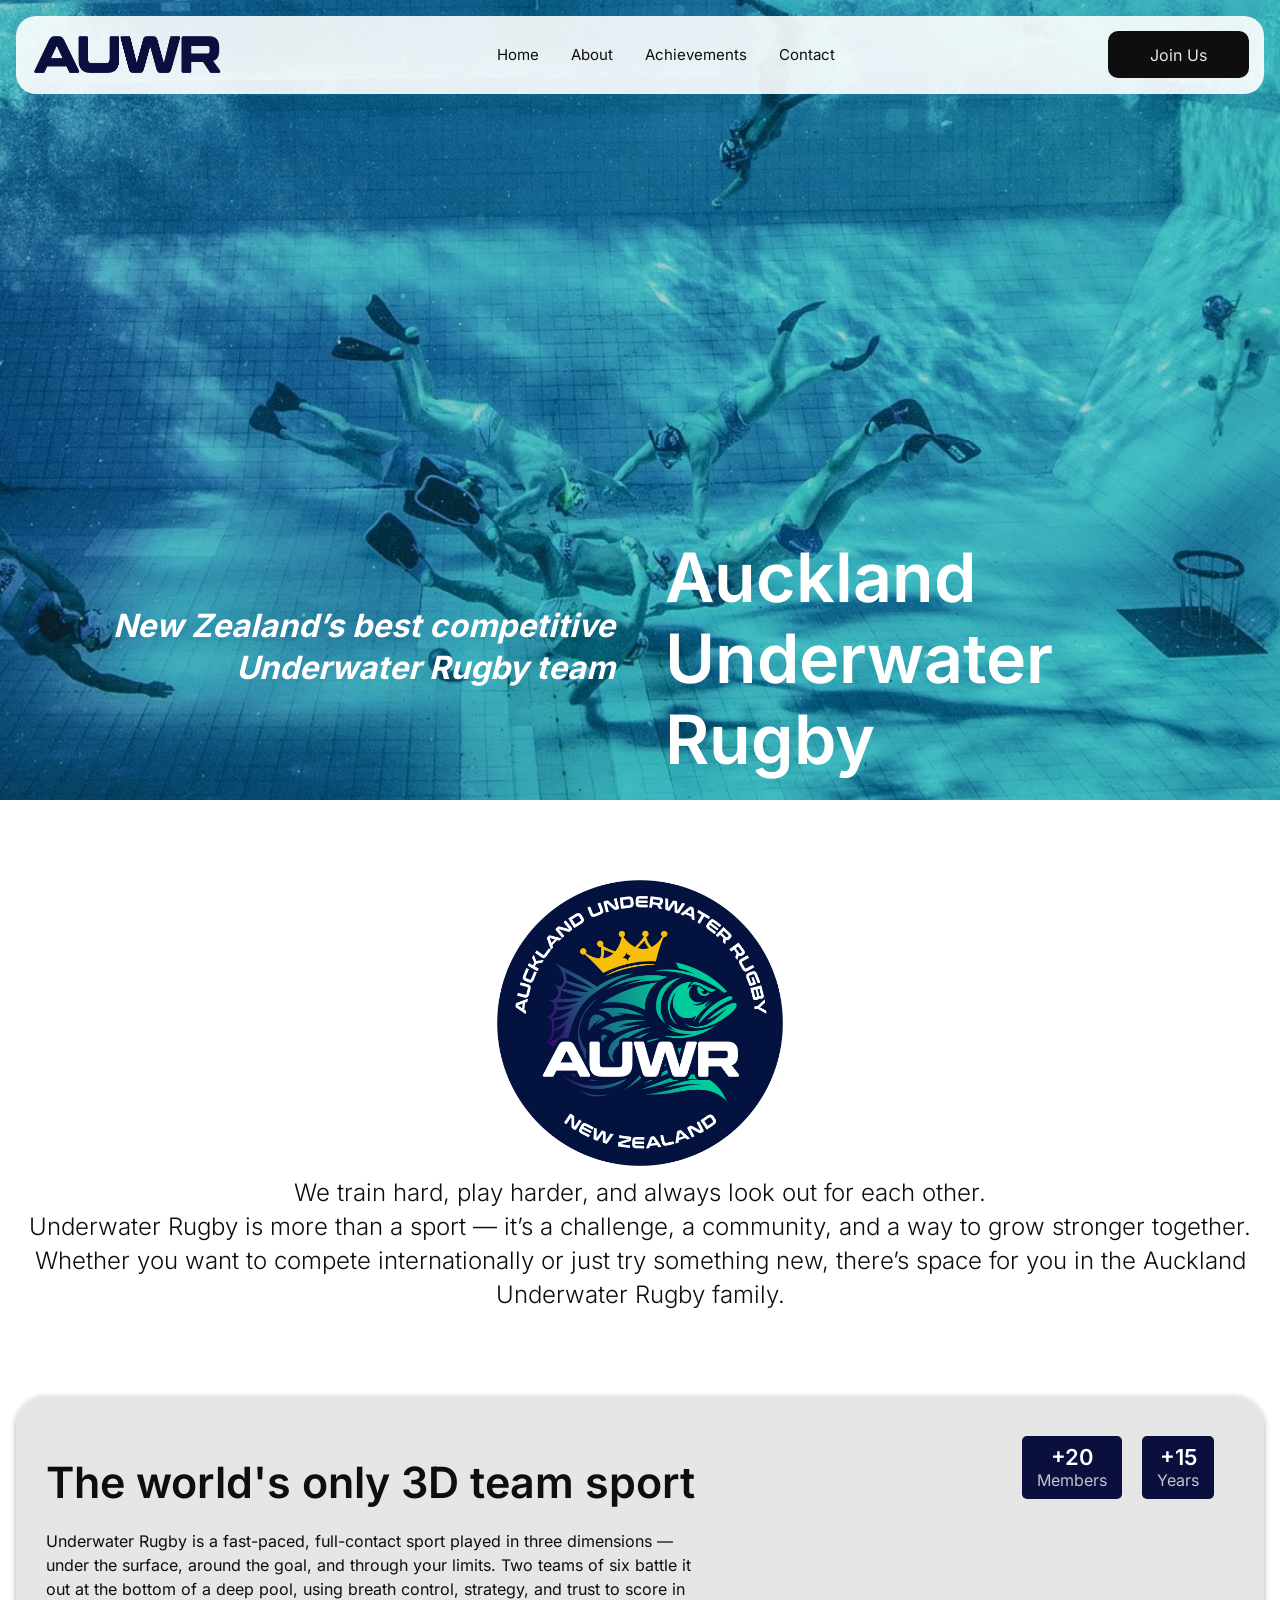
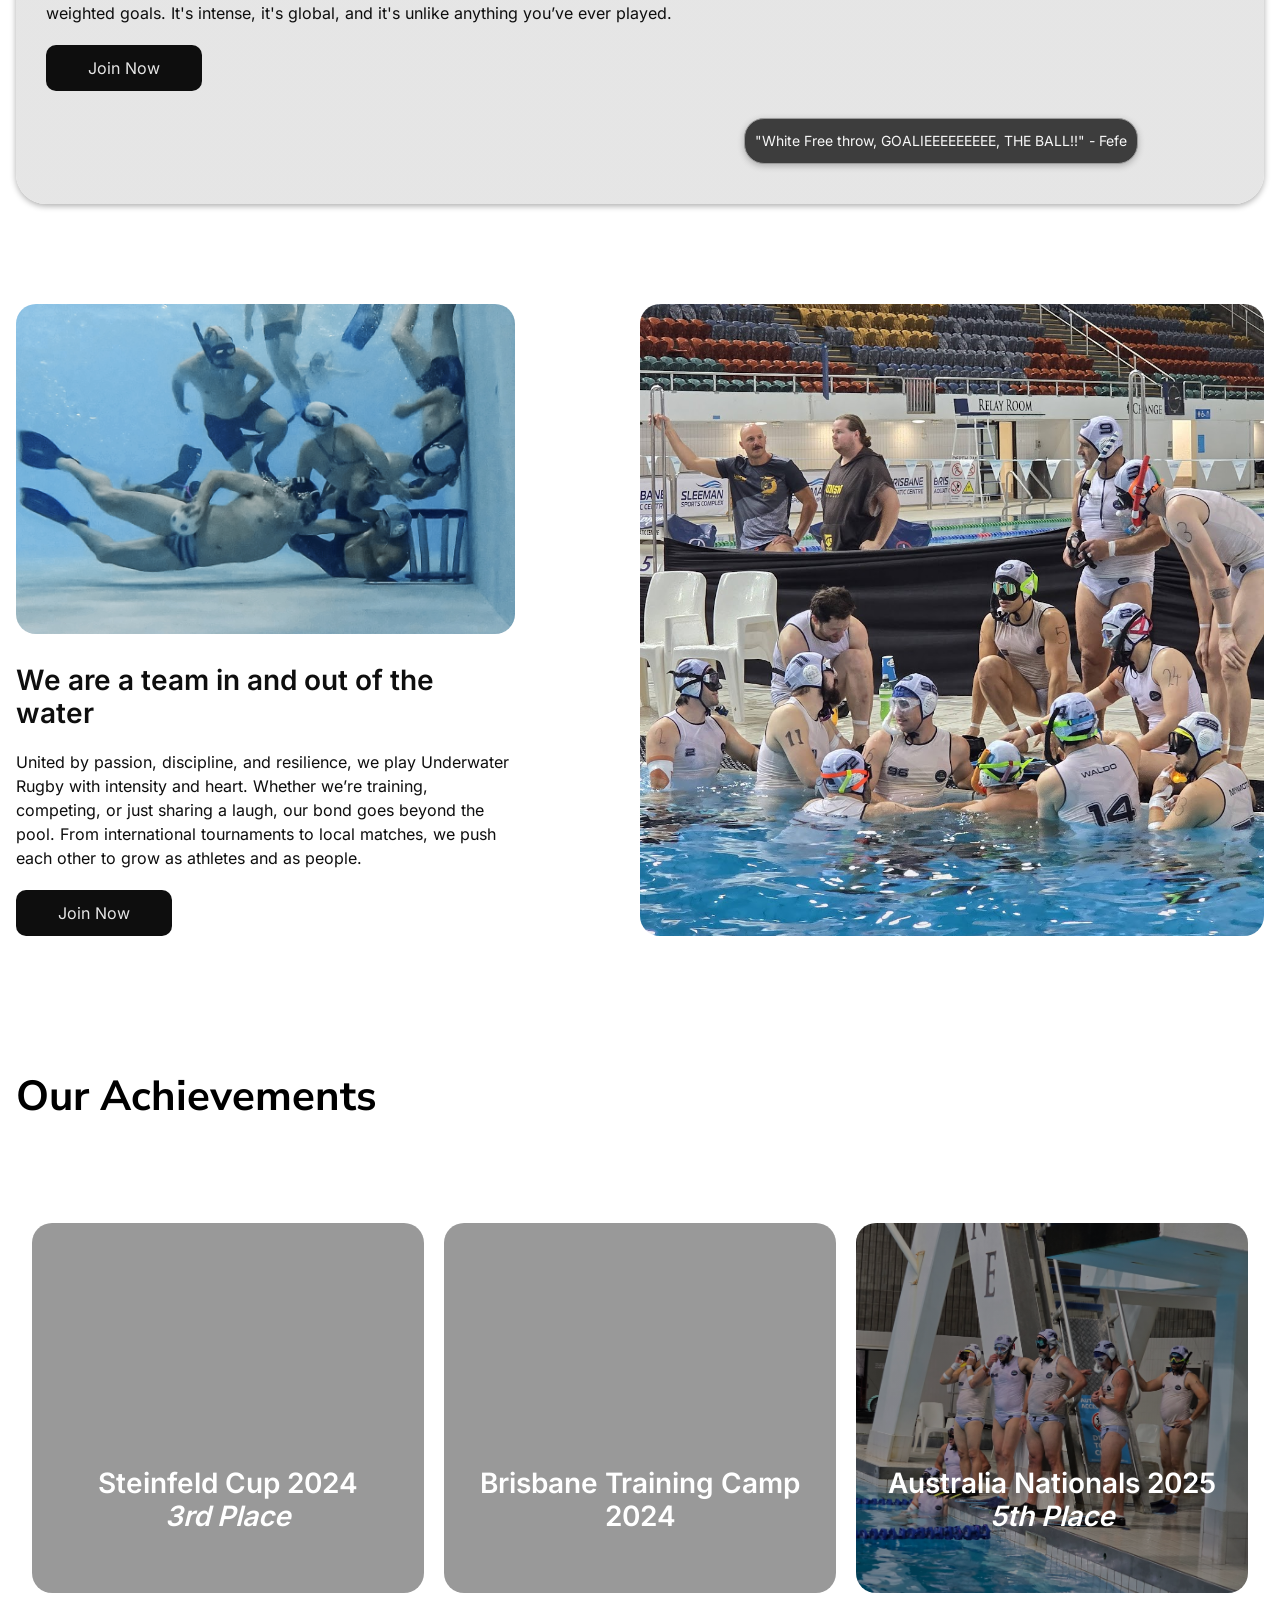
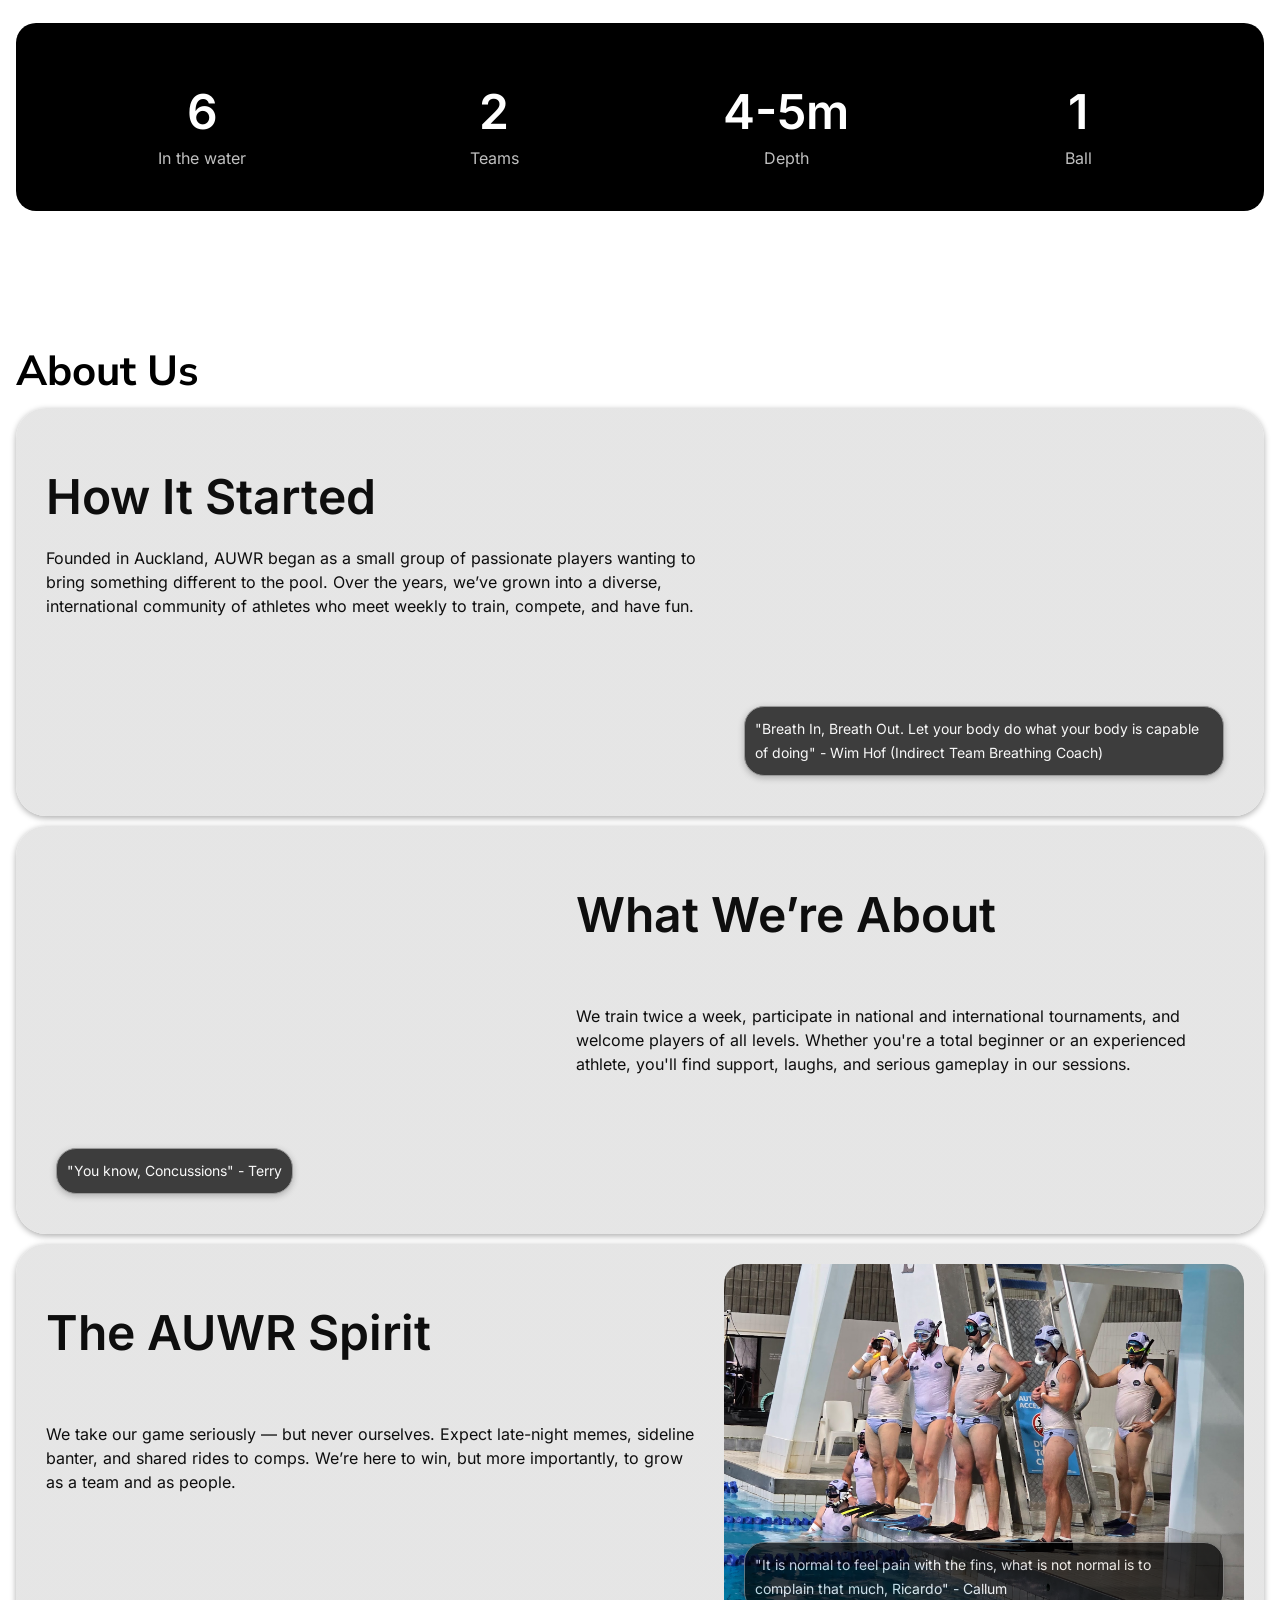
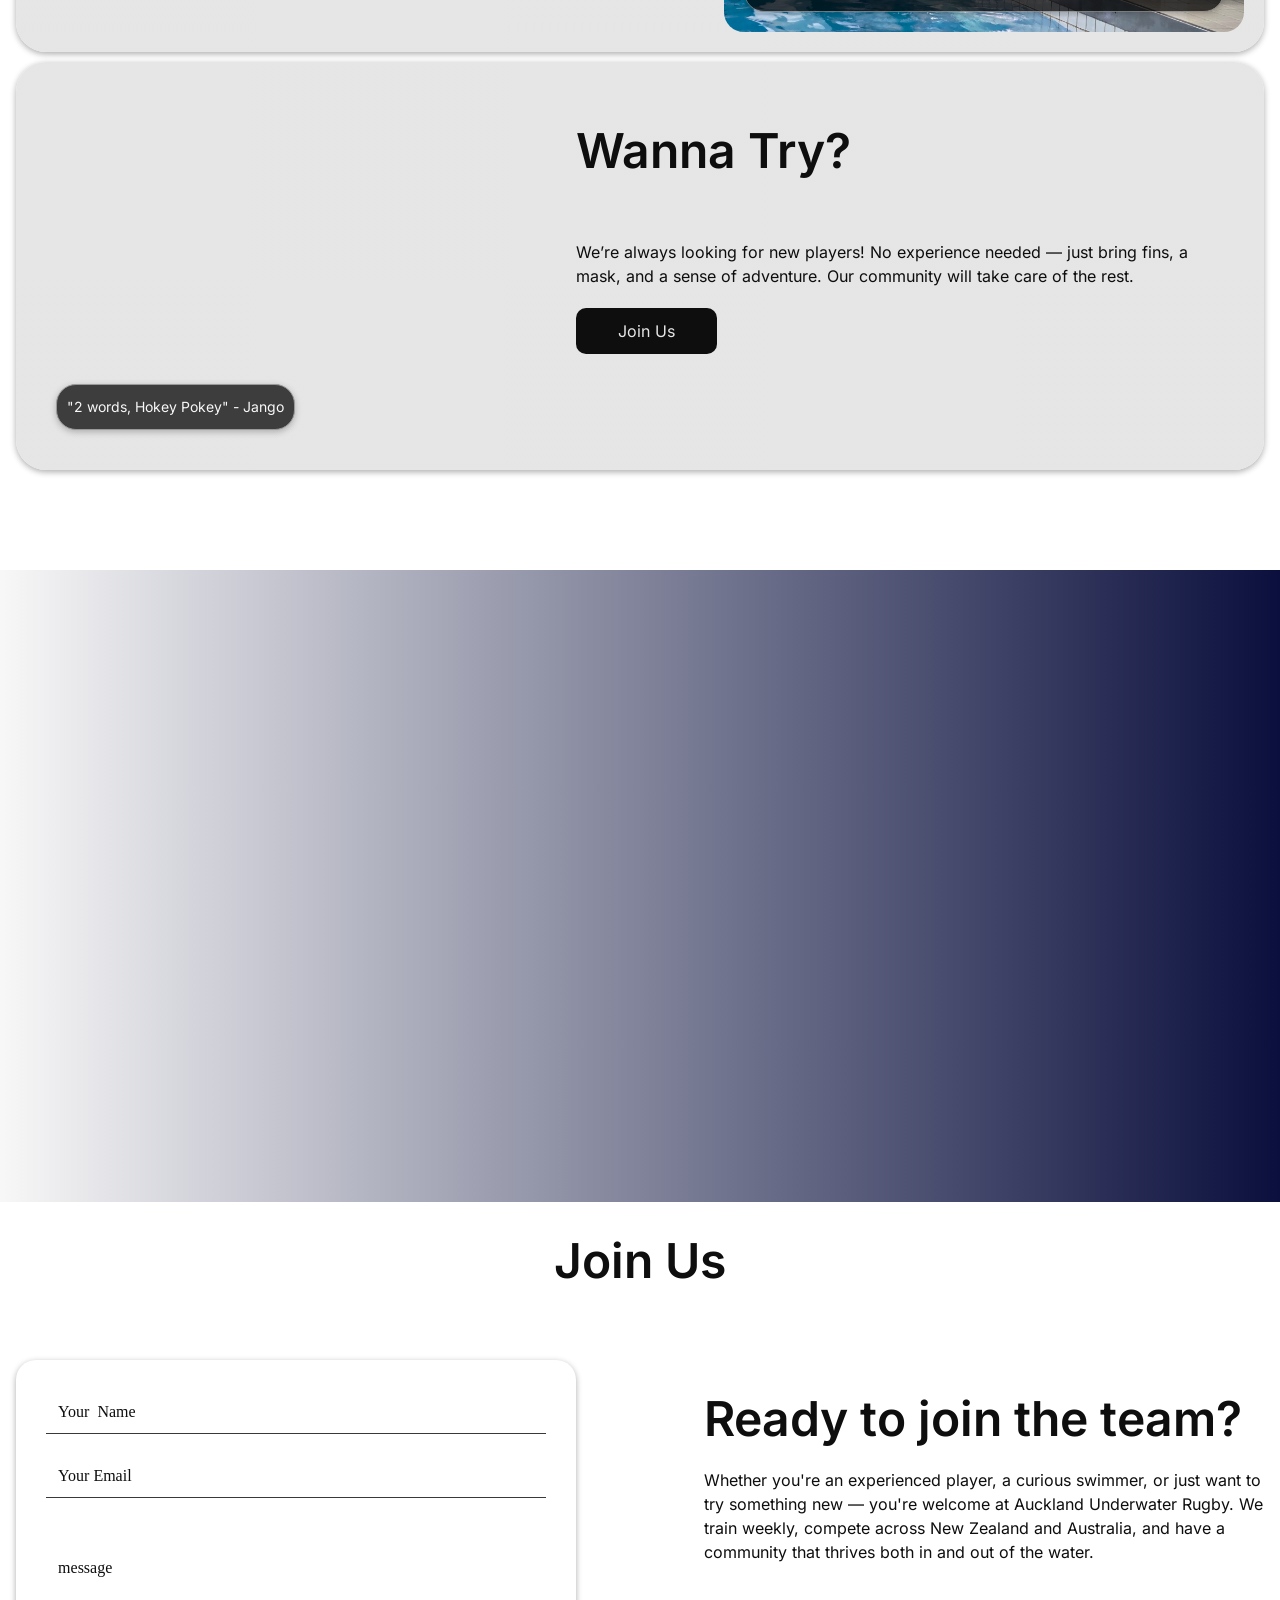
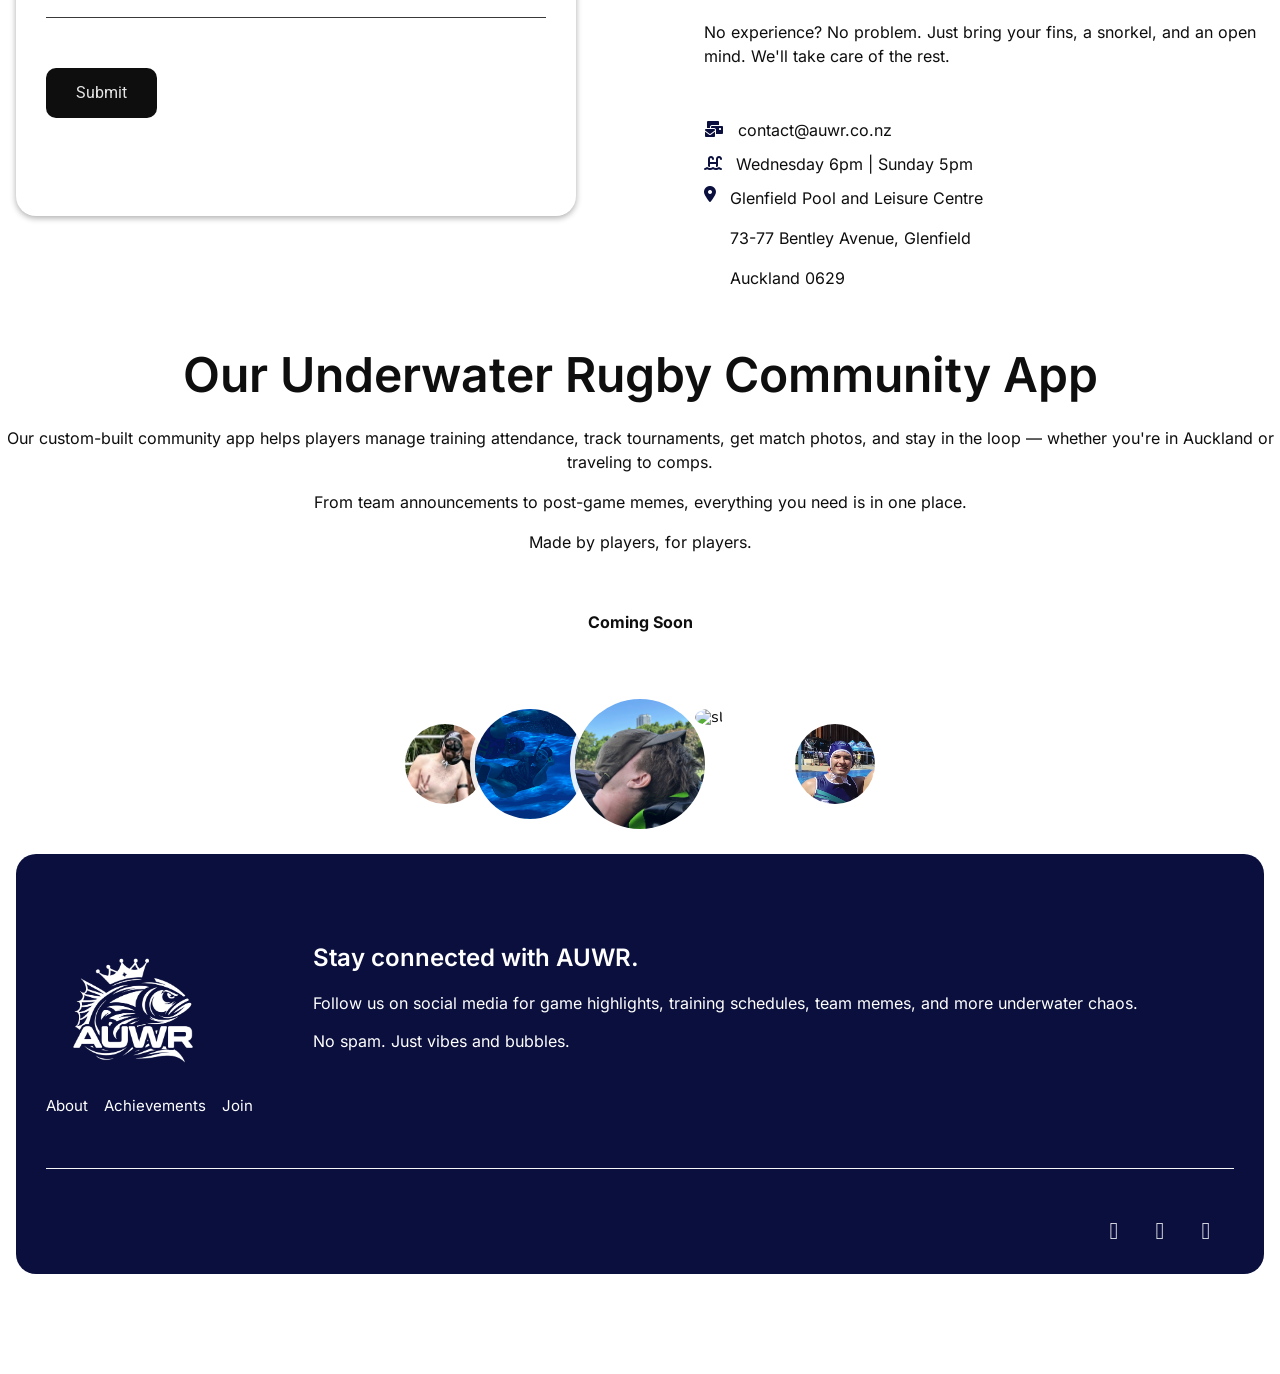
==== Index.html @ 41e553d4 "Website" ====
<!DOCTYPE html><html style=""><!--
 Page saved with SingleFile 
 url: https://bluehaven08kpqpj22z.codedesign.app/ 
 saved date: Mon Jun 16 2025 14:12:40 GMT+1200 (New Zealand Standard Time)
--><head><meta charset="utf-8">
<meta name="viewport" content="width=device-width, initial-scale=1, maximum-scale=1">
<meta name="version" content="1.1.223">
<title> AUWR | Home </title>
<meta property="og:title" content="AUWR | Home">
<meta property="twitter:title" content="AUWR | Home">
<style>
    /*!
 * Font Awesome Free 6.7.2 by @fontawesome - https://fontawesome.com
 * License - https://fontawesome.com/license/free (Icons: CC BY 4.0, Fonts: SIL OFL 1.1, Code: MIT License)
 * Copyright 2024 Fonticons, Inc.
 */
    .fa-brands,
    .fa-solid,
    .fab,
    .fas {
        -moz-osx-font-smoothing: grayscale;
        -webkit-font-smoothing: antialiased;
        display: var(--fa-display, inline-block);
        font-style: normal;
        font-variant: normal;
        line-height: 1;
        text-rendering: auto
    }

    .fa-brands:before,
    .fa-regular:before,
    .fa-solid:before,
    .fa:before,
    .fab:before,
    .far:before,
    .fas:before {
        content: var(--fa)
    }

    .fa-solid,
    .fas {
        font-family: "Font Awesome 6 Free"
    }

    .fa-brands,
    .fab {
        font-family: "Font Awesome 6 Brands"
    }

    @media (prefers-reduced-motion:reduce) {}

    @keyframes fa-beat {

        0%,
        90% {
            transform: scale(1)
        }

        45% {
            transform: scale(var(--fa-beat-scale, 1.25))
        }
    }

    @keyframes fa-bounce {
        0% {
            transform: scale(1) translateY(0)
        }

        10% {
            transform: scale(var(--fa-bounce-start-scale-x, 1.1), var(--fa-bounce-start-scale-y, .9)) translateY(0)
        }

        30% {
            transform: scale(var(--fa-bounce-jump-scale-x, .9), var(--fa-bounce-jump-scale-y, 1.1)) translateY(var(--fa-bounce-height, -.5em))
        }

        50% {
            transform: scale(var(--fa-bounce-land-scale-x, 1.05), var(--fa-bounce-land-scale-y, .95)) translateY(0)
        }

        57% {
            transform: scale(1) translateY(var(--fa-bounce-rebound, -.125em))
        }

        64% {
            transform: scale(1) translateY(0)
        }

        to {
            transform: scale(1) translateY(0)
        }
    }

    @keyframes fa-fade {
        50% {
            opacity: var(--fa-fade-opacity, .4)
        }
    }

    @keyframes fa-beat-fade {

        0%,
        to {
            opacity: var(--fa-beat-fade-opacity, .4);
            transform: scale(1)
        }

        50% {
            opacity: 1;
            transform: scale(var(--fa-beat-fade-scale, 1.125))
        }
    }

    @keyframes fa-flip {
        50% {
            transform: rotate3d(var(--fa-flip-x, 0), var(--fa-flip-y, 1), var(--fa-flip-z, 0), var(--fa-flip-angle, -180deg))
        }
    }

    @keyframes fa-shake {
        0% {
            transform: rotate(-15deg)
        }

        4% {
            transform: rotate(15deg)
        }

        8%,
        24% {
            transform: rotate(-18deg)
        }

        12%,
        28% {
            transform: rotate(18deg)
        }

        16% {
            transform: rotate(-22deg)
        }

        20% {
            transform: rotate(22deg)
        }

        32% {
            transform: rotate(-12deg)
        }

        36% {
            transform: rotate(12deg)
        }

        40%,
        to {
            transform: rotate(0deg)
        }
    }

    @keyframes fa-spin {
        0% {
            transform: rotate(0deg)
        }

        to {
            transform: rotate(1turn)
        }
    }

    .fa-mail-bulk {
        --fa: ""
    }

    .fa-map-marker-alt {
        --fa: ""
    }

    .fa-water-ladder {
        --fa: ""
    }

    :host,
    :root {
        --fa-style-family-brands: "Font Awesome 6 Brands";
        --fa-font-brands: normal 400 1em/1"Font Awesome 6 Brands"
    }

    .fa-brands,
    .fab {
        font-weight: 400
    }

    .fa-facebook-f {
        --fa: ""
    }

    .fa-instagram {
        --fa: ""
    }

    .fa-youtube {
        --fa: ""
    }

    :host,
    :root {
        --fa-font-regular: normal 400 1em/1"Font Awesome 6 Free"
    }

    @font-face {
        font-family: "Font Awesome 6 Free";
        font-style: normal;
        font-weight: 400;
        src: url('assets/fonts/font1.woff2')format("woff2")
    }

    :host,
    :root {
        --fa-style-family-classic: "Font Awesome 6 Free";
        --fa-font-solid: normal 900 1em/1"Font Awesome 6 Free"
    }

    @font-face {
        font-family: "Font Awesome 6 Free";
        font-style: normal;
        font-weight: 900;
        src: url('assets/fonts/font2.woff2')format("woff2")
    }

    .fa-solid,
    .fas {
        font-weight: 900
    }
</style>
<style>
    @font-face {
        font-family: "Inter";
        font-style: normal;
        font-weight: 100;
        src: url('assets/fonts/font3.woff2')format("woff2");
        unicode-range: U+0000-00FF, U+0131, U+0152-0153, U+02BB-02BC, U+02C6, U+02DA, U+02DC, U+0304, U+0308, U+0329, U+2000-206F, U+20AC, U+2122, U+2191, U+2193, U+2212, U+2215, U+FEFF, U+FFFD
    }

    @font-face {
        font-family: "Inter";
        font-style: normal;
        font-weight: 200;
        src: url('assets/fonts/font4.woff2')format("woff2");
        unicode-range: U+0000-00FF, U+0131, U+0152-0153, U+02BB-02BC, U+02C6, U+02DA, U+02DC, U+0304, U+0308, U+0329, U+2000-206F, U+20AC, U+2122, U+2191, U+2193, U+2212, U+2215, U+FEFF, U+FFFD
    }

    @font-face {
        font-family: "Inter";
        font-style: normal;
        font-weight: 300;
        src: url('assets/fonts/font5.woff2')format("woff2");
        unicode-range: U+0000-00FF, U+0131, U+0152-0153, U+02BB-02BC, U+02C6, U+02DA, U+02DC, U+0304, U+0308, U+0329, U+2000-206F, U+20AC, U+2122, U+2191, U+2193, U+2212, U+2215, U+FEFF, U+FFFD
    }

    @font-face {
        font-family: "Inter";
        font-style: normal;
        font-weight: 400;
        src: url('assets/fonts/font6.woff2')format("woff2");
        unicode-range: U+0000-00FF, U+0131, U+0152-0153, U+02BB-02BC, U+02C6, U+02DA, U+02DC, U+0304, U+0308, U+0329, U+2000-206F, U+20AC, U+2122, U+2191, U+2193, U+2212, U+2215, U+FEFF, U+FFFD
    }

    @font-face {
        font-family: "Inter";
        font-style: normal;
        font-weight: 500;
        src: url('assets/fonts/font7.woff2')format("woff2");
        unicode-range: U+0000-00FF, U+0131, U+0152-0153, U+02BB-02BC, U+02C6, U+02DA, U+02DC, U+0304, U+0308, U+0329, U+2000-206F, U+20AC, U+2122, U+2191, U+2193, U+2212, U+2215, U+FEFF, U+FFFD
    }

    @font-face {
        font-family: "Inter";
        font-style: normal;
        font-weight: 600;
        src: url('assets/fonts/font8.woff2')format("woff2");
        unicode-range: U+0000-00FF, U+0131, U+0152-0153, U+02BB-02BC, U+02C6, U+02DA, U+02DC, U+0304, U+0308, U+0329, U+2000-206F, U+20AC, U+2122, U+2191, U+2193, U+2212, U+2215, U+FEFF, U+FFFD
    }

    @font-face {
        font-family: "Inter";
        font-style: normal;
        font-weight: 700;
        src: url('assets/fonts/font9.woff2')format("woff2");
        unicode-range: U+0000-00FF, U+0131, U+0152-0153, U+02BB-02BC, U+02C6, U+02DA, U+02DC, U+0304, U+0308, U+0329, U+2000-206F, U+20AC, U+2122, U+2191, U+2193, U+2212, U+2215, U+FEFF, U+FFFD
    }

    @font-face {
        font-family: "Nunito Sans";
        font-style: normal;
        font-weight: 200;
        font-stretch: normal;
        src: url('assets/fonts/font10.woff2')format("woff2");
        unicode-range: U+0000-00FF, U+0131, U+0152-0153, U+02BB-02BC, U+02C6, U+02DA, U+02DC, U+0304, U+0308, U+0329, U+2000-206F, U+20AC, U+2122, U+2191, U+2193, U+2212, U+2215, U+FEFF, U+FFFD
    }

    @font-face {
        font-family: "Nunito Sans";
        font-style: normal;
        font-weight: 300;
        font-stretch: normal;
        src: url('assets/fonts/font11.woff2')format("woff2");
        unicode-range: U+0000-00FF, U+0131, U+0152-0153, U+02BB-02BC, U+02C6, U+02DA, U+02DC, U+0304, U+0308, U+0329, U+2000-206F, U+20AC, U+2122, U+2191, U+2193, U+2212, U+2215, U+FEFF, U+FFFD
    }

    @font-face {
        font-family: "Nunito Sans";
        font-style: normal;
        font-weight: 400;
        font-stretch: normal;
        src: url('assets/fonts/font12.woff2')format("woff2");
        unicode-range: U+0000-00FF, U+0131, U+0152-0153, U+02BB-02BC, U+02C6, U+02DA, U+02DC, U+0304, U+0308, U+0329, U+2000-206F, U+20AC, U+2122, U+2191, U+2193, U+2212, U+2215, U+FEFF, U+FFFD
    }

    @font-face {
        font-family: "Nunito Sans";
        font-style: normal;
        font-weight: 500;
        font-stretch: normal;
        src: url('assets/fonts/font13.woff2')format("woff2");
        unicode-range: U+0000-00FF, U+0131, U+0152-0153, U+02BB-02BC, U+02C6, U+02DA, U+02DC, U+0304, U+0308, U+0329, U+2000-206F, U+20AC, U+2122, U+2191, U+2193, U+2212, U+2215, U+FEFF, U+FFFD
    }

    @font-face {
        font-family: "Nunito Sans";
        font-style: normal;
        font-weight: 600;
        font-stretch: normal;
        src: url('assets/fonts/font14.woff2')format("woff2");
        unicode-range: U+0000-00FF, U+0131, U+0152-0153, U+02BB-02BC, U+02C6, U+02DA, U+02DC, U+0304, U+0308, U+0329, U+2000-206F, U+20AC, U+2122, U+2191, U+2193, U+2212, U+2215, U+FEFF, U+FFFD
    }

    @font-face {
        font-family: "Nunito Sans";
        font-style: normal;
        font-weight: 700;
        font-stretch: normal;
        src: url('assets/fonts/font15.woff2')format("woff2");
        unicode-range: U+0000-00FF, U+0131, U+0152-0153, U+02BB-02BC, U+02C6, U+02DA, U+02DC, U+0304, U+0308, U+0329, U+2000-206F, U+20AC, U+2122, U+2191, U+2193, U+2212, U+2215, U+FEFF, U+FFFD
    }

    @font-face {
        font-family: "Roboto";
        font-style: normal;
        font-weight: 100;
        font-stretch: normal;
        src: url('assets/fonts/font16.woff2')format("woff2");
        unicode-range: U+0001-000C, U+000E-001F, U+007F-009F, U+20DD-20E0, U+20E2-20E4, U+2150-218F, U+2190, U+2192, U+2194-2199, U+21AF, U+21E6-21F0, U+21F3, U+2218-2219, U+2299, U+22C4-22C6, U+2300-243F, U+2440-244A, U+2460-24FF, U+25A0-27BF, U+2800-28FF, U+2921-2922, U+2981, U+29BF, U+29EB, U+2B00-2BFF, U+4DC0-4DFF, U+FFF9-FFFB, U+10140-1018E, U+10190-1019C, U+101A0, U+101D0-101FD, U+102E0-102FB, U+10E60-10E7E, U+1D2C0-1D2D3, U+1D2E0-1D37F, U+1F000-1F0FF, U+1F100-1F1AD, U+1F1E6-1F1FF, U+1F30D-1F30F, U+1F315, U+1F31C, U+1F31E, U+1F320-1F32C, U+1F336, U+1F378, U+1F37D, U+1F382, U+1F393-1F39F, U+1F3A7-1F3A8, U+1F3AC-1F3AF, U+1F3C2, U+1F3C4-1F3C6, U+1F3CA-1F3CE, U+1F3D4-1F3E0, U+1F3ED, U+1F3F1-1F3F3, U+1F3F5-1F3F7, U+1F408, U+1F415, U+1F41F, U+1F426, U+1F43F, U+1F441-1F442, U+1F444, U+1F446-1F449, U+1F44C-1F44E, U+1F453, U+1F46A, U+1F47D, U+1F4A3, U+1F4B0, U+1F4B3, U+1F4B9, U+1F4BB, U+1F4BF, U+1F4C8-1F4CB, U+1F4D6, U+1F4DA, U+1F4DF, U+1F4E3-1F4E6, U+1F4EA-1F4ED, U+1F4F7, U+1F4F9-1F4FB, U+1F4FD-1F4FE, U+1F503, U+1F507-1F50B, U+1F50D, U+1F512-1F513, U+1F53E-1F54A, U+1F54F-1F5FA, U+1F610, U+1F650-1F67F, U+1F687, U+1F68D, U+1F691, U+1F694, U+1F698, U+1F6AD, U+1F6B2, U+1F6B9-1F6BA, U+1F6BC, U+1F6C6-1F6CF, U+1F6D3-1F6D7, U+1F6E0-1F6EA, U+1F6F0-1F6F3, U+1F6F7-1F6FC, U+1F700-1F7FF, U+1F800-1F80B, U+1F810-1F847, U+1F850-1F859, U+1F860-1F887, U+1F890-1F8AD, U+1F8B0-1F8BB, U+1F8C0-1F8C1, U+1F900-1F90B, U+1F93B, U+1F946, U+1F984, U+1F996, U+1F9E9, U+1FA00-1FA6F, U+1FA70-1FA7C, U+1FA80-1FA89, U+1FA8F-1FAC6, U+1FACE-1FADC, U+1FADF-1FAE9, U+1FAF0-1FAF8, U+1FB00-1FBFF
    }

    @font-face {
        font-family: "Roboto";
        font-style: normal;
        font-weight: 100;
        font-stretch: normal;
        src: url('assets/fonts/font17.woff2')format("woff2");
        unicode-range: U+0000-00FF, U+0131, U+0152-0153, U+02BB-02BC, U+02C6, U+02DA, U+02DC, U+0304, U+0308, U+0329, U+2000-206F, U+20AC, U+2122, U+2191, U+2193, U+2212, U+2215, U+FEFF, U+FFFD
    }

    @font-face {
        font-family: "Roboto";
        font-style: normal;
        font-weight: 200;
        font-stretch: normal;
        src: url('assets/fonts/font18.woff2')format("woff2");
        unicode-range: U+0001-000C, U+000E-001F, U+007F-009F, U+20DD-20E0, U+20E2-20E4, U+2150-218F, U+2190, U+2192, U+2194-2199, U+21AF, U+21E6-21F0, U+21F3, U+2218-2219, U+2299, U+22C4-22C6, U+2300-243F, U+2440-244A, U+2460-24FF, U+25A0-27BF, U+2800-28FF, U+2921-2922, U+2981, U+29BF, U+29EB, U+2B00-2BFF, U+4DC0-4DFF, U+FFF9-FFFB, U+10140-1018E, U+10190-1019C, U+101A0, U+101D0-101FD, U+102E0-102FB, U+10E60-10E7E, U+1D2C0-1D2D3, U+1D2E0-1D37F, U+1F000-1F0FF, U+1F100-1F1AD, U+1F1E6-1F1FF, U+1F30D-1F30F, U+1F315, U+1F31C, U+1F31E, U+1F320-1F32C, U+1F336, U+1F378, U+1F37D, U+1F382, U+1F393-1F39F, U+1F3A7-1F3A8, U+1F3AC-1F3AF, U+1F3C2, U+1F3C4-1F3C6, U+1F3CA-1F3CE, U+1F3D4-1F3E0, U+1F3ED, U+1F3F1-1F3F3, U+1F3F5-1F3F7, U+1F408, U+1F415, U+1F41F, U+1F426, U+1F43F, U+1F441-1F442, U+1F444, U+1F446-1F449, U+1F44C-1F44E, U+1F453, U+1F46A, U+1F47D, U+1F4A3, U+1F4B0, U+1F4B3, U+1F4B9, U+1F4BB, U+1F4BF, U+1F4C8-1F4CB, U+1F4D6, U+1F4DA, U+1F4DF, U+1F4E3-1F4E6, U+1F4EA-1F4ED, U+1F4F7, U+1F4F9-1F4FB, U+1F4FD-1F4FE, U+1F503, U+1F507-1F50B, U+1F50D, U+1F512-1F513, U+1F53E-1F54A, U+1F54F-1F5FA, U+1F610, U+1F650-1F67F, U+1F687, U+1F68D, U+1F691, U+1F694, U+1F698, U+1F6AD, U+1F6B2, U+1F6B9-1F6BA, U+1F6BC, U+1F6C6-1F6CF, U+1F6D3-1F6D7, U+1F6E0-1F6EA, U+1F6F0-1F6F3, U+1F6F7-1F6FC, U+1F700-1F7FF, U+1F800-1F80B, U+1F810-1F847, U+1F850-1F859, U+1F860-1F887, U+1F890-1F8AD, U+1F8B0-1F8BB, U+1F8C0-1F8C1, U+1F900-1F90B, U+1F93B, U+1F946, U+1F984, U+1F996, U+1F9E9, U+1FA00-1FA6F, U+1FA70-1FA7C, U+1FA80-1FA89, U+1FA8F-1FAC6, U+1FACE-1FADC, U+1FADF-1FAE9, U+1FAF0-1FAF8, U+1FB00-1FBFF
    }

    @font-face {
        font-family: "Roboto";
        font-style: normal;
        font-weight: 200;
        font-stretch: normal;
        src: url('assets/fonts/font19.woff2')format("woff2");
        unicode-range: U+0000-00FF, U+0131, U+0152-0153, U+02BB-02BC, U+02C6, U+02DA, U+02DC, U+0304, U+0308, U+0329, U+2000-206F, U+20AC, U+2122, U+2191, U+2193, U+2212, U+2215, U+FEFF, U+FFFD
    }

    @font-face {
        font-family: "Roboto";
        font-style: normal;
        font-weight: 300;
        font-stretch: normal;
        src: url('assets/fonts/font20.woff2')format("woff2");
        unicode-range: U+0001-000C, U+000E-001F, U+007F-009F, U+20DD-20E0, U+20E2-20E4, U+2150-218F, U+2190, U+2192, U+2194-2199, U+21AF, U+21E6-21F0, U+21F3, U+2218-2219, U+2299, U+22C4-22C6, U+2300-243F, U+2440-244A, U+2460-24FF, U+25A0-27BF, U+2800-28FF, U+2921-2922, U+2981, U+29BF, U+29EB, U+2B00-2BFF, U+4DC0-4DFF, U+FFF9-FFFB, U+10140-1018E, U+10190-1019C, U+101A0, U+101D0-101FD, U+102E0-102FB, U+10E60-10E7E, U+1D2C0-1D2D3, U+1D2E0-1D37F, U+1F000-1F0FF, U+1F100-1F1AD, U+1F1E6-1F1FF, U+1F30D-1F30F, U+1F315, U+1F31C, U+1F31E, U+1F320-1F32C, U+1F336, U+1F378, U+1F37D, U+1F382, U+1F393-1F39F, U+1F3A7-1F3A8, U+1F3AC-1F3AF, U+1F3C2, U+1F3C4-1F3C6, U+1F3CA-1F3CE, U+1F3D4-1F3E0, U+1F3ED, U+1F3F1-1F3F3, U+1F3F5-1F3F7, U+1F408, U+1F415, U+1F41F, U+1F426, U+1F43F, U+1F441-1F442, U+1F444, U+1F446-1F449, U+1F44C-1F44E, U+1F453, U+1F46A, U+1F47D, U+1F4A3, U+1F4B0, U+1F4B3, U+1F4B9, U+1F4BB, U+1F4BF, U+1F4C8-1F4CB, U+1F4D6, U+1F4DA, U+1F4DF, U+1F4E3-1F4E6, U+1F4EA-1F4ED, U+1F4F7, U+1F4F9-1F4FB, U+1F4FD-1F4FE, U+1F503, U+1F507-1F50B, U+1F50D, U+1F512-1F513, U+1F53E-1F54A, U+1F54F-1F5FA, U+1F610, U+1F650-1F67F, U+1F687, U+1F68D, U+1F691, U+1F694, U+1F698, U+1F6AD, U+1F6B2, U+1F6B9-1F6BA, U+1F6BC, U+1F6C6-1F6CF, U+1F6D3-1F6D7, U+1F6E0-1F6EA, U+1F6F0-1F6F3, U+1F6F7-1F6FC, U+1F700-1F7FF, U+1F800-1F80B, U+1F810-1F847, U+1F850-1F859, U+1F860-1F887, U+1F890-1F8AD, U+1F8B0-1F8BB, U+1F8C0-1F8C1, U+1F900-1F90B, U+1F93B, U+1F946, U+1F984, U+1F996, U+1F9E9, U+1FA00-1FA6F, U+1FA70-1FA7C, U+1FA80-1FA89, U+1FA8F-1FAC6, U+1FACE-1FADC, U+1FADF-1FAE9, U+1FAF0-1FAF8, U+1FB00-1FBFF
    }

    @font-face {
        font-family: "Roboto";
        font-style: normal;
        font-weight: 300;
        font-stretch: normal;
        src: url('assets/fonts/font21.woff2')format("woff2");
        unicode-range: U+0000-00FF, U+0131, U+0152-0153, U+02BB-02BC, U+02C6, U+02DA, U+02DC, U+0304, U+0308, U+0329, U+2000-206F, U+20AC, U+2122, U+2191, U+2193, U+2212, U+2215, U+FEFF, U+FFFD
    }

    @font-face {
        font-family: "Roboto";
        font-style: normal;
        font-weight: 400;
        font-stretch: normal;
        src: url('assets/fonts/font22.woff2')format("woff2");
        unicode-range: U+0001-000C, U+000E-001F, U+007F-009F, U+20DD-20E0, U+20E2-20E4, U+2150-218F, U+2190, U+2192, U+2194-2199, U+21AF, U+21E6-21F0, U+21F3, U+2218-2219, U+2299, U+22C4-22C6, U+2300-243F, U+2440-244A, U+2460-24FF, U+25A0-27BF, U+2800-28FF, U+2921-2922, U+2981, U+29BF, U+29EB, U+2B00-2BFF, U+4DC0-4DFF, U+FFF9-FFFB, U+10140-1018E, U+10190-1019C, U+101A0, U+101D0-101FD, U+102E0-102FB, U+10E60-10E7E, U+1D2C0-1D2D3, U+1D2E0-1D37F, U+1F000-1F0FF, U+1F100-1F1AD, U+1F1E6-1F1FF, U+1F30D-1F30F, U+1F315, U+1F31C, U+1F31E, U+1F320-1F32C, U+1F336, U+1F378, U+1F37D, U+1F382, U+1F393-1F39F, U+1F3A7-1F3A8, U+1F3AC-1F3AF, U+1F3C2, U+1F3C4-1F3C6, U+1F3CA-1F3CE, U+1F3D4-1F3E0, U+1F3ED, U+1F3F1-1F3F3, U+1F3F5-1F3F7, U+1F408, U+1F415, U+1F41F, U+1F426, U+1F43F, U+1F441-1F442, U+1F444, U+1F446-1F449, U+1F44C-1F44E, U+1F453, U+1F46A, U+1F47D, U+1F4A3, U+1F4B0, U+1F4B3, U+1F4B9, U+1F4BB, U+1F4BF, U+1F4C8-1F4CB, U+1F4D6, U+1F4DA, U+1F4DF, U+1F4E3-1F4E6, U+1F4EA-1F4ED, U+1F4F7, U+1F4F9-1F4FB, U+1F4FD-1F4FE, U+1F503, U+1F507-1F50B, U+1F50D, U+1F512-1F513, U+1F53E-1F54A, U+1F54F-1F5FA, U+1F610, U+1F650-1F67F, U+1F687, U+1F68D, U+1F691, U+1F694, U+1F698, U+1F6AD, U+1F6B2, U+1F6B9-1F6BA, U+1F6BC, U+1F6C6-1F6CF, U+1F6D3-1F6D7, U+1F6E0-1F6EA, U+1F6F0-1F6F3, U+1F6F7-1F6FC, U+1F700-1F7FF, U+1F800-1F80B, U+1F810-1F847, U+1F850-1F859, U+1F860-1F887, U+1F890-1F8AD, U+1F8B0-1F8BB, U+1F8C0-1F8C1, U+1F900-1F90B, U+1F93B, U+1F946, U+1F984, U+1F996, U+1F9E9, U+1FA00-1FA6F, U+1FA70-1FA7C, U+1FA80-1FA89, U+1FA8F-1FAC6, U+1FACE-1FADC, U+1FADF-1FAE9, U+1FAF0-1FAF8, U+1FB00-1FBFF
    }

    @font-face {
        font-family: "Roboto";
        font-style: normal;
        font-weight: 400;
        font-stretch: normal;
        src: url('assets/fonts/font23.woff2')format("woff2");
        unicode-range: U+0000-00FF, U+0131, U+0152-0153, U+02BB-02BC, U+02C6, U+02DA, U+02DC, U+0304, U+0308, U+0329, U+2000-206F, U+20AC, U+2122, U+2191, U+2193, U+2212, U+2215, U+FEFF, U+FFFD
    }
</style>
<meta name="next-head-count" content="12">
<style>
    :root {
        --toastify-color-light: #fff;
        --toastify-color-dark: #121212;
        --toastify-color-info: #3498db;
        --toastify-color-success: #07bc0c;
        --toastify-color-warning: #f1c40f;
        --toastify-color-error: #e74c3c;
        --toastify-color-transparent: hsla(0, 0%, 100%, 0.7);
        --toastify-icon-color-info: var(--toastify-color-info);
        --toastify-icon-color-success: var(--toastify-color-success);
        --toastify-icon-color-warning: var(--toastify-color-warning);
        --toastify-icon-color-error: var(--toastify-color-error);
        --toastify-toast-width: 320px;
        --toastify-toast-background: #fff;
        --toastify-toast-min-height: 64px;
        --toastify-toast-max-height: 800px;
        --toastify-font-family: sans-serif;
        --toastify-z-index: 9999;
        --toastify-text-color-light: #757575;
        --toastify-text-color-dark: #fff;
        --toastify-text-color-info: #fff;
        --toastify-text-color-success: #fff;
        --toastify-text-color-warning: #fff;
        --toastify-text-color-error: #fff;
        --toastify-spinner-color: #616161;
        --toastify-spinner-color-empty-area: #e0e0e0;
        --toastify-color-progress-light: linear-gradient(90deg, #4cd964, #5ac8fa, #007aff, #34aadc, #5856d6, #ff2d55);
        --toastify-color-progress-dark: #bb86fc;
        --toastify-color-progress-info: var(--toastify-color-info);
        --toastify-color-progress-success: var(--toastify-color-success);
        --toastify-color-progress-warning: var(--toastify-color-warning);
        --toastify-color-progress-error: var(--toastify-color-error)
    }

    @media only screen and (max-width:480px) {}

    @media only screen and (max-width:480px) {}

    @-webkit-keyframes Toastify__trackProgress {
        0% {
            -webkit-transform: scaleX(1);
            transform: scaleX(1)
        }

        to {
            -webkit-transform: scaleX(0);
            transform: scaleX(0)
        }
    }

    @keyframes Toastify__trackProgress {
        0% {
            -webkit-transform: scaleX(1);
            transform: scaleX(1)
        }

        to {
            -webkit-transform: scaleX(0);
            transform: scaleX(0)
        }
    }

    @-webkit-keyframes Toastify__bounceInRight {

        0%,
        60%,
        75%,
        90%,
        to {
            -webkit-animation-timing-function: cubic-bezier(.215, .61, .355, 1);
            animation-timing-function: cubic-bezier(.215, .61, .355, 1)
        }

        0% {
            opacity: 0;
            -webkit-transform: translate3d(3000px, 0, 0);
            transform: translate3d(3000px, 0, 0)
        }

        60% {
            opacity: 1;
            -webkit-transform: translate3d(-25px, 0, 0);
            transform: translate3d(-25px, 0, 0)
        }

        75% {
            -webkit-transform: translate3d(10px, 0, 0);
            transform: translate3d(10px, 0, 0)
        }

        90% {
            -webkit-transform: translate3d(-5px, 0, 0);
            transform: translate3d(-5px, 0, 0)
        }

        to {
            -webkit-transform: none;
            transform: none
        }
    }

    @keyframes Toastify__bounceInRight {

        0%,
        60%,
        75%,
        90%,
        to {
            -webkit-animation-timing-function: cubic-bezier(.215, .61, .355, 1);
            animation-timing-function: cubic-bezier(.215, .61, .355, 1)
        }

        0% {
            opacity: 0;
            -webkit-transform: translate3d(3000px, 0, 0);
            transform: translate3d(3000px, 0, 0)
        }

        60% {
            opacity: 1;
            -webkit-transform: translate3d(-25px, 0, 0);
            transform: translate3d(-25px, 0, 0)
        }

        75% {
            -webkit-transform: translate3d(10px, 0, 0);
            transform: translate3d(10px, 0, 0)
        }

        90% {
            -webkit-transform: translate3d(-5px, 0, 0);
            transform: translate3d(-5px, 0, 0)
        }

        to {
            -webkit-transform: none;
            transform: none
        }
    }

    @-webkit-keyframes Toastify__bounceOutRight {
        20% {
            opacity: 1;
            -webkit-transform: translate3d(-20px, 0, 0);
            transform: translate3d(-20px, 0, 0)
        }

        to {
            opacity: 0;
            -webkit-transform: translate3d(2000px, 0, 0);
            transform: translate3d(2000px, 0, 0)
        }
    }

    @keyframes Toastify__bounceOutRight {
        20% {
            opacity: 1;
            -webkit-transform: translate3d(-20px, 0, 0);
            transform: translate3d(-20px, 0, 0)
        }

        to {
            opacity: 0;
            -webkit-transform: translate3d(2000px, 0, 0);
            transform: translate3d(2000px, 0, 0)
        }
    }

    @-webkit-keyframes Toastify__bounceInLeft {

        0%,
        60%,
        75%,
        90%,
        to {
            -webkit-animation-timing-function: cubic-bezier(.215, .61, .355, 1);
            animation-timing-function: cubic-bezier(.215, .61, .355, 1)
        }

        0% {
            opacity: 0;
            -webkit-transform: translate3d(-3000px, 0, 0);
            transform: translate3d(-3000px, 0, 0)
        }

        60% {
            opacity: 1;
            -webkit-transform: translate3d(25px, 0, 0);
            transform: translate3d(25px, 0, 0)
        }

        75% {
            -webkit-transform: translate3d(-10px, 0, 0);
            transform: translate3d(-10px, 0, 0)
        }

        90% {
            -webkit-transform: translate3d(5px, 0, 0);
            transform: translate3d(5px, 0, 0)
        }

        to {
            -webkit-transform: none;
            transform: none
        }
    }

    @keyframes Toastify__bounceInLeft {

        0%,
        60%,
        75%,
        90%,
        to {
            -webkit-animation-timing-function: cubic-bezier(.215, .61, .355, 1);
            animation-timing-function: cubic-bezier(.215, .61, .355, 1)
        }

        0% {
            opacity: 0;
            -webkit-transform: translate3d(-3000px, 0, 0);
            transform: translate3d(-3000px, 0, 0)
        }

        60% {
            opacity: 1;
            -webkit-transform: translate3d(25px, 0, 0);
            transform: translate3d(25px, 0, 0)
        }

        75% {
            -webkit-transform: translate3d(-10px, 0, 0);
            transform: translate3d(-10px, 0, 0)
        }

        90% {
            -webkit-transform: translate3d(5px, 0, 0);
            transform: translate3d(5px, 0, 0)
        }

        to {
            -webkit-transform: none;
            transform: none
        }
    }

    @-webkit-keyframes Toastify__bounceOutLeft {
        20% {
            opacity: 1;
            -webkit-transform: translate3d(20px, 0, 0);
            transform: translate3d(20px, 0, 0)
        }

        to {
            opacity: 0;
            -webkit-transform: translate3d(-2000px, 0, 0);
            transform: translate3d(-2000px, 0, 0)
        }
    }

    @keyframes Toastify__bounceOutLeft {
        20% {
            opacity: 1;
            -webkit-transform: translate3d(20px, 0, 0);
            transform: translate3d(20px, 0, 0)
        }

        to {
            opacity: 0;
            -webkit-transform: translate3d(-2000px, 0, 0);
            transform: translate3d(-2000px, 0, 0)
        }
    }

    @-webkit-keyframes Toastify__bounceInUp {

        0%,
        60%,
        75%,
        90%,
        to {
            -webkit-animation-timing-function: cubic-bezier(.215, .61, .355, 1);
            animation-timing-function: cubic-bezier(.215, .61, .355, 1)
        }

        0% {
            opacity: 0;
            -webkit-transform: translate3d(0, 3000px, 0);
            transform: translate3d(0, 3000px, 0)
        }

        60% {
            opacity: 1;
            -webkit-transform: translate3d(0, -20px, 0);
            transform: translate3d(0, -20px, 0)
        }

        75% {
            -webkit-transform: translate3d(0, 10px, 0);
            transform: translate3d(0, 10px, 0)
        }

        90% {
            -webkit-transform: translate3d(0, -5px, 0);
            transform: translate3d(0, -5px, 0)
        }

        to {
            -webkit-transform: translateZ(0);
            transform: translateZ(0)
        }
    }

    @keyframes Toastify__bounceInUp {

        0%,
        60%,
        75%,
        90%,
        to {
            -webkit-animation-timing-function: cubic-bezier(.215, .61, .355, 1);
            animation-timing-function: cubic-bezier(.215, .61, .355, 1)
        }

        0% {
            opacity: 0;
            -webkit-transform: translate3d(0, 3000px, 0);
            transform: translate3d(0, 3000px, 0)
        }

        60% {
            opacity: 1;
            -webkit-transform: translate3d(0, -20px, 0);
            transform: translate3d(0, -20px, 0)
        }

        75% {
            -webkit-transform: translate3d(0, 10px, 0);
            transform: translate3d(0, 10px, 0)
        }

        90% {
            -webkit-transform: translate3d(0, -5px, 0);
            transform: translate3d(0, -5px, 0)
        }

        to {
            -webkit-transform: translateZ(0);
            transform: translateZ(0)
        }
    }

    @-webkit-keyframes Toastify__bounceOutUp {
        20% {
            -webkit-transform: translate3d(0, -10px, 0);
            transform: translate3d(0, -10px, 0)
        }

        40%,
        45% {
            opacity: 1;
            -webkit-transform: translate3d(0, 20px, 0);
            transform: translate3d(0, 20px, 0)
        }

        to {
            opacity: 0;
            -webkit-transform: translate3d(0, -2000px, 0);
            transform: translate3d(0, -2000px, 0)
        }
    }

    @keyframes Toastify__bounceOutUp {
        20% {
            -webkit-transform: translate3d(0, -10px, 0);
            transform: translate3d(0, -10px, 0)
        }

        40%,
        45% {
            opacity: 1;
            -webkit-transform: translate3d(0, 20px, 0);
            transform: translate3d(0, 20px, 0)
        }

        to {
            opacity: 0;
            -webkit-transform: translate3d(0, -2000px, 0);
            transform: translate3d(0, -2000px, 0)
        }
    }

    @-webkit-keyframes Toastify__bounceInDown {

        0%,
        60%,
        75%,
        90%,
        to {
            -webkit-animation-timing-function: cubic-bezier(.215, .61, .355, 1);
            animation-timing-function: cubic-bezier(.215, .61, .355, 1)
        }

        0% {
            opacity: 0;
            -webkit-transform: translate3d(0, -3000px, 0);
            transform: translate3d(0, -3000px, 0)
        }

        60% {
            opacity: 1;
            -webkit-transform: translate3d(0, 25px, 0);
            transform: translate3d(0, 25px, 0)
        }

        75% {
            -webkit-transform: translate3d(0, -10px, 0);
            transform: translate3d(0, -10px, 0)
        }

        90% {
            -webkit-transform: translate3d(0, 5px, 0);
            transform: translate3d(0, 5px, 0)
        }

        to {
            -webkit-transform: none;
            transform: none
        }
    }

    @keyframes Toastify__bounceInDown {

        0%,
        60%,
        75%,
        90%,
        to {
            -webkit-animation-timing-function: cubic-bezier(.215, .61, .355, 1);
            animation-timing-function: cubic-bezier(.215, .61, .355, 1)
        }

        0% {
            opacity: 0;
            -webkit-transform: translate3d(0, -3000px, 0);
            transform: translate3d(0, -3000px, 0)
        }

        60% {
            opacity: 1;
            -webkit-transform: translate3d(0, 25px, 0);
            transform: translate3d(0, 25px, 0)
        }

        75% {
            -webkit-transform: translate3d(0, -10px, 0);
            transform: translate3d(0, -10px, 0)
        }

        90% {
            -webkit-transform: translate3d(0, 5px, 0);
            transform: translate3d(0, 5px, 0)
        }

        to {
            -webkit-transform: none;
            transform: none
        }
    }

    @-webkit-keyframes Toastify__bounceOutDown {
        20% {
            -webkit-transform: translate3d(0, 10px, 0);
            transform: translate3d(0, 10px, 0)
        }

        40%,
        45% {
            opacity: 1;
            -webkit-transform: translate3d(0, -20px, 0);
            transform: translate3d(0, -20px, 0)
        }

        to {
            opacity: 0;
            -webkit-transform: translate3d(0, 2000px, 0);
            transform: translate3d(0, 2000px, 0)
        }
    }

    @keyframes Toastify__bounceOutDown {
        20% {
            -webkit-transform: translate3d(0, 10px, 0);
            transform: translate3d(0, 10px, 0)
        }

        40%,
        45% {
            opacity: 1;
            -webkit-transform: translate3d(0, -20px, 0);
            transform: translate3d(0, -20px, 0)
        }

        to {
            opacity: 0;
            -webkit-transform: translate3d(0, 2000px, 0);
            transform: translate3d(0, 2000px, 0)
        }
    }

    @-webkit-keyframes Toastify__zoomIn {
        0% {
            opacity: 0;
            -webkit-transform: scale3d(.3, .3, .3);
            transform: scale3d(.3, .3, .3)
        }

        50% {
            opacity: 1
        }
    }

    @keyframes Toastify__zoomIn {
        0% {
            opacity: 0;
            -webkit-transform: scale3d(.3, .3, .3);
            transform: scale3d(.3, .3, .3)
        }

        50% {
            opacity: 1
        }
    }

    @-webkit-keyframes Toastify__zoomOut {
        0% {
            opacity: 1
        }

        50% {
            opacity: 0;
            -webkit-transform: scale3d(.3, .3, .3);
            transform: scale3d(.3, .3, .3)
        }

        to {
            opacity: 0
        }
    }

    @keyframes Toastify__zoomOut {
        0% {
            opacity: 1
        }

        50% {
            opacity: 0;
            -webkit-transform: scale3d(.3, .3, .3);
            transform: scale3d(.3, .3, .3)
        }

        to {
            opacity: 0
        }
    }

    @-webkit-keyframes Toastify__flipIn {
        0% {
            -webkit-transform: perspective(400px) rotateX(90deg);
            transform: perspective(400px) rotateX(90deg);
            -webkit-animation-timing-function: ease-in;
            animation-timing-function: ease-in;
            opacity: 0
        }

        40% {
            -webkit-transform: perspective(400px) rotateX(-20deg);
            transform: perspective(400px) rotateX(-20deg);
            -webkit-animation-timing-function: ease-in;
            animation-timing-function: ease-in
        }

        60% {
            -webkit-transform: perspective(400px) rotateX(10deg);
            transform: perspective(400px) rotateX(10deg);
            opacity: 1
        }

        80% {
            -webkit-transform: perspective(400px) rotateX(-5deg);
            transform: perspective(400px) rotateX(-5deg)
        }

        to {
            -webkit-transform: perspective(400px);
            transform: perspective(400px)
        }
    }

    @keyframes Toastify__flipIn {
        0% {
            -webkit-transform: perspective(400px) rotateX(90deg);
            transform: perspective(400px) rotateX(90deg);
            -webkit-animation-timing-function: ease-in;
            animation-timing-function: ease-in;
            opacity: 0
        }

        40% {
            -webkit-transform: perspective(400px) rotateX(-20deg);
            transform: perspective(400px) rotateX(-20deg);
            -webkit-animation-timing-function: ease-in;
            animation-timing-function: ease-in
        }

        60% {
            -webkit-transform: perspective(400px) rotateX(10deg);
            transform: perspective(400px) rotateX(10deg);
            opacity: 1
        }

        80% {
            -webkit-transform: perspective(400px) rotateX(-5deg);
            transform: perspective(400px) rotateX(-5deg)
        }

        to {
            -webkit-transform: perspective(400px);
            transform: perspective(400px)
        }
    }

    @-webkit-keyframes Toastify__flipOut {
        0% {
            -webkit-transform: perspective(400px);
            transform: perspective(400px)
        }

        30% {
            -webkit-transform: perspective(400px) rotateX(-20deg);
            transform: perspective(400px) rotateX(-20deg);
            opacity: 1
        }

        to {
            -webkit-transform: perspective(400px) rotateX(90deg);
            transform: perspective(400px) rotateX(90deg);
            opacity: 0
        }
    }

    @keyframes Toastify__flipOut {
        0% {
            -webkit-transform: perspective(400px);
            transform: perspective(400px)
        }

        30% {
            -webkit-transform: perspective(400px) rotateX(-20deg);
            transform: perspective(400px) rotateX(-20deg);
            opacity: 1
        }

        to {
            -webkit-transform: perspective(400px) rotateX(90deg);
            transform: perspective(400px) rotateX(90deg);
            opacity: 0
        }
    }

    @-webkit-keyframes Toastify__slideInRight {
        0% {
            -webkit-transform: translate3d(110%, 0, 0);
            transform: translate3d(110%, 0, 0);
            visibility: visible
        }

        to {
            -webkit-transform: translateZ(0);
            transform: translateZ(0)
        }
    }

    @keyframes Toastify__slideInRight {
        0% {
            -webkit-transform: translate3d(110%, 0, 0);
            transform: translate3d(110%, 0, 0);
            visibility: visible
        }

        to {
            -webkit-transform: translateZ(0);
            transform: translateZ(0)
        }
    }

    @-webkit-keyframes Toastify__slideInLeft {
        0% {
            -webkit-transform: translate3d(-110%, 0, 0);
            transform: translate3d(-110%, 0, 0);
            visibility: visible
        }

        to {
            -webkit-transform: translateZ(0);
            transform: translateZ(0)
        }
    }

    @keyframes Toastify__slideInLeft {
        0% {
            -webkit-transform: translate3d(-110%, 0, 0);
            transform: translate3d(-110%, 0, 0);
            visibility: visible
        }

        to {
            -webkit-transform: translateZ(0);
            transform: translateZ(0)
        }
    }

    @-webkit-keyframes Toastify__slideInUp {
        0% {
            -webkit-transform: translate3d(0, 110%, 0);
            transform: translate3d(0, 110%, 0);
            visibility: visible
        }

        to {
            -webkit-transform: translateZ(0);
            transform: translateZ(0)
        }
    }

    @keyframes Toastify__slideInUp {
        0% {
            -webkit-transform: translate3d(0, 110%, 0);
            transform: translate3d(0, 110%, 0);
            visibility: visible
        }

        to {
            -webkit-transform: translateZ(0);
            transform: translateZ(0)
        }
    }

    @-webkit-keyframes Toastify__slideInDown {
        0% {
            -webkit-transform: translate3d(0, -110%, 0);
            transform: translate3d(0, -110%, 0);
            visibility: visible
        }

        to {
            -webkit-transform: translateZ(0);
            transform: translateZ(0)
        }
    }

    @keyframes Toastify__slideInDown {
        0% {
            -webkit-transform: translate3d(0, -110%, 0);
            transform: translate3d(0, -110%, 0);
            visibility: visible
        }

        to {
            -webkit-transform: translateZ(0);
            transform: translateZ(0)
        }
    }

    @-webkit-keyframes Toastify__slideOutRight {
        0% {
            -webkit-transform: translateZ(0);
            transform: translateZ(0)
        }

        to {
            visibility: hidden;
            -webkit-transform: translate3d(110%, 0, 0);
            transform: translate3d(110%, 0, 0)
        }
    }

    @keyframes Toastify__slideOutRight {
        0% {
            -webkit-transform: translateZ(0);
            transform: translateZ(0)
        }

        to {
            visibility: hidden;
            -webkit-transform: translate3d(110%, 0, 0);
            transform: translate3d(110%, 0, 0)
        }
    }

    @-webkit-keyframes Toastify__slideOutLeft {
        0% {
            -webkit-transform: translateZ(0);
            transform: translateZ(0)
        }

        to {
            visibility: hidden;
            -webkit-transform: translate3d(-110%, 0, 0);
            transform: translate3d(-110%, 0, 0)
        }
    }

    @keyframes Toastify__slideOutLeft {
        0% {
            -webkit-transform: translateZ(0);
            transform: translateZ(0)
        }

        to {
            visibility: hidden;
            -webkit-transform: translate3d(-110%, 0, 0);
            transform: translate3d(-110%, 0, 0)
        }
    }

    @-webkit-keyframes Toastify__slideOutDown {
        0% {
            -webkit-transform: translateZ(0);
            transform: translateZ(0)
        }

        to {
            visibility: hidden;
            -webkit-transform: translate3d(0, 500px, 0);
            transform: translate3d(0, 500px, 0)
        }
    }

    @keyframes Toastify__slideOutDown {
        0% {
            -webkit-transform: translateZ(0);
            transform: translateZ(0)
        }

        to {
            visibility: hidden;
            -webkit-transform: translate3d(0, 500px, 0);
            transform: translate3d(0, 500px, 0)
        }
    }

    @-webkit-keyframes Toastify__slideOutUp {
        0% {
            -webkit-transform: translateZ(0);
            transform: translateZ(0)
        }

        to {
            visibility: hidden;
            -webkit-transform: translate3d(0, -500px, 0);
            transform: translate3d(0, -500px, 0)
        }
    }

    @keyframes Toastify__slideOutUp {
        0% {
            -webkit-transform: translateZ(0);
            transform: translateZ(0)
        }

        to {
            visibility: hidden;
            -webkit-transform: translate3d(0, -500px, 0);
            transform: translate3d(0, -500px, 0)
        }
    }

    @-webkit-keyframes Toastify__spin {
        0% {
            -webkit-transform: rotate(0deg);
            transform: rotate(0deg)
        }

        to {
            -webkit-transform: rotate(1turn);
            transform: rotate(1turn)
        }
    }

    @keyframes Toastify__spin {
        0% {
            -webkit-transform: rotate(0deg);
            transform: rotate(0deg)
        }

        to {
            -webkit-transform: rotate(1turn);
            transform: rotate(1turn)
        }
    }

    a,
    body,
    div,
    em,
    form,
    h1,
    html,
    i,
    iframe,
    img,
    p,
    section,
    span,
    strong {
        margin: 0;
        padding: 0;
        border: 0;
        font-size: 100%;
        font: inherit;
        vertical-align: baseline
    }

    section {
        display: block
    }

    body {
        line-height: 1
    }

    a,
    a:active,
    a:focus,
    a:hover,
    a:link,
    a:visited {
        color: inherit;
        text-decoration: none;
        cursor: pointer
    }

    html {
        scroll-behavior: smooth
    }

    body,
    html {
        height: 100%;
        font-size: 16px
    }

    body {
        -moz-osx-font-smoothing: grayscale;
        -webkit-font-smoothing: antialiased;
        -moz-font-smoothing: antialiased;
        -o-font-smoothing: antialiased
    }

    a.anchor-tag-reset {
        display: inherit;
        height: inherit;
        width: auto;
        flex-direction: inherit;
        flex-wrap: inherit;
        justify-content: inherit;
        align-items: inherit;
        grid-row-gap: inherit;
        row-gap: inherit;
        grid-column-gap: inherit;
        -webkit-column-gap: inherit;
        column-gap: inherit
    }

    button {
        cursor: pointer
    }

    em {
        font-style: italic
    }

    .page-preview {
        min-height: 100vh
    }

    strong {
        font-weight: 700
    }

    @media (min-width:576px) {}

    @media (min-width:768px) {}

    @media (min-width:992px) {}

    @media (min-width:1200px) {}

    .rgl-container {
        width: 100%;
        padding: 0
    }

    *,
    :after,
    :before {
        -webkit-box-sizing: border-box;
        box-sizing: border-box
    }

    body {
        font-family: Nunito Sans
    }

    @-webkit-keyframes loader_left {
        0% {
            opacity: .8
        }

        20% {
            opacity: .3
        }

        40% {
            opacity: .8
        }

        60% {
            opacity: 1
        }

        to {
            opacity: 1
        }
    }

    @-webkit-keyframes loader_middle {
        0% {
            opacity: 1
        }

        20% {
            opacity: .8
        }

        40% {
            opacity: .3
        }

        60% {
            opacity: .8
        }

        to {
            opacity: 1
        }
    }

    @-webkit-keyframes loader_right {
        0% {
            opacity: 1
        }

        20% {
            opacity: 1
        }

        40% {
            opacity: .8
        }

        60% {
            opacity: .3
        }

        to {
            opacity: 1
        }
    }

    .footer-credit {
        position: fixed;
        z-index: 2147483647;
        top: auto;
        right: 12px;
        bottom: 12px;
        left: auto;
        color: #4f4f4f;
        background-color: #fff;
        border-radius: 3px;
        padding: 6px 8px 6px 6px;
        font-size: 12px;
        line-height: 14px;
        text-decoration: none;
        -webkit-transform: none;
        transform: none;
        margin: 0;
        width: auto;
        height: auto;
        overflow: visible;
        white-space: nowrap;
        -webkit-box-shadow: 0 0 0 1px rgba(0, 0, 0, .1), 0 1px 3px rgba(0, 0, 0, .1);
        box-shadow: 0 0 0 1px rgba(0, 0, 0, .1), 0 1px 3px rgba(0, 0, 0, .1);
        cursor: pointer
    }

    @keyframes loader_left {
        0% {
            opacity: .8
        }

        20% {
            opacity: .3
        }

        40% {
            opacity: .8
        }

        60% {
            opacity: 1
        }

        to {
            opacity: 1
        }
    }

    @keyframes loader_middle {
        0% {
            opacity: 1
        }

        20% {
            opacity: .8
        }

        40% {
            opacity: .3
        }

        60% {
            opacity: .8
        }

        to {
            opacity: 1
        }
    }

    @keyframes loader_right {
        0% {
            opacity: 1
        }

        20% {
            opacity: 1
        }

        40% {
            opacity: .8
        }

        60% {
            opacity: .3
        }

        to {
            opacity: 1
        }
    }

    :not(.content-editor) .cd-paragraph-clean :not(:first-child) {
        margin-top: 16px
    }

    .cd-padding {
        padding: .05px
    }

    input::-webkit-input-placeholder,
    textarea::-webkit-input-placeholder {
        color: inherit;
        background: transparent;
        font-size: inherit;
        font-weight: inherit;
        font-family: inherit;
        letter-spacing: inherit;
        line-height: inherit;
        text-align: inherit
    }

    input::placeholder,
    textarea::placeholder {
        color: inherit;
        background: transparent;
        font-size: inherit;
        font-weight: inherit;
        font-family: inherit;
        letter-spacing: inherit;
        line-height: inherit;
        text-align: inherit
    }

    .cd-empty-div {
        padding: 0 125px 125px 0 !important
    }

    span img {
        max-width: 100%;
        max-height: inherit
    }

    :root {
        --_gc: 102, 93, 192
    }

    @-webkit-keyframes l43 {
        0% {
            background-position: calc(0*100%/3) 50%, calc(1*100%/3) 50%, calc(2*100%/3) 50%, calc(3*100%/3) 50%
        }

        16.67% {
            background-position: calc(0*100%/3)0, calc(1*100%/3) 50%, calc(2*100%/3) 50%, calc(3*100%/3) 50%
        }

        33.33% {
            background-position: calc(0*100%/3) 100%, calc(1*100%/3)0, calc(2*100%/3) 50%, calc(3*100%/3) 50%
        }

        50% {
            background-position: calc(0*100%/3) 50%, calc(1*100%/3) 100%, calc(2*100%/3)0, calc(3*100%/3) 50%
        }

        66.67% {
            background-position: calc(0*100%/3) 50%, calc(1*100%/3) 50%, calc(2*100%/3) 100%, calc(3*100%/3)0
        }

        83.33% {
            background-position: calc(0*100%/3) 50%, calc(1*100%/3) 50%, calc(2*100%/3) 50%, calc(3*100%/3) 100%
        }

        to {
            background-position: calc(0*100%/3) 50%, calc(1*100%/3) 50%, calc(2*100%/3) 50%, calc(3*100%/3) 50%
        }
    }

    @keyframes l43 {
        0% {
            background-position: calc(0*100%/3) 50%, calc(1*100%/3) 50%, calc(2*100%/3) 50%, calc(3*100%/3) 50%
        }

        16.67% {
            background-position: calc(0*100%/3)0, calc(1*100%/3) 50%, calc(2*100%/3) 50%, calc(3*100%/3) 50%
        }

        33.33% {
            background-position: calc(0*100%/3) 100%, calc(1*100%/3)0, calc(2*100%/3) 50%, calc(3*100%/3) 50%
        }

        50% {
            background-position: calc(0*100%/3) 50%, calc(1*100%/3) 100%, calc(2*100%/3)0, calc(3*100%/3) 50%
        }

        66.67% {
            background-position: calc(0*100%/3) 50%, calc(1*100%/3) 50%, calc(2*100%/3) 100%, calc(3*100%/3)0
        }

        83.33% {
            background-position: calc(0*100%/3) 50%, calc(1*100%/3) 50%, calc(2*100%/3) 50%, calc(3*100%/3) 100%
        }

        to {
            background-position: calc(0*100%/3) 50%, calc(1*100%/3) 50%, calc(2*100%/3) 50%, calc(3*100%/3) 50%
        }
    }

    @-webkit-keyframes spin {
        0% {
            -webkit-transform: rotate(0deg);
            transform: rotate(0deg)
        }

        to {
            -webkit-transform: rotate(1turn);
            transform: rotate(1turn)
        }
    }

    @keyframes spin {
        0% {
            -webkit-transform: rotate(0deg);
            transform: rotate(0deg)
        }

        to {
            -webkit-transform: rotate(1turn);
            transform: rotate(1turn)
        }
    }

    :root {
        --cdhs-delay: 0ms;
        --cdhs-easing: var(--cdhs-ease-out);
        --cdhs-duration: 600ms;
        --cdhs-ease-in: cubic-bezier(0.4, 0, 1, 1);
        --cdhs-ease-in-out: cubic-bezier(0.4, 0, 0.2, 1);
        --cdhs-ease-out: cubic-bezier(0, 0, 0.2, 1);
        --cdhs-ease-out-back: cubic-bezier(0.34, 1.56, 0.64, 1);
        --cdhs-opacity: 1;
        --cdhs-translate-y: 0;
        --cdhs-translate-x: 0;
        --cdhs-scale: 1;
        --cdhs-rotate: 0deg;
        --cdhs-perspective: 0;
        --cdhs-rotate-x: 0deg;
        --cdhs-rotate-y: 0deg;
        --cdhs-skew-x: 0deg;
        --cdhs-skew-y: 0deg;
        --cdhs-translate-ratio: 1;
        --cdhs-scale-ratio: 0.2;
        --cdhs-duration-ratio: 1;
        --cdhs-translate-x-amount: 2rem;
        --cdhs-translate-y-amount: 3rem;
        --cdhs-flip-x-amount: 100deg;
        --cdhs-flip-y-amount: -100deg;
        --cdhs-perspective-amount: 2000px;
        --cdhs-stagger-amount: 100ms;
        --cdhs-skew-amount: 20deg;
        --cdhs-reveal-amount: 100%;
        --cdhs-blur: 0;
        --cdhs-blur-amount: 5px
    }

    [data-cdhs*=zoom] {
        --cdhs-opacity: 0
    }

    [data-cdhs*=zoom-out] {
        --cdhs-scale: calc(1 - var(--cdhs-scale-ratio))
    }

    @media (prefers-reduced-motion:no-preference) {
        [data-cdhs] {
            -webkit-filter: blur(var(--cdhs-blur));
            filter: blur(var(--cdhs-blur));
            opacity: var(--cdhs-opacity);
            -webkit-transform: translate3d(var(--cdhs-translate-x), var(--cdhs-translate-y), 0) scale(var(--cdhs-scale)) rotate(var(--cdhs-rotate)) perspective(var(--cdhs-perspective)) rotateX(var(--cdhs-rotate-x)) rotateY(var(--cdhs-rotate-y)) skew(var(--cdhs-skew-x), var(--cdhs-skew-y));
            transform: translate3d(var(--cdhs-translate-x), var(--cdhs-translate-y), 0) scale(var(--cdhs-scale)) rotate(var(--cdhs-rotate)) perspective(var(--cdhs-perspective)) rotateX(var(--cdhs-rotate-x)) rotateY(var(--cdhs-rotate-y)) skew(var(--cdhs-skew-x), var(--cdhs-skew-y));
            -webkit-transition-delay: var(--cdhs-delay);
            transition-delay: var(--cdhs-delay);
            -webkit-transition-duration: calc(var(--cdhs-duration)*var(--cdhs-duration-ratio));
            transition-duration: calc(var(--cdhs-duration)*var(--cdhs-duration-ratio));
            -webkit-transition-property: opacity, -webkit-transform, -webkit-filter;
            transition-property: opacity, -webkit-transform, -webkit-filter;
            transition-property: transform, opacity, filter;
            transition-property: transform, opacity, filter, -webkit-transform, -webkit-filter;
            -webkit-transition-timing-function: var(--cdhs-easing);
            transition-timing-function: var(--cdhs-easing)
        }

        [data-cdhs].cdhs-inview {
            --cdhs-opacity: 1;
            --cdhs-translate-y: 0;
            --cdhs-translate-x: 0;
            --cdhs-scale: 1;
            --cdhs-rotate: 0deg;
            --cdhs-rotate-x: 0deg;
            --cdhs-rotate-y: 0deg;
            --cdhs-skew-x: 0deg;
            --cdhs-skew-y: 0deg;
            --cdhs-blur: 0
        }
    }

    @media (max-width:768px) {}

    @media (min-width:768px) {}

    @media (min-width:1240px) {}
</style>
<style>
    @font-face {
        font-family: "Inter";
        font-style: normal;
        font-weight: 100;
        src: url('assets/fonts/font24.woff2')format("woff2");
        unicode-range: U+0000-00FF, U+0131, U+0152-0153, U+02BB-02BC, U+02C6, U+02DA, U+02DC, U+0304, U+0308, U+0329, U+2000-206F, U+20AC, U+2122, U+2191, U+2193, U+2212, U+2215, U+FEFF, U+FFFD
    }

    @font-face {
        font-family: "Inter";
        font-style: normal;
        font-weight: 200;
        src: url('assets/fonts/font25.woff2')format("woff2");
        unicode-range: U+0000-00FF, U+0131, U+0152-0153, U+02BB-02BC, U+02C6, U+02DA, U+02DC, U+0304, U+0308, U+0329, U+2000-206F, U+20AC, U+2122, U+2191, U+2193, U+2212, U+2215, U+FEFF, U+FFFD
    }

    @font-face {
        font-family: "Inter";
        font-style: normal;
        font-weight: 300;
        src: url('assets/fonts/font26.woff2')format("woff2");
        unicode-range: U+0000-00FF, U+0131, U+0152-0153, U+02BB-02BC, U+02C6, U+02DA, U+02DC, U+0304, U+0308, U+0329, U+2000-206F, U+20AC, U+2122, U+2191, U+2193, U+2212, U+2215, U+FEFF, U+FFFD
    }

    @font-face {
        font-family: "Inter";
        font-style: normal;
        font-weight: 400;
        src: url('assets/fonts/font27.woff2')format("woff2");
        unicode-range: U+0000-00FF, U+0131, U+0152-0153, U+02BB-02BC, U+02C6, U+02DA, U+02DC, U+0304, U+0308, U+0329, U+2000-206F, U+20AC, U+2122, U+2191, U+2193, U+2212, U+2215, U+FEFF, U+FFFD
    }

    @font-face {
        font-family: "Inter";
        font-style: normal;
        font-weight: 500;
        src: url('assets/fonts/font28.woff2')format("woff2");
        unicode-range: U+0000-00FF, U+0131, U+0152-0153, U+02BB-02BC, U+02C6, U+02DA, U+02DC, U+0304, U+0308, U+0329, U+2000-206F, U+20AC, U+2122, U+2191, U+2193, U+2212, U+2215, U+FEFF, U+FFFD
    }

    @font-face {
        font-family: "Inter";
        font-style: normal;
        font-weight: 600;
        src: url('assets/fonts/font29.woff2')format("woff2");
        unicode-range: U+0000-00FF, U+0131, U+0152-0153, U+02BB-02BC, U+02C6, U+02DA, U+02DC, U+0304, U+0308, U+0329, U+2000-206F, U+20AC, U+2122, U+2191, U+2193, U+2212, U+2215, U+FEFF, U+FFFD
    }

    @font-face {
        font-family: "Inter";
        font-style: normal;
        font-weight: 700;
        src: url('assets/fonts/font30.woff2')format("woff2");
        unicode-range: U+0000-00FF, U+0131, U+0152-0153, U+02BB-02BC, U+02C6, U+02DA, U+02DC, U+0304, U+0308, U+0329, U+2000-206F, U+20AC, U+2122, U+2191, U+2193, U+2212, U+2215, U+FEFF, U+FFFD
    }

    @font-face {
        font-family: "Nunito Sans";
        font-style: normal;
        font-weight: 200;
        font-stretch: normal;
        src: url('assets/fonts/font31.woff2')format("woff2");
        unicode-range: U+0000-00FF, U+0131, U+0152-0153, U+02BB-02BC, U+02C6, U+02DA, U+02DC, U+0304, U+0308, U+0329, U+2000-206F, U+20AC, U+2122, U+2191, U+2193, U+2212, U+2215, U+FEFF, U+FFFD
    }

    @font-face {
        font-family: "Nunito Sans";
        font-style: normal;
        font-weight: 300;
        font-stretch: normal;
        src: url('assets/fonts/font32.woff2')format("woff2");
        unicode-range: U+0000-00FF, U+0131, U+0152-0153, U+02BB-02BC, U+02C6, U+02DA, U+02DC, U+0304, U+0308, U+0329, U+2000-206F, U+20AC, U+2122, U+2191, U+2193, U+2212, U+2215, U+FEFF, U+FFFD
    }

    @font-face {
        font-family: "Nunito Sans";
        font-style: normal;
        font-weight: 400;
        font-stretch: normal;
        src: url('assets/fonts/font33.woff2')format("woff2");
        unicode-range: U+0000-00FF, U+0131, U+0152-0153, U+02BB-02BC, U+02C6, U+02DA, U+02DC, U+0304, U+0308, U+0329, U+2000-206F, U+20AC, U+2122, U+2191, U+2193, U+2212, U+2215, U+FEFF, U+FFFD
    }

    @font-face {
        font-family: "Nunito Sans";
        font-style: normal;
        font-weight: 500;
        font-stretch: normal;
        src: url('assets/fonts/font34.woff2')format("woff2");
        unicode-range: U+0000-00FF, U+0131, U+0152-0153, U+02BB-02BC, U+02C6, U+02DA, U+02DC, U+0304, U+0308, U+0329, U+2000-206F, U+20AC, U+2122, U+2191, U+2193, U+2212, U+2215, U+FEFF, U+FFFD
    }

    @font-face {
        font-family: "Nunito Sans";
        font-style: normal;
        font-weight: 600;
        font-stretch: normal;
        src: url('assets/fonts/font35.woff2')format("woff2");
        unicode-range: U+0000-00FF, U+0131, U+0152-0153, U+02BB-02BC, U+02C6, U+02DA, U+02DC, U+0304, U+0308, U+0329, U+2000-206F, U+20AC, U+2122, U+2191, U+2193, U+2212, U+2215, U+FEFF, U+FFFD
    }

    @font-face {
        font-family: "Nunito Sans";
        font-style: normal;
        font-weight: 700;
        font-stretch: normal;
        src: url('assets/fonts/font36.woff2')format("woff2");
        unicode-range: U+0000-00FF, U+0131, U+0152-0153, U+02BB-02BC, U+02C6, U+02DA, U+02DC, U+0304, U+0308, U+0329, U+2000-206F, U+20AC, U+2122, U+2191, U+2193, U+2212, U+2215, U+FEFF, U+FFFD
    }

    @font-face {
        font-family: "Roboto";
        font-style: normal;
        font-weight: 100;
        font-stretch: normal;
        src: url('assets/fonts/font37.woff2')format("woff2");
        unicode-range: U+0001-000C, U+000E-001F, U+007F-009F, U+20DD-20E0, U+20E2-20E4, U+2150-218F, U+2190, U+2192, U+2194-2199, U+21AF, U+21E6-21F0, U+21F3, U+2218-2219, U+2299, U+22C4-22C6, U+2300-243F, U+2440-244A, U+2460-24FF, U+25A0-27BF, U+2800-28FF, U+2921-2922, U+2981, U+29BF, U+29EB, U+2B00-2BFF, U+4DC0-4DFF, U+FFF9-FFFB, U+10140-1018E, U+10190-1019C, U+101A0, U+101D0-101FD, U+102E0-102FB, U+10E60-10E7E, U+1D2C0-1D2D3, U+1D2E0-1D37F, U+1F000-1F0FF, U+1F100-1F1AD, U+1F1E6-1F1FF, U+1F30D-1F30F, U+1F315, U+1F31C, U+1F31E, U+1F320-1F32C, U+1F336, U+1F378, U+1F37D, U+1F382, U+1F393-1F39F, U+1F3A7-1F3A8, U+1F3AC-1F3AF, U+1F3C2, U+1F3C4-1F3C6, U+1F3CA-1F3CE, U+1F3D4-1F3E0, U+1F3ED, U+1F3F1-1F3F3, U+1F3F5-1F3F7, U+1F408, U+1F415, U+1F41F, U+1F426, U+1F43F, U+1F441-1F442, U+1F444, U+1F446-1F449, U+1F44C-1F44E, U+1F453, U+1F46A, U+1F47D, U+1F4A3, U+1F4B0, U+1F4B3, U+1F4B9, U+1F4BB, U+1F4BF, U+1F4C8-1F4CB, U+1F4D6, U+1F4DA, U+1F4DF, U+1F4E3-1F4E6, U+1F4EA-1F4ED, U+1F4F7, U+1F4F9-1F4FB, U+1F4FD-1F4FE, U+1F503, U+1F507-1F50B, U+1F50D, U+1F512-1F513, U+1F53E-1F54A, U+1F54F-1F5FA, U+1F610, U+1F650-1F67F, U+1F687, U+1F68D, U+1F691, U+1F694, U+1F698, U+1F6AD, U+1F6B2, U+1F6B9-1F6BA, U+1F6BC, U+1F6C6-1F6CF, U+1F6D3-1F6D7, U+1F6E0-1F6EA, U+1F6F0-1F6F3, U+1F6F7-1F6FC, U+1F700-1F7FF, U+1F800-1F80B, U+1F810-1F847, U+1F850-1F859, U+1F860-1F887, U+1F890-1F8AD, U+1F8B0-1F8BB, U+1F8C0-1F8C1, U+1F900-1F90B, U+1F93B, U+1F946, U+1F984, U+1F996, U+1F9E9, U+1FA00-1FA6F, U+1FA70-1FA7C, U+1FA80-1FA89, U+1FA8F-1FAC6, U+1FACE-1FADC, U+1FADF-1FAE9, U+1FAF0-1FAF8, U+1FB00-1FBFF
    }

    @font-face {
        font-family: "Roboto";
        font-style: normal;
        font-weight: 100;
        font-stretch: normal;
        src: url('assets/fonts/font38.woff2')format("woff2");
        unicode-range: U+0000-00FF, U+0131, U+0152-0153, U+02BB-02BC, U+02C6, U+02DA, U+02DC, U+0304, U+0308, U+0329, U+2000-206F, U+20AC, U+2122, U+2191, U+2193, U+2212, U+2215, U+FEFF, U+FFFD
    }

    @font-face {
        font-family: "Roboto";
        font-style: normal;
        font-weight: 200;
        font-stretch: normal;
        src: url('assets/fonts/font39.woff2')format("woff2");
        unicode-range: U+0001-000C, U+000E-001F, U+007F-009F, U+20DD-20E0, U+20E2-20E4, U+2150-218F, U+2190, U+2192, U+2194-2199, U+21AF, U+21E6-21F0, U+21F3, U+2218-2219, U+2299, U+22C4-22C6, U+2300-243F, U+2440-244A, U+2460-24FF, U+25A0-27BF, U+2800-28FF, U+2921-2922, U+2981, U+29BF, U+29EB, U+2B00-2BFF, U+4DC0-4DFF, U+FFF9-FFFB, U+10140-1018E, U+10190-1019C, U+101A0, U+101D0-101FD, U+102E0-102FB, U+10E60-10E7E, U+1D2C0-1D2D3, U+1D2E0-1D37F, U+1F000-1F0FF, U+1F100-1F1AD, U+1F1E6-1F1FF, U+1F30D-1F30F, U+1F315, U+1F31C, U+1F31E, U+1F320-1F32C, U+1F336, U+1F378, U+1F37D, U+1F382, U+1F393-1F39F, U+1F3A7-1F3A8, U+1F3AC-1F3AF, U+1F3C2, U+1F3C4-1F3C6, U+1F3CA-1F3CE, U+1F3D4-1F3E0, U+1F3ED, U+1F3F1-1F3F3, U+1F3F5-1F3F7, U+1F408, U+1F415, U+1F41F, U+1F426, U+1F43F, U+1F441-1F442, U+1F444, U+1F446-1F449, U+1F44C-1F44E, U+1F453, U+1F46A, U+1F47D, U+1F4A3, U+1F4B0, U+1F4B3, U+1F4B9, U+1F4BB, U+1F4BF, U+1F4C8-1F4CB, U+1F4D6, U+1F4DA, U+1F4DF, U+1F4E3-1F4E6, U+1F4EA-1F4ED, U+1F4F7, U+1F4F9-1F4FB, U+1F4FD-1F4FE, U+1F503, U+1F507-1F50B, U+1F50D, U+1F512-1F513, U+1F53E-1F54A, U+1F54F-1F5FA, U+1F610, U+1F650-1F67F, U+1F687, U+1F68D, U+1F691, U+1F694, U+1F698, U+1F6AD, U+1F6B2, U+1F6B9-1F6BA, U+1F6BC, U+1F6C6-1F6CF, U+1F6D3-1F6D7, U+1F6E0-1F6EA, U+1F6F0-1F6F3, U+1F6F7-1F6FC, U+1F700-1F7FF, U+1F800-1F80B, U+1F810-1F847, U+1F850-1F859, U+1F860-1F887, U+1F890-1F8AD, U+1F8B0-1F8BB, U+1F8C0-1F8C1, U+1F900-1F90B, U+1F93B, U+1F946, U+1F984, U+1F996, U+1F9E9, U+1FA00-1FA6F, U+1FA70-1FA7C, U+1FA80-1FA89, U+1FA8F-1FAC6, U+1FACE-1FADC, U+1FADF-1FAE9, U+1FAF0-1FAF8, U+1FB00-1FBFF
    }

    @font-face {
        font-family: "Roboto";
        font-style: normal;
        font-weight: 200;
        font-stretch: normal;
        src: url('assets/fonts/font40.woff2')format("woff2");
        unicode-range: U+0000-00FF, U+0131, U+0152-0153, U+02BB-02BC, U+02C6, U+02DA, U+02DC, U+0304, U+0308, U+0329, U+2000-206F, U+20AC, U+2122, U+2191, U+2193, U+2212, U+2215, U+FEFF, U+FFFD
    }

    @font-face {
        font-family: "Roboto";
        font-style: normal;
        font-weight: 300;
        font-stretch: normal;
        src: url('assets/fonts/font41.woff2')format("woff2");
        unicode-range: U+0001-000C, U+000E-001F, U+007F-009F, U+20DD-20E0, U+20E2-20E4, U+2150-218F, U+2190, U+2192, U+2194-2199, U+21AF, U+21E6-21F0, U+21F3, U+2218-2219, U+2299, U+22C4-22C6, U+2300-243F, U+2440-244A, U+2460-24FF, U+25A0-27BF, U+2800-28FF, U+2921-2922, U+2981, U+29BF, U+29EB, U+2B00-2BFF, U+4DC0-4DFF, U+FFF9-FFFB, U+10140-1018E, U+10190-1019C, U+101A0, U+101D0-101FD, U+102E0-102FB, U+10E60-10E7E, U+1D2C0-1D2D3, U+1D2E0-1D37F, U+1F000-1F0FF, U+1F100-1F1AD, U+1F1E6-1F1FF, U+1F30D-1F30F, U+1F315, U+1F31C, U+1F31E, U+1F320-1F32C, U+1F336, U+1F378, U+1F37D, U+1F382, U+1F393-1F39F, U+1F3A7-1F3A8, U+1F3AC-1F3AF, U+1F3C2, U+1F3C4-1F3C6, U+1F3CA-1F3CE, U+1F3D4-1F3E0, U+1F3ED, U+1F3F1-1F3F3, U+1F3F5-1F3F7, U+1F408, U+1F415, U+1F41F, U+1F426, U+1F43F, U+1F441-1F442, U+1F444, U+1F446-1F449, U+1F44C-1F44E, U+1F453, U+1F46A, U+1F47D, U+1F4A3, U+1F4B0, U+1F4B3, U+1F4B9, U+1F4BB, U+1F4BF, U+1F4C8-1F4CB, U+1F4D6, U+1F4DA, U+1F4DF, U+1F4E3-1F4E6, U+1F4EA-1F4ED, U+1F4F7, U+1F4F9-1F4FB, U+1F4FD-1F4FE, U+1F503, U+1F507-1F50B, U+1F50D, U+1F512-1F513, U+1F53E-1F54A, U+1F54F-1F5FA, U+1F610, U+1F650-1F67F, U+1F687, U+1F68D, U+1F691, U+1F694, U+1F698, U+1F6AD, U+1F6B2, U+1F6B9-1F6BA, U+1F6BC, U+1F6C6-1F6CF, U+1F6D3-1F6D7, U+1F6E0-1F6EA, U+1F6F0-1F6F3, U+1F6F7-1F6FC, U+1F700-1F7FF, U+1F800-1F80B, U+1F810-1F847, U+1F850-1F859, U+1F860-1F887, U+1F890-1F8AD, U+1F8B0-1F8BB, U+1F8C0-1F8C1, U+1F900-1F90B, U+1F93B, U+1F946, U+1F984, U+1F996, U+1F9E9, U+1FA00-1FA6F, U+1FA70-1FA7C, U+1FA80-1FA89, U+1FA8F-1FAC6, U+1FACE-1FADC, U+1FADF-1FAE9, U+1FAF0-1FAF8, U+1FB00-1FBFF
    }

    @font-face {
        font-family: "Roboto";
        font-style: normal;
        font-weight: 300;
        font-stretch: normal;
        src: url('assets/fonts/font42.woff2')format("woff2");
        unicode-range: U+0000-00FF, U+0131, U+0152-0153, U+02BB-02BC, U+02C6, U+02DA, U+02DC, U+0304, U+0308, U+0329, U+2000-206F, U+20AC, U+2122, U+2191, U+2193, U+2212, U+2215, U+FEFF, U+FFFD
    }

    @font-face {
        font-family: "Roboto";
        font-style: normal;
        font-weight: 400;
        font-stretch: normal;
        src: url('assets/fonts/font43.woff2')format("woff2");
        unicode-range: U+0001-000C, U+000E-001F, U+007F-009F, U+20DD-20E0, U+20E2-20E4, U+2150-218F, U+2190, U+2192, U+2194-2199, U+21AF, U+21E6-21F0, U+21F3, U+2218-2219, U+2299, U+22C4-22C6, U+2300-243F, U+2440-244A, U+2460-24FF, U+25A0-27BF, U+2800-28FF, U+2921-2922, U+2981, U+29BF, U+29EB, U+2B00-2BFF, U+4DC0-4DFF, U+FFF9-FFFB, U+10140-1018E, U+10190-1019C, U+101A0, U+101D0-101FD, U+102E0-102FB, U+10E60-10E7E, U+1D2C0-1D2D3, U+1D2E0-1D37F, U+1F000-1F0FF, U+1F100-1F1AD, U+1F1E6-1F1FF, U+1F30D-1F30F, U+1F315, U+1F31C, U+1F31E, U+1F320-1F32C, U+1F336, U+1F378, U+1F37D, U+1F382, U+1F393-1F39F, U+1F3A7-1F3A8, U+1F3AC-1F3AF, U+1F3C2, U+1F3C4-1F3C6, U+1F3CA-1F3CE, U+1F3D4-1F3E0, U+1F3ED, U+1F3F1-1F3F3, U+1F3F5-1F3F7, U+1F408, U+1F415, U+1F41F, U+1F426, U+1F43F, U+1F441-1F442, U+1F444, U+1F446-1F449, U+1F44C-1F44E, U+1F453, U+1F46A, U+1F47D, U+1F4A3, U+1F4B0, U+1F4B3, U+1F4B9, U+1F4BB, U+1F4BF, U+1F4C8-1F4CB, U+1F4D6, U+1F4DA, U+1F4DF, U+1F4E3-1F4E6, U+1F4EA-1F4ED, U+1F4F7, U+1F4F9-1F4FB, U+1F4FD-1F4FE, U+1F503, U+1F507-1F50B, U+1F50D, U+1F512-1F513, U+1F53E-1F54A, U+1F54F-1F5FA, U+1F610, U+1F650-1F67F, U+1F687, U+1F68D, U+1F691, U+1F694, U+1F698, U+1F6AD, U+1F6B2, U+1F6B9-1F6BA, U+1F6BC, U+1F6C6-1F6CF, U+1F6D3-1F6D7, U+1F6E0-1F6EA, U+1F6F0-1F6F3, U+1F6F7-1F6FC, U+1F700-1F7FF, U+1F800-1F80B, U+1F810-1F847, U+1F850-1F859, U+1F860-1F887, U+1F890-1F8AD, U+1F8B0-1F8BB, U+1F8C0-1F8C1, U+1F900-1F90B, U+1F93B, U+1F946, U+1F984, U+1F996, U+1F9E9, U+1FA00-1FA6F, U+1FA70-1FA7C, U+1FA80-1FA89, U+1FA8F-1FAC6, U+1FACE-1FADC, U+1FADF-1FAE9, U+1FAF0-1FAF8, U+1FB00-1FBFF
    }

    @font-face {
        font-family: "Roboto";
        font-style: normal;
        font-weight: 400;
        font-stretch: normal;
        src: url('assets/fonts/font44.woff2')format("woff2");
        unicode-range: U+0000-00FF, U+0131, U+0152-0153, U+02BB-02BC, U+02C6, U+02DA, U+02DC, U+0304, U+0308, U+0329, U+2000-206F, U+20AC, U+2122, U+2191, U+2193, U+2212, U+2215, U+FEFF, U+FFFD
    }
</style>
<meta name="version" content="Commit ID: undefined" data-react-helmet="true">
<meta name="referrer" content="no-referrer">
<link rel="icon" href="[data-uri]">
<style>
    .sf-hidden {
        display: none !important
    }
</style>
<link rel="canonical" href="https://bluehaven08kpqpj22z.codedesign.app">
<meta http-equiv="content-security-policy" content="default-src 'none'; font-src 'self' data:; img-src 'self' data:; style-src 'unsafe-inline'; media-src 'self' data:; script-src 'unsafe-inline' data:; object-src 'self' data:; frame-src 'self' data:;"><noscript data-n-css=""></noscript>

</head><body class="cdhs-loaded" style="[object Object]" data-react-helmet="style" data-new-gr-c-s-check-loaded="14.1239.0" data-gr-ext-installed="">
    <div id="__next">
        <div>
            <div>
                <section id="heroSection" class="rgl-container page-preview" style="position:relative">
                    <div data-type="grid-layout" data-column="true" id="Section1yHW" data-clientid="Section1yHW" data-displayname="ColumnContainer" class="react-grid-item undefined cd-padding" style="display:flex;width:100%;height:800px;margin:0px;min-height:auto;min-width:20px;position:relative">
                        <div data-type="grid-layout" id="ContainerTkcS" data-clientid="ContainerTkcS" data-displayname="heade block" class="react-grid-item false cd-padding" style="display:flex;z-index:2000;width:100%;height:fit-content;margin:0px auto;max-width:1360px;position:relative">
                            <div data-type="grid-layout" id="DivEmZy" data-clientid="DivEmZy" data-displayname="hamberger" class="react-grid-item false cd-padding" style="display:none;margin:0px;height:auto;width:fit-content;position:relative"><span id="FontsZKEQ" data-clientid="FontsZKEQ" data-displayname="Icon" class="react-grid-item false sf-hidden" style="display:block;width:fit-content;height:fit-content;min-width:24px;min-height:24px;margin-right:0px;margin-bottom:0px;position:relative"></span>
                                <style id="style-section-ContainerTkcS-DivEmZy">
                                    [data-clientId="DivEmZy"] {
                                        padding: 10px 10px 10px 10px;
                                        flex-direction: column;
                                        justify-content: center;
                                        align-items: center;
                                        column-gap: 0px;
                                        row-gap: 0px;
                                        background-color: #e05e5e00
                                    }
                                </style>
                            </div><span id="AUWR-Logo-2160px-PNG-6 (2).pngAfkw" data-displayname="image" class="react-grid-item false" style="display:block;width:192.625px;height:46.9688px;margin:0px;position:relative;max-width:none;max-height:none"><img data-clientid="AUWR-Logo-2160px-PNG-6 (2).pngAfkw" id="AUWR-Logo-2160px-PNG-6 (2).pngAfkw-id" src="./img/img1.png" alt="sl" currentiteratingcomponent="[object Object]" compprops="[object Object]" type="page" clientid="AUWR-Logo-2160px-PNG-6 (2).pngAfkw" cssobj="[object Object]" cssstring="[object Object]" parent_id="ContainerTkcS" name="AUWR-Logo-2160px-PNG-6 (2).png" componentstyle="[object Object]">
                                <style id="style-section-ContainerTkcS-AUWR-Logo-2160px-PNG-6 (2).pngAfkw" class="sf-hidden">
                                    [data-clientId="AUWR-Logo-2160px-PNG-6 (2).pngAfkw"] {
                                        width: 100%;
                                        height: 100%;
                                        object-position: 50% 50%
                                    }
                                </style>
                            </span>
                            <div data-type="grid-layout" id="Div89nq" data-clientid="Div89nq" data-displayname="headerlinks" class="react-grid-item false cd-padding" style="display:flex;z-index:3500;margin:0px;height:auto;width:725px;max-width:50%;position:relative">
                                <div data-type="grid-layout" id="DivhvrN" data-clientid="DivhvrN" data-displayname="close" class="react-grid-item false cd-padding" style="display:none;height:50px;width:50px;margin-right:0px;margin-bottom:0px;position:relative"><span id="FontsqBg8" data-clientid="FontsqBg8" data-displayname="Icon" class="react-grid-item false sf-hidden" style="display:block;margin:0px;width:fit-content;height:fit-content;min-width:24px;min-height:24px;position:relative"></span>
                                    <style id="style-section-Div89nq-DivhvrN">
                                        [data-clientId="DivhvrN"] {
                                            padding: 10px 10px 10px 10px;
                                            flex-direction: column;
                                            justify-content: center;
                                            align-items: center;
                                            column-gap: 0px;
                                            row-gap: 0px;
                                            background-color: #e2979700
                                        }
                                    </style>
                                </div><span id="Spanvvw7" data-clientid="Spanvvw7" data-displayname="Home" class="react-grid-item false" style="display:block;z-index:1;width:fit-content;height:fit-content;min-height:10px;min-width:16px;position:relative;margin-right:0px;margin-bottom:0px"><a rel="noreferrer" href="#design" target="_parent" class="anchor-tag-reset cd-padding" style="text-decoration:none">
                                        <p>Home</p>
                                        <style id="style-section-Div89nq-Spanvvw7" class="sf-hidden">
                                            [data-clientId="Spanvvw7"] {
                                                font-family: Inter;
                                                font-size: 15px;
                                                font-weight: 400;
                                                color: var(--vId-a4a87a14-8be4-45c8-a000-3528645e5172);
                                                letter-spacing: 0px;
                                                line-height: 25px;
                                                padding: 0px 0px 0px 0px;
                                                opacity: 100%
                                            }

                                            [data-clientId="Spanvvw7"]:hover {
                                                color: #7f7f7f;
                                                border-width: 0px 0px 0px 0px;
                                                border-style: none none solid none;
                                                border-color: transparent transparent #00000000 transparent
                                            }
                                        </style>
                                    </a></span><span id="SpanrRyL" data-clientid="SpanrRyL" data-displayname="About" class="react-grid-item false" style="display:block;z-index:1;width:fit-content;height:fit-content;min-height:10px;min-width:16px;position:relative;margin-right:0px;margin-bottom:0px">
                                    <a href="#AboutUs" style="text-decoration: none; color: inherit;">
                                    <p>About</p>
                                    </a>
                                    <style id="style-section-Div89nq-SpanrRyL" class="sf-hidden">
                                        [data-clientId="SpanrRyL"] {
                                            font-family: Inter;
                                            font-size: 15px;
                                            font-weight: 400;
                                            color: var(--vId-a4a87a14-8be4-45c8-a000-3528645e5172);
                                            padding: 0px 0px 0px 0px;
                                            letter-spacing: 0px;
                                            line-height: 25px;
                                            opacity: 100%
                                        }

                                        [data-clientId="SpanrRyL"]:hover {
                                            color: #7f7f7f;
                                            border-width: 0px 0px 0px 0px;
                                            border-style: none none solid none;
                                            border-color: transparent transparent #00000000 transparent
                                        }
                                    </style>
                                    </a></span><span id="SpanrRyL" data-clientid="SpanrRyL" data-displayname="About" class="react-grid-item false" style="display:block;z-index:1;width:fit-content;height:fit-content;min-height:10px;min-width:16px;position:relative;margin-right:0px;margin-bottom:0px">
                                    <a href="#our-achievements" style="text-decoration: none; color: inherit;">
                                    <p>Achievements</p>
                                    </a>
                                    <style id="style-section-Div89nq-SpanrRyL" class="sf-hidden">
                                        [data-clientId="SpanrRyL"] {
                                            font-family: Inter;
                                            font-size: 15px;
                                            font-weight: 400;
                                            color: var(--vId-a4a87a14-8be4-45c8-a000-3528645e5172);
                                            padding: 0px 0px 0px 0px;
                                            letter-spacing: 0px;
                                            line-height: 25px;
                                            opacity: 100%
                                        }

                                        [data-clientId="SpanrRyL"]:hover {
                                            color: #7f7f7f;
                                            border-width: 0px 0px 0px 0px;
                                            border-style: none none solid none;
                                            border-color: transparent transparent #00000000 transparent
                                        }
                                    </style>
                                </span><span id="SpanYKrD" data-clientid="SpanYKrD" data-displayname="Contact" class="react-grid-item false" style="display:block;z-index:1;width:fit-content;height:fit-content;min-height:10px;min-width:16px;position:relative;margin-right:0px;margin-bottom:0px"><a rel="noreferrer" href="https://bluehaven08kpqpj22z.codedesign.app/contact" target="_parent" class="anchor-tag-reset cd-padding" style="text-decoration:none">
                                    <a href="#Contact" style="text-decoration: none; color: inherit;">
                                    <p>Contact</p>
                                    </a>
                                        <style id="style-section-Div89nq-SpanYKrD" class="sf-hidden">
                                            [data-clientId="SpanYKrD"] {
                                                font-family: Inter;
                                                font-size: 15px;
                                                font-weight: 400;
                                                color: var(--vId-a4a87a14-8be4-45c8-a000-3528645e5172);
                                                letter-spacing: 0px;
                                                line-height: 25px;
                                                padding: 0px 0px 0px 0px;
                                                opacity: 100%
                                            }

                                            [data-clientId="SpanYKrD"]:hover {
                                                color: #7f7f7f;
                                                border-width: 0px 0px 0px 0px;
                                                border-style: none none solid none;
                                                border-color: transparent transparent #00000000 transparent
                                            }
                                        </style>
                                    </a></span>
                                <style id="style-section-ContainerTkcS-Div89nq" class="sf-hidden">
                                    [data-clientId="Div89nq"] {
                                        padding: 0px 0px 0px 0px;
                                        flex-direction: row;
                                        justify-content: center;
                                        align-items: center;
                                        column-gap: 32px;
                                        row-gap: 0px
                                    }
                                </style>
                            </div><button id="Buttonb3wt" data-clientid="Buttonb3wt" data-displayname="Button" class="react-grid-item false" style="display:block;z-index:1;margin:0px;width:fit-content;height:fit-content;position:relative"><a rel="noreferrer" href="https://bluehaven08kpqpj22z.codedesign.app/contact" target="_parent" class="anchor-tag-reset cd-padding" style="text-decoration:none">
                                    <a href="#Contact" style="text-decoration: none; color: inherit;">
                                    <p>Join Us</p>
                                    </a>
                                    <style id="style-section-ContainerTkcS-Buttonb3wt" class="sf-hidden">
                                        [data-clientId="Buttonb3wt"] {
                                            padding: 10px 42px 10px 42px;
                                            background-color: var(--vId-a4a87a14-8be4-45c8-a000-3528645e5172);
                                            border-radius: 10px 10px 10px 10px;
                                            border-width: 0px 0px 0px 0px;
                                            border-style: groove groove groove groove;
                                            border-color: #333 #333 #333 #333;
                                            font-family: Inter;
                                            font-size: 16px;
                                            font-weight: 400;
                                            color: var(--vId-401d3694-42fd-4bec-a187-14e80d8ef9c0);
                                            line-height: 26px
                                        }
                                    </style>
                                </a></button>
                            <style id="style-section-Section1yHW-ContainerTkcS" class="sf-hidden">
                                [data-clientId="ContainerTkcS"] {
                                    padding: 15px 15px 15px 15px;
                                    flex-direction: row;
                                    justify-content: space-between;
                                    align-items: center;
                                    background-color: var(--vId-401d3694-42fd-4bec-a187-14e80d8ef9c0);
                                    border-radius: 20px 20px 20px 20px;
                                    border-width: 0px 0px 1px 0px;
                                    border-style: none none solid none;
                                    border-color: transparent transparent #00000000 transparent
                                }
                            </style>
                        </div>
                        <div data-type="grid-layout" id="DivcYWB" data-clientid="DivcYWB" data-displayname="2 Column " class="react-grid-item false cd-padding" style="display:flex;margin:auto auto 0px;height:fit-content;width:100%;max-width:1300px;position:relative">
                            <div data-type="grid-layout" id="DivjuuH" data-clientid="DivjuuH" data-displayname="Column" class="react-grid-item false cd-padding" style="display:flex;z-index:1;width:50%;height:auto;margin:0px;min-height:20px;position:relative"><span id="Paragraph3r22" data-clientid="Paragraph3r22" data-displayname="" class="react-grid-item cd-paragraph-clean false" style="display:block;width:100%;height:auto;margin:0px;position:relative">
                                    <p><br>
                                    </p><p><strong><em>New Zealand’s best competitive Underwater Rugby team</em></strong></p>
                                    <style id="style-section-DivjuuH-Paragraph3r22" class="sf-hidden">
                                        [data-clientId="Paragraph3r22"] {
                                            font-family: Inter;
                                            font-size: 32px;
                                            font-weight: 400;
                                            color: #fff;
                                            line-height: 42px;
                                            padding: 10px 0px 20px 0px;
                                            text-align: right
                                        }
                                    </style>
                                </span>
                                <style id="style-section-DivcYWB-DivjuuH" class="sf-hidden">
                                    [data-clientId="DivjuuH"] {
                                        padding: 0px 0px 0px 0px;
                                        flex-direction: column
                                    }
                                </style>
                            </div>
                            <div data-type="grid-layout" id="Divr0lo" data-clientid="Divr0lo" data-displayname="Column" class="react-grid-item false cd-padding" style="display:flex;z-index:1;width:50%;height:auto;margin:0px;min-height:20px;position:relative"><span id="SpanRmNw" data-clientid="SpanRmNw" data-displayname="Text" class="react-grid-item false" style="display:block;z-index:1;width:100%;height:fit-content;margin:0px;min-height:10px;min-width:16px;position:relative">
                                    <p>Auckland
                                    </p><p>Underwater Rugby</p>
                                    <style id="style-section-Divr0lo-SpanRmNw" class="sf-hidden">
                                        [data-clientId="SpanRmNw"] {
                                            font-family: Inter;
                                            font-size: 68px;
                                            font-weight: 600;
                                            color: #fff;
                                            letter-spacing: 0px;
                                            line-height: 81px;
                                            padding: 0px 0px 20px 0px;
                                            opacity: 100%
                                        }
                                    </style>
                                </span>
                                <style id="style-section-DivcYWB-Divr0lo" class="sf-hidden">
                                    [data-clientId="Divr0lo"] {
                                        padding: 0px 0px 0px 0px;
                                        flex-direction: column
                                    }
                                </style>
                            </div>
                            <style id="style-section-Section1yHW-DivcYWB" class="sf-hidden">
                                [data-clientId="DivcYWB"] {
                                    padding: 0px 0px 0px 0px;
                                    flex-direction: row;
                                    column-gap: 50px;
                                    row-gap: 10px
                                }
                            </style>
                        </div>
                        <style id="style-Section1yHW" class="sf-hidden">
                            [data-clientId="Section1yHW"] {
                                padding: 16px 16px 0px 16px;
                                flex-direction: column;
                                background-image: linear-gradient(270deg, rgba(0, 0, 0, 0.2) 0%, rgba(0, 0, 0, 0.2) 100%), url('images/image-3.png');
                                background-position: 50% 50%, 50% 100%;
                                background-size: cover, cover;
                                background-repeat: no-repeat no-repeat, no-repeat no-repeat;
                                background-attachment: scroll, scroll;
                                background-clip: border-box, border-box;
                                background-origin: padding-box, padding-box
                            }
                        </style>
                    </div>
                    <div data-type="grid-layout" data-column="true" id="Sectionjp0v" data-clientid="Sectionjp0v" data-displayname="ColumnContainer" class="react-grid-item undefined cd-padding" style="display:flex;width:100%;height:fit-content;margin:0px;min-height:auto;min-width:20px;position:relative"><span id="AUWR-Logo-2160px-PNG-6 (2).pngBeio" data-displayname="image" class="react-grid-item false" style="display:block;width:314.756px;height:285.958px;margin-left:auto;position:relative;max-width:none;max-height:none;margin-right:auto;margin-bottom:0px"><img data-clientid="AUWR-Logo-2160px-PNG-6 (2).pngBeio" id="AUWR-Logo-2160px-PNG-6 (2).pngBeio-id" src="./img/img2.png" alt="sl" currentiteratingcomponent="[object Object]" compprops="[object Object]" type="page" clientid="AUWR-Logo-2160px-PNG-6 (2).pngBeio" cssobj="[object Object]" cssstring="[object Object]" parent_id="Sectionjp0v" name="AUWR-Logo-2160px-PNG-6 (2).png" componentstyle="[object Object]">
                            <style id="style-section-Sectionjp0v-AUWR-Logo-2160px-PNG-6 (2).pngBeio" class="sf-hidden">
                                [data-clientId="AUWR-Logo-2160px-PNG-6 (2).pngBeio"] {
                                    width: 100%;
                                    height: 100%;
                                    object-fit: contain
                                }
                            </style>
                        </span>
                        <div data-type="grid-layout" id="ContainerKonF" data-clientid="ContainerKonF" data-displayname="Container block" class="react-grid-item false cd-padding" style="display:flex;width:100%;height:fit-content;margin:0px auto;max-width:1300px;position:relative">
                            <div data-type="grid-layout" id="DivwOKp" data-clientid="DivwOKp" data-displayname="Block" class="react-grid-item false cd-padding" style="display:flex;margin:0px;height:auto;width:fit-content;position:relative"><span id="Spane38E" data-clientid="Spane38E" data-displayname="Text" class="react-grid-item false" style="display:block;z-index:1;width:fit-content;height:fit-content;margin:0px;min-height:10px;min-width:16px;position:relative">
                                    <p>We train hard, play harder, and always look out for each other.
                                    </p><p>Underwater Rugby is more than a sport — it’s a challenge, a community, and a way to grow stronger together. Whether you want to compete internationally or just try something new, there’s space for you in the Auckland Underwater Rugby family.</p>
                                    <style id="style-section-DivwOKp-Spane38E" class="sf-hidden">
                                        [data-clientId="Spane38E"] {
                                            font-family: Inter;
                                            font-size: 24px;
                                            font-weight: 300;
                                            color: var(--vId-a4a87a14-8be4-45c8-a000-3528645e5172);
                                            letter-spacing: 0px;
                                            line-height: 34px;
                                            padding: 0px 0px 188px;
                                            text-align: center;
                                            opacity: 100%
                                        }
                                    </style>
                                </span>
                                <style id="style-section-ContainerKonF-DivwOKp" class="sf-hidden">
                                    [data-clientId="DivwOKp"] {
                                        padding: 0px 0px 0px 0px;
                                        flex-direction: row;
                                        column-gap: 10px;
                                        row-gap: 0px
                                    }
                                </style>
                            </div>
                            <style id="style-section-Sectionjp0v-ContainerKonF" class="sf-hidden">
                                [data-clientId="ContainerKonF"] {
                                    padding: 10px 0px 6px;
                                    flex-direction: column;
                                    align-items: center;
                                    row-gap: 15px
                                }
                            </style>
                        </div>
                        <style id="style-Sectionjp0v" class="sf-hidden">
                            [data-clientId="Sectionjp0v"] {
                                padding: 80px 16px 80px 16px;
                                flex-direction: column;
                                background-color: var(--vId-401d3694-42fd-4bec-a187-14e80d8ef9c0)
                            }
                        </style>
                    </div>
                    <div data-type="grid-layout" data-column="true" id="Section2JIp" data-clientid="Section2JIp" data-displayname="ColumnContainer" class="react-grid-item undefined cd-padding" style="display:flex;width:100%;height:fit-content;margin:0px;min-height:auto;min-width:20px;position:relative">
                        <div data-type="grid-layout" id="ContainerHalN" data-clientid="ContainerHalN" data-displayname="Container block" class="react-grid-item false cd-padding" style="display:flex;width:100%;height:fit-content;margin:0px auto;max-width:1300px;position:relative">
                            <div data-type="grid-layout" id="Divt7Ou" data-clientid="Divt7Ou" data-displayname="2 Column " class="react-grid-item false cd-padding" style="display:flex;z-index:1000;margin-top:-200px;margin-left:0px;height:auto;width:100%;margin-bottom:0px;position:relative">
                                <div data-type="grid-layout" id="DivcLHz" data-clientid="DivcLHz" data-displayname="Block" class="react-grid-item false cd-padding" style="display:flex;margin:0px;height:auto;width:fit-content;position:relative"><span id="SpanSimq" data-clientid="SpanSimq" data-displayname="Text" class="react-grid-item false" style="display:block;z-index:1;width:100%;height:fit-content;margin:0px;min-height:10px;min-width:16px;position:relative">
                                        <p>The world's only 3D team sport</p>
                                        <style id="style-section-DivcLHz-SpanSimq" class="sf-hidden">
                                            [data-clientId="SpanSimq"] {
                                                font-family: Inter;
                                                font-size: 43px;
                                                font-weight: 600;
                                                color: var(--vId-a4a87a14-8be4-45c8-a000-3528645e5172);
                                                letter-spacing: 0px;
                                                line-height: 53px;
                                                padding: 30px 0px 20px 0px;
                                                text-align: left;
                                                opacity: 100%
                                            }
                                        </style>
                                    </span><span id="ParagraphkMmQ" data-clientid="ParagraphkMmQ" data-displayname="" class="react-grid-item cd-paragraph-clean false" style="display:block;width:100%;height:auto;margin:0px;position:relative">
                                        <p>Underwater Rugby is a fast-paced, full-contact sport played in three dimensions — under the surface, around the goal, and through your limits. Two teams of six battle it out at the bottom of a deep pool, using breath control, strategy, and trust to score in weighted goals. It's intense, it's global, and it's unlike anything you’ve ever played.</p>
                                        <style id="style-section-DivcLHz-ParagraphkMmQ" class="sf-hidden">
                                            [data-clientId="ParagraphkMmQ"] {
                                                font-family: Inter;
                                                font-size: 16px;
                                                font-weight: 400;
                                                color: var(--vId-a4a87a14-8be4-45c8-a000-3528645e5172);
                                                line-height: 24px;
                                                padding: 0px 0px 20px 0px;
                                                text-align: left
                                            }
                                        </style>
                                    </span><button id="Buttonvb7D" data-clientid="Buttonvb7D" data-displayname="Button" class="react-grid-item false" style="display:block;z-index:1;margin:0px;width:fit-content;height:fit-content;position:relative"><a rel="noreferrer" href="" target="_parent" class="anchor-tag-reset cd-padding" style="text-decoration:none">
                                            <a href="#Contact" style="text-decoration: none; color: inherit;">
                                            <p>Join Now</p>
                                            </a>
                                            <style id="style-section-DivcLHz-Buttonvb7D" class="sf-hidden">
                                                [data-clientId="Buttonvb7D"] {
                                                    padding: 10px 42px 10px 42px;
                                                    background-color: var(--vId-a4a87a14-8be4-45c8-a000-3528645e5172);
                                                    border-radius: 10px 10px 10px 10px;
                                                    border-width: 0px 0px 0px 0px;
                                                    border-style: groove groove groove groove;
                                                    border-color: #333 #333 #333 #333;
                                                    font-family: Inter;
                                                    font-size: 16px;
                                                    font-weight: 400;
                                                    color: var(--vId-401d3694-42fd-4bec-a187-14e80d8ef9c0);
                                                    line-height: 26px
                                                }

                                                [data-clientId="Buttonvb7D"]:hover {
                                                    background-color: var(--vId-e6c71ee2-a195-4411-94ec-046092b3dcf0)
                                                }
                                            </style>
                                        </a></button>
                                    <style id="style-section-Divt7Ou-DivcLHz" class="sf-hidden">
                                        [data-clientId="DivcLHz"] {
                                            padding: 10px 10px 10px 10px;
                                            flex-direction: column;
                                            column-gap: 0px;
                                            row-gap: 0px
                                        }
                                    </style>
                                </div>
                                <div data-type="grid-layout" id="Div6oKW" data-clientid="Div6oKW" data-displayname="Block" class="react-grid-item false cd-padding" style="display:flex;margin:0px;height:368px;width:100%;max-width:520px;position:relative">
                                    <div data-type="grid-layout" id="DivP1jN" data-clientid="DivP1jN" data-displayname="Block" class="react-grid-item false cd-padding" style="display:flex;margin:0px;height:auto;width:100%;position:relative">
                                        <div data-type="grid-layout" id="DivuB3M" data-clientid="DivuB3M" data-displayname="counter block" class="react-grid-item false cd-padding" style="display:flex;z-index:100;width:fit-content;height:fit-content;margin:0px;min-height:20px;min-width:0px;position:relative"><span id="Spanfy0q" data-clientid="Spanfy0q" data-displayname="counter" class="react-grid-item cd-paragraph-clean false" style="display:block;width:fit-content;height:auto;margin:0px;min-height:10px;min-width:16px;position:relative">
                                                <p>+20</p>
                                                <style id="style-section-DivuB3M-Spanfy0q" class="sf-hidden">
                                                    [data-clientId="Spanfy0q"] {
                                                        font-family: Inter;
                                                        font-size: 22px;
                                                        font-weight: 600;
                                                        color: #fff;
                                                        line-height: 22px;
                                                        padding: 0px 0px 0px 0px
                                                    }
                                                </style>
                                            </span><span id="SpanetCK" data-clientid="SpanetCK" data-displayname="paragraph" class="react-grid-item false" style="display:block;z-index:1;width:100%;height:fit-content;margin:0px;min-height:10px;min-width:16px;position:relative;max-width:500px">
                                                <p>Members</p>
                                                <style id="style-section-DivuB3M-SpanetCK" class="sf-hidden">
                                                    [data-clientId="SpanetCK"] {
                                                        font-family: Inter;
                                                        font-size: 16px;
                                                        font-weight: 400;
                                                        color: #ffffff;
                                                        letter-spacing: 0px;
                                                        line-height: 17px;
                                                        padding: 0px 0px 0px 0px;
                                                        text-align: center;
                                                        border-width: 0px 0px 0px 0px;
                                                        border-style: none none dashed none;
                                                        border-color: transparent transparent #2323237f transparent;
                                                        opacity: 75%
                                                    }
                                                </style>
                                            </span>
                                            <style id="style-section-DivP1jN-DivuB3M" class="sf-hidden">
                                                [data-clientId="DivuB3M"] {
                                                    padding: 10px 15px 10px 15px;
                                                    flex-direction: column;
                                                    align-items: center;
                                                    row-gap: 4px;
                                                    background-color: var(--vId-542b05d7-7415-499d-b437-a5712d3eadb3);
                                                    border-radius: 5px 5px 5px 5px
                                                }
                                            </style>
                                        </div>
                                        <div data-type="grid-layout" id="Div2kIi" data-clientid="Div2kIi" data-displayname="counter block" class="react-grid-item false cd-padding" style="display:flex;z-index:100;width:fit-content;height:fit-content;margin:0px;min-height:20px;min-width:0px;position:relative"><span id="Span3A5I" data-clientid="Span3A5I" data-displayname="counter" class="react-grid-item cd-paragraph-clean false" style="display:block;width:fit-content;height:auto;margin:0px;min-height:10px;min-width:16px;position:relative">
                                                <p>+15</p>
                                                <style id="style-section-Div2kIi-Span3A5I" class="sf-hidden">
                                                    [data-clientId="Span3A5I"] {
                                                        font-family: Inter;
                                                        font-size: 22px;
                                                        font-weight: 600;
                                                        color: #fff;
                                                        line-height: 22px;
                                                        padding: 0px 0px 0px 0px
                                                    }
                                                </style>
                                            </span><span id="Spanz24y" data-clientid="Spanz24y" data-displayname="paragraph" class="react-grid-item false" style="display:block;z-index:1;width:100%;height:fit-content;margin:0px;min-height:10px;min-width:16px;position:relative;max-width:500px">
                                                <p>Years</p>
                                                <style id="style-section-Div2kIi-Spanz24y" class="sf-hidden">
                                                    [data-clientId="Spanz24y"] {
                                                        font-family: Inter;
                                                        font-size: 16px;
                                                        font-weight: 400;
                                                        color: #ffffff;
                                                        letter-spacing: 0px;
                                                        line-height: 17px;
                                                        padding: 0px 0px 0px 0px;
                                                        text-align: center;
                                                        border-width: 0px 0px 0px 0px;
                                                        border-style: none none dashed none;
                                                        border-color: transparent transparent #2323237f transparent;
                                                        opacity: 75%
                                                    }
                                                </style>
                                            </span>
                                            <style id="style-section-DivP1jN-Div2kIi" class="sf-hidden">
                                                [data-clientId="Div2kIi"] {
                                                    padding: 10px 15px 10px 15px;
                                                    flex-direction: column;
                                                    align-items: center;
                                                    row-gap: 4px;
                                                    background-color: var(--vId-542b05d7-7415-499d-b437-a5712d3eadb3);
                                                    border-radius: 5px 5px 5px 5px
                                                }
                                            </style>
                                        </div>
                                        <style id="style-section-Div6oKW-DivP1jN" class="sf-hidden">
                                            [data-clientId="DivP1jN"] {
                                                padding: 10px 10px 10px 10px;
                                                flex-direction: row;
                                                justify-content: flex-end;
                                                column-gap: 20px;
                                                row-gap: 0px
                                            }
                                        </style>
                                    </div>
                                    <div data-type="grid-layout" id="Div2iWN" data-clientid="Div2iWN" data-displayname="Block" class="react-grid-item false cd-padding" style="display:flex;margin:auto 0px 0px;height:auto;width:fit-content;position:relative"><span id="Paragraphnfe3" data-clientid="Paragraphnfe3" data-displayname="" class="react-grid-item cd-paragraph-clean false" style="display:block;width:100%;height:auto;margin:0px;position:relative">
                                            <p>"White Free throw, GOALIEEEEEEEEE, THE BALL!!" - Fefe</p>
                                            <style id="style-section-Div2iWN-Paragraphnfe3" class="sf-hidden">
                                                [data-clientId="Paragraphnfe3"] {
                                                    font-family: Inter;
                                                    font-size: 14px;
                                                    font-weight: 400;
                                                    color: #fff;
                                                    line-height: 24px;
                                                    padding: 0px 0px 0px 0px;
                                                    text-align: left
                                                }
                                            </style>
                                        </span>
                                        <style id="style-section-Div6oKW-Div2iWN" class="sf-hidden">
                                            [data-clientId="Div2iWN"] {
                                                padding: 10px 10px 10px 10px;
                                                flex-direction: column;
                                                column-gap: 0px;
                                                row-gap: 0px;
                                                background-color: #000;
                                                box-shadow: 0px 2px 6px 0px #00000054;
                                                border-radius: 20px 20px 20px 20px;
                                                border-width: 1px 1px 1px 1px;
                                                border-style: solid solid solid solid;
                                                border-color: #7f7f7f #7f7f7f #7f7f7f #7f7f7f;
                                                opacity: 73%
                                            }
                                        </style>
                                    </div>
                                    <style id="style-section-Divt7Ou-Div6oKW" class="sf-hidden">
                                        [data-clientId="Div6oKW"] {
                                            padding: 10px 20px 20px 20px;
                                            flex-direction: column;
                                            column-gap: 0px;
                                            row-gap: 0px;
                                            background-image: url('images/image-4.png');
                                            background-position: 10px 20px;
                                            background-size: cover;
                                            background-repeat: no-repeat no-repeat;
                                            background-attachment: scroll;
                                            background-clip: border-box;
                                            background-origin: padding-box;
                                            border-radius: 20px 20px 20px 20px
                                        }
                                    </style>
                                </div>
                                <style id="style-section-ContainerHalN-Divt7Ou" class="sf-hidden">
                                    [data-clientId="Divt7Ou"] {
                                        padding: 20px 20px 20px 20px;
                                        flex-direction: row;
                                        justify-content: space-between;
                                        column-gap: 10px;
                                        row-gap: 10px;
                                        background-color: var(--vId-401d3694-42fd-4bec-a187-14e80d8ef9c0);
                                        background-image: linear-gradient(270deg, rgba(127, 127, 127, 0.2) 0%, rgba(127, 127, 127, 0.2) 95.5%);
                                        background-position: 50% 50%;
                                        background-size: cover;
                                        background-repeat: no-repeat no-repeat;
                                        background-attachment: scroll;
                                        background-clip: border-box;
                                        background-origin: padding-box;
                                        box-shadow: 0px 2px 6px 0px #00000054;
                                        border-radius: 30px 30px 30px 30px
                                    }
                                </style>
                            </div>
                            <style id="style-section-Section2JIp-ContainerHalN" class="sf-hidden">
                                [data-clientId="ContainerHalN"] {
                                    padding: 10px 0px 10px 0px;
                                    flex-direction: column
                                }
                            </style>
                        </div>
                        <style id="style-Section2JIp" class="sf-hidden">
                            [data-clientId="Section2JIp"] {
                                padding: 0px 16px 0px 16px;
                                background-color: var(--vId-401d3694-42fd-4bec-a187-14e80d8ef9c0)
                            }
                        </style>
                    </div>
                    <div data-type="grid-layout" data-column="true" id="Section5dcI" data-clientid="Section5dcI" data-displayname="ColumnContainer" class="react-grid-item undefined cd-padding" style="display:flex;width:100%;height:fit-content;margin:0px;min-height:auto;min-width:20px;position:relative">
                        <div data-type="grid-layout" id="ContainervL9l" data-clientid="ContainervL9l" data-displayname="Container block" class="react-grid-item false cd-padding" style="display:flex;width:100%;height:fit-content;margin:0px auto;max-width:1300px;position:relative">
                            <div data-type="grid-layout" id="DivMQB5" data-clientid="DivMQB5" data-displayname="2 Column " class="react-grid-item false cd-padding" style="display:flex;margin-top:0px;margin-left:0px;height:auto;width:100%;margin-bottom:0px;position:relative">
                                <div data-type="grid-layout" id="Divppd0" data-clientid="Divppd0" data-displayname="Column" class="react-grid-item false cd-padding" style="display:flex;z-index:1;width:40%;height:auto;margin:0px;min-height:20px;position:relative"><span id="imageclouds7050kYMv" data-displayname="image" class="react-grid-item false" style="display:block;width:100%;height:330px;margin:0px;position:relative;max-width:600px;max-height:600px"><img data-clientid="imageclouds7050kYMv" id="imageclouds7050kYMv-id" src="./img/img3.png" alt="sl" currentiteratingcomponent="[object Object]" compprops="[object Object]" type="page" clientid="imageclouds7050kYMv" cssobj="[object Object]" cssstring="[object Object]" parent_id="Divppd0" name="clouds7050" componentstyle="[object Object]">
                                        <style id="style-section-Divppd0-imageclouds7050kYMv" class="sf-hidden">
                                            [data-clientId="imageclouds7050kYMv"] {
                                                width: 100%;
                                                height: 100%;
                                                border-radius: 20px 20px 20px 20px;
                                                object-fit: cover
                                            }
                                        </style>
                                    </span><span id="SpanIaum" data-clientid="SpanIaum" data-displayname="Text" class="react-grid-item false" style="display:block;z-index:1;width:100%;height:fit-content;margin:0px;min-height:10px;min-width:16px;position:relative">
                                        <p>We are a team in and out of the water</p>
                                        <style id="style-section-Divppd0-SpanIaum" class="sf-hidden">
                                            [data-clientId="SpanIaum"] {
                                                font-family: Inter;
                                                font-size: 28px;
                                                font-weight: 600;
                                                color: var(--vId-a4a87a14-8be4-45c8-a000-3528645e5172);
                                                letter-spacing: 0px;
                                                line-height: 33px;
                                                padding: 30px 0px 20px 0px;
                                                text-align: left;
                                                opacity: 100%
                                            }
                                        </style>
                                    </span><span id="ParagraphFYTt" data-clientid="ParagraphFYTt" data-displayname="" class="react-grid-item cd-paragraph-clean false" style="display:block;width:100%;height:auto;margin:0px;position:relative">
                                        <p>United by passion, discipline, and resilience, we play Underwater Rugby with intensity and heart. Whether we’re training, competing, or just sharing a laugh, our bond goes beyond the pool. From international tournaments to local matches, we push each other to grow as athletes and as people.</p>
                                        <style id="style-section-Divppd0-ParagraphFYTt" class="sf-hidden">
                                            [data-clientId="ParagraphFYTt"] {
                                                font-family: Inter;
                                                font-size: 16px;
                                                font-weight: 400;
                                                color: var(--vId-a4a87a14-8be4-45c8-a000-3528645e5172);
                                                line-height: 24px;
                                                padding: 0px 0px 20px 0px;
                                                text-align: left
                                            }
                                        </style>
                                    </span><button id="Button1tJ9" data-clientid="Button1tJ9" data-displayname="Button" class="react-grid-item false" style="display:block;z-index:1;margin:0px;width:fit-content;height:fit-content;position:relative"><a rel="noreferrer" href="https://bluehaven08kpqpj22z.codedesign.app/service" target="_parent" class="anchor-tag-reset cd-padding" style="text-decoration:none">
                                            <a href="#Contact" style="text-decoration: none; color: inherit;">
                                            <p>Join Now</p>
                                            </a>
                                            <style id="style-section-Divppd0-Button1tJ9" class="sf-hidden">
                                                [data-clientId="Button1tJ9"] {
                                                    padding: 10px 42px 10px 42px;
                                                    background-color: var(--vId-a4a87a14-8be4-45c8-a000-3528645e5172);
                                                    border-radius: 10px 10px 10px 10px;
                                                    border-width: 0px 0px 0px 0px;
                                                    border-style: groove groove groove groove;
                                                    border-color: #333 #333 #333 #333;
                                                    font-family: Inter;
                                                    font-size: 16px;
                                                    font-weight: 400;
                                                    color: var(--vId-401d3694-42fd-4bec-a187-14e80d8ef9c0);
                                                    line-height: 26px
                                                }

                                                [data-clientId="Button1tJ9"]:hover {
                                                    background-color: var(--vId-e6c71ee2-a195-4411-94ec-046092b3dcf0)
                                                }
                                            </style>
                                        </a></button>
                                    <style id="style-section-DivMQB5-Divppd0" class="sf-hidden">
                                        [data-clientId="Divppd0"] {
                                            padding: 0px;
                                            flex-direction: column
                                        }
                                    </style>
                                </div>
                                <div data-type="grid-layout" id="DivwxJc" data-clientid="DivwxJc" data-displayname="Column" class="react-grid-item false cd-padding cd-empty-div" style="display:flex;z-index:1;width:50%;height:auto;margin:0px;min-height:20px;position:relative">
                                    <style id="style-section-DivMQB5-DivwxJc" class="sf-hidden">
                                        [data-clientId="DivwxJc"] {
                                            padding: 0px 0px 0px 0px;
                                            flex-direction: column;
                                            background-image: url('images/image-5.png');
                                            background-position: 50% 50%;
                                            background-size: cover;
                                            background-repeat: no-repeat no-repeat;
                                            background-attachment: scroll;
                                            background-clip: border-box;
                                            background-origin: padding-box;
                                            border-radius: 20px 20px 20px 20px
                                        }
                                    </style>
                                </div>
                                <style id="style-section-ContainervL9l-DivMQB5" class="sf-hidden">
                                    [data-clientId="DivMQB5"] {
                                        padding: 0px 0px 0px 0px;
                                        flex-direction: row;
                                        justify-content: space-between;
                                        column-gap: 10px;
                                        row-gap: 10px
                                    }
                                </style>
                            </div><span id="our-achievements" data-clientid="SpanLzoz" data-displayname="h1" class="react-grid-item h1 false" style="display:flex;z-index:1;width:fit-content;height:fit-content;margin-top:10%;min-height:auto;min-width:auto;position:relative;margin-right:auto;margin-bottom:0%">
                                <p>Our Achievements</p>
                                <style id="style-section-ContainervL9l-SpanLzoz" class="sf-hidden">
                                    [data-clientId="SpanLzoz"] {
                                        justify-content: end;
                                        align-items: center;
                                        font-family: Nunito Sans;
                                        font-size: 42px;
                                        font-weight: 700;
                                        color: #000000;
                                        padding: 10px 0px 0px;
                                        line-height: 52px;
                                        opacity: 100%
                                    }
                                </style>
                            </span>
                            <div data-type="grid-layout" data-column="true" id="SectionfKEw" data-clientid="SectionfKEw" data-displayname="ColumnContainer" class="react-grid-item false cd-padding" style="display:flex;width:100%;height:fit-content;margin-top:0px;min-height:auto;min-width:auto;position:relative;max-width:none;margin-right:auto;margin-bottom:0px">
                                <div data-type="grid-layout" id="DivQkSm" data-clientid="DivQkSm" data-displayname="3 column" class="react-grid-item false cd-padding" style="display:flex;z-index:1;width:2159.63px;height:fit-content;margin:0%auto 0px;position:relative">
                                    <div data-type="grid-layout" id="Div9sV2" data-clientid="Div9sV2" data-displayname="Column" class="react-grid-item false cd-padding" style="display:flex;z-index:1;width:33.3032%;height:370px;margin:0px;min-height:20px;position:relative"><span id="SpandVnM" data-clientid="SpandVnM" data-displayname="Text" class="react-grid-item false" style="display:block;z-index:1;width:100%;height:fit-content;margin:0px;min-height:10px;min-width:16px;position:relative">
                                            <p>Steinfeld Cup 2024
                                            </p><p><em>3rd Place</em></p>
                                            <style id="style-section-Div9sV2-SpandVnM" class="sf-hidden">
                                                [data-clientId="SpandVnM"] {
                                                    font-family: Inter;
                                                    font-size: 28px;
                                                    font-weight: 600;
                                                    color: #fff;
                                                    letter-spacing: 0px;
                                                    line-height: 33px;
                                                    padding: 0px 0px 30px 0px;
                                                    text-align: center;
                                                    opacity: 100%
                                                }
                                            </style>
                                        </span>
                                        <style id="style-section-DivQkSm-Div9sV2" class="sf-hidden">
                                            [data-clientId="Div9sV2"] {
                                                padding: 30px 30px 30px 30px;
                                                flex-direction: column;
                                                justify-content: flex-end;
                                                align-items: center;
                                                background-image: linear-gradient(270deg, rgba(0, 0, 0, 0.4) 0%, rgba(0, 0, 0, 0.4) 100%), url('images/image-6.png');
                                                background-position: 50% 50%, 50% 50%;
                                                background-size: cover, cover;
                                                background-repeat: no-repeat no-repeat, no-repeat no-repeat;
                                                background-attachment: scroll, scroll;
                                                background-clip: border-box, border-box;
                                                background-origin: padding-box, padding-box;
                                                border-radius: 20px 20px 20px 20px
                                            }

                                            [data-clientId="Div9sV2"]:hover {
                                                background-color: #7f7f7f33
                                            }
                                        </style>
                                    </div>
                                    <div data-type="grid-layout" id="DivjMEw" data-clientid="DivjMEw" data-displayname="Column" class="react-grid-item false cd-padding" style="display:flex;z-index:1;width:33.3032%;height:370px;margin:0px;min-height:20px;position:relative"><span id="Spannk04" data-clientid="Spannk04" data-displayname="Text" class="react-grid-item false" style="display:block;z-index:1;width:100%;height:fit-content;margin:0px;min-height:10px;min-width:16px;position:relative">
                                            <p>Brisbane Training Camp 2024</p>
                                            <style id="style-section-DivjMEw-Spannk04" class="sf-hidden">
                                                [data-clientId="Spannk04"] {
                                                    font-family: Inter;
                                                    font-size: 28px;
                                                    font-weight: 600;
                                                    color: #fff;
                                                    letter-spacing: 0px;
                                                    line-height: 33px;
                                                    padding: 0px 0px 30px 0px;
                                                    text-align: center;
                                                    opacity: 100%
                                                }
                                            </style>
                                        </span>
                                        <style id="style-section-DivQkSm-DivjMEw" class="sf-hidden">
                                            [data-clientId="DivjMEw"] {
                                                padding: 30px 30px 30px 30px;
                                                flex-direction: column;
                                                justify-content: flex-end;
                                                align-items: center;
                                                background-image: linear-gradient(270deg, rgba(0, 0, 0, 0.4) 0%, rgba(0, 0, 0, 0.4) 100%), url('images/image-7.png');
                                                background-position: 50% 50%, 50% 50%;
                                                background-size: cover, cover;
                                                background-repeat: no-repeat no-repeat, no-repeat no-repeat;
                                                background-attachment: scroll, scroll;
                                                background-clip: border-box, border-box;
                                                background-origin: padding-box, padding-box;
                                                border-radius: 20px 20px 20px 20px
                                            }

                                            [data-clientId="DivjMEw"]:hover {
                                                background-color: #7f7f7f33
                                            }
                                        </style>
                                    </div>
                                    <div data-type="grid-layout" id="DivRzJA" data-clientid="DivRzJA" data-displayname="Column" class="react-grid-item false cd-padding" style="display:flex;z-index:1;width:33.3032%;height:370px;margin:0px;min-height:20px;position:relative"><span id="Span1zih" data-clientid="Span1zih" data-displayname="Text" class="react-grid-item false" style="display:block;z-index:1;width:100%;height:fit-content;margin:0px;min-height:10px;min-width:16px;position:relative">
                                            <p>Australia Nationals 2025
                                            </p><p><em>5th Place</em></p>
                                            <style id="style-section-DivRzJA-Span1zih" class="sf-hidden">
                                                [data-clientId="Span1zih"] {
                                                    font-family: Inter;
                                                    font-size: 28px;
                                                    font-weight: 600;
                                                    color: #fff;
                                                    letter-spacing: 0px;
                                                    line-height: 33px;
                                                    padding: 0px 0px 30px 0px;
                                                    text-align: center;
                                                    opacity: 100%
                                                }
                                            </style>
                                        </span>
                                        <style id="style-section-DivQkSm-DivRzJA" class="sf-hidden">
                                            [data-clientId="DivRzJA"] {
                                                padding: 30px 30px 30px 30px;
                                                flex-direction: column;
                                                justify-content: flex-end;
                                                align-items: center;
                                                background-image: linear-gradient(270deg, rgba(0, 0, 0, 0.4) 0%, rgba(0, 0, 0, 0.4) 100%), url('images/image-8.png');
                                                background-position: 50% 50%, 50% 50%;
                                                background-size: cover, cover;
                                                background-repeat: no-repeat no-repeat, no-repeat no-repeat;
                                                background-attachment: scroll, scroll;
                                                background-clip: border-box, border-box;
                                                background-origin: padding-box, padding-box;
                                                border-radius: 20px 20px 20px 20px
                                            }

                                            [data-clientId="DivRzJA"]:hover {
                                                background-color: #7f7f7f33
                                            }
                                        </style>
                                    </div>
                                    <style id="style-section-SectionfKEw-DivQkSm" class="sf-hidden">
                                        [data-clientId="DivQkSm"] {
                                            padding: 20px 0px 30px 0px;
                                            flex-direction: row;
                                            justify-content: start;
                                            align-items: center;
                                            column-gap: 20px;
                                            row-gap: 20px
                                        }
                                    </style>
                                </div>
                                <style id="style-section-ContainervL9l-SectionfKEw" class="sf-hidden">
                                    [data-clientId="SectionfKEw"] {
                                        padding: 80px 16px 80px 16px;
                                        flex-direction: row;
                                        background-color: var(--vId-401d3694-42fd-4bec-a187-14e80d8ef9c0)
                                    }
                                </style>
                            </div>
                            <div data-cdhs="zoom-out" data-type="grid-layout" id="SectionnHNj" data-clientid="SectionnHNj" data-displayname="Section block" class="react-grid-item false cd-padding cdhs-init cdhs-inview" style="display:flex;width:100%;height:fit-content;min-height:20px;min-width:20px;position:relative;max-width:1300px;margin-top:-80px;margin-right:auto;margin-bottom:0px">
                                <div data-type="grid-layout" id="Divimat" data-clientid="Divimat" data-displayname="counter block" class="react-grid-item false cd-padding" style="display:flex;z-index:100;width:fit-content;height:fit-content;margin:0px;min-height:20px;min-width:220px;position:relative"><span id="SpanxAZt" data-clientid="SpanxAZt" data-displayname="counter" class="react-grid-item cd-paragraph-clean false" style="display:block;width:fit-content;height:auto;margin:0px;min-height:10px;min-width:16px;position:relative">
                                        <p>6</p>
                                        <style id="style-section-Divimat-SpanxAZt" class="sf-hidden">
                                            [data-clientId="SpanxAZt"] {
                                                font-family: Inter;
                                                font-size: 48px;
                                                font-weight: 600;
                                                color: #fff;
                                                line-height: 58px;
                                                padding: 20px 0px 0px 0px
                                            }
                                        </style>
                                    </span><span id="SpantIGD" data-clientid="SpantIGD" data-displayname="paragraph" class="react-grid-item false" style="display:block;z-index:1;width:100%;height:fit-content;margin:0px;min-height:10px;min-width:16px;position:relative;max-width:500px">
                                        <p>In the water</p>
                                        <style id="style-section-Divimat-SpantIGD" class="sf-hidden">
                                            [data-clientId="SpantIGD"] {
                                                font-family: Inter;
                                                font-size: 16px;
                                                font-weight: 400;
                                                color: #ffffff;
                                                letter-spacing: 0px;
                                                line-height: 26px;
                                                padding: 0px 0px 0px 0px;
                                                text-align: center;
                                                border-width: 0px 0px 0px 0px;
                                                border-style: none none dashed none;
                                                border-color: transparent transparent #2323237f transparent;
                                                opacity: 75%
                                            }
                                        </style>
                                    </span>
                                    <style id="style-section-SectionnHNj-Divimat" class="sf-hidden">
                                        [data-clientId="Divimat"] {
                                            flex-direction: column;
                                            align-items: center;
                                            row-gap: 4px
                                        }
                                    </style>
                                </div>
                                <div data-type="grid-layout" id="Div2cAN" data-clientid="Div2cAN" data-displayname="counter block" class="react-grid-item false cd-padding" style="display:flex;z-index:100;width:fit-content;height:fit-content;margin:0px;min-height:20px;min-width:220px;position:relative"><span id="SpanVjeb" data-clientid="SpanVjeb" data-displayname="counter" class="react-grid-item cd-paragraph-clean false" style="display:block;width:fit-content;height:auto;margin:0px;min-height:10px;min-width:16px;position:relative">
                                        <p>2</p>
                                        <style id="style-section-Div2cAN-SpanVjeb" class="sf-hidden">
                                            [data-clientId="SpanVjeb"] {
                                                font-family: Inter;
                                                font-size: 48px;
                                                font-weight: 600;
                                                color: #ffffff;
                                                line-height: 58px;
                                                padding: 20px 0px 0px 0px
                                            }
                                        </style>
                                    </span><span id="SpanoDn1" data-clientid="SpanoDn1" data-displayname="paragraph" class="react-grid-item false" style="display:block;z-index:1;width:100%;height:fit-content;margin:0px;min-height:10px;min-width:16px;position:relative;max-width:500px">
                                        <p>Teams</p>
                                        <style id="style-section-Div2cAN-SpanoDn1" class="sf-hidden">
                                            [data-clientId="SpanoDn1"] {
                                                font-family: Inter;
                                                font-size: 16px;
                                                font-weight: 400;
                                                color: #ffffff;
                                                letter-spacing: 0px;
                                                line-height: 26px;
                                                padding: 0px 0px 0px 0px;
                                                text-align: center;
                                                border-width: 0px 0px 0px 0px;
                                                border-style: none none dashed none;
                                                border-color: transparent transparent #2323237f transparent;
                                                opacity: 75%
                                            }
                                        </style>
                                    </span>
                                    <style id="style-section-SectionnHNj-Div2cAN" class="sf-hidden">
                                        [data-clientId="Div2cAN"] {
                                            flex-direction: column;
                                            align-items: center;
                                            row-gap: 4px
                                        }
                                    </style>
                                </div>
                                <div data-type="grid-layout" id="Div2HVi" data-clientid="Div2HVi" data-displayname="counter block" class="react-grid-item false cd-padding" style="display:flex;z-index:100;width:fit-content;height:fit-content;margin:0px;min-height:20px;min-width:220px;position:relative"><span id="SpanjTpQ" data-clientid="SpanjTpQ" data-displayname="counter" class="react-grid-item cd-paragraph-clean false" style="display:block;width:fit-content;height:auto;margin:0px;min-height:10px;min-width:16px;position:relative">
                                        <p>4-5m</p>
                                        <style id="style-section-Div2HVi-SpanjTpQ" class="sf-hidden">
                                            [data-clientId="SpanjTpQ"] {
                                                font-family: Inter;
                                                font-size: 48px;
                                                font-weight: 600;
                                                color: #fff;
                                                line-height: 58px;
                                                padding: 20px 0px 0px 0px
                                            }
                                        </style>
                                    </span><span id="SpanQDWl" data-clientid="SpanQDWl" data-displayname="paragraph" class="react-grid-item false" style="display:block;z-index:1;width:100%;height:fit-content;margin:0px;min-height:10px;min-width:16px;position:relative;max-width:500px">
                                        <p>Depth</p>
                                        <style id="style-section-Div2HVi-SpanQDWl" class="sf-hidden">
                                            [data-clientId="SpanQDWl"] {
                                                font-family: Inter;
                                                font-size: 16px;
                                                font-weight: 400;
                                                color: #fff;
                                                letter-spacing: 0px;
                                                line-height: 26px;
                                                padding: 0px 0px 0px 0px;
                                                text-align: center;
                                                border-width: 0px 0px 0px 0px;
                                                border-style: none none dashed none;
                                                border-color: transparent transparent #2323237f transparent;
                                                opacity: 75%
                                            }
                                        </style>
                                    </span>
                                    <style id="style-section-SectionnHNj-Div2HVi" class="sf-hidden">
                                        [data-clientId="Div2HVi"] {
                                            flex-direction: column;
                                            align-items: center;
                                            row-gap: 4px
                                        }
                                    </style>
                                </div>
                                <div data-type="grid-layout" id="DivcpnJ" data-clientid="DivcpnJ" data-displayname="counter block" class="react-grid-item false cd-padding" style="display:flex;z-index:100;width:fit-content;height:fit-content;margin:0px;min-height:20px;min-width:220px;position:relative"><span id="SpannECH" data-clientid="SpannECH" data-displayname="counter" class="react-grid-item cd-paragraph-clean false" style="display:block;width:fit-content;height:auto;margin:0px;min-height:10px;min-width:16px;position:relative">
                                        <p>1</p>
                                        <style id="style-section-DivcpnJ-SpannECH" class="sf-hidden">
                                            [data-clientId="SpannECH"] {
                                                font-family: Inter;
                                                font-size: 48px;
                                                font-weight: 600;
                                                color: #fff;
                                                line-height: 58px;
                                                padding: 20px 0px 0px 0px
                                            }
                                        </style>
                                    </span><span id="SpandpLF" data-clientid="SpandpLF" data-displayname="paragraph" class="react-grid-item false" style="display:block;z-index:1;width:100%;height:fit-content;margin:0px;min-height:10px;min-width:16px;position:relative;max-width:500px">
                                        <p>Ball</p>
                                        <style id="style-section-DivcpnJ-SpandpLF" class="sf-hidden">
                                            [data-clientId="SpandpLF"] {
                                                font-family: Inter;
                                                font-size: 16px;
                                                font-weight: 400;
                                                color: #fff;
                                                letter-spacing: 0px;
                                                line-height: 26px;
                                                padding: 0px 0px 0px 0px;
                                                text-align: center;
                                                border-width: 0px 0px 0px 0px;
                                                border-style: none none dashed none;
                                                border-color: transparent transparent #2323237f transparent;
                                                opacity: 75%
                                            }
                                        </style>
                                    </span>
                                    <style id="style-section-SectionnHNj-DivcpnJ" class="sf-hidden">
                                        [data-clientId="DivcpnJ"] {
                                            flex-direction: column;
                                            align-items: center;
                                            row-gap: 4px
                                        }
                                    </style>
                                </div>
                                <style id="style-section-ContainervL9l-SectionnHNj" class="sf-hidden">
                                    [data-clientId="SectionnHNj"] {
                                        padding: 40px 40px 40px 40px;
                                        flex-direction: row;
                                        justify-content: space-around;
                                        align-items: center;
                                        row-gap: 36px;
                                        background-color: #000;
                                        border-radius: 20px 20px 20px 20px;
                                        opacity: 100%
                                    }
                                </style>
                            </div><span id="AboutUs" data-clientid="SpanOdGx" data-displayname="h1" class="react-grid-item h1 false" style="display:flex;z-index:1;width:fit-content;height:fit-content;margin-top:10%;min-height:auto;min-width:auto;position:relative;margin-right:auto;margin-bottom:0%">
                                <p>About Us</p>
                                <style id="style-section-ContainervL9l-SpanOdGx" class="sf-hidden">
                                    [data-clientId="SpanOdGx"] {
                                        justify-content: end;
                                        align-items: center;
                                        font-family: Nunito Sans;
                                        font-size: 42px;
                                        font-weight: 700;
                                        color: #000000;
                                        padding: 10px 0px 0px;
                                        line-height: 52px;
                                        opacity: 100%
                                    }
                                </style>
                            </span>
                            <div data-type="grid-layout" id="ContainerDilL" data-clientid="ContainerDilL" data-displayname="Container block" class="react-grid-item false cd-padding" style="display:flex;width:100%;height:fit-content;margin-top:0px;max-width:1300px;position:relative;margin-right:auto;margin-bottom:0px">
                                <div data-type="grid-layout" id="DivhRoy" data-clientid="DivhRoy" data-displayname="2 Column " class="react-grid-item false cd-padding" style="display:flex;z-index:1000;margin-top:0px;margin-left:0px;height:auto;width:100%;margin-bottom:10px;position:relative">
                                    <div data-type="grid-layout" id="Div7A8e" data-clientid="Div7A8e" data-displayname="Block" class="react-grid-item false cd-padding" style="display:flex;margin:0px;height:auto;width:fit-content;position:relative"><span id="Span1dwK" data-clientid="Span1dwK" data-displayname="Text" class="react-grid-item false" style="display:block;z-index:1;width:100%;height:fit-content;margin:0px;min-height:10px;min-width:16px;position:relative">
                                            <p>How It Started</p>
                                            <style id="style-section-Div7A8e-Span1dwK" class="sf-hidden">
                                                [data-clientId="Span1dwK"] {
                                                    font-family: Inter;
                                                    font-size: 48px;
                                                    font-weight: 600;
                                                    color: var(--vId-a4a87a14-8be4-45c8-a000-3528645e5172);
                                                    letter-spacing: 0px;
                                                    line-height: 58px;
                                                    padding: 30px 0px 20px 0px;
                                                    text-align: left;
                                                    opacity: 100%
                                                }
                                            </style>
                                        </span><span id="ParagraphjZOO" data-clientid="ParagraphjZOO" data-displayname="" class="react-grid-item cd-paragraph-clean false" style="display:block;width:100%;height:auto;margin:0px;position:relative">
                                            <p>Founded in Auckland, AUWR began as a small group of passionate players wanting to bring something different to the pool. Over the years, we’ve grown into a diverse, international community of athletes who meet weekly to train, compete, and have fun.</p>
                                            <style id="style-section-Div7A8e-ParagraphjZOO" class="sf-hidden">
                                                [data-clientId="ParagraphjZOO"] {
                                                    font-family: Inter;
                                                    font-size: 16px;
                                                    font-weight: 400;
                                                    color: var(--vId-a4a87a14-8be4-45c8-a000-3528645e5172);
                                                    line-height: 24px;
                                                    padding: 0px 0px 20px 0px;
                                                    text-align: left
                                                }
                                            </style>
                                        </span>
                                        <style id="style-section-DivhRoy-Div7A8e" class="sf-hidden">
                                            [data-clientId="Div7A8e"] {
                                                padding: 10px 10px 10px 10px;
                                                flex-direction: column;
                                                column-gap: 0px;
                                                row-gap: 0px
                                            }
                                        </style>
                                    </div>
                                    <div data-type="grid-layout" id="DivuiS1" data-clientid="DivuiS1" data-displayname="Block" class="react-grid-item false cd-padding" style="display:flex;margin:0px;height:368px;width:100%;max-width:520px;position:relative">
                                        <div data-type="grid-layout" id="DivBeKY" data-clientid="DivBeKY" data-displayname="Block" class="react-grid-item false cd-padding" style="display:flex;margin:auto 0px 0px;height:auto;width:fit-content;position:relative"><span id="Paragraphzlt9" data-clientid="Paragraphzlt9" data-displayname="" class="react-grid-item cd-paragraph-clean false" style="display:block;width:100%;height:auto;margin:0px;position:relative">
                                                <p>"Breath In, Breath Out. Let your body do what your body is capable of doing" - Wim Hof (Indirect Team Breathing Coach)</p>
                                                <style id="style-section-DivBeKY-Paragraphzlt9" class="sf-hidden">
                                                    [data-clientId="Paragraphzlt9"] {
                                                        font-family: Inter;
                                                        font-size: 14px;
                                                        font-weight: 400;
                                                        color: #fff;
                                                        line-height: 24px;
                                                        padding: 0px 0px 0px 0px;
                                                        text-align: left
                                                    }
                                                </style>
                                            </span>
                                            <style id="style-section-DivuiS1-DivBeKY" class="sf-hidden">
                                                [data-clientId="DivBeKY"] {
                                                    padding: 10px 10px 10px 10px;
                                                    flex-direction: column;
                                                    column-gap: 0px;
                                                    row-gap: 0px;
                                                    background-color: #000;
                                                    box-shadow: 0px 2px 6px 0px #00000054;
                                                    border-radius: 20px 20px 20px 20px;
                                                    border-width: 1px 1px 1px 1px;
                                                    border-style: solid solid solid solid;
                                                    border-color: #7f7f7f #7f7f7f #7f7f7f #7f7f7f;
                                                    opacity: 73%
                                                }
                                            </style>
                                        </div>
                                        <style id="style-section-DivhRoy-DivuiS1" class="sf-hidden">
                                            [data-clientId="DivuiS1"] {
                                                padding: 10px 20px 20px 20px;
                                                flex-direction: column;
                                                column-gap: 0px;
                                                row-gap: 0px;
                                                background-image: url('images/image-9.png');
                                                background-position: 0% 100%;
                                                background-size: cover;
                                                background-repeat: no-repeat no-repeat;
                                                background-attachment: scroll;
                                                background-clip: border-box;
                                                background-origin: padding-box;
                                                border-radius: 20px 20px 20px 20px
                                            }
                                        </style>
                                    </div>
                                    <style id="style-section-ContainerDilL-DivhRoy" class="sf-hidden">
                                        [data-clientId="DivhRoy"] {
                                            padding: 20px 20px 20px 20px;
                                            flex-direction: row;
                                            justify-content: space-between;
                                            column-gap: 10px;
                                            row-gap: 10px;
                                            background-color: var(--vId-401d3694-42fd-4bec-a187-14e80d8ef9c0);
                                            background-image: linear-gradient(270deg, rgba(127, 127, 127, 0.2) 0%, rgba(127, 127, 127, 0.2) 95.5%);
                                            background-position: 50% 50%;
                                            background-size: cover;
                                            background-repeat: no-repeat no-repeat;
                                            background-attachment: scroll;
                                            background-clip: border-box;
                                            background-origin: padding-box;
                                            box-shadow: 0px 2px 6px 0px #00000054;
                                            border-radius: 30px 30px 30px 30px
                                        }
                                    </style>
                                </div>
                                <div data-type="grid-layout" id="DivscUQ" data-clientid="DivscUQ" data-displayname="2 Column " class="react-grid-item false cd-padding" style="display:flex;z-index:1000;margin-top:0px;margin-left:0px;height:auto;width:100%;margin-bottom:10px;position:relative">
                                    <div data-type="grid-layout" id="DivwYpc" data-clientid="DivwYpc" data-displayname="Block" class="react-grid-item false cd-padding" style="display:flex;margin:0px;height:368px;width:100%;max-width:520px;position:relative">
                                        <div data-type="grid-layout" id="DivJM2M" data-clientid="DivJM2M" data-displayname="Block" class="react-grid-item false cd-padding" style="display:flex;margin:auto 0px 0px;height:auto;width:fit-content;position:relative"><span id="ParagraphzG54" data-clientid="ParagraphzG54" data-displayname="" class="react-grid-item cd-paragraph-clean false" style="display:block;width:100%;height:auto;margin:0px;position:relative">
                                                <p>"You know, Concussions" - Terry</p>
                                                <style id="style-section-DivJM2M-ParagraphzG54" class="sf-hidden">
                                                    [data-clientId="ParagraphzG54"] {
                                                        font-family: Inter;
                                                        font-size: 14px;
                                                        font-weight: 400;
                                                        color: #fff;
                                                        line-height: 24px;
                                                        padding: 0px 0px 0px 0px;
                                                        text-align: left
                                                    }
                                                </style>
                                            </span>
                                            <style id="style-section-DivwYpc-DivJM2M" class="sf-hidden">
                                                [data-clientId="DivJM2M"] {
                                                    padding: 10px 10px 10px 10px;
                                                    flex-direction: column;
                                                    column-gap: 0px;
                                                    row-gap: 0px;
                                                    background-color: #000;
                                                    box-shadow: 0px 2px 6px 0px #00000054;
                                                    border-radius: 20px 20px 20px 20px;
                                                    border-width: 1px 1px 1px 1px;
                                                    border-style: solid solid solid solid;
                                                    border-color: #7f7f7f #7f7f7f #7f7f7f #7f7f7f;
                                                    opacity: 73%
                                                }
                                            </style>
                                        </div>
                                        <style id="style-section-DivscUQ-DivwYpc" class="sf-hidden">
                                            [data-clientId="DivwYpc"] {
                                                padding: 10px 20px 20px 20px;
                                                flex-direction: column;
                                                column-gap: 0px;
                                                row-gap: 0px;
                                                background-image: url('images/image-10.png');
                                                background-position: 50% 50%;
                                                background-size: cover;
                                                background-repeat: no-repeat no-repeat;
                                                background-attachment: scroll;
                                                background-clip: border-box;
                                                background-origin: padding-box;
                                                border-radius: 20px 20px 20px 20px
                                            }
                                        </style>
                                    </div>
                                    <div data-type="grid-layout" id="DiviIbi" data-clientid="DiviIbi" data-displayname="Block" class="react-grid-item false cd-padding" style="display:flex;margin:0px;height:auto;width:fit-content;position:relative"><span id="SpanBGYV" data-clientid="SpanBGYV" data-displayname="Text" class="react-grid-item false" style="display:block;z-index:1;width:100%;height:fit-content;margin:0px;min-height:10px;min-width:16px;position:relative">
                                            <p>What We’re About</p>
                                            <style id="style-section-DiviIbi-SpanBGYV" class="sf-hidden">
                                                [data-clientId="SpanBGYV"] {
                                                    font-family: Inter;
                                                    font-size: 48px;
                                                    font-weight: 600;
                                                    color: var(--vId-a4a87a14-8be4-45c8-a000-3528645e5172);
                                                    letter-spacing: 0px;
                                                    line-height: 58px;
                                                    padding: 30px 0px 20px 0px;
                                                    text-align: left;
                                                    opacity: 100%
                                                }
                                            </style>
                                        </span><span id="ParagraphuRSW" data-clientid="ParagraphuRSW" data-displayname="" class="react-grid-item cd-paragraph-clean false" style="display:block;width:100%;height:auto;margin:0px;position:relative">
                                            <p><br>
                                            </p><p>We train twice a week, participate in national and international tournaments, and welcome players of all levels. Whether you're a total beginner or an experienced athlete, you'll find support, laughs, and serious gameplay in our sessions.</p>
                                            <style id="style-section-DiviIbi-ParagraphuRSW" class="sf-hidden">
                                                [data-clientId="ParagraphuRSW"] {
                                                    font-family: Inter;
                                                    font-size: 16px;
                                                    font-weight: 400;
                                                    color: var(--vId-a4a87a14-8be4-45c8-a000-3528645e5172);
                                                    line-height: 24px;
                                                    padding: 0px 0px 20px 0px;
                                                    text-align: left
                                                }
                                            </style>
                                        </span>
                                        <style id="style-section-DivscUQ-DiviIbi" class="sf-hidden">
                                            [data-clientId="DiviIbi"] {
                                                padding: 10px 10px 10px 10px;
                                                flex-direction: column;
                                                column-gap: 0px;
                                                row-gap: 0px
                                            }
                                        </style>
                                    </div>
                                    <style id="style-section-ContainerDilL-DivscUQ" class="sf-hidden">
                                        [data-clientId="DivscUQ"] {
                                            padding: 20px 20px 20px 20px;
                                            flex-direction: row;
                                            justify-content: space-between;
                                            column-gap: 10px;
                                            row-gap: 10px;
                                            background-color: var(--vId-401d3694-42fd-4bec-a187-14e80d8ef9c0);
                                            background-image: linear-gradient(270deg, rgba(127, 127, 127, 0.2) 0%, rgba(127, 127, 127, 0.2) 95.5%);
                                            background-position: 50% 50%;
                                            background-size: cover;
                                            background-repeat: no-repeat no-repeat;
                                            background-attachment: scroll;
                                            background-clip: border-box;
                                            background-origin: padding-box;
                                            box-shadow: 0px 2px 6px 0px #00000054;
                                            border-radius: 30px 30px 30px 30px
                                        }
                                    </style>
                                </div>
                                <div data-type="grid-layout" id="DivEo2D" data-clientid="DivEo2D" data-displayname="2 Column " class="react-grid-item false cd-padding" style="display:flex;z-index:1000;margin-top:0px;margin-left:0px;height:auto;width:100%;margin-bottom:10px;position:relative">
                                    <div data-type="grid-layout" id="DivKRc7" data-clientid="DivKRc7" data-displayname="Block" class="react-grid-item false cd-padding" style="display:flex;margin:0px;height:auto;width:fit-content;position:relative"><span id="Spand6rM" data-clientid="Spand6rM" data-displayname="Text" class="react-grid-item false" style="display:block;z-index:1;width:100%;height:fit-content;margin:0px;min-height:10px;min-width:16px;position:relative">
                                            <p>The AUWR Spirit</p>
                                            <style id="style-section-DivKRc7-Spand6rM" class="sf-hidden">
                                                [data-clientId="Spand6rM"] {
                                                    font-family: Inter;
                                                    font-size: 48px;
                                                    font-weight: 600;
                                                    color: var(--vId-a4a87a14-8be4-45c8-a000-3528645e5172);
                                                    letter-spacing: 0px;
                                                    line-height: 58px;
                                                    padding: 30px 0px 20px 0px;
                                                    text-align: left;
                                                    opacity: 100%
                                                }
                                            </style>
                                        </span><span id="ParagraphXJZg" data-clientid="ParagraphXJZg" data-displayname="" class="react-grid-item cd-paragraph-clean false" style="display:block;width:100%;height:auto;margin:0px;position:relative">
                                            <p><br>
                                            </p><p>We take our game seriously — but never ourselves. Expect late-night memes, sideline banter, and shared rides to comps. We’re here to win, but more importantly, to grow as a team and as people.</p>
                                            <style id="style-section-DivKRc7-ParagraphXJZg" class="sf-hidden">
                                                [data-clientId="ParagraphXJZg"] {
                                                    font-family: Inter;
                                                    font-size: 16px;
                                                    font-weight: 400;
                                                    color: var(--vId-a4a87a14-8be4-45c8-a000-3528645e5172);
                                                    line-height: 24px;
                                                    padding: 0px 0px 20px 0px;
                                                    text-align: left
                                                }
                                            </style>
                                        </span>
                                        <style id="style-section-DivEo2D-DivKRc7" class="sf-hidden">
                                            [data-clientId="DivKRc7"] {
                                                padding: 10px 10px 10px 10px;
                                                flex-direction: column;
                                                column-gap: 0px;
                                                row-gap: 0px
                                            }
                                        </style>
                                    </div>
                                    <div data-type="grid-layout" id="DivHuLC" data-clientid="DivHuLC" data-displayname="Block" class="react-grid-item false cd-padding" style="display:flex;margin:0px;height:368px;width:100%;max-width:520px;position:relative">
                                        <div data-type="grid-layout" id="Divi8hF" data-clientid="Divi8hF" data-displayname="Block" class="react-grid-item false cd-padding" style="display:flex;margin:auto 0px 0px;height:auto;width:fit-content;position:relative"><span id="ParagraphgZP5" data-clientid="ParagraphgZP5" data-displayname="" class="react-grid-item cd-paragraph-clean false" style="display:block;width:100%;height:auto;margin:0px;position:relative">
                                                <p>"It is normal to feel pain with the fins, what is not normal is to complain that much, Ricardo" - Callum</p>
                                                <style id="style-section-Divi8hF-ParagraphgZP5" class="sf-hidden">
                                                    [data-clientId="ParagraphgZP5"] {
                                                        font-family: Inter;
                                                        font-size: 14px;
                                                        font-weight: 400;
                                                        color: #fff;
                                                        line-height: 24px;
                                                        padding: 0px 0px 0px 0px;
                                                        text-align: left
                                                    }
                                                </style>
                                            </span>
                                            <style id="style-section-DivHuLC-Divi8hF" class="sf-hidden">
                                                [data-clientId="Divi8hF"] {
                                                    padding: 10px 10px 10px 10px;
                                                    flex-direction: column;
                                                    column-gap: 0px;
                                                    row-gap: 0px;
                                                    background-color: #000;
                                                    box-shadow: 0px 2px 6px 0px #00000054;
                                                    border-radius: 20px 20px 20px 20px;
                                                    border-width: 1px 1px 1px 1px;
                                                    border-style: solid solid solid solid;
                                                    border-color: #7f7f7f #7f7f7f #7f7f7f #7f7f7f;
                                                    opacity: 73%
                                                }
                                            </style>
                                        </div>
                                        <style id="style-section-DivEo2D-DivHuLC" class="sf-hidden">
                                            [data-clientId="DivHuLC"] {
                                                padding: 10px 20px 20px 20px;
                                                flex-direction: column;
                                                column-gap: 0px;
                                                row-gap: 0px;
                                                background-image: url('images/image-11.png');
                                                background-position: 0% 100%;
                                                background-size: cover;
                                                background-repeat: no-repeat no-repeat;
                                                background-attachment: scroll;
                                                background-clip: border-box;
                                                background-origin: padding-box;
                                                border-radius: 20px 20px 20px 20px
                                            }
                                        </style>
                                    </div>
                                    <style id="style-section-ContainerDilL-DivEo2D" class="sf-hidden">
                                        [data-clientId="DivEo2D"] {
                                            padding: 20px 20px 20px 20px;
                                            flex-direction: row;
                                            justify-content: space-between;
                                            column-gap: 10px;
                                            row-gap: 10px;
                                            background-color: var(--vId-401d3694-42fd-4bec-a187-14e80d8ef9c0);
                                            background-image: linear-gradient(270deg, rgba(127, 127, 127, 0.2) 0%, rgba(127, 127, 127, 0.2) 95.5%);
                                            background-position: 50% 50%;
                                            background-size: cover;
                                            background-repeat: no-repeat no-repeat;
                                            background-attachment: scroll;
                                            background-clip: border-box;
                                            background-origin: padding-box;
                                            box-shadow: 0px 2px 6px 0px #00000054;
                                            border-radius: 30px 30px 30px 30px
                                        }
                                    </style>
                                </div>
                                <div data-type="grid-layout" id="DivRZCV" data-clientid="DivRZCV" data-displayname="2 Column " class="react-grid-item false cd-padding" style="display:flex;z-index:1000;margin-top:0px;margin-left:0px;height:auto;width:100%;margin-bottom:0px;position:relative">
                                    <div data-type="grid-layout" id="DivGitF" data-clientid="DivGitF" data-displayname="Block" class="react-grid-item false cd-padding" style="display:flex;margin:0px;height:368px;width:100%;max-width:520px;position:relative">
                                        <div data-type="grid-layout" id="DivmQyi" data-clientid="DivmQyi" data-displayname="Block" class="react-grid-item false cd-padding" style="display:flex;margin:auto 0px 0px;height:auto;width:fit-content;position:relative"><span id="ParagraphG3Zp" data-clientid="ParagraphG3Zp" data-displayname="" class="react-grid-item cd-paragraph-clean false" style="display:block;width:100%;height:auto;margin:0px;position:relative">
                                                <p>"2 words, Hokey Pokey" - Jango</p>
                                                <style id="style-section-DivmQyi-ParagraphG3Zp" class="sf-hidden">
                                                    [data-clientId="ParagraphG3Zp"] {
                                                        font-family: Inter;
                                                        font-size: 14px;
                                                        font-weight: 400;
                                                        color: #fff;
                                                        line-height: 24px;
                                                        padding: 0px 0px 0px 0px;
                                                        text-align: left
                                                    }
                                                </style>
                                            </span>
                                            <style id="style-section-DivGitF-DivmQyi" class="sf-hidden">
                                                [data-clientId="DivmQyi"] {
                                                    padding: 10px 10px 10px 10px;
                                                    flex-direction: column;
                                                    column-gap: 0px;
                                                    row-gap: 0px;
                                                    background-color: #000;
                                                    box-shadow: 0px 2px 6px 0px #00000054;
                                                    border-radius: 20px 20px 20px 20px;
                                                    border-width: 1px 1px 1px 1px;
                                                    border-style: solid solid solid solid;
                                                    border-color: #7f7f7f #7f7f7f #7f7f7f #7f7f7f;
                                                    opacity: 73%
                                                }
                                            </style>
                                        </div>
                                        <style id="style-section-DivRZCV-DivGitF" class="sf-hidden">
                                            [data-clientId="DivGitF"] {
                                                padding: 10px 20px 20px 20px;
                                                flex-direction: column;
                                                column-gap: 0px;
                                                row-gap: 0px;
                                                background-image: url('images/image-12.png');
                                                background-position: 50% 50%;
                                                background-size: cover;
                                                background-repeat: no-repeat no-repeat;
                                                background-attachment: scroll;
                                                background-clip: border-box;
                                                background-origin: padding-box;
                                                border-radius: 20px 20px 20px 20px
                                            }
                                        </style>
                                    </div>
                                    <div data-type="grid-layout" id="Div4Fhh" data-clientid="Div4Fhh" data-displayname="Block" class="react-grid-item false cd-padding" style="display:flex;margin:0px;height:auto;width:fit-content;position:relative"><span id="Spancigy" data-clientid="Spancigy" data-displayname="Text" class="react-grid-item false" style="display:block;z-index:1;width:100%;height:fit-content;margin:0px;min-height:10px;min-width:16px;position:relative">
                                            <p>Wanna Try?</p>
                                            <style id="style-section-Div4Fhh-Spancigy" class="sf-hidden">
                                                [data-clientId="Spancigy"] {
                                                    font-family: Inter;
                                                    font-size: 48px;
                                                    font-weight: 600;
                                                    color: var(--vId-a4a87a14-8be4-45c8-a000-3528645e5172);
                                                    letter-spacing: 0px;
                                                    line-height: 58px;
                                                    padding: 30px 0px 20px 0px;
                                                    text-align: left;
                                                    opacity: 100%
                                                }
                                            </style>
                                        </span><span id="Paragraphg0CS" data-clientid="Paragraphg0CS" data-displayname="" class="react-grid-item cd-paragraph-clean false" style="display:block;width:100%;height:auto;margin:0px;position:relative">
                                            <p><br>
                                            </p><p>We’re always looking for new players! No experience needed — just bring fins, a mask, and a sense of adventure. Our community will take care of the rest.</p>
                                            <style id="style-section-Div4Fhh-Paragraphg0CS" class="sf-hidden">
                                                [data-clientId="Paragraphg0CS"] {
                                                    font-family: Inter;
                                                    font-size: 16px;
                                                    font-weight: 400;
                                                    color: var(--vId-a4a87a14-8be4-45c8-a000-3528645e5172);
                                                    line-height: 24px;
                                                    padding: 0px 0px 20px 0px;
                                                    text-align: left
                                                }
                                            </style>
                                        </span><button id="ButtonfzFt" data-clientid="ButtonfzFt" data-displayname="Button" class="react-grid-item false" style="display:block;z-index:1;margin:0px;width:fit-content;height:fit-content;position:relative"><a rel="noreferrer" href="https://bluehaven08kpqpj22z.codedesign.app/contact" target="_parent" class="anchor-tag-reset cd-padding" style="text-decoration:none">
                                    <a href="#Contact" style="text-decoration: none; color: inherit;">
                                    <p>Join Us</p>
                                    </a>
                                                <style id="style-section-Div4Fhh-ButtonfzFt" class="sf-hidden">
                                                    [data-clientId="ButtonfzFt"] {
                                                        padding: 10px 42px 10px 42px;
                                                        background-color: var(--vId-a4a87a14-8be4-45c8-a000-3528645e5172);
                                                        border-radius: 10px 10px 10px 10px;
                                                        border-width: 0px 0px 0px 0px;
                                                        border-style: groove groove groove groove;
                                                        border-color: #333 #333 #333 #333;
                                                        font-family: Inter;
                                                        font-size: 16px;
                                                        font-weight: 400;
                                                        color: var(--vId-401d3694-42fd-4bec-a187-14e80d8ef9c0);
                                                        line-height: 26px
                                                    }

                                                    [data-clientId="ButtonfzFt"]:hover {
                                                        background-color: var(--vId-e6c71ee2-a195-4411-94ec-046092b3dcf0)
                                                    }
                                                </style>
                                            </a></button>
                                        <style id="style-section-DivRZCV-Div4Fhh" class="sf-hidden">
                                            [data-clientId="Div4Fhh"] {
                                                padding: 10px 10px 10px 10px;
                                                flex-direction: column;
                                                column-gap: 0px;
                                                row-gap: 0px
                                            }
                                        </style>
                                    </div>
                                    <style id="style-section-ContainerDilL-DivRZCV" class="sf-hidden">
                                        [data-clientId="DivRZCV"] {
                                            padding: 20px 20px 20px 20px;
                                            flex-direction: row;
                                            justify-content: space-between;
                                            column-gap: 10px;
                                            row-gap: 10px;
                                            background-color: var(--vId-401d3694-42fd-4bec-a187-14e80d8ef9c0);
                                            background-image: linear-gradient(270deg, rgba(127, 127, 127, 0.2) 0%, rgba(127, 127, 127, 0.2) 95.5%);
                                            background-position: 50% 50%;
                                            background-size: cover;
                                            background-repeat: no-repeat no-repeat;
                                            background-attachment: scroll;
                                            background-clip: border-box;
                                            background-origin: padding-box;
                                            box-shadow: 0px 2px 6px 0px #00000054;
                                            border-radius: 30px 30px 30px 30px
                                        }
                                    </style>
                                </div>
                                <style id="style-section-ContainervL9l-ContainerDilL" class="sf-hidden">
                                    [data-clientId="ContainerDilL"] {
                                        padding: 10px 0px 10px 0px;
                                        flex-direction: column
                                    }
                                </style>
                            </div>
                            <style id="style-section-Section5dcI-ContainervL9l" class="sf-hidden">
                                [data-clientId="ContainervL9l"] {
                                    padding: 10px 0px 10px 0px;
                                    flex-direction: column
                                }
                            </style>
                        </div>
                        <style id="style-Section5dcI" class="sf-hidden">
                            [data-clientId="Section5dcI"] {
                                padding: 80px 16px 80px 16px;
                                background-color: var(--vId-401d3694-42fd-4bec-a187-14e80d8ef9c0)
                            }
                        </style>
                    </div>
                    <div data-type="grid-layout" data-column="true" id="Section8eiK" data-clientid="Section8eiK" data-displayname="ColumnContainer" class="react-grid-item undefined cd-padding" style="display:flex;width:100%;height:fit-content;margin:0px;min-height:auto;min-width:20px;position:relative">
                        <div data-type="grid-layout" id="Container9bnJ" data-clientid="Container9bnJ" data-displayname="Container block" class="react-grid-item false cd-padding" style="display:flex;width:100%;height:fit-content;margin-top:0px;max-width:1300px;position:relative;margin-right:auto;margin-bottom:0px">
                            <div data-type="grid-layout" data-column="true" id="Section2rTN" data-clientid="Section2rTN" data-displayname="ColumnContainer" class="react-grid-item false cd-padding" style="display:flex;width:100%;height:fit-content;margin:0px;min-height:auto;min-width:20px;position:relative">
                                <div data-type="grid-layout" id="DivnBYi" data-clientid="DivnBYi" data-displayname="POPUP FORM" class="react-grid-item false cd-padding" style="display:none;z-index:2500;inset:0px auto;height:fit-content;width:100%;max-width:1980px;min-height:100vh;position:fixed;max-height:fit-content">
                                    <div data-cdhs="zoom-out" data-type="grid-layout" id="Div8vc0" data-clientid="Div8vc0" data-displayname="Div" class="react-grid-item false cd-padding cdhs-init sf-hidden" style="display:flex;height:fit-content;width:100%;max-width:800px;min-height:fit-content;margin-right:0px;margin-bottom:0px;position:relative">
                                        <div data-type="grid-layout" id="DivzVU5" data-clientid="DivzVU5" data-displayname="Div" class="react-grid-item false cd-padding sf-hidden" style="display:flex;margin:0px;height:fit-content;width:100%;max-width:none;position:relative">
                                            <div data-type="grid-layout" id="HTMLCodeNCzc" data-clientid="HTMLCodeNCzc" data-displayname="HTML Code" class="react-grid-item false cd-padding sf-hidden" style="display:block;margin:0px;width:100%;height:fit-content;max-width:none;position:relative">
                                                <div style="height:100%;width:100%" class="sf-hidden"></div>
                                            </div><span id="FontsYr8L" data-clientid="FontsYr8L" data-displayname="Icon" class="react-grid-item false sf-hidden" style="display:block;inset:10px 10px 0px auto;width:fit-content;height:fit-content;min-width:10px;min-height:10px;position:absolute"></span>
                                        </div>
                                    </div>
                                    <style id="style-section-Section2rTN-DivnBYi">
                                        [data-clientId="DivnBYi"] {
                                            padding: 50px 16px 25px 0px;
                                            overflow: visible;
                                            flex-direction: column;
                                            justify-content: center;
                                            align-items: center;
                                            column-gap: 0px;
                                            row-gap: 0px;
                                            background-color: #0000001f;
                                            backdrop-filter: blur(5px)
                                        }
                                    </style>
                                </div>
                                <style id="style-section-Container9bnJ-Section2rTN" class="sf-hidden">
                                    [data-clientId="Section2rTN"] {
                                        padding: 0px 0px 0px 0px;
                                        flex-direction: column
                                    }
                                </style>
                            </div><div id="SpanUW3Y" style="display: block; z-index: 1; width: 100%; position: relative; align-self: center; max-width: 800px;">
                                <div style="position: relative; padding-bottom: 56.25%; height: 0; overflow: hidden;">
                                    <iframe
                                    src="https://www.youtube.com/embed/LkHGEG-lPwE"
                                    frameborder="0"
                                    allow="accelerometer; autoplay; clipboard-write; encrypted-media; gyroscope; picture-in-picture"
                                    allowfullscreen
                                    style="position: absolute; top: 0; left: 0; width: 100%; height: 100%;">
                                    </iframe>
                                </div>
                            </div>
                            </div>
                                <style id="style-section-Container9bnJ-SpanUW3Y" class="sf-hidden">
                                    [data-clientId="SpanUW3Y"] {
                                        font-family: Nunito Sans;
                                        font-size: 42px;
                                        font-weight: 700;
                                        color: #000000;
                                        line-height: 52px;
                                        padding: 10px 0px 20px 0px;
                                        opacity: 100%
                                    }
                                </style>
                            </span>
                            <style id="style-section-Section8eiK-Container9bnJ" class="sf-hidden">
                                [data-clientId="Container9bnJ"] {
                                    padding: 10px 0px 12px;
                                    flex-direction: column
                                }
                            </style>
                        </div>
                        <style id="style-Section8eiK" class="sf-hidden">
                            [data-clientId="Section8eiK"] {
                                padding: 80px 16px 80px 16px;
                                background-color: var(--vId-401d3694-42fd-4bec-a187-14e80d8ef9c0);
                                background-image: linear-gradient(270deg, rgb(10, 15, 61) 0%, rgba(14, 14, 14, 0.03) 100%), url('images/image-13.png');
                                background-position: 50% 50%, 50% 50%;
                                background-size: cover, cover;
                                background-repeat: no-repeat no-repeat, no-repeat no-repeat;
                                background-attachment: scroll, scroll;
                                background-clip: border-box, border-box;
                                background-origin: padding-box, padding-box
                            }
                        </style>
                    </div><span id="Contact" data-clientid="SpankWRN" data-displayname="Text" class="react-grid-item undefined" style="display:block;z-index:1;width:100%;height:fit-content;margin:0px auto;min-height:10px;min-width:16px;position:relative;max-width:none;max-height:none">
                        <p>Join Us</p>
                        <style id="style-SpankWRN" class="sf-hidden">
                            [data-clientId="SpankWRN"] {
                                font-family: Inter;
                                font-size: 48px;
                                font-weight: 600;
                                color: var(--vId-a4a87a14-8be4-45c8-a000-3528645e5172);
                                letter-spacing: 0px;
                                line-height: 58px;
                                padding: 30px 0px 20px 0px;
                                text-align: center;
                                opacity: 100%
                            }
                        </style>
                    </span>
                    <div data-type="grid-layout" id="SectionNKfq" data-clientid="SectionNKfq" data-displayname="2 Columns" class="react-grid-item undefined cd-padding" style="display:flex;z-index:1;width:100%;height:fit-content;margin:0px auto;min-height:fit-content;min-width:20px;position:relative;max-width:1300px">
                        <div data-type="grid-layout" id="SectionWHZ6" data-clientid="SectionWHZ6" data-displayname="Column" class="react-grid-item false cd-padding" style="display:flex;z-index:1;width:100%;height:fit-content;margin:0px;min-height:20px;min-width:20px;position:relative;max-width:560px">
                            <form data-type="grid-layout" data-component-type="form-component-v1" id="Sectionoo7A" data-clientid="Sectionoo7A" data-displayname="Form" class="react-grid-item false cd-padding" style="display:flex;width:100%;height:fit-content;margin:auto;min-height:20px;min-width:20px;position:relative;max-width:560px"><span id="SpanGDVu" data-clientid="SpanGDVu" data-displayname="Text" class="react-grid-item false" style="display:block;z-index:1;width:100%;height:fit-content;margin:0px;min-height:10px;min-width:16px;position:relative">
                                    <p>Ready to join the team?</p>
                                    <style id="style-section-Sectionoo7A-SpanGDVu" class="sf-hidden">
                                        [data-clientId="SpanGDVu"] {
                                            font-family: Inter;
                                            font-size: 48px;
                                            font-weight: 600;
                                            color: var(--vId-a4a87a14-8be4-45c8-a000-3528645e5172);
                                            letter-spacing: 0px;
                                            line-height: 58px;
                                            padding: 30px 0px 20px 0px;
                                            text-align: left;
                                            opacity: 100%
                                        }
                                    </style>
                                </span><span id="Paragrapho8Fm" data-clientid="Paragrapho8Fm" data-displayname="" class="react-grid-item cd-paragraph-clean false" style="display:block;width:100%;height:auto;margin:0px;position:relative">
                                    <p>Whether you're an experienced player, a curious swimmer, or just want to try something new — you're welcome at Auckland Underwater Rugby. We train weekly, compete across New Zealand and Australia, and have a community that thrives both in and out of the water.
                                    </p><p><br>
                                    </p><p>No experience? No problem. Just bring your fins, a snorkel, and an open mind. We'll take care of the rest.</p>
                                    <style id="style-section-Sectionoo7A-Paragrapho8Fm" class="sf-hidden">
                                        [data-clientId="Paragrapho8Fm"] {
                                            font-family: Inter;
                                            font-size: 16px;
                                            font-weight: 400;
                                            color: var(--vId-a4a87a14-8be4-45c8-a000-3528645e5172);
                                            line-height: 24px;
                                            padding: 0px 0px 20px 0px;
                                            text-align: left
                                        }
                                    </style>
                                </span>
                                <div data-type="grid-layout" id="DivdzYR" data-clientid="DivdzYR" data-displayname="Flex - Horizontal" class="react-grid-item false cd-padding" style="display:flex;margin-top:0px;margin-left:0px;height:auto;width:100%;margin-bottom:0px;position:relative"><span id="FontsqhKB" data-clientid="FontsqhKB" data-displayname="Icon" class="react-grid-item false" style="display:block;margin:0px;width:fit-content;height:fit-content;min-width:10px;min-height:10px;position:relative"><i alt="sl" class="fas fa-mail-bulk" style="color:inherit"></i>
                                        <style id="style-section-DivdzYR-FontsqhKB" class="sf-hidden">
                                            [data-clientId="FontsqhKB"] {
                                                padding: 0px 0px 0px 0px;
                                                color: var(--vId-542b05d7-7415-499d-b437-a5712d3eadb3);
                                                text-align: left;
                                                font-size: 16px
                                            }
                                        </style>
                                    </span><span id="ParagraphbwFO" data-clientid="ParagraphbwFO" data-displayname="" class="react-grid-item cd-paragraph-clean false" style="display:block;width:100%;height:auto;margin:0px;position:relative">
                                        <p>contact@auwr.co.nz</p>
                                        <style id="style-section-DivdzYR-ParagraphbwFO" class="sf-hidden">
                                            [data-clientId="ParagraphbwFO"] {
                                                font-family: Inter;
                                                font-size: 16px;
                                                font-weight: 400;
                                                color: var(--vId-a4a87a14-8be4-45c8-a000-3528645e5172);
                                                line-height: 24px;
                                                padding: 0px 0px 0px 0px;
                                                text-align: left
                                            }
                                        </style>
                                    </span>
                                    <style id="style-section-Sectionoo7A-DivdzYR" class="sf-hidden">
                                        [data-clientId="DivdzYR"] {
                                            padding: 30px 0px 0px 0px;
                                            flex-direction: row;
                                            align-items: center;
                                            column-gap: 15px;
                                            row-gap: 0px
                                        }
                                    </style>
                                </div>
                                <div data-type="grid-layout" id="DivPo4X" data-clientid="DivPo4X" data-displayname="Flex - Horizontal" class="react-grid-item false cd-padding" style="display:flex;margin-top:0px;margin-left:0px;height:auto;width:100%;margin-bottom:0px;position:relative"><span id="FontsI9vy" data-clientid="FontsI9vy" data-displayname="Icon" class="react-grid-item false" style="display:block;margin:0px;width:fit-content;height:fit-content;min-width:10px;min-height:10px;position:relative"><i alt="sl" class="fa-solid fa-water-ladder" style="color:inherit"></i>
                                        <style id="style-section-DivPo4X-FontsI9vy" class="sf-hidden">
                                            [data-clientId="FontsI9vy"] {
                                                padding: 0px 0px 0px 0px;
                                                color: var(--vId-542b05d7-7415-499d-b437-a5712d3eadb3);
                                                text-align: left;
                                                font-size: 16px
                                            }
                                        </style>
                                    </span><span id="ParagraphXzo2" data-clientid="ParagraphXzo2" data-displayname="" class="react-grid-item cd-paragraph-clean false" style="display:block;width:100%;height:auto;margin:0px;position:relative">
                                        <p>Wednesday 6pm | Sunday 5pm</p>
                                        <style id="style-section-DivPo4X-ParagraphXzo2" class="sf-hidden">
                                            [data-clientId="ParagraphXzo2"] {
                                                font-family: Inter;
                                                font-size: 16px;
                                                font-weight: 400;
                                                color: var(--vId-a4a87a14-8be4-45c8-a000-3528645e5172);
                                                line-height: 24px;
                                                padding: 0px 0px 0px 0px;
                                                text-align: left
                                            }
                                        </style>
                                    </span>
                                    <style id="style-section-Sectionoo7A-DivPo4X" class="sf-hidden">
                                        [data-clientId="DivPo4X"] {
                                            padding: 10px 0px 0px 0px;
                                            flex-direction: row;
                                            align-items: center;
                                            column-gap: 15px;
                                            row-gap: 0px
                                        }
                                    </style>
                                </div>
                                <div data-type="grid-layout" id="Div7ZTg" data-clientid="Div7ZTg" data-displayname="Flex - Horizontal" class="react-grid-item false cd-padding" style="display:flex;margin-top:0px;margin-left:0px;height:auto;width:100%;margin-bottom:0px;position:relative"><span id="Fontstiza" data-clientid="Fontstiza" data-displayname="Icon" class="react-grid-item false" style="display:block;margin:0px;width:fit-content;height:fit-content;min-width:10px;min-height:10px;position:relative"><i alt="sl" class="fas fa-map-marker-alt" style="color:inherit"></i>
                                        <style id="style-section-Div7ZTg-Fontstiza" class="sf-hidden">
                                            [data-clientId="Fontstiza"] {
                                                padding: 0px 0px 0px 0px;
                                                color: var(--vId-542b05d7-7415-499d-b437-a5712d3eadb3);
                                                text-align: left;
                                                font-size: 16px
                                            }
                                        </style>
                                    </span><span id="ParagraphbHZ7" data-clientid="ParagraphbHZ7" data-displayname="" class="react-grid-item cd-paragraph-clean false" style="display:block;width:100%;height:100px;margin:0px;position:relative">
                                        <p>Glenfield Pool and Leisure Centre
                                        </p><p>73-77 Bentley Avenue, Glenfield
                                        </p><p>Auckland 0629</p>
                                        <style id="style-section-Div7ZTg-ParagraphbHZ7" class="sf-hidden">
                                            [data-clientId="ParagraphbHZ7"] {
                                                font-family: Inter;
                                                font-size: 16px;
                                                font-weight: 400;
                                                color: var(--vId-a4a87a14-8be4-45c8-a000-3528645e5172);
                                                line-height: 24px;
                                                padding: 0px 0px 0px 0px;
                                                text-align: left
                                            }
                                        </style>
                                    </span>
                                    <style id="style-section-Sectionoo7A-Div7ZTg" class="sf-hidden">
                                        [data-clientId="Div7ZTg"] {
                                            padding: 10px 0px 0px 0px;
                                            flex-direction: row;
                                            align-items: start;
                                            column-gap: 15px;
                                            row-gap: 0px;
                                            justify-content: start
                                        }
                                    </style>
                                </div>
                                <style id="style-section-SectionWHZ6-Sectionoo7A" class="sf-hidden">
                                    [data-clientId="Sectionoo7A"] {
                                        padding: 0px 0px 0px 0px;
                                        flex-direction: column;
                                        align-items: stretch;
                                        column-gap: 0px;
                                        row-gap: 0px
                                    }
                                </style>
                            </form>
                            <style id="style-section-SectionNKfq-SectionWHZ6" class="sf-hidden">
                                [data-clientId="SectionWHZ6"] {
                                    flex-direction: column
                                }
                            </style>
                        </div>
                        <div data-type="grid-layout" id="Section22Wx" data-clientid="Section22Wx" data-displayname="Column" class="react-grid-item false cd-padding" style="display:flex;z-index:1;width:100%;height:fit-content;margin:0px;min-height:20px;min-width:20px;position:relative;max-width:560px">
                            <form data-type="grid-layout" data-component-type="form-component-v1" id="Section7G1E" data-clientid="Section7G1E" data-displayname="Form" class="react-grid-item false cd-padding" style="display:flex;width:100%;height:fit-content;margin:auto;min-height:20px;min-width:20px;position:relative;max-width:560px">
                                <div data-type="grid-layout" id="DivCe0e" data-clientid="DivCe0e" data-displayname="container" class="react-grid-item false cd-padding" style="display:flex;margin-top:0px;margin-left:0px;height:auto;width:100%;max-width:560px;margin-bottom:0px;position:relative">
                                    <div data-type="grid-layout" id="DivrRpu" data-clientid="DivrRpu" data-displayname="Section" class="react-grid-item false cd-padding" style="display:flex;margin-top:0px;margin-left:0px;height:auto;width:100%;margin-bottom:0px;position:relative">
                                        <div data-type="grid-layout" id="SectioniV75" data-clientid="SectioniV75" data-displayname="Input 1" class="react-grid-item false cd-padding" style="display:flex;z-index:150;width:100%;height:fit-content;margin:0px;min-height:20px;min-width:20px;position:relative"><span id="InputGlB0" data-displayname="firstname text input" class="react-grid-item false" style="display:block;z-index:1;margin:0px;width:100%;height:auto;position:relative"><input data-clientid="InputGlB0" type="text" placeholder="Your  Name" class="non-draggable" style="height:100%;width:100%;min-height:inherit;min-width:inherit;max-height:inherit;max-width:inherit" value="">
                                                <style id="style-section-SectioniV75-InputGlB0" class="sf-hidden">
                                                    [data-clientId="InputGlB0"] {
                                                        padding: 12px 16px 12px 12px;
                                                        font-family: Roboto;
                                                        font-size: 16px;
                                                        color: var(--vId-a4a87a14-8be4-45c8-a000-3528645e5172);
                                                        line-height: 26px;
                                                        background-color: #00000000;
                                                        border: 1px solid #cccccc;
                                                        border-radius: 0px 0px 0px 0px;
                                                        border-width: 0px 0px 1px 0px;
                                                        border-style: solid solid solid solid;
                                                        border-color: #393939 #393939 #393939 #393939
                                                    }

                                                    [data-clientId="InputGlB0"]::placeholder {
                                                        font-family: Kumbh Sans;
                                                        color: var(--vId-a4a87a14-8be4-45c8-a000-3528645e5172)
                                                    }
                                                </style>
                                            </span>
                                            <style id="style-section-DivrRpu-SectioniV75" class="sf-hidden">
                                                [data-clientId="SectioniV75"] {
                                                    flex-direction: column;
                                                    row-gap: 8px
                                                }
                                            </style>
                                        </div>
                                        <style id="style-section-DivCe0e-DivrRpu" class="sf-hidden">
                                            [data-clientId="DivrRpu"] {
                                                padding: 0px 0px 0px 0px;
                                                flex-direction: row;
                                                column-gap: 20px;
                                                row-gap: 0px
                                            }
                                        </style>
                                    </div>
                                    <div data-type="grid-layout" id="DivazAD" data-clientid="DivazAD" data-displayname="Section" class="react-grid-item false cd-padding" style="display:flex;margin-top:0px;margin-left:0px;height:auto;width:100%;margin-bottom:0px;position:relative">
                                        <div data-type="grid-layout" id="Sectiony5NJ" data-clientid="Sectiony5NJ" data-displayname="Input 1" class="react-grid-item false cd-padding" style="display:flex;z-index:150;width:100%;height:fit-content;margin:0px;min-height:20px;min-width:20px;position:relative"><span id="InputMwuy" data-displayname="firstname text input" class="react-grid-item false" style="display:block;z-index:1;margin:0px;width:100%;height:auto;position:relative"><input data-clientid="InputMwuy" type="email" placeholder="Your Email" pattern="^[\w.%+-]+@[\w.-]+\.[a-zA-Z]{2,}$" class="non-draggable" style="height:100%;width:100%;min-height:inherit;min-width:inherit;max-height:inherit;max-width:inherit" value="">
                                                <style id="style-section-Sectiony5NJ-InputMwuy" class="sf-hidden">
                                                    [data-clientId="InputMwuy"] {
                                                        padding: 12px 16px 12px 12px;
                                                        font-family: Roboto;
                                                        font-size: 16px;
                                                        color: var(--vId-a4a87a14-8be4-45c8-a000-3528645e5172);
                                                        line-height: 26px;
                                                        background-color: #00000000;
                                                        border: 1px solid #cccccc;
                                                        border-radius: 0px 0px 0px 0px;
                                                        border-width: 0px 0px 1px 0px;
                                                        border-style: solid solid solid solid;
                                                        border-color: #393939 #393939 #393939 #393939
                                                    }

                                                    [data-clientId="InputMwuy"]::placeholder {
                                                        font-family: Kumbh Sans;
                                                        color: var(--vId-a4a87a14-8be4-45c8-a000-3528645e5172)
                                                    }
                                                </style>
                                            </span>
                                            <style id="style-section-DivazAD-Sectiony5NJ" class="sf-hidden">
                                                [data-clientId="Sectiony5NJ"] {
                                                    flex-direction: column;
                                                    row-gap: 8px
                                                }
                                            </style>
                                        </div>
                                        <style id="style-section-DivCe0e-DivazAD" class="sf-hidden">
                                            [data-clientId="DivazAD"] {
                                                padding: 0px 0px 0px 0px;
                                                flex-direction: row;
                                                column-gap: 20px;
                                                row-gap: 0px
                                            }
                                        </style>
                                    </div>
                                    <div data-type="grid-layout" id="DivKXxR" data-clientid="DivKXxR" data-displayname="Section" class="react-grid-item false cd-padding" style="display:flex;margin-top:0px;margin-left:0px;height:auto;width:100%;margin-bottom:0px;position:relative">
                                        <div data-type="grid-layout" id="SectionQMVf" data-clientid="SectionQMVf" data-displayname="Input 1" class="react-grid-item false cd-padding" style="display:flex;z-index:150;width:100%;height:fit-content;margin:0px;min-height:20px;min-width:20px;position:relative"><span id="InputvW0m" data-displayname="firstname text input" class="react-grid-item false" style="display:block;z-index:1;margin:0px;width:100%;height:100px;position:relative"><input data-clientid="InputvW0m" type="text" placeholder="message" class="non-draggable" style="height:100%;width:100%;min-height:inherit;min-width:inherit;max-height:inherit;max-width:inherit" value="">
                                                <style id="style-section-SectionQMVf-InputvW0m" class="sf-hidden">
                                                    [data-clientId="InputvW0m"] {
                                                        padding: 12px 16px 12px 12px;
                                                        font-family: Roboto;
                                                        font-size: 16px;
                                                        color: var(--vId-a4a87a14-8be4-45c8-a000-3528645e5172);
                                                        line-height: 26px;
                                                        background-color: #00000000;
                                                        border: 1px solid #cccccc;
                                                        border-radius: 0px 0px 0px 0px;
                                                        border-width: 0px 0px 1px 0px;
                                                        border-style: solid solid solid solid;
                                                        border-color: #393939 #393939 #393939 #393939
                                                    }

                                                    [data-clientId="InputvW0m"]::placeholder {
                                                        font-family: Kumbh Sans;
                                                        color: var(--vId-a4a87a14-8be4-45c8-a000-3528645e5172)
                                                    }
                                                </style>
                                            </span>
                                            <style id="style-section-DivKXxR-SectionQMVf" class="sf-hidden">
                                                [data-clientId="SectionQMVf"] {
                                                    flex-direction: column;
                                                    row-gap: 8px
                                                }
                                            </style>
                                        </div>
                                        <style id="style-section-DivCe0e-DivKXxR" class="sf-hidden">
                                            [data-clientId="DivKXxR"] {
                                                padding: 0px 0px 0px 0px;
                                                flex-direction: row;
                                                column-gap: 20px;
                                                row-gap: 0px
                                            }
                                        </style>
                                    </div>
                                    <style id="style-section-Section7G1E-DivCe0e" class="sf-hidden">
                                        [data-clientId="DivCe0e"] {
                                            padding: 0px 0px 0px 0px;
                                            flex-direction: column;
                                            column-gap: 0px;
                                            row-gap: 20px
                                        }
                                    </style>
                                </div><button type="submit" id="ButtonPU4s" data-clientid="ButtonPU4s" data-displayname="Button" class="react-grid-item false" style="display:block;z-index:1;margin:50px 0px 0px;width:fit-content;height:fit-content;position:relative">
                                    <p>Submit</p>
                                    <style id="style-section-Section7G1E-ButtonPU4s" class="sf-hidden">
                                        [data-clientId="ButtonPU4s"] {
                                            padding: 12px 30px 12px 30px;
                                            background-color: var(--vId-a4a87a14-8be4-45c8-a000-3528645e5172);
                                            border-radius: 10px 10px 10px 10px;
                                            border-width: 0px 0px 0px 0px;
                                            border-style: groove groove groove groove;
                                            border-color: #333 #333 #333 #333;
                                            font-family: Roboto;
                                            font-size: 16px;
                                            font-weight: 400;
                                            color: var(--vId-401d3694-42fd-4bec-a187-14e80d8ef9c0);
                                            line-height: 26px
                                        }
                                    </style>
                                </button>
                                <style id="style-section-Section22Wx-Section7G1E" class="sf-hidden">
                                    [data-clientId="Section7G1E"] {
                                        padding: 30px 30px 98px;
                                        flex-direction: column;
                                        align-items: stretch;
                                        column-gap: 0px;
                                        row-gap: 0px;
                                        box-shadow: 0px 2px 6px 0px #00000054;
                                        border-radius: 20px 20px 20px 20px
                                    }
                                </style>
                            </form>
                            <style id="style-section-SectionNKfq-Section22Wx" class="sf-hidden">
                                [data-clientId="Section22Wx"] {
                                    flex-direction: column
                                }
                            </style>
                        </div>
                        <style id="style-SectionNKfq" class="sf-hidden">
                            [data-clientId="SectionNKfq"] {
                                padding: 50px 16px 50px 16px;
                                flex-direction: row-reverse;
                                justify-content: space-between;
                                align-items: stretch;
                                column-gap: 50px
                            }
                        </style>
                    </div>
                    <div data-type="grid-layout" id="ContainerPDna" data-clientid="ContainerPDna" data-displayname="Container block" class="react-grid-item undefined cd-padding" style="display:flex;width:100%;height:fit-content;margin:0px auto;max-width:1300px;position:relative"><span id="SpanMZn4" data-clientid="SpanMZn4" data-displayname="Text" class="react-grid-item false" style="display:block;z-index:1;width:100%;height:fit-content;margin:0px;min-height:10px;min-width:16px;position:relative">
                            <p>Our Underwater Rugby Community App</p>
                            <style id="style-section-ContainerPDna-SpanMZn4" class="sf-hidden">
                                [data-clientId="SpanMZn4"] {
                                    font-family: Inter;
                                    font-size: 48px;
                                    font-weight: 600;
                                    color: var(--vId-a4a87a14-8be4-45c8-a000-3528645e5172);
                                    letter-spacing: 0px;
                                    line-height: 58px;
                                    padding: 0px 0px 22px;
                                    text-align: center;
                                    opacity: 100%
                                }
                            </style>
                        </span><span id="ParagraphwgRq" data-clientid="ParagraphwgRq" data-displayname="" class="react-grid-item cd-paragraph-clean false" style="display:block;width:100%;height:auto;margin:0px;position:relative">
                            <p>Our custom-built community app helps players manage training attendance, track tournaments, get match photos, and stay in the loop — whether you're in Auckland or traveling to comps.
                            </p><p>From team announcements to post-game memes, everything you need is in one place.
                            </p><p>Made by players, for players.
                            </p><p><br>
                            </p><p><strong>Coming Soon</strong></p>
                            <style id="style-section-ContainerPDna-ParagraphwgRq" class="sf-hidden">
                                [data-clientId="ParagraphwgRq"] {
                                    font-family: Inter;
                                    font-size: 16px;
                                    font-weight: 400;
                                    color: var(--vId-a4a87a14-8be4-45c8-a000-3528645e5172);
                                    line-height: 24px;
                                    padding: 0px 0px 50px 0px;
                                    text-align: center
                                }
                            </style>
                        </span>
                        <div data-type="grid-layout" id="DivbIdX" data-clientid="DivbIdX" data-displayname="Block" class="react-grid-item false cd-padding" style="display:flex;margin:0px;height:auto;width:100%;position:relative"><span id="imageclouds7050s8ln" data-displayname="image" class="react-grid-item false" style="display:block;width:90px;height:90px;margin:0px;position:relative;max-width:600px;max-height:600px"><img data-clientid="imageclouds7050s8ln" id="imageclouds7050s8ln-id" src="images/image-0.png" alt="sl" currentiteratingcomponent="[object Object]" compprops="[object Object]" type="page" clientid="imageclouds7050s8ln" cssobj="[object Object]" cssstring="[object Object]" parent_id="DivbIdX" name="clouds7050" componentstyle="[object Object]">
                                <style id="style-section-DivbIdX-imageclouds7050s8ln" class="sf-hidden">
                                    [data-clientId="imageclouds7050s8ln"] {
                                        width: 100%;
                                        height: 100%;
                                        border-radius: 100% 100% 100% 100%;
                                        border-style: solid solid solid solid;
                                        object-fit: cover;
                                        border-color: var(--vId-401d3694-42fd-4bec-a187-14e80d8ef9c0) var(--vId-401d3694-42fd-4bec-a187-14e80d8ef9c0) var(--vId-401d3694-42fd-4bec-a187-14e80d8ef9c0) var(--vId-401d3694-42fd-4bec-a187-14e80d8ef9c0);
                                        border-width: 5px 5px 5px 5px
                                    }
                                </style>
                            </span><span id="imageclouds7050mt0L" data-displayname="image" class="react-grid-item false" style="display:block;width:120px;height:120px;margin:0px 0px 0px -20px;position:relative;max-width:600px;max-height:600px"><img data-clientid="imageclouds7050mt0L" id="imageclouds7050mt0L-id" src="images/image-1.png" alt="sl" currentiteratingcomponent="[object Object]" compprops="[object Object]" type="page" clientid="imageclouds7050mt0L" cssobj="[object Object]" cssstring="[object Object]" parent_id="DivbIdX" name="clouds7050" componentstyle="[object Object]">
                                <style id="style-section-DivbIdX-imageclouds7050mt0L" class="sf-hidden">
                                    [data-clientId="imageclouds7050mt0L"] {
                                        width: 100%;
                                        height: 100%;
                                        border-radius: 100% 100% 100% 100%;
                                        border-width: 5px 5px 5px 5px;
                                        border-style: solid solid solid solid;
                                        border-color: var(--vId-401d3694-42fd-4bec-a187-14e80d8ef9c0) var(--vId-401d3694-42fd-4bec-a187-14e80d8ef9c0) var(--vId-401d3694-42fd-4bec-a187-14e80d8ef9c0) var(--vId-401d3694-42fd-4bec-a187-14e80d8ef9c0);
                                        padding: 0px 0px 0px 0px;
                                        object-fit: cover
                                    }
                                </style>
                            </span><span id="imageclouds7050XmiQ" data-displayname="image" class="react-grid-item false" style="display:block;width:140px;height:140px;margin:0px 0px 0px -20px;position:relative;max-width:600px;max-height:600px"><img data-clientid="imageclouds7050XmiQ" id="imageclouds7050XmiQ-id" src="./img/img4.png" alt="sl" currentiteratingcomponent="[object Object]" compprops="[object Object]" type="page" clientid="imageclouds7050XmiQ" cssobj="[object Object]" cssstring="[object Object]" parent_id="DivbIdX" name="clouds7050" componentstyle="[object Object]">
                                <style id="style-section-DivbIdX-imageclouds7050XmiQ" class="sf-hidden">
                                    [data-clientId="imageclouds7050XmiQ"] {
                                        width: 100%;
                                        height: 100%;
                                        border-radius: 100% 100% 100% 100%;
                                        border-style: solid solid solid solid;
                                        object-fit: cover;
                                        border-color: var(--vId-401d3694-42fd-4bec-a187-14e80d8ef9c0) var(--vId-401d3694-42fd-4bec-a187-14e80d8ef9c0) var(--vId-401d3694-42fd-4bec-a187-14e80d8ef9c0) var(--vId-401d3694-42fd-4bec-a187-14e80d8ef9c0);
                                        border-width: 5px 5px 5px 5px
                                    }
                                </style>
                            </span><span id="imageclouds7050mosf" data-displayname="image" class="react-grid-item false" style="display:block;width:120px;height:120px;margin:0px 0px 0px -20px;position:relative;max-width:600px;max-height:600px"><img data-clientid="imageclouds7050mosf" id="imageclouds7050mosf-id" src="./img/img5.png" alt="sl" currentiteratingcomponent="[object Object]" compprops="[object Object]" type="page" clientid="imageclouds7050mosf" cssobj="[object Object]" cssstring="[object Object]" parent_id="DivbIdX" name="clouds7050" componentstyle="[object Object]">
                                <style id="style-section-DivbIdX-imageclouds7050mosf" class="sf-hidden">
                                    [data-clientId="imageclouds7050mosf"] {
                                        width: 100%;
                                        height: 100%;
                                        border-radius: 100% 100% 100% 100%;
                                        border-width: 5px 5px 5px 5px;
                                        border-style: solid solid solid solid;
                                        border-color: var(--vId-401d3694-42fd-4bec-a187-14e80d8ef9c0) var(--vId-401d3694-42fd-4bec-a187-14e80d8ef9c0) var(--vId-401d3694-42fd-4bec-a187-14e80d8ef9c0) var(--vId-401d3694-42fd-4bec-a187-14e80d8ef9c0);
                                        padding: 0px 0px 0px 0px;
                                        object-fit: cover
                                    }
                                </style>
                            </span><span id="imageclouds7050wEwT" data-displayname="image" class="react-grid-item false" style="display:block;width:90px;height:90px;margin:0px 0px 0px -20px;position:relative;max-width:600px;max-height:600px"><img data-clientid="imageclouds7050wEwT" id="imageclouds7050wEwT-id" src="./img/img6.png" alt="sl" currentiteratingcomponent="[object Object]" compprops="[object Object]" type="page" clientid="imageclouds7050wEwT" cssobj="[object Object]" cssstring="[object Object]" parent_id="DivbIdX" name="clouds7050" componentstyle="[object Object]">
                                <style id="style-section-DivbIdX-imageclouds7050wEwT" class="sf-hidden">
                                    [data-clientId="imageclouds7050wEwT"] {
                                        width: 100%;
                                        height: 100%;
                                        border-radius: 100% 100% 100% 100%;
                                        border-style: solid solid solid solid;
                                        object-fit: cover;
                                        border-color: var(--vId-401d3694-42fd-4bec-a187-14e80d8ef9c0) var(--vId-401d3694-42fd-4bec-a187-14e80d8ef9c0) var(--vId-401d3694-42fd-4bec-a187-14e80d8ef9c0) var(--vId-401d3694-42fd-4bec-a187-14e80d8ef9c0);
                                        border-width: 5px 5px 5px 5px
                                    }
                                </style>
                            </span>
                            <style id="style-section-ContainerPDna-DivbIdX" class="sf-hidden">
                                [data-clientId="DivbIdX"] {
                                    padding: 10px 10px 10px 10px;
                                    flex-direction: row;
                                    justify-content: center;
                                    align-items: center;
                                    column-gap: 0px;
                                    row-gap: 0px
                                }
                            </style>
                        </div>
                        <style id="style-ContainerPDna" class="sf-hidden">
                            [data-clientId="ContainerPDna"] {
                                padding: 10px 0px 10px 0px;
                                flex-direction: column
                            }
                        </style>
                    </div>
                    <div data-type="grid-layout" data-column="true" id="SectionksAl" data-clientid="SectionksAl" data-displayname="footer" class="react-grid-item undefined cd-padding" style="display:flex;width:100%;height:fit-content;margin:0px;min-height:auto;min-width:20px;position:relative">
                        <div data-type="grid-layout" id="Containertdik" data-clientid="Containertdik" data-displayname="Container block" class="react-grid-item false cd-padding" style="display:flex;width:100%;height:fit-content;margin:0px auto;max-width:1300px;position:relative">
                            <div data-type="grid-layout" id="Div23Q6" data-clientid="Div23Q6" data-displayname="Block" class="react-grid-item false cd-padding" style="display:flex;margin:0px;height:auto;width:100%;position:relative">
                                <div data-type="grid-layout" id="DivjxaQ" data-clientid="DivjxaQ" data-displayname="Block" class="react-grid-item false cd-padding" style="display:flex;margin:0px;height:auto;width:fit-content;position:relative"><span id="AUWR-Logo-2160px-PNG-6 (2).pngtXWq" data-displayname="image" class="react-grid-item false" style="display:block;width:174.173px;height:158.958px;margin:0px;position:relative;max-width:none;max-height:none"><img data-clientid="AUWR-Logo-2160px-PNG-6 (2).pngtXWq" id="AUWR-Logo-2160px-PNG-6 (2).pngtXWq-id" src="images/image-2.png" alt="sl" currentiteratingcomponent="[object Object]" compprops="[object Object]" type="page" clientid="AUWR-Logo-2160px-PNG-6 (2).pngtXWq" cssobj="[object Object]" cssstring="[object Object]" parent_id="DivjxaQ" name="AUWR-Logo-2160px-PNG-6 (2).png" componentstyle="[object Object]">
                                        <style id="style-section-DivjxaQ-AUWR-Logo-2160px-PNG-6 (2).pngtXWq" class="sf-hidden">
                                            [data-clientId="AUWR-Logo-2160px-PNG-6 (2).pngtXWq"] {
                                                width: 100%;
                                                height: 100%;
                                                object-fit: cover
                                            }
                                        </style>
                                    </span>
                                    <div data-type="grid-layout" id="DivKa9q" data-clientid="DivKa9q" data-displayname="Div" class="react-grid-item false cd-padding" style="display:flex;margin:0px;height:auto;width:fit-content;position:relative"><span id="SpanQZey" data-clientid="SpanQZey" data-displayname="About" class="react-grid-item false" style="display:block;z-index:1;width:fit-content;height:fit-content;margin:0px;min-height:10px;min-width:16px;position:relative"><a rel="noreferrer" href="https://bluehaven08kpqpj22z.codedesign.app/about" target="_parent" class="anchor-tag-reset cd-padding" style="text-decoration:none">
                                                <a href="#AboutUs" style="text-decoration: none; color: inherit;">
                                                <p>About</p>
                                                </a>
                                                <style id="style-section-DivKa9q-SpanQZey" class="sf-hidden">
                                                    [data-clientId="SpanQZey"] {
                                                        font-family: Inter;
                                                        font-size: 15px;
                                                        font-weight: 400;
                                                        color: #fff;
                                                        letter-spacing: 0px;
                                                        line-height: 25px;
                                                        padding: 0px 0px 0px 0px;
                                                        opacity: 100%
                                                    }

                                                    [data-clientId="SpanQZey"]:hover {
                                                        color: #7f7f7f
                                                    }
                                                </style>
                                            </a></span><span id="Spanrggc" data-clientid="Spanrggc" data-displayname="Service" class="react-grid-item false" style="display:block;z-index:1;width:fit-content;height:fit-content;margin:0px;min-height:10px;min-width:16px;position:relative"><a rel="noreferrer" href="https://bluehaven08kpqpj22z.codedesign.app/team" target="_parent" class="anchor-tag-reset cd-padding" style="text-decoration:none">
                                                <a href="#our-achievements" style="text-decoration: none; color: inherit;">
                                                <p>Achievements</p>
                                                </a>
                                                <style id="style-section-DivKa9q-Spanrggc" class="sf-hidden">
                                                    [data-clientId="Spanrggc"] {
                                                        font-family: Inter;
                                                        font-size: 15px;
                                                        font-weight: 400;
                                                        color: #fff;
                                                        letter-spacing: 0px;
                                                        line-height: 25px;
                                                        padding: 0px 0px 0px 0px;
                                                        opacity: 100%
                                                    }

                                                    [data-clientId="Spanrggc"]:hover {
                                                        color: #7f7f7f
                                                    }
                                                </style>
                                            </a></span><span id="Span5Spz" data-clientid="Span5Spz" data-displayname="Contact" class="react-grid-item false" style="display:block;z-index:1;width:fit-content;height:fit-content;margin:0px;min-height:10px;min-width:16px;position:relative"><a rel="noreferrer" href="https://bluehaven08kpqpj22z.codedesign.app/contact" target="_parent" class="anchor-tag-reset cd-padding" style="text-decoration:none">
                                                <a href="#Contact" style="text-decoration: none; color: inherit;">
                                                <p>Join</p>
                                                </a>
                                                <style id="style-section-DivKa9q-Span5Spz" class="sf-hidden">
                                                    [data-clientId="Span5Spz"] {
                                                        font-family: Inter;
                                                        font-size: 15px;
                                                        font-weight: 400;
                                                        color: #fff;
                                                        letter-spacing: 0px;
                                                        line-height: 25px;
                                                        padding: 0px 0px 0px 0px;
                                                        opacity: 100%
                                                    }

                                                    [data-clientId="Span5Spz"]:hover {
                                                        color: #7f7f7f
                                                    }
                                                </style>
                                            </a></span>
                                        <style id="style-section-DivjxaQ-DivKa9q" class="sf-hidden">
                                            [data-clientId="DivKa9q"] {
                                                padding: 0px 0px 0px 0px;
                                                flex-direction: row;
                                                justify-content: center;
                                                column-gap: 16px;
                                                row-gap: 8px
                                            }
                                        </style>
                                    </div>
                                    <style id="style-section-Div23Q6-DivjxaQ" class="sf-hidden">
                                        [data-clientId="DivjxaQ"] {
                                            padding: 0px;
                                            flex-direction: column;
                                            column-gap: 0px;
                                            row-gap: 0px
                                        }
                                    </style>
                                </div>
                                <div data-type="grid-layout" id="DivQkyA" data-clientid="DivQkyA" data-displayname="Block" class="react-grid-item false cd-padding" style="display:flex;margin:0px;height:auto;width:964.245px;position:relative"><span id="SpanCLwV" data-clientid="SpanCLwV" data-displayname="Text" class="react-grid-item false" style="display:block;z-index:1;width:100%;height:fit-content;margin:0px;min-height:10px;min-width:16px;position:relative">
                                        <p>Stay connected with AUWR.</p>
                                        <style id="style-section-DivQkyA-SpanCLwV" class="sf-hidden">
                                            [data-clientId="SpanCLwV"] {
                                                font-family: Inter;
                                                font-size: 24px;
                                                font-weight: 600;
                                                color: #fff;
                                                letter-spacing: 0px;
                                                line-height: 28px;
                                                padding: 0px 0px 20px 0px;
                                                text-align: left;
                                                opacity: 100%
                                            }
                                        </style>
                                    </span><span id="ParagraphxyFg" data-clientid="ParagraphxyFg" data-displayname="" class="react-grid-item cd-paragraph-clean false" style="display:block;width:100%;height:auto;margin:0px;position:relative">
                                        <p>Follow us on social media for game highlights, training schedules, team memes, and more underwater chaos.
                                        </p><p>No spam. Just vibes and bubbles.</p>
                                        <style id="style-section-DivQkyA-ParagraphxyFg" class="sf-hidden">
                                            [data-clientId="ParagraphxyFg"] {
                                                font-family: Inter;
                                                font-size: 16px;
                                                font-weight: 400;
                                                color: #fff;
                                                line-height: 22px;
                                                padding: 0px 0px 0px 0px;
                                                text-align: left
                                            }
                                        </style>
                                    </span>
                                    <style id="style-section-Div23Q6-DivQkyA" class="sf-hidden">
                                        [data-clientId="DivQkyA"] {
                                            padding: 10px 10px 0px;
                                            flex-direction: column;
                                            column-gap: 0px;
                                            row-gap: 0px
                                        }
                                    </style>
                                </div>
                                <style id="style-section-Containertdik-Div23Q6" class="sf-hidden">
                                    [data-clientId="Div23Q6"] {
                                        padding: 0px 0px 50px 0px;
                                        flex-direction: row;
                                        column-gap: 50px;
                                        row-gap: 0px;
                                        border-width: 0px 0px 1px 0px;
                                        border-style: none none solid none;
                                        border-color: transparent transparent #f7f7f7 transparent
                                    }
                                </style>
                            </div>
                            <div data-type="grid-layout" id="Sectionrar7" data-clientid="Sectionrar7" data-displayname="Section block" class="react-grid-item false cd-padding" style="display:flex;width:100%;height:fit-content;margin:0px;min-height:20px;min-width:20px;position:relative;max-width:none">
                                <div data-type="grid-layout" id="Divt0dv" data-clientid="Divt0dv" data-displayname="Flex - Horizontal" class="react-grid-item false cd-padding" style="display:flex;z-index:1;margin:0px 0px 0px auto;width:fit-content;height:fit-content;position:relative"><span id="FontsGKxL" data-clientid="FontsGKxL" data-displayname="Icon" class="react-grid-item false" style="display:block;margin:0px;width:fit-content;height:fit-content;min-width:24px;min-height:24px;position:relative"><a rel="noreferrer" href="https://www.facebook.com/auwrnz/" target="_blank" class="anchor-tag-reset cd-padding" style="text-decoration:none"><span rel="noreferrer" href="https://www.facebook.com/auwrnz/" target="_blank" style="text-decoration:none;cursor:pointer;color:inherit"><i alt="sl" class="fab fa-facebook-f" style="color:inherit"></i></span>
                                            <style id="style-section-Divt0dv-FontsGKxL" class="sf-hidden">
                                                [data-clientId="FontsGKxL"] {
                                                    padding: 0px 0px 0px 0px;
                                                    color: #fff;
                                                    text-align: center;
                                                    font-size: 24px
                                                }
                                            </style>
                                        </a></span><span id="FontsUGom" data-clientid="FontsUGom" data-displayname="Icon" class="react-grid-item false" style="display:block;margin:0px;width:fit-content;height:fit-content;min-width:24px;min-height:24px;position:relative"><a rel="noreferrer" href="https://www.youtube.com/@AucklandUnderwaterRugby" target="_blank" class="anchor-tag-reset cd-padding" style="text-decoration:none"><span rel="noreferrer" href="https://www.youtube.com/@AucklandUnderwaterRugby" target="_blank" style="text-decoration:none;cursor:pointer;color:inherit"><i alt="sl" class="fab fa-youtube" style="color:inherit"></i></span>
                                            <style id="style-section-Divt0dv-FontsUGom" class="sf-hidden">
                                                [data-clientId="FontsUGom"] {
                                                    padding: 0px 0px 0px 0px;
                                                    color: #fff;
                                                    text-align: center;
                                                    font-size: 24px
                                                }
                                            </style>
                                        </a></span><span id="FontsPdsP" data-clientid="FontsPdsP" data-displayname="Icon" class="react-grid-item false" style="display:block;margin:0px;width:fit-content;height:fit-content;min-width:24px;min-height:24px;position:relative"><a rel="noreferrer" href="https://www.instagram.com/auckland.uwr/" target="_parent" class="anchor-tag-reset cd-padding" style="text-decoration:none"><span rel="noreferrer" href="https://www.instagram.com/auckland.uwr/" target="_parent" style="text-decoration:none;cursor:pointer;color:inherit"><i alt="sl" class="fa-brands fa-instagram" style="color:inherit"></i></span>
                                            <style id="style-section-Divt0dv-FontsPdsP" class="sf-hidden">
                                                [data-clientId="FontsPdsP"] {
                                                    padding: 0px 0px 0px 0px;
                                                    color: #fff;
                                                    text-align: center;
                                                    font-size: 24px
                                                }
                                            </style>
                                        </a></span>
                                    <style id="style-section-Sectionrar7-Divt0dv" class="sf-hidden">
                                        [data-clientId="Divt0dv"] {
                                            flex-wrap: wrap;
                                            column-gap: 22px;
                                            row-gap: 22px
                                        }
                                    </style>
                                </div>
                                <style id="style-section-Containertdik-Sectionrar7" class="sf-hidden">
                                    [data-clientId="Sectionrar7"] {
                                        padding: 50px 16px 22px 16px;
                                        flex-direction: row;
                                        justify-content: space-between;
                                        align-items: center;
                                        border-width: 0px 0px 0px 0px;
                                        border-style: solid none none none;
                                        border-color: #00000019 transparent transparent transparent
                                    }
                                </style>
                            </div>
                            <style id="style-section-SectionksAl-Containertdik" class="sf-hidden">
                                [data-clientId="Containertdik"] {
                                    padding: 80px 30px 9px;
                                    flex-direction: column;
                                    background-color: #0a0f3dff;
                                    border-radius: 20px 20px 20px 20px;
                                    opacity: 100%
                                }
                            </style>
                        </div>
                        <style id="style-SectionksAl" class="sf-hidden">
                            [data-clientId="SectionksAl"] {
                                padding: 0px 16px 100px 16px;
                                background-color: var(--vId-401d3694-42fd-4bec-a187-14e80d8ef9c0)
                            }
                        </style>
                    </div>
                </section>
                <style class="sf-hidden">
                    :root {
                        --vId-542b05d7-7415-499d-b437-a5712d3eadb3: #0a0f3d;
                        --vId-e6c71ee2-a195-4411-94ec-046092b3dcf0: #2f4e8aff;
                        --vId-3b1a34db-7149-4094-898d-ab37249965b7: #578BF2;
                        --vId-afced0de-5bff-4428-8d27-cec64b7baf3e: #91B2F2;
                        --vId-401d3694-42fd-4bec-a187-14e80d8ef9c0: #ffffffe5;
                        --vId-a4a87a14-8be4-45c8-a000-3528645e5172: #0E0E0E
                    }
                </style><a rel="noreferrer" href="https://codedesign.ai/" target="_blank" class="footer-credit" style="display:none">🚀 Built with CodeDesign.ai</a>
            </div>
            <div class="Toastify"></div>
        </div>
    </div><next-route-announcer>
        <p aria-live="assertive" id="__next-route-announcer__" role="alert" style="border:0px;clip:rect(0px,0px,0px,0px);height:1px;margin:-1px;overflow:hidden;padding:0px;position:absolute;width:1px;white-space:nowrap;overflow-wrap:normal"></p>
    </next-route-announcer><deepl-input-controller translate="no"><template shadowrootmode="open">
            <style>
                .dl-zendesk-icon.svelte-1tytp0d {
                    display: none
                }

                [data-tooltip].svelte-1a71ske:not([data-tooltip=false]) {
                    position: relative;
                    display: block
                }

                [data-tooltip].svelte-1a71ske:not([data-tooltip=false]):before,
                [data-tooltip].svelte-1a71ske:not([data-tooltip=false]):after {
                    visibility: hidden;
                    opacity: 0;
                    pointer-events: none;
                    transition: 0.2s ease-out;
                    transform: translate(-50%, 5px)
                }

                [data-tooltip].svelte-1a71ske:not([data-tooltip=false]):hover:before,
                [data-tooltip].svelte-1a71ske:not([data-tooltip=false]):hover:after {
                    visibility: visible;
                    opacity: 1;
                    transform: translate(-50%, 0)
                }

                [data-tooltip]:not([data-tooltip=false]):hover.multiline.svelte-1a71ske {
                    white-space: normal
                }

                [data-tooltip].svelte-1a71ske:not([data-tooltip=false]):before {
                    position: absolute;
                    bottom: 100%;
                    inset-inline-start: 50%;
                    margin-bottom: 5px;
                    padding: 7px;
                    min-width: min-content;
                    max-width: 250px;
                    -webkit-border-radius: 3px;
                    -moz-border-radius: 3px;
                    border-radius: 3px;
                    background-color: #1b1e25;
                    color: #fff;
                    white-space: nowrap;
                    content: attr(data-tooltip);
                    text-align: center;
                    font-size: 12px;
                    line-height: 15.6px;
                    transition: 0.2s ease-out
                }

                [data-tooltip]:not([data-tooltip=false]).showProShield.svelte-1a71ske:before {
                    content: url(../images/icons/shield-tooltip.svg)"  " attr(data-tooltip)
                }

                [data-tooltip]:not([data-tooltip=false]).isRTL.svelte-1a71ske:before,
                [data-tooltip]:not([data-tooltip=false]).isRTL.svelte-1a71ske:after {
                    inset-inline-start: unset;
                    inset-inline-end: 50%
                }

                [data-tooltip].svelte-1a71ske:not([data-tooltip=false]):after {
                    position: absolute;
                    bottom: 100%;
                    inset-inline-start: 50%;
                    width: 0;
                    border-top: 5px solid #1b1e25;
                    border-inline-end: 5px solid transparent;
                    border-inline-start: 5px solid transparent;
                    content: " ";
                    font-size: 0;
                    line-height: 0
                }

                [data-tooltip]:not([data-tooltip=false]).multiline.svelte-1a71ske:before {
                    white-space: normal;
                    width: 100%
                }

                [data-tooltip]:not([data-tooltip=false]).isFlexItem.svelte-1a71ske {
                    display: flex
                }

                [data-tooltip=false].svelte-1a71ske {
                    position: relative;
                    display: block
                }

                [data-tooltip=false].svelte-1a71ske:hover:before,
                [data-tooltip=false].svelte-1a71ske:hover:after {
                    visibility: hidden;
                    opacity: 0
                }

                .hidden.svelte-1tk603q.svelte-1tk603q {
                    display: none
                }

                .dropdown__wrapper.svelte-1tk603q.svelte-1tk603q {
                    width: 100%
                }

                .dropdown__wrapper.svelte-1tk603q button.dropdown-label.svelte-1tk603q {
                    height: 44px;
                    border: 1px solid #dbe0e5;
                    border-radius: 6px;
                    background-color: #fff;
                    cursor: pointer;
                    font-family: inherit;
                    font-size: 14px;
                    line-height: 1.5;
                    text-align: initial;
                    text-overflow: ellipsis;
                    white-space: nowrap;
                    overflow: hidden;
                    display: block;
                    -webkit-appearance: none;
                    appearance: none;
                    font-weight: 400;
                    width: 100%;
                    color: #000;
                    padding: 8px 16px;
                    background-image: url(../images/arrow-down-new.svg);
                    background-position: right 2px center;
                    background-repeat: no-repeat
                }

                .dropdown__wrapper.svelte-1tk603q button.dropdown-label.svelte-1tk603q:dir(rtl) {
                    background-position: left 2px center
                }

                .dropdown__wrapper.svelte-1tk603q button.dropdown-label-alternate.svelte-1tk603q {
                    padding: 8px 16px 8px 8px;
                    border: 1px solid #dde2e7;
                    border-radius: 4px;
                    background-color: #fff;
                    cursor: pointer;
                    font-family: inherit;
                    font-size: 14px;
                    text-align: initial;
                    text-overflow: ellipsis;
                    white-space: nowrap;
                    overflow: hidden;
                    display: block;
                    -webkit-appearance: none;
                    appearance: none;
                    font-weight: 400;
                    width: 100%;
                    line-height: 1.5em;
                    color: #292c32;
                    background-image: url(../images/arrow-down.svg);
                    background-position: right 8px center;
                    background-repeat: no-repeat
                }

                .dropdown__wrapper.svelte-1tk603q button.dropdown-label-alternate.svelte-1tk603q:dir(rtl) {
                    background-position: left 8px center
                }

                .dropdown__wrapper.svelte-1tk603q button.dropdown-label-zendesk.svelte-1tk603q {
                    cursor: pointer;
                    border-radius: 4px;
                    font-family: inherit;
                    font-size: inherit;
                    line-height: inherit;
                    padding: 10px 40px 10px 16px;
                    border: 1px solid #d8dcde;
                    background: white;
                    background-image: url(../images/arrow-down.svg);
                    background-repeat: no-repeat;
                    background-position: right 12px center;
                    background-size: 16px 16px
                }

                .dropdown__wrapper.svelte-1tk603q button.dropdown-label-input-selection-result.svelte-1tk603q {
                    cursor: pointer;
                    color: #242b34;
                    border-radius: 4px;
                    font-family: inherit;
                    font-size: 14px;
                    line-height: inherit;
                    font-weight: 590;
                    padding: 5px 40px 7px 16px;
                    border: 1px solid #d8dcde;
                    background: white;
                    background-image: url(../images/arrow-down.svg);
                    background-repeat: no-repeat;
                    background-position: right 12px center;
                    background-size: 16px 16px
                }

                .dropdown__wrapper.svelte-1tk603q button.dropdown-label-full-width.svelte-1tk603q {
                    width: 100%
                }

                .dropdown__wrapper.svelte-1tk603q button.dropdown-label-borderless.svelte-1tk603q {
                    border: none
                }

                .dropdown__wrapper.svelte-1tk603q button.dropup.svelte-1tk603q {
                    background-image: url(../images/arrow-up.svg)
                }

                .dropdown__wrapper.svelte-1tk603q button.extra-padding.svelte-1tk603q {
                    padding-inline-end: 27px;
                    padding-inline-start: 8px;
                    background-position: right 10px center
                }

                .dropdown__wrapper.svelte-1tk603q ul.svelte-1tk603q {
                    overflow-y: auto;
                    position: absolute;
                    z-index: 500;
                    margin-top: 1px;
                    padding: 0;
                    background: #fff;
                    border: 1px solid #dae1e8;
                    box-sizing: border-box;
                    box-shadow: 0px 4px 16px rgba(0, 0, 0, 0.12);
                    border-radius: 4px;
                    font-size: 14px
                }

                .dropdown__wrapper.svelte-1tk603q ul.align-right.svelte-1tk603q {
                    inset-inline-end: 0
                }

                .dropdown__wrapper.svelte-1tk603q ul.alternate-dropdown-list.svelte-1tk603q {
                    font-size: 14px
                }

                .dropdown__wrapper.svelte-1tk603q ul li.svelte-1tk603q {
                    color: #000;
                    cursor: pointer;
                    display: block;
                    line-height: 1.8em;
                    overflow: hidden;
                    padding-top: 2px;
                    padding-bottom: 2px;
                    padding-inline-start: 14px;
                    padding-inline-end: 31px;
                    position: relative;
                    text-overflow: ellipsis;
                    white-space: nowrap
                }

                .dropdown__wrapper.svelte-1tk603q ul li.svelte-1tk603q:hover {
                    background-color: #f2f4f7
                }

                .dropdown__wrapper.svelte-1tk603q ul li.keyboardSelected.svelte-1tk603q {
                    background-color: #f2f4f7
                }

                .dropdown__wrapper.svelte-1tk603q ul li.selected.svelte-1tk603q {
                    background-image: url(../images/checkmark.svg);
                    background-position: 94% 30%;
                    background-repeat: no-repeat
                }

                .dropdown__wrapper.svelte-1tk603q ul li.selected.svelte-1tk603q:dir(rtl) {
                    background-position: 6% 30%
                }

                .dropdown__wrapper.dropdown__wrapper--header.svelte-1tk603q button.svelte-1tk603q {
                    color: #0f2b46;
                    font-weight: 700;
                    padding: 0 32px 0 10px
                }

                .dropdown__wrapper.dropdown__wrapper--header.svelte-1tk603q button.svelte-1tk603q:dir(rtl) {
                    padding: 0 10px 0 32px
                }

                .dropdown__wrapper.dropdown__wrapper--header.svelte-1tk603q ul.svelte-1tk603q {
                    inset-inline-end: auto
                }

                .dropdown__wrapper.dropdown__zendesk-top-icon.svelte-1tk603q button.svelte-1tk603q {
                    border: 0
                }

                .dropdown__wrapper.dropdown__zendesk-top-icon.svelte-1tk603q ul.svelte-1tk603q {
                    margin-top: 7px;
                    margin-inline-start: -11px
                }

                .dropdown__wrapper.disabled.svelte-1tk603q.svelte-1tk603q {
                    pointer-events: none
                }

                .dropdown__wrapper.disabled.svelte-1tk603q button.svelte-1tk603q {
                    color: #9ba3ac
                }

                .error-msg.svelte-nsrzuc.svelte-nsrzuc {
                    display: flex;
                    padding: 16px;
                    border: 1px solid #ffcac9;
                    border-radius: 6px;
                    box-sizing: border-box;
                    color: #601b1a;
                    line-height: 150%;
                    font-size: 14px;
                    font-style: normal;
                    font-weight: 400;
                    background-color: #fff1f1
                }

                .error-msg.svelte-nsrzuc .icon-container.svelte-nsrzuc {
                    margin: 2px 12px 0px 4px
                }

                .error-msg.svelte-nsrzuc .message.svelte-nsrzuc {
                    margin-inline-end: 5px
                }

                .error-msg.svelte-nsrzuc .dl-close-icon.svelte-nsrzuc {
                    align-self: start;
                    padding-top: 4px;
                    border: 0 none;
                    background-color: transparent;
                    cursor: pointer
                }

                .warn-msg.svelte-kyufep.svelte-kyufep {
                    display: flex;
                    padding: 16px;
                    border: 1px solid #ffe9bc;
                    border-radius: 6px;
                    box-sizing: border-box;
                    color: #622700;
                    line-height: 150%;
                    font-size: 14px;
                    font-style: normal;
                    font-weight: 400;
                    background-color: #fff9ee
                }

                .warn-msg.svelte-kyufep .icon-container.svelte-kyufep {
                    margin: 2px 12px 0px 4px
                }

                .warn-msg.svelte-kyufep .message.svelte-kyufep {
                    margin-inline-end: 5px
                }

                .warn-msg.svelte-kyufep .dl-close-icon.svelte-kyufep {
                    align-self: start;
                    padding-top: 5px;
                    border: 0 none;
                    background-color: transparent;
                    cursor: pointer
                }

                .container.svelte-1mpkjv7 .link.svelte-1mpkjv7 {
                    margin-top: 16px;
                    text-decoration: underline;
                    cursor: pointer
                }

                .container.svelte-1mpkjv7 .link.svelte-1mpkjv7 {
                    margin-top: 16px;
                    text-decoration: underline;
                    cursor: pointer
                }

                .container.svelte-1mpkjv7 .link.svelte-1mpkjv7 {
                    margin-top: 16px;
                    text-decoration: underline;
                    cursor: pointer
                }

                .container.svelte-1mvy8b2.svelte-1mvy8b2 {
                    min-height: 250px;
                    color: #ffffff;
                    background-image: url(../images/graphics/popup-bg.svg);
                    background-repeat: no-repeat;
                    background-size: cover;
                    background-position: center
                }

                .container.small.svelte-1mvy8b2.svelte-1mvy8b2 {
                    width: 334px;
                    background-image: url(../images/graphics/popup-bg-small.svg)
                }

                .container.svelte-1mvy8b2 .actions.svelte-1mvy8b2 {
                    display: flex;
                    justify-content: flex-end;
                    align-items: flex-start;
                    gap: 8px;
                    align-self: stretch;
                    padding: 0px 32px 19px 0px
                }

                .container.svelte-1mvy8b2 .actions.small.svelte-1mvy8b2 {
                    justify-content: flex-start;
                    padding: 10px 0px 19px 20px
                }

                .container.svelte-1mvy8b2 .actions button.svelte-1mvy8b2 {
                    border-radius: 6px;
                    border: 1px solid var(--White, #fff);
                    text-align: center;
                    font-size: 16px;
                    font-style: normal;
                    font-weight: 600;
                    line-height: 20px;
                    padding: 11px 24px;
                    cursor: pointer
                }

                .container.svelte-1mvy8b2 .actions button.log-in.svelte-1mvy8b2 {
                    color: var(--White, #fff);
                    background: transparent
                }

                .container.svelte-1mvy8b2 .actions button.sign-up.svelte-1mvy8b2 {
                    color: var(--blue-next-800-deep-l-blue, #0f2b46)
                }

                .container.svelte-1mvy8b2 .messages.svelte-1mvy8b2 {
                    padding: 38px 102px 28px 32px
                }

                .container.svelte-1mvy8b2 .messages.small.svelte-1mvy8b2 {
                    padding: 24px 42px 0px 20px
                }

                .container.svelte-1mvy8b2 .messages h1.svelte-1mvy8b2 {
                    margin: 0px;
                    font-size: 18px;
                    font-style: normal;
                    font-weight: 700;
                    line-height: 150%
                }

                .container.svelte-1mvy8b2 .messages .description.svelte-1mvy8b2 {
                    font-size: 14px;
                    font-style: normal;
                    font-weight: 400;
                    line-height: 150%
                }

                .container.svelte-1mvy8b2 svg.svelte-1mvy8b2 {
                    position: absolute;
                    top: 16px;
                    inset-inline-end: 16px;
                    cursor: pointer
                }

                .container.svelte-1i5r4eu.svelte-1i5r4eu {
                    min-height: 250px;
                    color: #ffffff;
                    background-image: url(../images/graphics/popup-bg.svg);
                    background-repeat: no-repeat;
                    background-size: cover;
                    background-position: center
                }

                .container.small.svelte-1i5r4eu.svelte-1i5r4eu {
                    width: 334px;
                    background-image: url(../images/graphics/popup-bg-small.svg)
                }

                .container.svelte-1i5r4eu .actions.svelte-1i5r4eu {
                    display: flex;
                    justify-content: flex-end;
                    align-items: flex-start;
                    gap: 8px;
                    align-self: stretch;
                    padding: 0px 32px 24px 0px
                }

                .container.svelte-1i5r4eu .actions.small.svelte-1i5r4eu {
                    padding: 0px 32px 15px 0px
                }

                .container.svelte-1i5r4eu .actions button.svelte-1i5r4eu {
                    border-radius: 6px;
                    border: 1px solid var(--White, #fff);
                    text-align: center;
                    font-size: 16px;
                    font-style: normal;
                    font-weight: 600;
                    line-height: 20px;
                    padding: 11px 24px;
                    cursor: pointer
                }

                .container.svelte-1i5r4eu .actions button.sign-up.svelte-1i5r4eu {
                    color: var(--blue-next-800-deep-l-blue, #0f2b46)
                }

                .container.svelte-1i5r4eu .messages.svelte-1i5r4eu {
                    padding: 38px 102px 20px 32px
                }

                .container.svelte-1i5r4eu .messages.small.svelte-1i5r4eu {
                    padding: 24px 42px 15px 20px
                }

                .container.svelte-1i5r4eu .messages h1.svelte-1i5r4eu {
                    margin: 0px;
                    font-size: 18px;
                    font-style: normal;
                    font-weight: 700;
                    line-height: 150%
                }

                .container.svelte-1i5r4eu .messages .description.svelte-1i5r4eu {
                    font-size: 14px;
                    font-style: normal;
                    font-weight: 400;
                    line-height: 150%
                }

                .container.svelte-1i5r4eu svg.svelte-1i5r4eu {
                    position: absolute;
                    top: 16px;
                    inset-inline-end: 16px;
                    cursor: pointer
                }

                .container.svelte-1uko7yn.svelte-1uko7yn {
                    min-height: 250px;
                    color: #ffffff;
                    background-image: url(../images/graphics/popup-bg.svg);
                    background-repeat: no-repeat;
                    background-size: cover;
                    background-position: center
                }

                .container.small.svelte-1uko7yn.svelte-1uko7yn {
                    width: 364px;
                    background-image: url(../images/graphics/popup-bg-small.svg)
                }

                .container.svelte-1uko7yn .actions.svelte-1uko7yn {
                    display: flex;
                    justify-content: flex-end;
                    align-items: flex-start;
                    gap: 8px;
                    align-self: stretch;
                    padding: 0px 32px 24px 0px
                }

                .container.svelte-1uko7yn .actions.small.svelte-1uko7yn {
                    padding: 0px 32px 15px 0px
                }

                .container.svelte-1uko7yn .actions button.svelte-1uko7yn {
                    border-radius: 6px;
                    border: 1px solid var(--White, #fff);
                    text-align: center;
                    font-size: 16px;
                    font-style: normal;
                    font-weight: 600;
                    line-height: 20px;
                    padding: 11px 24px;
                    cursor: pointer
                }

                .container.svelte-1uko7yn .actions button.sign-up.svelte-1uko7yn {
                    color: var(--blue-next-800-deep-l-blue, #0f2b46)
                }

                .container.svelte-1uko7yn .messages.svelte-1uko7yn {
                    padding: 38px 102px 20px 32px
                }

                .container.svelte-1uko7yn .messages.small.svelte-1uko7yn {
                    padding: 24px 42px 15px 20px
                }

                .container.svelte-1uko7yn .messages h1.svelte-1uko7yn {
                    margin: 0px;
                    font-size: 18px;
                    font-style: normal;
                    font-weight: 700;
                    line-height: 150%
                }

                .container.svelte-1uko7yn .messages .description.svelte-1uko7yn {
                    font-size: 14px;
                    font-style: normal;
                    font-weight: 400;
                    line-height: 150%
                }

                .container.svelte-1uko7yn svg.svelte-1uko7yn {
                    position: absolute;
                    top: 16px;
                    inset-inline-end: 16px;
                    cursor: pointer
                }

                .container.svelte-1tmoo4x.svelte-1tmoo4x {
                    min-height: 250px;
                    color: #ffffff;
                    background-image: url(../images/graphics/popup-bg.svg);
                    background-repeat: no-repeat;
                    background-size: cover;
                    background-position: center
                }

                .container.small.svelte-1tmoo4x.svelte-1tmoo4x {
                    width: 334px;
                    background-image: url(../images/graphics/popup-bg-small.svg)
                }

                .container.svelte-1tmoo4x .actions.svelte-1tmoo4x {
                    display: flex;
                    justify-content: flex-end;
                    align-items: flex-start;
                    gap: 8px;
                    align-self: stretch;
                    padding: 0px 32px 24px 0px
                }

                .container.svelte-1tmoo4x .actions.small.svelte-1tmoo4x {
                    padding: 0px 32px 15px 0px
                }

                .container.svelte-1tmoo4x .actions button.svelte-1tmoo4x {
                    border-radius: 6px;
                    border: 1px solid var(--White, #fff);
                    text-align: center;
                    font-size: 16px;
                    font-style: normal;
                    font-weight: 600;
                    line-height: 20px;
                    padding: 11px 24px;
                    cursor: pointer
                }

                .container.svelte-1tmoo4x .actions button.log-in.svelte-1tmoo4x {
                    color: var(--White, #fff);
                    background: transparent
                }

                .container.svelte-1tmoo4x .actions button.sign-up.svelte-1tmoo4x {
                    color: var(--blue-next-800-deep-l-blue, #0f2b46)
                }

                .container.svelte-1tmoo4x .messages.svelte-1tmoo4x {
                    padding: 38px 102px 20px 32px
                }

                .container.svelte-1tmoo4x .messages.small.svelte-1tmoo4x {
                    padding: 24px 42px 15px 20px
                }

                .container.svelte-1tmoo4x .messages h1.svelte-1tmoo4x {
                    margin: 0px;
                    font-size: 18px;
                    font-style: normal;
                    font-weight: 700;
                    line-height: 150%
                }

                .container.svelte-1tmoo4x .messages .description.svelte-1tmoo4x {
                    font-size: 14px;
                    font-style: normal;
                    font-weight: 400;
                    line-height: 150%
                }

                .container.svelte-1tmoo4x svg.svelte-1tmoo4x {
                    position: absolute;
                    top: 16px;
                    inset-inline-end: 16px;
                    cursor: pointer
                }

                .container.svelte-1i5r4eu.svelte-1i5r4eu {
                    min-height: 250px;
                    color: #ffffff;
                    background-image: url(../images/graphics/popup-bg.svg);
                    background-repeat: no-repeat;
                    background-size: cover;
                    background-position: center
                }

                .container.small.svelte-1i5r4eu.svelte-1i5r4eu {
                    width: 334px;
                    background-image: url(../images/graphics/popup-bg-small.svg)
                }

                .container.svelte-1i5r4eu .actions.svelte-1i5r4eu {
                    display: flex;
                    justify-content: flex-end;
                    align-items: flex-start;
                    gap: 8px;
                    align-self: stretch;
                    padding: 0px 32px 24px 0px
                }

                .container.svelte-1i5r4eu .actions.small.svelte-1i5r4eu {
                    padding: 0px 32px 15px 0px
                }

                .container.svelte-1i5r4eu .actions button.svelte-1i5r4eu {
                    border-radius: 6px;
                    border: 1px solid var(--White, #fff);
                    text-align: center;
                    font-size: 16px;
                    font-style: normal;
                    font-weight: 600;
                    line-height: 20px;
                    padding: 11px 24px;
                    cursor: pointer
                }

                .container.svelte-1i5r4eu .actions button.sign-up.svelte-1i5r4eu {
                    color: var(--blue-next-800-deep-l-blue, #0f2b46)
                }

                .container.svelte-1i5r4eu .messages.svelte-1i5r4eu {
                    padding: 38px 102px 20px 32px
                }

                .container.svelte-1i5r4eu .messages.small.svelte-1i5r4eu {
                    padding: 24px 42px 15px 20px
                }

                .container.svelte-1i5r4eu .messages h1.svelte-1i5r4eu {
                    margin: 0px;
                    font-size: 18px;
                    font-style: normal;
                    font-weight: 700;
                    line-height: 150%
                }

                .container.svelte-1i5r4eu .messages .description.svelte-1i5r4eu {
                    font-size: 14px;
                    font-style: normal;
                    font-weight: 400;
                    line-height: 150%
                }

                .container.svelte-1i5r4eu svg.svelte-1i5r4eu {
                    position: absolute;
                    top: 16px;
                    inset-inline-end: 16px;
                    cursor: pointer
                }

                .container.svelte-1mvy8b2.svelte-1mvy8b2 {
                    min-height: 250px;
                    color: #ffffff;
                    background-image: url(../images/graphics/popup-bg.svg);
                    background-repeat: no-repeat;
                    background-size: cover;
                    background-position: center
                }

                .container.small.svelte-1mvy8b2.svelte-1mvy8b2 {
                    width: 334px;
                    background-image: url(../images/graphics/popup-bg-small.svg)
                }

                .container.svelte-1mvy8b2 .actions.svelte-1mvy8b2 {
                    display: flex;
                    justify-content: flex-end;
                    align-items: flex-start;
                    gap: 8px;
                    align-self: stretch;
                    padding: 0px 32px 19px 0px
                }

                .container.svelte-1mvy8b2 .actions.small.svelte-1mvy8b2 {
                    justify-content: flex-start;
                    padding: 10px 0px 19px 20px
                }

                .container.svelte-1mvy8b2 .actions button.svelte-1mvy8b2 {
                    border-radius: 6px;
                    border: 1px solid var(--White, #fff);
                    text-align: center;
                    font-size: 16px;
                    font-style: normal;
                    font-weight: 600;
                    line-height: 20px;
                    padding: 11px 24px;
                    cursor: pointer
                }

                .container.svelte-1mvy8b2 .actions button.sign-up.svelte-1mvy8b2 {
                    color: var(--blue-next-800-deep-l-blue, #0f2b46)
                }

                .container.svelte-1mvy8b2 .messages.svelte-1mvy8b2 {
                    padding: 38px 102px 28px 32px
                }

                .container.svelte-1mvy8b2 .messages.small.svelte-1mvy8b2 {
                    padding: 24px 42px 0px 20px
                }

                .container.svelte-1mvy8b2 .messages h1.svelte-1mvy8b2 {
                    margin: 0px;
                    font-size: 18px;
                    font-style: normal;
                    font-weight: 700;
                    line-height: 150%
                }

                .container.svelte-1mvy8b2 .messages .description.svelte-1mvy8b2 {
                    font-size: 14px;
                    font-style: normal;
                    font-weight: 400;
                    line-height: 150%
                }

                .container.svelte-1mvy8b2 svg.svelte-1mvy8b2 {
                    position: absolute;
                    top: 16px;
                    inset-inline-end: 16px;
                    cursor: pointer
                }

                .dl-icons-holder.svelte-6y44uj.svelte-6y44uj {
                    display: flex;
                    margin-top: -4px;
                    align-items: flex-start
                }

                .dl-icons-holder.has-formality.svelte-6y44uj .dl-zendesk-input-icon.svelte-6y44uj {
                    margin-inline-start: -4px;
                    border-start-start-radius: 0;
                    border-end-start-radius: 0;
                    background-color: white
                }

                .dl-zendesk-error-message.svelte-6y44uj.svelte-6y44uj {
                    position: absolute;
                    bottom: 40px;
                    background-color: white;
                    color: white;
                    padding: 24px;
                    border-radius: 4px;
                    box-shadow: 0px 4px 16px rgba(0, 0, 0, 0.12)
                }

                .dl-zendesk-error-message.svelte-6y44uj.svelte-6y44uj::after {
                    content: "";
                    position: absolute;
                    border-width: 12px;
                    border-style: solid;
                    border-color: white transparent transparent transparent;
                    bottom: -20px;
                    inset-inline-start: 6px
                }

                .dl-zendesk-error-message.svelte-6y44uj .close-button.svelte-6y44uj {
                    cursor: pointer;
                    background: transparent;
                    border: 0 none;
                    float: inline-end;
                    margin-inline-start: 12px;
                    margin-bottom: 12px;
                    margin-top: -12px;
                    margin-inline-end: -12px;
                    height: 10px;
                    width: 10px;
                    background-image: url(../images/buttons/close.svg);
                    background-repeat: no-repeat;
                    background-position: center;
                    background-size: 10px 10px
                }

                .dl-zendesk-input-icon.svelte-6y44uj.svelte-6y44uj {
                    height: 40px;
                    width: 40px;
                    border: 0 none;
                    cursor: pointer;
                    background: transparent;
                    border-radius: 4px;
                    margin-inline-start: 2px;
                    transition: background-color 0.3s ease-in-out;
                    padding: 0;
                    box-shadow: 0px 1px 2px 0px rgba(0, 0, 0, 0.0509803922);
                    border: 1px solid #dbe0e5
                }

                .dl-zendesk-input-icon.svelte-6y44uj span.svelte-6y44uj {
                    display: block;
                    height: 38px;
                    width: 38px;
                    background-image: url(../images/deepl-logo-no-text.svg);
                    background-position: center;
                    background-repeat: no-repeat;
                    background-size: 22px 22px;
                    transition: background-color 0.3s ease-in-out;
                    opacity: 0.5
                }

                .dl-zendesk-input-icon.is-active.svelte-6y44uj span.svelte-6y44uj {
                    opacity: 1
                }

                .dl-zendesk-input-icon.is-loading.svelte-6y44uj.svelte-6y44uj {
                    position: relative;
                    overflow: hidden;
                    border-radius: 4px
                }

                .dl-zendesk-input-icon.is-loading.svelte-6y44uj span.svelte-6y44uj {
                    opacity: 1;
                    background-color: #eff4fa;
                    margin: 1px;
                    height: 38px;
                    width: 38px;
                    border-radius: 4px;
                    animation: svelte-6y44uj-blinking 1s linear infinite
                }

                .dl-zendesk-input-icon.is-loading.svelte-6y44uj.svelte-6y44uj::before {
                    content: "";
                    display: block;
                    background: conic-gradient(#006494 0turn, #006494 0.25turn, rgba(0, 0, 0, 0) 0.25turn, rgba(0, 0, 0, 0) 1turn);
                    width: 141.421356237%;
                    padding-bottom: 141.421356237%;
                    position: absolute;
                    inset-inline-start: 50%;
                    top: 50%;
                    transform: translate(-50%, -50%);
                    border-radius: 100%;
                    z-index: -2;
                    animation: svelte-6y44uj-loadingSpinner 1.5s linear infinite
                }

                .dl-zendesk-input-icon.is-loading.svelte-6y44uj.svelte-6y44uj::after {
                    content: "";
                    position: absolute;
                    top: 1px;
                    inset-inline-start: 1px;
                    bottom: 1px;
                    inset-inline-end: 1px;
                    background: white;
                    z-index: -1;
                    border-radius: 3px
                }

                .dl-zendesk-input-icon.is-loading.svelte-6y44uj.svelte-6y44uj:hover {
                    background-color: transparent
                }

                .dl-zendesk-input-icon.is-language-mismatching.svelte-6y44uj.svelte-6y44uj {
                    border: 1px solid #006494;
                    box-shadow: 0px 0px 12px rgba(0, 100, 148, 0.7)
                }

                .dl-zendesk-input-icon.is-language-mismatching.svelte-6y44uj span.svelte-6y44uj {
                    opacity: 1;
                    height: 38px;
                    width: 38px
                }

                .dl-zendesk-input-icon.svelte-6y44uj.svelte-6y44uj:hover {
                    background-color: #eff4fa
                }

                .dl-zendesk-input-icon.svelte-6y44uj:hover span.svelte-6y44uj {
                    opacity: 1 !important
                }

                @keyframes svelte-6y44uj-loadingSpinner {
                    from {
                        transform: translate(-50%, -50%) rotate(0)
                    }

                    to {
                        transform: translate(-50%, -50%) rotate(360deg)
                    }
                }

                @keyframes svelte-6y44uj-blinking {
                    0% {
                        opacity: 1
                    }

                    50% {
                        opacity: 0.3
                    }

                    100% {
                        opacity: 1
                    }
                }

                .dl-zendesk-translate-this-ticket.svelte-1xx4hw.svelte-1xx4hw {
                    background: transparent;
                    border: 0 none;
                    font-family: inherit;
                    font-size: 13px;
                    line-height: 16px;
                    color: #006494;
                    padding: 0;
                    cursor: pointer
                }

                .dl-zendesk-translation-placeholder.svelte-1xx4hw.svelte-1xx4hw {
                    margin-top: 16px;
                    border: 1px solid #037171;
                    border-radius: 8px;
                    color: #037171;
                    font-size: 14px;
                    line-height: 20px;
                    font-weight: 400;
                    padding: 24px;
                    background-color: rgba(3, 113, 113, 0.1);
                    width: fit-content
                }

                .dl-zendesk-translation-placeholder.svelte-1xx4hw .close-button.svelte-1xx4hw {
                    cursor: pointer;
                    background: transparent;
                    border: 0 none;
                    float: inline-end;
                    margin-inline-start: 16px;
                    margin-bottom: 16px;
                    margin-top: -8px;
                    margin-inline-end: -8px;
                    height: 16px;
                    width: 16px;
                    background-image: url(../images/buttons/close-zendesk.svg);
                    background-repeat: no-repeat;
                    background-position: center;
                    background-size: 16px 16px
                }

                .dl-zendesk-translation-placeholder.loading-skeleton.svelte-1xx4hw span.svelte-1xx4hw {
                    background-color: rgba(3, 113, 113, 0.5);
                    border: 1px solid #006494;
                    color: transparent;
                    border-radius: 8px;
                    display: inline-block;
                    height: 10px;
                    animation: svelte-1xx4hw-skeleton-loading 1s linear infinite alternate
                }

                .dl-zendesk-translation-placeholder.has-error.svelte-1xx4hw.svelte-1xx4hw {
                    background-color: transparent;
                    border: none;
                    padding: 0px
                }

                @keyframes svelte-1xx4hw-skeleton-loading {
                    0% {
                        opacity: 1
                    }

                    100% {
                        opacity: 0.3
                    }
                }

                :host {
                    font-family: system-ui, "Segoe UI", Roboto, Helvetica, Arial, sans-serif, "Apple Color Emoji", "Segoe UI Emoji", "Segoe UI Symbol"
                }

                .dl-zendesk-submit-button-tooltip.svelte-p7jbvt.svelte-p7jbvt {
                    position: absolute;
                    background-color: #f46f52;
                    color: white;
                    bottom: 0;
                    z-index: 1000000;
                    padding: 8px 16px;
                    text-align: center;
                    border-radius: 4px;
                    white-space: break-spaces;
                    font-size: 12px;
                    line-height: 18px
                }

                .dl-zendesk-submit-button-tooltip.svelte-p7jbvt.svelte-p7jbvt::after {
                    content: "";
                    position: absolute;
                    border-width: 6px;
                    border-style: solid;
                    border-color: #f46f52 transparent transparent transparent;
                    top: 100%;
                    inset-inline-start: 50%
                }

                .dl-zendesk-submit-button-tooltip.svelte-p7jbvt .dismiss-tooltip.svelte-p7jbvt {
                    background-image: url(../images/buttons/close-white.svg);
                    border: 0 none;
                    background-color: transparent;
                    cursor: pointer;
                    background-repeat: no-repeat;
                    background-position: center;
                    position: absolute;
                    inset-inline-end: 8px;
                    top: 10px;
                    height: 8px;
                    width: 8px
                }

                .dl-zendesk-icon.svelte-i3vxpb {
                    display: none
                }

                .dl-zendesk-working-area.svelte-i3vxpb {
                    display: none
                }

                :host {
                    font-family: system-ui, "Segoe UI", Roboto, Helvetica, Arial, sans-serif, "Apple Color Emoji", "Segoe UI Emoji", "Segoe UI Symbol"
                }

                .dl-zendesk-toolbar.svelte-147seig.svelte-147seig {
                    border-bottom: 1px solid #d8dcde;
                    padding: 3px 24px;
                    display: flex;
                    flex-direction: row;
                    font-size: 14px;
                    line-height: 19px;
                    align-items: center
                }

                .dl-zendesk-toolbar.svelte-147seig button.svelte-147seig {
                    cursor: pointer;
                    border-radius: 4px;
                    font-family: inherit;
                    font-size: inherit;
                    line-height: inherit
                }

                .dl-zendesk-toolbar.svelte-147seig .senders-language.svelte-147seig {
                    display: flex;
                    flex-direction: row;
                    align-items: center
                }

                .dl-zendesk-toolbar.svelte-147seig .senders-language .container.svelte-147seig {
                    display: flex;
                    flex-direction: row;
                    align-items: center
                }

                .dl-zendesk-toolbar.svelte-147seig .senders-language .senders-language-toggle.svelte-147seig {
                    border: 1px solid #dae1e8;
                    background: none;
                    background-image: url(../images/dots-vertical.svg);
                    background-repeat: no-repeat;
                    background-position: center;
                    background-size: 24px 24px;
                    height: 42px;
                    width: 42px;
                    margin-inline-end: 8px;
                    transition: background-color 0.3s ease-in-out
                }

                .dl-zendesk-toolbar.svelte-147seig .senders-language .senders-language-toggle.svelte-147seig:hover {
                    background-color: #eff4fa
                }

                .dl-zendesk-toolbar.svelte-147seig .label.svelte-147seig {
                    background-image: url(../images/translate-icon.svg);
                    background-repeat: no-repeat;
                    background-position: left;
                    padding-top: 10px;
                    padding-bottom: 10px;
                    padding-inline-start: 32px;
                    padding-inline-end: 24px
                }

                .dl-zendesk-toolbar.svelte-147seig .label.svelte-147seig:dir(rtl) {
                    background-position: right
                }

                .dl-zendesk-toolbar.svelte-147seig .dropdown-container.svelte-147seig {
                    margin-inline-end: 8px
                }

                .dl-zendesk-toolbar.svelte-147seig .translate-all-container .translate-all.svelte-147seig {
                    border: 0 none;
                    background: #0f2b46;
                    color: white;
                    border: 0 none;
                    padding-top: 11px;
                    padding-bottom: 11px;
                    padding-inline-start: 48px;
                    padding-inline-end: 16px;
                    background-image: url(../images/deepl-logo-white.svg);
                    background-repeat: no-repeat;
                    background-position: left 16px center;
                    background-size: 24px 24px;
                    transition: background-color 0.3s ease-in-out
                }

                .dl-zendesk-toolbar.svelte-147seig .translate-all-container .translate-all.svelte-147seig:dir(rtl) {
                    background-position: right 16px center
                }

                .dl-zendesk-toolbar.svelte-147seig .translate-all-container .translate-all.svelte-147seig:hover {
                    background-color: #006494
                }

                .dl-zendesk-toolbar.svelte-147seig .translate-all-container .translate-all.btn-icon.svelte-147seig {
                    height: 42px;
                    width: 42px;
                    padding: 0;
                    background-position: center;
                    margin-top: 3px
                }

                .dl-zendesk-toolbar.svelte-147seig .translate-all-container .translate-all[disabled].svelte-147seig {
                    opacity: 0.5;
                    cursor: default;
                    pointer-events: none
                }

                .dl-zendesk-toolbar.toolbar-lg.svelte-147seig .senders-language-toggle.svelte-147seig {
                    display: none
                }

                .dl-zendesk-toolbar.toolbar-md.svelte-147seig .senders-language-toggle.svelte-147seig,
                .dl-zendesk-toolbar.toolbar-sm.svelte-147seig .senders-language-toggle.svelte-147seig {
                    display: block
                }

                .dl-zendesk-toolbar.toolbar-md.svelte-147seig .senders-language .container.svelte-147seig,
                .dl-zendesk-toolbar.toolbar-sm.svelte-147seig .senders-language .container.svelte-147seig {
                    display: none;
                    position: absolute;
                    top: 52px;
                    z-index: 10000000;
                    background-color: white;
                    border: 1px solid #dae1e8;
                    border-radius: 4px;
                    padding: 28px 32px 32px 32px;
                    box-sizing: border-box;
                    box-shadow: 0px 4px 16px rgba(0, 0, 0, 0.12)
                }

                .dl-zendesk-toolbar.toolbar-md.svelte-147seig .senders-language .container.show.svelte-147seig,
                .dl-zendesk-toolbar.toolbar-sm.svelte-147seig .senders-language .container.show.svelte-147seig {
                    display: flex;
                    flex-direction: column
                }

                .dl-zendesk-toolbar.toolbar-md.svelte-147seig .senders-language .container .dropdown-container.svelte-147seig,
                .dl-zendesk-toolbar.toolbar-sm.svelte-147seig .senders-language .container .dropdown-container.svelte-147seig {
                    width: 100%
                }

                .container.svelte-1wstx56 {
                    max-width: 446px;
                    box-sizing: border-box;
                    box-shadow: 0px 4px 16px rgba(0, 0, 0, 0.37);
                    border-radius: 6px
                }

                .language-selector.svelte-1gzvenb select.svelte-1gzvenb {
                    height: 44px;
                    border: 1px solid #dbe0e5;
                    border-radius: 6px;
                    background-color: #fff;
                    cursor: pointer;
                    font-family: inherit;
                    font-size: 14px;
                    line-height: 1.5;
                    text-align: initial;
                    text-overflow: ellipsis;
                    white-space: nowrap;
                    overflow: hidden;
                    display: block;
                    -webkit-appearance: none;
                    appearance: none;
                    font-weight: 400;
                    width: 100%;
                    color: #000;
                    padding: 8px 16px;
                    background-image: url(../images/arrow-down-new.svg);
                    background-position: right 2px center;
                    background-repeat: no-repeat
                }

                .language-selector.svelte-1gzvenb select.svelte-1gzvenb:dir(rtl) {
                    background-position: left 2px center
                }

                .language-selector.read-only.svelte-1gzvenb select.svelte-1gzvenb {
                    background-color: #dbe0e5
                }

                .language-selector-alternate.svelte-1gzvenb select.svelte-1gzvenb {
                    padding: 8px 16px 8px 8px;
                    border: 1px solid #dde2e7;
                    border-radius: 4px;
                    background-color: #fff;
                    cursor: pointer;
                    font-family: inherit;
                    font-size: 14px;
                    text-align: initial;
                    text-overflow: ellipsis;
                    white-space: nowrap;
                    overflow: hidden;
                    display: block;
                    -webkit-appearance: none;
                    appearance: none;
                    font-weight: 400;
                    width: 100%;
                    line-height: 1.5em;
                    color: #292c32;
                    background-image: url(../images/arrow-down.svg);
                    background-position: right 8px center;
                    background-repeat: no-repeat
                }

                .language-selector-alternate.svelte-1gzvenb select.svelte-1gzvenb:dir(rtl) {
                    background-position: left 8px center
                }

                .enableHover.svelte-mrm8jk path.svelte-mrm8jk:hover {
                    stroke: #006494
                }

                .show-more.svelte-1ium3jp.svelte-1ium3jp {
                    cursor: pointer;
                    line-height: 21px;
                    text-decoration: underline
                }

                .lang-pair.svelte-1ium3jp.svelte-1ium3jp {
                    font-weight: bold;
                    white-space: nowrap;
                    text-overflow: ellipsis;
                    overflow: hidden;
                    max-width: 100%;
                    line-height: 21px
                }

                .glossary-menu-active-glossary-display-container.svelte-1ium3jp.svelte-1ium3jp {
                    padding: 0px 16px 16px 16px
                }

                .glossary-list.svelte-1ium3jp.svelte-1ium3jp {
                    max-height: 180px;
                    overflow-y: scroll
                }

                .glossary-menu-active-glossary-display.svelte-1ium3jp.svelte-1ium3jp {
                    background-color: #eef9f6;
                    border: 1px solid #c7e6de;
                    border-radius: 4px;
                    padding: 8px 16px;
                    line-height: 21px
                }

                .glossary-menu-active-glossary-display.svelte-1ium3jp .remove-button.svelte-1ium3jp {
                    width: 100%;
                    text-align: right;
                    cursor: pointer;
                    user-select: none;
                    text-decoration: underline;
                    font-weight: bold
                }

                .divider.svelte-1ium3jp.svelte-1ium3jp {
                    width: 80%;
                    margin-left: 10%;
                    border-bottom: 1px solid #dbe0e5
                }

                .glossary-not-found.svelte-1ium3jp.svelte-1ium3jp {
                    padding: 8px 16px
                }

                .glossary-not-found.svelte-1ium3jp .container.svelte-1ium3jp {
                    display: flex;
                    border: 1px solid #dbe0e5;
                    background-color: #f5f7f8;
                    padding: 16px;
                    border-radius: 4px
                }

                .glossary-not-found.svelte-1ium3jp .icon-container.svelte-1ium3jp {
                    width: 15%;
                    display: flex;
                    justify-content: flex-start;
                    align-items: center
                }

                .glossary-not-found.svelte-1ium3jp .content.svelte-1ium3jp {
                    width: 90%
                }

                .glossary-not-found.svelte-1ium3jp .icon.svelte-1ium3jp {
                    height: 20px;
                    width: 20px;
                    background-image: url(../images/info.svg);
                    background-position: center;
                    background-repeat: no-repeat
                }

                .glossary-item.svelte-1ium3jp.svelte-1ium3jp {
                    display: flex;
                    padding: 16px 32px
                }

                .glossary-item.svelte-1ium3jp .info.svelte-1ium3jp {
                    width: 90%
                }

                .glossary-item.svelte-1ium3jp .radio-container.svelte-1ium3jp {
                    display: flex;
                    width: 10%
                }

                .glossary-item.svelte-1ium3jp .radio-container input.svelte-1ium3jp {
                    cursor: pointer
                }

                .glossary-menu-container.isGlossaryListExpanded.svelte-1ium3jp.svelte-1ium3jp {
                    border-bottom: 1px solid #dbe0e5
                }

                .glossary-menu-toggle-container.svelte-1ium3jp.svelte-1ium3jp {
                    display: flex;
                    padding: 8px 32px;
                    height: 40px;
                    justify-content: space-between;
                    align-items: center;
                    user-select: none;
                    cursor: pointer
                }

                .glossary-menu-toggle.svelte-1ium3jp.svelte-1ium3jp {
                    padding: 8px;
                    height: 16px;
                    width: 16px;
                    background-image: url(../images/arrow-down.svg);
                    background-position: center;
                    background-repeat: no-repeat
                }

                .glossary-menu-toggle.isGlossaryListExpanded.svelte-1ium3jp.svelte-1ium3jp {
                    background-image: url(../images/arrow-up.svg)
                }

                .container.svelte-hf4zwi.svelte-hf4zwi {
                    display: flex;
                    padding: 16px;
                    align-items: flex-start;
                    gap: 16px;
                    align-self: stretch;
                    border-radius: 6px;
                    border: 1px solid #fbdb94;
                    background: #fff4da
                }

                .container.svelte-hf4zwi .content.svelte-hf4zwi {
                    display: flex;
                    align-items: flex-start;
                    gap: 16px;
                    flex: 1 0 0
                }

                .container.svelte-62gn63.svelte-62gn63 {
                    display: flex;
                    align-items: flex-start;
                    flex-direction: column;
                    gap: 12px;
                    flex: 1 0 0;
                    font-size: 14px;
                    font-style: normal;
                    line-height: 150%
                }

                .container.svelte-62gn63 .info-text.svelte-62gn63 {
                    color: #242b34;
                    font-weight: 400
                }

                .container.svelte-62gn63 .translation-info.svelte-62gn63 {
                    color: #242b34
                }

                .upgrade-infobox.svelte-6kl6z0.svelte-6kl6z0 {
                    display: flex;
                    padding: 16px;
                    border-radius: 6px;
                    border: 1px solid #dbe0e5;
                    background-color: #f5f7f8;
                    align-items: center;
                    margin: auto
                }

                .upgrade-infobox.svelte-6kl6z0 .icon.svelte-6kl6z0 {
                    margin-inline-end: 8px;
                    background-position: center;
                    display: block;
                    height: 32px;
                    width: 32px;
                    background-repeat: no-repeat;
                    background-image: url(../images/info.svg)
                }

                .upgrade-infobox.svelte-6kl6z0 .text.svelte-6kl6z0 {
                    width: 100%
                }

                .translation-count.svelte-6kl6z0.svelte-6kl6z0 {
                    font-weight: 600;
                    margin: 8px 0
                }

                :host {
                    font-family: system-ui, "Segoe UI", Roboto, Helvetica, Arial, sans-serif, "Apple Color Emoji", "Segoe UI Emoji", "Segoe UI Symbol"
                }

                .container.svelte-16jsbww.svelte-16jsbww {
                    display: flex;
                    align-items: center;
                    padding: 16px;
                    gap: 12px;
                    border-radius: 6px;
                    background: #f5f7f8;
                    border: 1px solid #dbe0e5
                }

                .container.svelte-16jsbww .icon.svelte-16jsbww {
                    width: 24px;
                    height: 24px
                }

                .container.svelte-16jsbww .text.svelte-16jsbww {
                    font-size: 14px;
                    font-weight: 400;
                    line-height: 21px
                }

                .dl-zendesk-top-icon.svelte-1fd792j.svelte-1fd792j {
                    height: 32px;
                    width: 32px;
                    border: 0 none;
                    cursor: pointer;
                    background: transparent;
                    border-radius: 4px;
                    margin-inline-end: 2px;
                    margin-top: 4px;
                    background-image: url(../images/deepl-logo-no-text.svg);
                    background-position: center;
                    background-repeat: no-repeat;
                    background-size: 24px 24px;
                    transition: background-color 0.3s ease-in-out
                }

                .dl-zendesk-top-icon.svelte-1fd792j.svelte-1fd792j:hover {
                    background-color: #eff4fa
                }

                .dl-zendesk-modal.svelte-1fd792j.svelte-1fd792j {
                    position: absolute;
                    box-sizing: border-box;
                    position: absolute;
                    width: 324px;
                    margin-inline-start: -294px;
                    background: #ffffff;
                    border: 1px solid #dae1e8;
                    box-shadow: 0px 4px 16px rgba(0, 0, 0, 0.12)
                }

                .dl-zendesk-modal.svelte-1fd792j .welcome.svelte-1fd792j {
                    width: 50%;
                    padding: 15px 0px
                }

                .dl-zendesk-modal.onboarding.svelte-1fd792j.svelte-1fd792j {
                    background-image: url(../images/zendesk-settings-bg.svg);
                    background-repeat: no-repeat;
                    background-position: top right
                }

                .dl-zendesk-modal.onboarding.svelte-1fd792j.svelte-1fd792j:dir(rtl) {
                    background-position: top left
                }

                .dl-zendesk-modal.svelte-1fd792j .admin-info.svelte-1fd792j {
                    padding: 0px 32px 16px 32px
                }

                .dl-zendesk-modal.svelte-1fd792j .modal-section.svelte-1fd792j {
                    border-bottom: 1px solid #dae1e8;
                    padding: 16px 32px
                }

                .dl-zendesk-modal.svelte-1fd792j .modal-section.svelte-1fd792j:last-child {
                    border-bottom: 0 none
                }

                .dl-zendesk-modal.svelte-1fd792j .modal-section.reached-limit.svelte-1fd792j {
                    border-bottom: 0 none;
                    margin-top: 8px;
                    padding-bottom: 8px
                }

                .dl-zendesk-modal.svelte-1fd792j .modal-section.language-not-supported.svelte-1fd792j {
                    background-image: url(../images/zendesk-settings-bg-lang-not-supported.svg);
                    background-repeat: no-repeat;
                    background-position: right
                }

                .dl-zendesk-modal.svelte-1fd792j .modal-section.language-not-supported.svelte-1fd792j:dir(rtl) {
                    background-position: left
                }

                .dl-zendesk-modal.svelte-1fd792j .modal-section.glossary.svelte-1fd792j {
                    padding: 0
                }

                .dl-zendesk-modal.svelte-1fd792j .modal-section.secondary-text.svelte-1fd792j {
                    font-weight: 400
                }

                .dl-zendesk-modal.svelte-1fd792j .modal-section.language-selector.svelte-1fd792j {
                    padding-top: 24px;
                    padding-bottom: 24px
                }

                .dl-zendesk-modal.svelte-1fd792j .modal-section.upgrade-button-container.svelte-1fd792j {
                    display: flex;
                    flex-direction: column
                }

                .dl-zendesk-modal.svelte-1fd792j .modal-section .upgrade-button.svelte-1fd792j {
                    color: #fff;
                    background-color: #0177a9;
                    border: 0;
                    padding: 16px;
                    border-radius: 4px;
                    margin: 8px 0 16px 0;
                    font-weight: 600
                }

                .dl-zendesk-modal.svelte-1fd792j .modal-section .login-text.svelte-1fd792j {
                    font-size: 12px
                }

                .dl-zendesk-modal.svelte-1fd792j .modal-section .upgrade-infobox .text.svelte-1fd792j {
                    width: 100%
                }

                .dl-zendesk-modal.svelte-1fd792j .modal-section.switch-container.svelte-1fd792j {
                    display: flex;
                    flex-direction: row;
                    justify-content: space-between;
                    align-items: center;
                    font-weight: 600;
                    padding: 24px 32px;
                    border-bottom: none
                }

                .dl-zendesk-modal.svelte-1fd792j .modal-section.switch-container .on-off-switch.svelte-1fd792j {
                    display: block;
                    width: 44px;
                    height: 24px;
                    box-sizing: border-box;
                    padding: 3px;
                    background-color: #9ba3ac;
                    border-radius: 12px;
                    cursor: pointer;
                    transition: background-color 0.3s ease-in-out;
                    background-image: url(../images/buttons/close-white.svg);
                    background-position: 26px 8px;
                    background-repeat: no-repeat;
                    background-size: 8px 8px
                }

                .dl-zendesk-modal.svelte-1fd792j .modal-section.switch-container .on-off-switch span.svelte-1fd792j {
                    display: block;
                    height: 18px;
                    width: 18px;
                    background-color: white;
                    border-radius: 9px;
                    transition: margin-inline-start 0.3s ease-in-out
                }

                .dl-zendesk-modal.svelte-1fd792j .modal-section.switch-container .on-off-switch.on.svelte-1fd792j {
                    background-color: #428646;
                    background-image: url(../images/checkmark-white-slim.svg);
                    background-position: 8px 6px;
                    background-size: 12px 12px
                }

                .dl-zendesk-modal.svelte-1fd792j .modal-section.switch-container .on-off-switch.on span.svelte-1fd792j {
                    margin-inline-start: 20px
                }

                .dropdown-container.svelte-1fd792j.svelte-1fd792j {
                    display: flex;
                    align-items: center;
                    margin-top: 4px;
                    position: relative
                }

                .dropdown.svelte-1fd792j.svelte-1fd792j {
                    border: 1px solid #dae1e8;
                    padding: 5px 10px;
                    border-radius: 4px;
                    font-weight: 400;
                    width: 100%
                }

                .body.svelte-1fd792j.svelte-1fd792j {
                    height: min-content;
                    padding-top: 15px;
                    padding-bottom: 10px
                }

                .copy.svelte-1fd792j.svelte-1fd792j {
                    display: grid;
                    grid-template-columns: 25px 1fr;
                    margin-bottom: 12px
                }

                .copy.svelte-1fd792j .copy-text.svelte-1fd792j {
                    margin-inline-start: 8px;
                    font-size: 14px;
                    line-height: 21px
                }

                .right.svelte-1fd792j.svelte-1fd792j {
                    text-align: right
                }

                .upgrade-link.svelte-1fd792j.svelte-1fd792j {
                    color: #0177a9;
                    cursor: pointer;
                    text-decoration: underline
                }

                .btn-primary.svelte-1fd792j.svelte-1fd792j {
                    text-align: center;
                    cursor: pointer;
                    border: 0 none;
                    border-radius: 2px;
                    background: #0177a9;
                    color: White;
                    font-weight: 400;
                    padding: 8px;
                    line-height: 1em;
                    transition: background-color 0.1s ease-in-out;
                    margin-inline-start: 12px;
                    padding: 8px 16px;
                    border-radius: 4px;
                    line-height: 19px
                }

                .btn-primary.svelte-1fd792j.svelte-1fd792j:hover {
                    background: #006494
                }

                .btn-primary.svelte-1fd792j.svelte-1fd792j:disabled {
                    background-color: #e3e3e3;
                    color: #6e6e6e;
                    cursor: default
                }

                .btn-primary.svelte-1fd792j.svelte-1fd792j:disabled:hover {
                    background-color: #e3e3e3;
                    color: #6e6e6e
                }

                .loader.svelte-i1g3gv {
                    border: 4px solid #f1f1f1;
                    border-top: 4px solid #0f2b46;
                    border-radius: 50%;
                    width: var(--size, 24px);
                    height: var(--size, 24px);
                    animation: svelte-i1g3gv-spin 2s linear infinite
                }

                .loader.small.svelte-i1g3gv {
                    width: 19px;
                    height: 19px
                }

                @keyframes svelte-i1g3gv-spin {
                    0% {
                        transform: rotate(0deg)
                    }

                    100% {
                        transform: rotate(360deg)
                    }
                }

                .settings-link.svelte-1yv621f.svelte-1yv621f {
                    color: #0177a9;
                    cursor: pointer;
                    display: flex;
                    flex-wrap: nowrap;
                    text-decoration: underline;
                    align-items: center
                }

                .settings-link.svelte-1yv621f.svelte-1yv621f:hover {
                    text-decoration-line: underline;
                    color: #065a85
                }

                .settings-link.svelte-1yv621f .icon.svelte-1yv621f {
                    display: block;
                    background-position: center;
                    background-position-x: 1px;
                    background-repeat: no-repeat;
                    margin-inline-start: 8px
                }

                .settings-link.svelte-1yv621f .icon-external-link.svelte-1yv621f {
                    margin-top: 2px;
                    margin-inline-start: 4px;
                    width: 15px;
                    height: 15px;
                    background-image: url(../images/buttons/external-link.svg)
                }

                .close-icon.svelte-nskp1z {
                    border: 0 none;
                    background-color: transparent;
                    cursor: pointer;
                    height: 24px;
                    width: 24px;
                    border-radius: 12px;
                    background-repeat: no-repeat;
                    background-position: center;
                    transition: background-color 0.3s ease-in-out;
                    background-image: url(../images/buttons/close.svg);
                    height: 19px;
                    width: 19px
                }

                .close-icon.svelte-nskp1z:hover {
                    background-color: #f2f4f7
                }

                :host {
                    font-family: system-ui, "Segoe UI", Roboto, Helvetica, Arial, sans-serif, "Apple Color Emoji", "Segoe UI Emoji", "Segoe UI Symbol"
                }

                .container.svelte-8cr9h0.svelte-8cr9h0 {
                    width: 240px;
                    background-color: #fff;
                    border: 1px solid #e0e4e9;
                    border-radius: 5px;
                    font-weight: 400;
                    color: #292c32;
                    font-size: 12px;
                    box-shadow: 0px 2px 16px rgba(0, 0, 0, 0.16)
                }

                .container.svelte-8cr9h0 .header .close-icon-container.svelte-8cr9h0 {
                    position: absolute;
                    inset-inline-end: 5px;
                    top: 4px
                }

                .container.svelte-8cr9h0 .body.svelte-8cr9h0 {
                    padding: 24px
                }

                .container.svelte-8cr9h0 .body .label-language-switch.svelte-8cr9h0 {
                    margin: 0 0 8px 0;
                    line-height: 1.5em;
                    font-weight: 600;
                    margin-top: 0px;
                    margin-bottom: 4px;
                    user-select: none
                }

                .container.svelte-8cr9h0 .footer.svelte-8cr9h0 {
                    display: flex;
                    justify-content: flex-end;
                    padding: 16px 24px 12px 24px;
                    border-top: 1px solid #dde2e7
                }

                .container.svelte-3k7vbu.svelte-3k7vbu {
                    position: relative;
                    background-color: rgba(3, 113, 113, 0.1);
                    margin-top: 4px;
                    padding: 8px 20px 2px 20px;
                    border-radius: 7px
                }

                .container.svelte-3k7vbu .translatedText.svelte-3k7vbu {
                    font-weight: 400;
                    font-size: 15px;
                    line-height: 130%;
                    color: #037171
                }

                .container.svelte-3k7vbu .show-alternatives.svelte-3k7vbu {
                    margin-top: 2px;
                    text-decoration-line: underline;
                    color: #006494;
                    cursor: pointer;
                    font-weight: 400;
                    font-size: 12px;
                    line-height: 150%
                }

                .container.svelte-3k7vbu .show-alternatives.dark.svelte-3k7vbu {
                    color: #42baf3
                }

                .container.svelte-3k7vbu button.svelte-3k7vbu {
                    position: absolute;
                    top: 2px;
                    inset-inline-end: 0px;
                    background: none;
                    border: 0 none;
                    cursor: pointer
                }

                .container.dark.svelte-3k7vbu.svelte-3k7vbu {
                    background-color: #4b535a
                }

                .container.dark.svelte-3k7vbu .translatedText.svelte-3k7vbu {
                    color: #f2f4f7
                }

                .container.svelte-tz0fan.svelte-tz0fan {
                    position: absolute;
                    background-color: #fff;
                    padding: 3px;
                    cursor: pointer;
                    margin-top: -11.5px;
                    margin-inline-start: 8px;
                    display: flex;
                    flex-direction: row;
                    align-items: center;
                    border-radius: 50%;
                    transition: opacity 0.5s ease-in-out
                }

                .container.isParentRTL.svelte-tz0fan.svelte-tz0fan {
                    direction: rtl
                }

                .container.isExpanded.svelte-tz0fan.svelte-tz0fan {
                    border-radius: 18px;
                    max-width: 250px
                }

                .container.isTranslated.svelte-tz0fan.svelte-tz0fan {
                    display: none;
                    cursor: default
                }

                .container.isHidden.svelte-tz0fan.svelte-tz0fan {
                    display: none
                }

                .container.messageHasReactionIcon.svelte-tz0fan.svelte-tz0fan {
                    margin-top: -22px
                }

                .container.svelte-tz0fan .translateTrigger.svelte-tz0fan {
                    padding: 1px;
                    border-radius: 50%;
                    background-color: white
                }

                .container.svelte-tz0fan .translateTrigger svg.svelte-tz0fan {
                    display: block;
                    margin: auto
                }

                .container.svelte-tz0fan .translateTrigger.svelte-tz0fan:hover {
                    background-color: #f2f4f7
                }

                .container.svelte-tz0fan .settingsTrigger.svelte-tz0fan {
                    margin-inline-start: 2px;
                    padding: 1px;
                    border-radius: 50%;
                    background-color: white
                }

                .container.svelte-tz0fan .settingsTrigger svg.svelte-tz0fan {
                    display: block;
                    margin: auto
                }

                .container.svelte-tz0fan .settingsTrigger.svelte-tz0fan:hover {
                    background-color: #f2f4f7
                }

                .container.svelte-tz0fan .settingsContainer.svelte-tz0fan {
                    position: absolute;
                    top: 26px;
                    inset-inline-start: 22px
                }

                .container.svelte-tz0fan .settingsContainer.isTop.svelte-tz0fan {
                    top: -156px
                }

                .container.svelte-tz0fan .settingsContainer.isLeft.svelte-tz0fan {
                    inset-inline-start: -200px
                }

                :host {
                    font-family: system-ui, "Segoe UI", Roboto, Helvetica, Arial, sans-serif, "Apple Color Emoji", "Segoe UI Emoji", "Segoe UI Symbol"
                }

                .container.svelte-1e4efj5.svelte-1e4efj5 {
                    width: 240px;
                    min-height: 102;
                    background-color: #fff;
                    border: 1px solid #e0e4e9;
                    border-radius: 5px;
                    font-weight: 400;
                    color: #292c32;
                    font-size: 12px;
                    box-shadow: 0px 2px 16px rgba(0, 0, 0, 0.16)
                }

                .container.svelte-1e4efj5 .header .close-icon-container.svelte-1e4efj5 {
                    position: absolute;
                    inset-inline-end: 5px;
                    top: 4px
                }

                .container.svelte-1e4efj5 .body.svelte-1e4efj5 {
                    padding: 24px
                }

                .container.svelte-1e4efj5 .body .label-language-switch.svelte-1e4efj5 {
                    margin: 0 0 8px 0;
                    line-height: 1.5em;
                    font-weight: 600;
                    margin-top: 0px;
                    margin-bottom: 4px;
                    user-select: none
                }

                :host {
                    font-family: system-ui, "Segoe UI", Roboto, Helvetica, Arial, sans-serif, "Apple Color Emoji", "Segoe UI Emoji", "Segoe UI Symbol"
                }

                .container.svelte-n9gtci.svelte-n9gtci {
                    width: 240px;
                    min-height: 102;
                    background-color: #fff;
                    border: 1px solid #e0e4e9;
                    border-radius: 5px;
                    font-weight: 400;
                    color: #292c32;
                    font-size: 12px;
                    box-shadow: 0px 2px 16px rgba(0, 0, 0, 0.16)
                }

                .container.svelte-n9gtci .header .close-icon-container.svelte-n9gtci {
                    position: absolute;
                    inset-inline-end: 5px;
                    top: 4px
                }

                .container.svelte-n9gtci .body.svelte-n9gtci {
                    padding: 24px
                }

                .container.svelte-14w5zgr.svelte-14w5zgr {
                    display: flex;
                    flex-direction: row;
                    padding: 8px
                }

                .container.svelte-14w5zgr .expanded-background.svelte-14w5zgr {
                    position: absolute;
                    inset-inline-start: -25px;
                    background-color: white;
                    width: 61px;
                    z-index: 2147483650;
                    border-radius: 18px;
                    box-shadow: 0px 2px 8px rgba(0, 0, 0, 0.3)
                }

                .container.svelte-14w5zgr .icon-container.svelte-14w5zgr {
                    cursor: pointer;
                    width: 34px;
                    height: 34px;
                    display: flex;
                    align-items: center;
                    justify-content: center;
                    background-color: white;
                    border-radius: 50%
                }

                .container.svelte-14w5zgr .icon-container.svelte-14w5zgr:hover {
                    background-color: #f2f4f7
                }

                .errorContainer.svelte-14w5zgr.svelte-14w5zgr,
                .settingsContainer.svelte-14w5zgr.svelte-14w5zgr {
                    position: absolute;
                    inset-inline-end: 10px;
                    bottom: 50px;
                    z-index: 2147483649
                }

                .container.svelte-t50unb.svelte-t50unb {
                    position: relative;
                    background-color: rgba(3, 113, 113, 0.1);
                    margin-top: 8px;
                    padding: 16px 16px 8px 16px;
                    border-radius: 7px;
                    display: flex;
                    flex-direction: column
                }

                .container.svelte-t50unb .translatedText.svelte-t50unb {
                    font-weight: 400;
                    font-size: 15px;
                    line-height: 130%;
                    color: #037171
                }

                .container.svelte-t50unb .show-alternatives.svelte-t50unb {
                    margin-top: 8px;
                    text-decoration-line: underline;
                    color: #006494;
                    cursor: pointer;
                    font-weight: 400;
                    font-size: 12px;
                    line-height: 150%
                }

                .container.svelte-t50unb .show-alternatives.dark.svelte-t50unb {
                    color: #42baf3
                }

                .container.svelte-t50unb button.svelte-t50unb {
                    position: absolute;
                    top: 0px;
                    inset-inline-end: 0px;
                    background: none;
                    border: 0 none;
                    cursor: pointer;
                    padding: 8px
                }

                .container.dark.svelte-t50unb.svelte-t50unb {
                    background-color: #4b535a
                }

                .container.dark.svelte-t50unb .translatedText.svelte-t50unb {
                    color: #f2f4f7
                }

                .tweetLink.svelte-qovtib.svelte-qovtib {
                    background: none;
                    text-decoration: underline;
                    font-weight: bold;
                    border: none;
                    padding: 0;
                    font: inherit;
                    cursor: pointer;
                    outline: inherit;
                    color: #0078d7;
                    display: flex;
                    flex-direction: row;
                    align-content: flex-end;
                    align-items: center
                }

                .tweetLink.svelte-qovtib .copy.svelte-qovtib {
                    font-size: 0.75rem
                }

                .tweetLink.svelte-qovtib svg.svelte-qovtib {
                    margin-inline-start: 4px
                }

                .tweetLink.svelte-qovtib .deepl-icon.svelte-qovtib {
                    fill: #0078d7
                }

                .tweetLink.svelte-qovtib.svelte-qovtib:hover:enabled {
                    color: #016997
                }

                .tweetLink.svelte-qovtib:hover:enabled .deepl-icon.svelte-qovtib {
                    fill: #016997
                }

                .tweetLink.dark.svelte-qovtib.svelte-qovtib {
                    color: #3c9dc4
                }

                .tweetLink.dark.svelte-qovtib .deepl-icon.svelte-qovtib {
                    fill: #3c9dc4
                }

                .tweetLink.dark.svelte-qovtib.svelte-qovtib:hover:enabled {
                    color: #78bcd6
                }

                .tweetLink.dark.svelte-qovtib:hover:enabled .deepl-icon.svelte-qovtib {
                    fill: #78bcd6
                }

                .tweetLink.svelte-qovtib.svelte-qovtib:disabled {
                    color: #9ba3ac
                }

                .tweetLink.svelte-qovtib:disabled .deepl-icon.svelte-qovtib {
                    fill: #9ba3ac
                }

                .container.svelte-jkt5fr.svelte-jkt5fr {
                    position: relative;
                    background-color: #f5f7f8;
                    margin: 1.6rem;
                    padding: 16px 16px 16px 16px;
                    border-radius: 7px;
                    display: flex;
                    flex-direction: column
                }

                .container.svelte-jkt5fr .translatedText.svelte-jkt5fr {
                    font-weight: 400;
                    font-size: 14px;
                    line-height: 19.6px;
                    color: #363f4a
                }

                .container.svelte-jkt5fr .show-alternatives.svelte-jkt5fr {
                    margin-top: 8px;
                    color: #0177a9;
                    cursor: pointer;
                    font-weight: 590;
                    font-size: 14px;
                    line-height: 20px
                }

                .container.svelte-jkt5fr button.svelte-jkt5fr {
                    position: absolute;
                    top: 0px;
                    inset-inline-end: 0px;
                    border: 0 none;
                    cursor: pointer;
                    padding: 8px;
                    background-color: transparent
                }

                .linkedin-link-container.svelte-11s4dqh.svelte-11s4dqh {
                    align-items: start
                }

                .spinner.svelte-11s4dqh.svelte-11s4dqh {
                    margin-inline-start: 1.6rem
                }

                .linkedin-link.svelte-11s4dqh.svelte-11s4dqh {
                    background: none;
                    border: none;
                    padding: 0;
                    font: inherit;
                    cursor: pointer;
                    outline: inherit;
                    display: flex;
                    flex-direction: row;
                    align-content: flex-end;
                    align-items: center;
                    margin-inline-start: 1.6rem;
                    margin-top: 5px
                }

                .linkedin-link.svelte-11s4dqh .copy.svelte-11s4dqh {
                    font-size: 14px;
                    font-weight: 590;
                    color: #848f9b
                }

                .linkedin-link.svelte-11s4dqh .copy.active.svelte-11s4dqh {
                    color: #0177a9
                }

                .linkedin-link.svelte-11s4dqh:disabled .copy.svelte-11s4dqh {
                    color: #9ba3ac
                }

                .container.svelte-t50unb.svelte-t50unb {
                    position: relative;
                    background-color: rgba(3, 113, 113, 0.1);
                    margin-top: 8px;
                    padding: 16px 16px 8px 16px;
                    border-radius: 7px;
                    display: flex;
                    flex-direction: column
                }

                .container.svelte-t50unb .translatedText.svelte-t50unb {
                    font-weight: 400;
                    font-size: 15px;
                    line-height: 130%;
                    color: #037171
                }

                .container.svelte-t50unb .show-alternatives.svelte-t50unb {
                    margin-top: 8px;
                    text-decoration-line: underline;
                    color: #006494;
                    cursor: pointer;
                    font-weight: 400;
                    font-size: 12px;
                    line-height: 150%
                }

                .container.svelte-t50unb .show-alternatives.dark.svelte-t50unb {
                    color: #42baf3
                }

                .container.svelte-t50unb button.svelte-t50unb {
                    position: absolute;
                    top: 0px;
                    inset-inline-end: 0px;
                    background: none;
                    border: 0 none;
                    cursor: pointer;
                    padding: 8px
                }

                .container.dark.svelte-t50unb.svelte-t50unb {
                    background-color: #4b535a
                }

                .container.dark.svelte-t50unb .translatedText.svelte-t50unb {
                    color: #f2f4f7
                }

                .commentLink.svelte-mtyjwe.svelte-mtyjwe {
                    background: none;
                    text-decoration: underline;
                    font-weight: bold;
                    border: none;
                    padding: 0;
                    font: inherit;
                    cursor: pointer;
                    outline: inherit;
                    color: #0078d7;
                    display: flex;
                    flex-direction: row;
                    align-content: flex-end;
                    align-items: center;
                    margin-top: 4px
                }

                .commentLink.svelte-mtyjwe .copy.svelte-mtyjwe {
                    font-size: 14px;
                    font-weight: 600
                }

                .commentLink.svelte-mtyjwe svg.svelte-mtyjwe {
                    margin-inline-start: 4px
                }

                .commentLink.svelte-mtyjwe .deepl-icon.svelte-mtyjwe {
                    fill: #0078d7
                }

                .commentLink.svelte-mtyjwe.svelte-mtyjwe:hover:enabled {
                    color: #016997
                }

                .commentLink.svelte-mtyjwe:hover:enabled .deepl-icon.svelte-mtyjwe {
                    fill: #016997
                }

                .commentLink.dark.svelte-mtyjwe.svelte-mtyjwe {
                    color: #3c9dc4
                }

                .commentLink.dark.svelte-mtyjwe .deepl-icon.svelte-mtyjwe {
                    fill: #3c9dc4
                }

                .commentLink.dark.svelte-mtyjwe.svelte-mtyjwe:hover:enabled {
                    color: #78bcd6
                }

                .commentLink.dark.svelte-mtyjwe:hover:enabled .deepl-icon.svelte-mtyjwe {
                    fill: #78bcd6
                }

                .commentLink.svelte-mtyjwe.svelte-mtyjwe:disabled {
                    color: #9ba3ac
                }

                .commentLink.svelte-mtyjwe:disabled .deepl-icon.svelte-mtyjwe {
                    fill: #9ba3ac
                }

                .dev-label.svelte-19c1aay {
                    margin: 2px;
                    padding: 4px;
                    background: #89822d;
                    border-radius: 4px;
                    color: white;
                    cursor: pointer
                }

                .dev-label.isInline.svelte-19c1aay {
                    margin: 0px;
                    display: inline
                }

                .dl-container-menu.svelte-9xsres.svelte-9xsres {
                    position: relative
                }

                .dl-container-menu.svelte-9xsres .dl-menu-icon-wrapper.svelte-9xsres {
                    display: flex;
                    align-items: center;
                    gap: 8px
                }

                .dl-container-menu.svelte-9xsres .divider.svelte-9xsres {
                    border-bottom: 1px solid #dde2e7
                }

                .dl-container-menu.svelte-9xsres .dl-menu-icon.svelte-9xsres {
                    border: 0 none;
                    background-color: transparent;
                    height: 32px;
                    width: 32px;
                    border-radius: 12px;
                    background-repeat: no-repeat;
                    background-position: center
                }

                .dl-container-menu.svelte-9xsres .dl-menu-icon.isOpen.svelte-9xsres {
                    background-color: #c1c7d0;
                    border-radius: 4px
                }

                .dl-container-menu.svelte-9xsres .dl-menu-icon--settings.svelte-9xsres {
                    background-image: url(../images/buttons/settings-input.svg);
                    cursor: pointer
                }

                .dl-container-menu.svelte-9xsres .dl-menu-icon--settings.svelte-9xsres:hover {
                    background-color: #dbe0e5;
                    border-radius: 4px
                }

                .dl-container-menu.svelte-9xsres .dl-menu-icon--hamburger.svelte-9xsres {
                    background-image: url(../images/buttons/menu-icon.svg);
                    cursor: pointer
                }

                .dl-container-menu.svelte-9xsres .dl-menu-icon--hamburger.svelte-9xsres:hover {
                    background-color: #dbe0e5;
                    border-radius: 4px
                }

                .dl-container-menu.svelte-9xsres .dl-menu-icon--user.svelte-9xsres {
                    background-image: url(../images/userpic.svg)
                }

                .dl-container-menu.svelte-9xsres .dl-menu-list.svelte-9xsres {
                    z-index: 1999999999;
                    position: absolute;
                    top: 32px;
                    inset-inline-end: 0px;
                    padding-top: 6px;
                    padding-bottom: 6px;
                    display: flex;
                    flex-direction: column;
                    align-items: flex-start;
                    border: 1px solid #dae1e8;
                    border-radius: 4px;
                    box-shadow: 0px 2px 16px rgba(0, 0, 0, 0.16);
                    background-color: #fff;
                    color: #292c32
                }

                .dl-container-menu.svelte-9xsres .dl-menu-item.svelte-9xsres {
                    padding: 10px 16px 10px 16px;
                    font-size: 13px;
                    line-height: 17.7px;
                    width: 130px;
                    cursor: pointer
                }

                .dl-container-menu.svelte-9xsres .dl-menu-item.svelte-9xsres:hover {
                    background-color: #f2f4f7
                }

                .dl-container-menu.svelte-9xsres .dl-menu-item--divider.svelte-9xsres {
                    pointer-events: none;
                    padding-block: 0
                }

                .dl-container-menu.svelte-9xsres button.dl-menu-item.svelte-9xsres {
                    width: 100%;
                    height: auto;
                    border-radius: 0px;
                    background: none;
                    border: none;
                    text-align: start
                }

                .dl-container-menu.svelte-9xsres .dl-menu-link.svelte-9xsres {
                    display: flex;
                    align-items: flex-start;
                    color: #292c32;
                    text-decoration: none
                }

                .dl-container-menu.svelte-9xsres .dl-feedback-icon.svelte-9xsres {
                    height: 16px;
                    width: 16px;
                    margin-inline-start: 6px;
                    background-repeat: no-repeat;
                    background-position: center;
                    background-image: url(../images/buttons/external-link.svg)
                }

                .dl-container-menu.svelte-9xsres .user-action-button.svelte-9xsres {
                    background-color: #0177a9;
                    color: white;
                    cursor: pointer;
                    border: 0;
                    padding: 8px 16px;
                    border-radius: 6px;
                    font-size: 14px
                }

                .deepl-shield-icon.svelte-16nk5mq {
                    background-image: url(../images/icons/shield.svg);
                    background-position: center;
                    background-size: cover
                }

                .deepl-shield-icon.white.svelte-16nk5mq {
                    background-image: url(../images/icons/shield-white.svg)
                }

                .dl-header.svelte-1tthjxl.svelte-1tthjxl {
                    border-bottom: 1px solid #dae1e8;
                    display: flex;
                    flex-direction: row;
                    align-items: center;
                    padding: 6px 10px;
                    height: 56px;
                    box-sizing: border-box
                }

                .dl-header.svelte-1tthjxl .logo-translator-name-container.svelte-1tthjxl {
                    display: flex;
                    align-items: center;
                    gap: 8px
                }

                .dl-header--with-lang-selector.svelte-1tthjxl.svelte-1tthjxl {
                    padding: 5px 13px 5px 22px
                }

                .dl-header--with-lang-selector.svelte-1tthjxl .dl-logo.svelte-1tthjxl {
                    width: 24px;
                    background-image: url(../images/deepl-logo-no-text.svg);
                    background-position: center;
                    background-size: contain
                }

                .dl-header--with-lang-selector.svelte-1tthjxl .translator-name.svelte-1tthjxl {
                    color: #0f2b46;
                    font-weight: 600;
                    font-size: 14px
                }

                .dl-header--with-lang-selector.svelte-1tthjxl .dl-actions.svelte-1tthjxl {
                    justify-content: flex-end;
                    margin-top: 0;
                    margin-inline-end: 0;
                    gap: 12px
                }

                .dl-header--with-lang-selector.svelte-1tthjxl .dl-actions-language-selector.svelte-1tthjxl {
                    display: flex
                }

                .dl-header--with-lang-selector.svelte-1tthjxl .dl-actions-language-selector__dropdown.svelte-1tthjxl {
                    max-width: 200px
                }

                .dl-logo.svelte-1tthjxl.svelte-1tthjxl {
                    width: 102px;
                    height: 35px;
                    background-image: url(../images/deepl-logo.svg);
                    background-position: center;
                    background-repeat: no-repeat;
                    cursor: pointer;
                    background-size: cover
                }

                button.dl-logo.svelte-1tthjxl.svelte-1tthjxl {
                    border: none;
                    background-color: transparent;
                    padding: 0px
                }

                .dl-actions.svelte-1tthjxl.svelte-1tthjxl {
                    display: flex;
                    align-items: center;
                    flex-grow: 1;
                    justify-content: flex-end
                }

                .dl-actions.svelte-1tthjxl button.svelte-1tthjxl {
                    border: 0 none;
                    background-color: transparent;
                    transition: background-color 0.3s ease-in-out;
                    cursor: pointer;
                    height: 24px;
                    width: 24px;
                    border-radius: 12px
                }

                .dl-actions.svelte-1tthjxl button.svelte-1tthjxl:hover {
                    background-color: #f2f4f7
                }

                .dl-actions.svelte-1tthjxl button.dl-settings-icon.svelte-1tthjxl {
                    width: 19px;
                    height: 19px;
                    background-image: url(../images/buttons/settings-input.svg);
                    background-position: center;
                    background-repeat: no-repeat;
                    cursor: pointer;
                    height: 24px;
                    width: 24px
                }

                .dl-actions.svelte-1tthjxl button.dl-close-icon.svelte-1tthjxl {
                    background-repeat: no-repeat;
                    background-position: center;
                    background-image: url(../images/icons/x-mark-big.svg)
                }

                .dl-layout.svelte-jwy61a {
                    min-width: 213px;
                    font-weight: 400;
                    font-size: 12px
                }

                .dl-content.svelte-jwy61a {
                    color: #242b34
                }

                .radio.svelte-1n1hwks.svelte-1n1hwks.svelte-1n1hwks {
                    display: flex;
                    margin-bottom: 8px
                }

                .radio--with-border.svelte-1n1hwks.svelte-1n1hwks.svelte-1n1hwks {
                    border: 1px solid #dae1e8;
                    border-radius: 4px;
                    padding: 8px
                }

                .radio--with-border.svelte-1n1hwks.svelte-1n1hwks.svelte-1n1hwks:hover,
                .radio--with-border.svelte-1n1hwks.svelte-1n1hwks.svelte-1n1hwks:focus {
                    border-color: #006494
                }

                .radio--with-border.radio--checked.svelte-1n1hwks.svelte-1n1hwks.svelte-1n1hwks {
                    border-color: #006494
                }

                .radio.svelte-1n1hwks label.svelte-1n1hwks.svelte-1n1hwks {
                    margin-inline-start: 8px;
                    font-size: 12px;
                    line-height: 16px;
                    color: #394046;
                    cursor: pointer;
                    width: 100%
                }

                .radio.svelte-1n1hwks .radio-icon.svelte-1n1hwks.svelte-1n1hwks {
                    pointer-events: none
                }

                .radio.svelte-1n1hwks input[type=radio].svelte-1n1hwks.svelte-1n1hwks {
                    position: absolute;
                    opacity: 0;
                    cursor: pointer
                }

                .radio.svelte-1n1hwks input[type=radio].svelte-1n1hwks+.radio-icon.svelte-1n1hwks:before {
                    content: "";
                    background: #fff;
                    border-radius: 100%;
                    border: 1px solid #6e6e6e;
                    display: inline-block;
                    width: 14px;
                    height: 14px;
                    margin-inline-end: 8px;
                    vertical-align: top;
                    cursor: pointer;
                    text-align: center;
                    transition: all 250ms ease
                }

                .radio.svelte-1n1hwks input[type=radio].svelte-1n1hwks:checked+.radio-icon.svelte-1n1hwks:before {
                    border: 1px solid #006494;
                    background-color: #006494;
                    box-shadow: inset 0 0 0 2px #fff
                }

                .radio.svelte-1n1hwks input[type=radio].svelte-1n1hwks:focus+.radio-icon.svelte-1n1hwks:before {
                    outline: none;
                    border-color: #006494
                }

                .radio.svelte-1n1hwks input[type=radio].svelte-1n1hwks:disabled+.radio-icon.svelte-1n1hwks:before {
                    box-shadow: inset 0 0 0 2px #fff;
                    border-color: rgb(191.25, 191.25, 191.25);
                    background: rgb(191.25, 191.25, 191.25)
                }

                .radio.svelte-1n1hwks input[type=radio].svelte-1n1hwks+.radio-icon.svelte-1n1hwks:empty:before {
                    margin-inline-end: 0
                }

                :host {
                    font-family: system-ui, "Segoe UI", Roboto, Helvetica, Arial, sans-serif, "Apple Color Emoji", "Segoe UI Emoji", "Segoe UI Symbol"
                }

                .tooltip-wrapper.svelte-kj6lw.svelte-kj6lw {
                    width: 300px;
                    background-color: #fff;
                    border: 1px solid #e0e4e9;
                    border-radius: 5px;
                    box-shadow: 0px 2px 16px rgba(0, 0, 0, 0.16)
                }

                .tooltip-wrapper--settings.svelte-kj6lw.svelte-kj6lw {
                    width: 250px
                }

                .tooltip-wrapper.svelte-kj6lw .footer.svelte-kj6lw {
                    border-top: 1px solid #f2f4f7;
                    padding: 6px;
                    display: flex;
                    justify-content: end
                }

                .header.svelte-kj6lw.svelte-kj6lw {
                    display: flex;
                    flex-direction: row;
                    align-items: center;
                    justify-content: flex-end;
                    padding: 5px
                }

                .header.svelte-kj6lw .close-icon.svelte-kj6lw {
                    border: 0 none;
                    background-color: transparent;
                    cursor: pointer;
                    height: 24px;
                    width: 24px;
                    border-radius: 12px;
                    background-repeat: no-repeat;
                    background-position: center;
                    transition: background-color 0.3s ease-in-out;
                    background-image: url(../images/buttons/close.svg);
                    height: 19px;
                    width: 19px
                }

                .header.svelte-kj6lw .close-icon.svelte-kj6lw:hover {
                    background-color: #f2f4f7
                }

                p.svelte-kj6lw.svelte-kj6lw {
                    margin: 0 0 8px 0;
                    line-height: 1.5em;
                    margin-bottom: 4px;
                    user-select: none
                }

                p.font-bold.svelte-kj6lw.svelte-kj6lw {
                    font-weight: 600
                }

                .dl-widget.svelte-kj6lw.svelte-kj6lw {
                    border-bottom: 1px solid #dde2e7;
                    padding: 0 16px 16px 16px
                }

                .dl-widget.svelte-kj6lw.svelte-kj6lw:last-child {
                    border-bottom: 0 none
                }

                .link-container.svelte-kj6lw.svelte-kj6lw {
                    display: flex;
                    justify-content: flex-end
                }

                .link-input-settings.svelte-kj6lw.svelte-kj6lw {
                    display: flex;
                    flex-wrap: nowrap;
                    cursor: pointer
                }

                .link.svelte-kj6lw.svelte-kj6lw {
                    color: #0177a9;
                    cursor: pointer
                }

                .link.svelte-kj6lw.svelte-kj6lw:hover {
                    text-decoration-line: underline;
                    color: #065a85
                }

                .link-settings.svelte-kj6lw.svelte-kj6lw {
                    display: flex;
                    flex-wrap: nowrap;
                    text-decoration: underline;
                    justify-items: center
                }

                .icon.svelte-kj6lw.svelte-kj6lw {
                    display: block;
                    background-position: center;
                    background-position-x: 1px;
                    background-repeat: no-repeat;
                    margin-inline-start: 8px
                }

                .icon-toggle-on.svelte-kj6lw.svelte-kj6lw {
                    width: 50px;
                    height: 16px;
                    background-image: url(../images/toggle-on.svg)
                }

                .icon-external-link.svelte-kj6lw.svelte-kj6lw {
                    margin-top: 2px;
                    margin-inline-start: 4px;
                    width: 15px;
                    height: 15px;
                    background-image: url(../images/buttons/external-link.svg)
                }

                .action-container.svelte-kj6lw.svelte-kj6lw {
                    display: flex;
                    align-items: center;
                    justify-content: space-between;
                    margin-top: 4px
                }

                .btn-primary.svelte-kj6lw.svelte-kj6lw {
                    text-align: center;
                    cursor: pointer;
                    border: 0 none;
                    border-radius: 2px;
                    background: #0177a9;
                    color: White;
                    font-weight: 400;
                    padding: 8px;
                    line-height: 1em;
                    transition: background-color 0.1s ease-in-out;
                    padding-inline: 16px;
                    margin-inline-start: 16px
                }

                .btn-primary.svelte-kj6lw.svelte-kj6lw:hover {
                    background: #006494
                }

                .btn-primary.disabled.svelte-kj6lw.svelte-kj6lw {
                    opacity: 0.5;
                    pointer-events: none
                }

                .option-container.svelte-kj6lw.svelte-kj6lw {
                    padding: 4px 0 8px 0
                }

                .dl-btn.svelte-sfmd6f.svelte-sfmd6f {
                    width: 40px;
                    height: 40px;
                    border: 0 none;
                    background: transparent;
                    border-radius: 4px;
                    transition: background-color 0.3s ease-in-out;
                    display: flex;
                    align-items: center;
                    justify-content: center;
                    cursor: pointer
                }

                .dl-btn.svelte-sfmd6f.svelte-sfmd6f:hover,
                .dl-btn.dl-btn-active.svelte-sfmd6f.svelte-sfmd6f {
                    background-color: #f2f4f7
                }

                .dl-icon.svelte-sfmd6f.svelte-sfmd6f {
                    display: block;
                    height: 24px;
                    width: 24px;
                    background-position: center;
                    background-repeat: no-repeat
                }

                .dl-icon.dl-icon-copy.svelte-sfmd6f.svelte-sfmd6f {
                    background-image: url(../images/buttons/copy.svg)
                }

                .dl-btn-active.svelte-sfmd6f .dl-icon-copy.svelte-sfmd6f {
                    background-image: url(../images/buttons/copy-active.svg)
                }

                .listen-list.svelte-o3etn3.svelte-o3etn3 {
                    z-index: 199999999999;
                    position: absolute;
                    display: flex;
                    inset-inline-end: 0;
                    flex-direction: column;
                    align-items: flex-start;
                    border: 1px solid #dae1e8;
                    border-radius: 4px;
                    box-shadow: 0px 2px 16px rgba(0, 0, 0, 0.16);
                    background-color: #fff
                }

                .listen-list.svelte-o3etn3 .list-entry.svelte-o3etn3 {
                    box-sizing: content-box;
                    width: 163px;
                    font-family: inherit;
                    font-size: 14px;
                    color: #292c32;
                    display: flex;
                    justify-content: flex-start;
                    align-items: center;
                    cursor: pointer;
                    padding-top: 8px;
                    padding-bottom: 8px;
                    padding-inline-start: 16px;
                    padding-inline-end: 16px;
                    border: 0 none;
                    background: transparent;
                    border-radius: 4px;
                    transition: background-color 0.3s ease-in-out
                }

                .listen-list.svelte-o3etn3 .list-entry.svelte-o3etn3:hover {
                    background-color: #f2f4f7
                }

                .listen-list.svelte-o3etn3 .list-entry.dl-entry-notAvailable.svelte-o3etn3 {
                    pointer-events: none;
                    color: #9ba3ac;
                    user-select: none
                }

                .dl-btn.svelte-17suwwx.svelte-17suwwx {
                    width: 40px;
                    height: 40px;
                    border: 0 none;
                    background: transparent;
                    border-radius: 4px;
                    transition: background-color 0.3s ease-in-out;
                    display: flex;
                    align-items: center;
                    justify-content: center;
                    cursor: pointer
                }

                .dl-btn.svelte-17suwwx.svelte-17suwwx:hover,
                .dl-btn.dl-btn-active.svelte-17suwwx.svelte-17suwwx,
                .dl-btn.dl-btn-hovered.svelte-17suwwx.svelte-17suwwx {
                    background-color: #f2f4f7
                }

                .dl-icon.svelte-17suwwx.svelte-17suwwx {
                    display: block;
                    height: 24px;
                    width: 24px;
                    background-position: center;
                    background-repeat: no-repeat
                }

                .dl-icon.dl-icon-listen.svelte-17suwwx.svelte-17suwwx {
                    background-image: url(../images/buttons/listen.svg)
                }

                .dl-btn-active.svelte-17suwwx .dl-icon-listen.svelte-17suwwx {
                    background-image: url(../images/buttons/listen-stop.svg)
                }

                .dl-replace-button.svelte-9vlams {
                    background: transparent;
                    background-color: #0f2b46;
                    border: 0 none;
                    cursor: pointer;
                    border-radius: 4px;
                    background-image: url(../images/buttons/gdocs-replace.svg);
                    background-position: center;
                    background-repeat: no-repeat;
                    width: 40px;
                    height: 40px;
                    box-sizing: border-box
                }

                .dl-replace-button.svelte-9vlams:disabled {
                    opacity: 0.5;
                    cursor: default
                }

                .dl-toolbar.svelte-166oozy.svelte-166oozy.svelte-166oozy {
                    display: flex;
                    flex-direction: row;
                    justify-content: space-between;
                    align-items: center;
                    padding-top: 16px
                }

                .dl-toolbar.svelte-166oozy .tooltip-linguee.svelte-166oozy.svelte-166oozy {
                    display: none;
                    transition: 0.2s ease-out
                }

                .dl-toolbar.svelte-166oozy .dl-dictionary.svelte-166oozy.svelte-166oozy {
                    display: flex;
                    cursor: pointer;
                    align-items: center;
                    height: 40px;
                    cursor: pointer;
                    padding: 0 8px;
                    border-radius: 4px
                }

                .dl-toolbar.svelte-166oozy .dl-dictionary.shown-dict.svelte-166oozy.svelte-166oozy {
                    color: #006494;
                    background-color: #f2f4f7
                }

                .dl-toolbar.svelte-166oozy .dl-dictionary .dict-text.svelte-166oozy.svelte-166oozy {
                    margin-inline-end: 8px
                }

                .dl-toolbar.svelte-166oozy .dl-dictionary .img_book.svelte-166oozy.svelte-166oozy {
                    background-image: url(../images/book.svg);
                    display: block;
                    height: 24px;
                    width: 24px;
                    background-position: center;
                    background-repeat: no-repeat
                }

                .dl-toolbar.svelte-166oozy .dl-dictionary .img_book.shown-dict.svelte-166oozy.svelte-166oozy {
                    background-image: url(../images/book-blue.svg)
                }

                .dl-toolbar.svelte-166oozy .dl-dictionary .img_arrow.svelte-166oozy.svelte-166oozy {
                    background-image: url(../images/arrow-down-variant2.svg);
                    display: block;
                    height: 24px;
                    width: 24px;
                    background-position: center;
                    background-repeat: no-repeat
                }

                .dl-toolbar.svelte-166oozy .dl-dictionary .img_arrow.shown-dict.svelte-166oozy.svelte-166oozy {
                    background-image: url(../images/arrow-down-variant2-blue.svg)
                }

                .dl-toolbar.svelte-166oozy .dl-dictionary.svelte-166oozy.svelte-166oozy:hover {
                    background-color: #f2f4f7
                }

                .dl-toolbar.svelte-166oozy .dl-dictionary.svelte-166oozy:hover~.tooltip-linguee.svelte-166oozy {
                    position: absolute;
                    display: inline-block;
                    top: 100%;
                    padding: 16px 24px;
                    color: #292c32;
                    box-shadow: 0px 2px 8px rgba(0, 0, 0, 0.1);
                    width: 245px;
                    inset-inline-start: -50%;
                    background-color: #fff;
                    line-height: 20px;
                    transition: 0.2s ease-out;
                    box-shadow: 0px 2px 16px rgba(0, 0, 0, 0.16)
                }

                .dl-toolbar.svelte-166oozy .dl-dictionary.disable.svelte-166oozy.svelte-166oozy {
                    color: #727a83
                }

                .dl-toolbar.svelte-166oozy .dl-dictionary.disable .img_book.svelte-166oozy.svelte-166oozy {
                    background-image: url(../images/book-grey.svg)
                }

                .dl-toolbar.svelte-166oozy .dl-dictionary.disable .img_arrow.svelte-166oozy.svelte-166oozy {
                    background-image: url(../images/arrow-down-variant2-grey.svg)
                }

                .dl-toolbar.svelte-166oozy .dl-dictionary.disable.svelte-166oozy.svelte-166oozy:hover {
                    background-color: transparent
                }

                .dl-toolbar.svelte-166oozy .dl-link-container .link.svelte-166oozy.svelte-166oozy {
                    font-family: system-ui, "Segoe UI", Roboto, Helvetica, Arial, sans-serif, "Apple Color Emoji", "Segoe UI Emoji", "Segoe UI Symbol";
                    border: 0 none;
                    background: transparent;
                    padding: 0;
                    color: #006494;
                    cursor: pointer;
                    text-decoration: none;
                    font-size: 14px;
                    display: flex;
                    align-items: center;
                    justify-content: center;
                    text-align: start
                }

                .dl-toolbar.svelte-166oozy .dl-link-container .link.svelte-166oozy.svelte-166oozy:hover {
                    text-decoration: underline
                }

                .dl-toolbar.svelte-166oozy .dl-link-container .link .icon.svelte-166oozy.svelte-166oozy {
                    display: block;
                    background-position: center;
                    background-position-x: 1px;
                    background-repeat: no-repeat;
                    margin-inline-start: 8px
                }

                .dl-toolbar.svelte-166oozy .dl-link-container .link .icon-external-link.svelte-166oozy.svelte-166oozy {
                    margin-top: 2px;
                    margin-inline-start: 4px;
                    width: 15px;
                    height: 15px;
                    background-image: url(../images/buttons/external-link.svg);
                    background-image: url(../images/buttons/external-link-variant.svg)
                }

                .dl-toolbar.svelte-166oozy .dl-btn-group.svelte-166oozy.svelte-166oozy {
                    display: flex;
                    flex-direction: row;
                    justify-content: space-between;
                    gap: 4px;
                    position: relative
                }

                .dl-toolbar.svelte-1ou9pye {
                    padding-top: 24px;
                    text-align: left
                }

                .btn-primary.svelte-1ou9pye {
                    text-align: center;
                    cursor: pointer;
                    border: 0 none;
                    border-radius: 2px;
                    background: #0177a9;
                    color: White;
                    font-weight: 400;
                    padding: 8px;
                    line-height: 1em;
                    transition: background-color 0.1s ease-in-out;
                    font-family: system-ui, "Segoe UI", Roboto, Helvetica, Arial, sans-serif, "Apple Color Emoji", "Segoe UI Emoji", "Segoe UI Symbol";
                    margin-inline-end: 6px;
                    line-height: normal;
                    padding: 9px 16px;
                    font-size: 14px;
                    border-radius: 4px;
                    background-color: #0177a9
                }

                .btn-primary.svelte-1ou9pye:hover {
                    background: #006494
                }

                .btn-secondary.svelte-1ou9pye {
                    border: 1px solid #0f2b46;
                    border-radius: 2px;
                    background: transparent;
                    color: #0f2b46;
                    padding: 8px 12px;
                    cursor: pointer;
                    width: auto;
                    margin-inline-end: 0;
                    font-family: system-ui, "Segoe UI", Roboto, Helvetica, Arial, sans-serif, "Apple Color Emoji", "Segoe UI Emoji", "Segoe UI Symbol";
                    padding: 8px 16px;
                    font-size: 14px;
                    border-radius: 4px;
                    border-color: #dbe0e5
                }

                .btn-secondary.svelte-1ou9pye:hover {
                    border-color: #006494;
                    color: #006494
                }

                .debug-settings.svelte-mu7va1 {
                    width: fit-content;
                    font-size: 12px;
                    padding: 5px;
                    color: #fff;
                    background-color: #000
                }

                :host {
                    font-family: system-ui, "Segoe UI", Roboto, Helvetica, Arial, sans-serif, "Apple Color Emoji", "Segoe UI Emoji", "Segoe UI Symbol"
                }

                .dl__dictionary.svelte-1n7xyu1 {
                    max-height: 366px;
                    overflow: scroll;
                    scroll-behavior: auto;
                    border-top: 1px solid #dae1e8
                }

                .dl__dictionary.svelte-1n7xyu1::-webkit-scrollbar {
                    -webkit-appearance: none;
                    width: 7px
                }

                .dl__dictionary.svelte-1n7xyu1::-webkit-scrollbar-thumb {
                    border-radius: 4px;
                    background-color: rgba(0, 0, 0, 0.5);
                    -webkit-box-shadow: 0 0 1px rgba(255, 255, 255, 0.5)
                }

                .dl-alternatives-container.svelte-fxpmgu.svelte-fxpmgu {
                    border-top: 1px solid #dbe0e5;
                    background-color: #f5f7f8
                }

                .dl-toggle-show-alternatives.svelte-fxpmgu.svelte-fxpmgu {
                    display: block;
                    background: transparent;
                    border: 0 none;
                    text-align: start;
                    width: 100%;
                    background-image: url(../images/icons/platformBehaviours/gdocs/alternatives.svg);
                    background-repeat: no-repeat;
                    background-position: center left 8px;
                    cursor: pointer;
                    line-height: 21px;
                    letter-spacing: -1.1%;
                    padding-top: 10px;
                    padding-bottom: 10px;
                    padding-inline-start: 36px;
                    padding-inline-end: 10px;
                    font-size: 14px;
                    font-weight: 600;
                    font-family: inherit
                }

                .dl-toggle-show-alternatives.svelte-fxpmgu.svelte-fxpmgu:dir(rtl) {
                    background-position: center right 8px
                }

                .dl-toggle-show-alternatives.svelte-fxpmgu.svelte-fxpmgu::after {
                    height: 20px;
                    width: 20px;
                    content: " ";
                    position: absolute;
                    inset-inline-end: 16px;
                    transition: transform 0.3 ease-in-out;
                    background-image: url(../images/arrow-down-variant.svg);
                    background-position: center;
                    background-repeat: no-repeat
                }

                .dl-toggle-show-alternatives.is-showing.svelte-fxpmgu.svelte-fxpmgu::after {
                    transform: rotate(180deg)
                }

                .dl-segmentation-selector.svelte-fxpmgu.svelte-fxpmgu {
                    padding: 8px
                }

                .dl-segmentation-selector.svelte-fxpmgu .segmentation-button.svelte-fxpmgu {
                    background: transparent;
                    font-family: inherit;
                    border: 0 none;
                    cursor: pointer;
                    font-size: 14px;
                    font-weight: 400;
                    line-height: 21px;
                    padding-top: 4px;
                    padding-bottom: 4px;
                    padding-inline-start: 30px;
                    padding-inline-end: 4px;
                    margin-inline-end: 11px;
                    background-repeat: no-repeat;
                    background-position: center left 2px
                }

                .dl-segmentation-selector.svelte-fxpmgu .segmentation-button.svelte-fxpmgu:dir(rtl) {
                    background-position: center right 2px
                }

                .dl-segmentation-selector.svelte-fxpmgu .segmentation-button.word.svelte-fxpmgu {
                    background-image: url(../images/icons/platformBehaviours/gdocs/segmentation-word.svg)
                }

                .dl-segmentation-selector.svelte-fxpmgu .segmentation-button.sentence.svelte-fxpmgu {
                    background-image: url(../images/icons/platformBehaviours/gdocs/segmentation-sentence.svg)
                }

                .dl-segmentation-selector.svelte-fxpmgu .active.svelte-fxpmgu {
                    border-radius: 4px;
                    background-color: #dbe0e5
                }

                .alternatives.svelte-fxpmgu.svelte-fxpmgu {
                    padding-bottom: 8px;
                    max-height: 250px;
                    overflow-y: auto;
                    overflow-x: hidden
                }

                .alternative.svelte-fxpmgu.svelte-fxpmgu {
                    cursor: pointer;
                    background-color: white;
                    border-radius: 4px;
                    margin: 0 8px 8px 8px;
                    padding: 8px;
                    font-size: 14px;
                    font-weight: 400;
                    line-height: 21px
                }

                .alternative.svelte-fxpmgu.svelte-fxpmgu:last-child {
                    margin-bottom: 0
                }

                .alternative.svelte-fxpmgu .highlighted-text-chunk.svelte-fxpmgu {
                    text-decoration: underline;
                    color: #007e5e
                }

                .dl-alternatives-loading-skeleton.svelte-fxpmgu.svelte-fxpmgu {
                    animation: svelte-fxpmgu-skeleton-loading 1s linear infinite alternate;
                    padding: 0 8px 8px 8px
                }

                .dl-alternatives-loading-skeleton.svelte-fxpmgu .skeleton-item.svelte-fxpmgu {
                    padding-bottom: 8px;
                    background-color: white;
                    border-radius: 4px;
                    padding: 13px 8px;
                    margin-bottom: 8px
                }

                .dl-alternatives-loading-skeleton.svelte-fxpmgu .skeleton-item.svelte-fxpmgu:last-child {
                    margin-bottom: 0
                }

                .dl-alternatives-loading-skeleton.svelte-fxpmgu .skeleton-item .skeleton-subitem.svelte-fxpmgu {
                    background-color: #edf8fc;
                    height: 12px;
                    margin-bottom: 13px;
                    border-radius: 6px
                }

                .dl-alternatives-loading-skeleton.svelte-fxpmgu .skeleton-item .skeleton-subitem.svelte-fxpmgu:last-child {
                    margin-bottom: 0
                }

                .dl-alternatives-loading-skeleton.svelte-fxpmgu .skeleton-item .skeleton-subitem.is-short-line.svelte-fxpmgu {
                    width: 45%
                }

                @keyframes svelte-fxpmgu-skeleton-loading {
                    0% {
                        opacity: 1
                    }

                    100% {
                        opacity: 0.5
                    }
                }

                .preview-text-scroller.svelte-t9u7lm.svelte-t9u7lm {
                    line-height: 23px;
                    font-weight: 400;
                    letter-spacing: -1.1%;
                    max-height: 400px;
                    overflow-x: hidden;
                    overflow-y: auto
                }

                .dl-translatable-line.svelte-t9u7lm.svelte-t9u7lm {
                    clear: both
                }

                .dl-translatable-line.is-sentence-segmentation.svelte-t9u7lm .sentence-text.svelte-t9u7lm {
                    cursor: pointer
                }

                .dl-translatable-line.is-sentence-segmentation.svelte-t9u7lm .sentence-text.active-sentence.svelte-t9u7lm {
                    background-color: #fbdb94;
                    border-radius: 4px
                }

                .dl-translatable-line.is-sentence-segmentation.svelte-t9u7lm .sentence-text.svelte-t9u7lm:hover {
                    background-color: #fbdb94;
                    border-radius: 4px
                }

                .dl-translatable-line.is-word-segmentation.svelte-t9u7lm .word-text.svelte-t9u7lm {
                    cursor: pointer
                }

                .dl-translatable-line.is-word-segmentation.svelte-t9u7lm .word-text.active-word.svelte-t9u7lm {
                    background-color: #fbdb94;
                    border-radius: 4px
                }

                .dl-translatable-line.is-word-segmentation.svelte-t9u7lm .word-text.svelte-t9u7lm:hover {
                    background-color: #fbdb94;
                    border-radius: 4px
                }

                .dl-untranslatable-line.svelte-t9u7lm.svelte-t9u7lm {
                    width: 1px;
                    height: 20px;
                    float: inline-start
                }

                .dl-inline-translate-toolbar-frame.svelte-t9u7lm.svelte-t9u7lm {
                    margin-bottom: -10px
                }

                .dl-alternatives-frame.svelte-t9u7lm.svelte-t9u7lm {
                    margin: 32px -24px -16px -24px
                }

                :host {
                    font-family: system-ui, "Segoe UI", Roboto, Helvetica, Arial, sans-serif, "Apple Color Emoji", "Segoe UI Emoji", "Segoe UI Symbol"
                }

                .dl-ms-addin-banner.svelte-1qr4p6b.svelte-1qr4p6b {
                    padding: 16px 24px;
                    display: flex;
                    justify-content: space-between;
                    align-items: center;
                    background-color: #fcf6ea;
                    position: relative
                }

                .dl-ms-addin-banner.svelte-1qr4p6b .text-banner.svelte-1qr4p6b {
                    font-size: 14px;
                    font-weight: 400;
                    line-height: 20px;
                    color: #242b34
                }

                .dl-ms-addin-banner.svelte-1qr4p6b .button-banner.svelte-1qr4p6b {
                    top: 861px;
                    left: 1560.65px;
                    padding: 5px 16px 7px 16px;
                    border-radius: 4px;
                    background-color: #0f2b46;
                    color: #fff;
                    cursor: pointer;
                    z-index: 1
                }

                .dl-ms-addin-banner.svelte-1qr4p6b .icon.svelte-1qr4p6b {
                    position: absolute;
                    background: url(../images/bg_yellow.svg);
                    background-position: right;
                    background-repeat: no-repeat;
                    width: 223px;
                    height: 58px;
                    right: 0
                }

                .tooltip-container.svelte-1qr4p6b.svelte-1qr4p6b {
                    font-size: 14px;
                    line-height: 1.4em;
                    word-wrap: break-word;
                    padding: 16px 24px
                }

                .tooltip-container.error.svelte-1qr4p6b.svelte-1qr4p6b {
                    padding: 0px
                }

                .tooltip-container.svelte-1qr4p6b .loading-spinner-container.svelte-1qr4p6b {
                    display: flex;
                    flex-direction: column;
                    align-items: center;
                    justify-content: center
                }

                .tooltip-container.svelte-1qr4p6b .result-frame.svelte-1qr4p6b {
                    line-height: 1.6em;
                    max-height: 300px;
                    overflow-y: auto
                }

                .anonymous-user-max-char-exceeded.svelte-1qr4p6b .counter.svelte-1qr4p6b {
                    font-weight: 600;
                    color: #f46f52;
                    margin-bottom: 8px;
                    margin-top: -4px
                }

                .anonymous-user-max-char-exceeded.svelte-1qr4p6b .box.svelte-1qr4p6b {
                    background-color: #f3f5f7;
                    border-radius: 4px;
                    padding: 16px 24px;
                    line-height: 21px;
                    font-weight: 400;
                    color: #292c32
                }

                .anonymous-user-max-char-exceeded.svelte-1qr4p6b .box h2.svelte-1qr4p6b {
                    font-size: 14px;
                    margin: 0;
                    padding: 0;
                    line-height: 21px;
                    font-weight: 600
                }

                .anonymous-user-max-char-exceeded.svelte-1qr4p6b .button-row.svelte-1qr4p6b {
                    text-align: end;
                    padding-top: 16px
                }

                .anonymous-user-max-char-exceeded.svelte-1qr4p6b .button-row button.svelte-1qr4p6b {
                    border: 1px solid #0f2b46;
                    border-radius: 2px;
                    background: transparent;
                    color: #0f2b46;
                    padding: 8px 12px;
                    cursor: pointer;
                    width: auto;
                    line-height: 16px;
                    font-size: inherit;
                    color: #006494;
                    border-color: #006494;
                    border-radius: 4px
                }

                .anonymous-user-max-char-exceeded.svelte-1qr4p6b .button-row button.svelte-1qr4p6b:hover {
                    border-color: #006494;
                    color: #006494
                }

                :host {
                    font-family: system-ui, "Segoe UI", Roboto, Helvetica, Arial, sans-serif, "Apple Color Emoji", "Segoe UI Emoji", "Segoe UI Symbol"
                }

                .tooltip-wrapper.svelte-un7ezn.svelte-un7ezn {
                    width: 550px;
                    background-color: #fff;
                    border: 1px solid #dae1e8;
                    border-radius: 5px;
                    box-shadow: 0px 2px 16px rgba(0, 0, 0, 0.16);
                    display: flex;
                    flex-direction: row
                }

                .tooltip-wrapper.svelte-un7ezn .tooltip-drag-handle.svelte-un7ezn {
                    width: 16px;
                    background-color: #f1f1f1;
                    border-inline-end: 1px solid #dae1e8;
                    cursor: move;
                    background-image: url(../images/drag.svg);
                    background-position: center;
                    background-repeat: no-repeat
                }

                .tooltip-wrapper.svelte-un7ezn .tooltip-body.svelte-un7ezn {
                    flex-grow: 1;
                    max-width: 534px
                }

                .container.svelte-1yp9nwa.svelte-1yp9nwa {
                    padding: 16px 16px 16px 24px;
                    border-radius: 16px;
                    background-color: #0177a9;
                    position: relative;
                    box-sizing: border-box;
                    color: white;
                    height: 100%;
                    width: 100%;
                    display: grid;
                    grid-template-columns: auto 26px;
                    grid-template-areas: "headsup close" "information information";
                    gap: 11px
                }

                .container.svelte-1yp9nwa .headsup.svelte-1yp9nwa {
                    grid-area: headsup;
                    font-size: 16px;
                    font-weight: 590;
                    line-height: 24px
                }

                .container.svelte-1yp9nwa .close-button.svelte-1yp9nwa {
                    grid-area: close;
                    background-color: white;
                    mask-image: url(../images/buttons/close.svg);
                    mask-repeat: no-repeat;
                    mask-position: center;
                    height: 20px;
                    width: 20px;
                    padding: 6px;
                    cursor: pointer
                }

                .container.svelte-1yp9nwa .information.svelte-1yp9nwa {
                    grid-area: information;
                    font-size: 14px;
                    font-weight: 400;
                    line-height: 21px
                }

                .container.svelte-1yp9nwa.svelte-1yp9nwa::before {
                    content: "";
                    display: block;
                    width: 0px;
                    height: 0px;
                    position: absolute;
                    transform: translateX(50%);
                    border-style: solid;
                    border-width: 15px
                }

                .container.position-top.svelte-1yp9nwa.svelte-1yp9nwa::before {
                    left: calc(50% - 30px);
                    top: 100%;
                    border-color: #0177a9 transparent transparent transparent
                }

                .container.position-bottom.svelte-1yp9nwa.svelte-1yp9nwa::before {
                    left: calc(50% - 30px);
                    bottom: 100%;
                    border-color: transparent transparent #0177a9 transparent
                }

                .container.position-top-left.svelte-1yp9nwa.svelte-1yp9nwa::before {
                    right: 0;
                    transform: translateX(-50%);
                    top: 100%;
                    border-color: #0177a9 transparent transparent transparent
                }

                .container.position-top-right.svelte-1yp9nwa.svelte-1yp9nwa::before {
                    left: 0;
                    top: 100%;
                    border-color: #0177a9 transparent transparent transparent
                }

                .container.position-bottom-left.svelte-1yp9nwa.svelte-1yp9nwa::before {
                    right: 0;
                    transform: translateX(-50%);
                    bottom: 100%;
                    border-color: transparent transparent #0177a9 transparent
                }

                .container.position-bottom-right.svelte-1yp9nwa.svelte-1yp9nwa::before {
                    left: 0;
                    bottom: 100%;
                    border-color: transparent transparent #0177a9 transparent
                }

                .dl-write-icon.svelte-15hlb3a {
                    width: 19px;
                    height: 19px;
                    background-image: url(../images/write-icon.svg);
                    background-position: center;
                    background-repeat: no-repeat;
                    cursor: pointer
                }

                .dl-write-icon.disabled.svelte-15hlb3a {
                    width: 19px;
                    height: 19px;
                    background-image: url(../images/write-icon-disabled.svg);
                    background-position: center;
                    background-repeat: no-repeat;
                    cursor: pointer;
                    height: 24px;
                    width: 24px
                }

                .dl-inline-icon.svelte-15hlb3a {
                    padding: 4px;
                    font-size: 0;
                    height: 24px;
                    width: 24px
                }

                :host {
                    font-family: system-ui, "Segoe UI", Roboto, Helvetica, Arial, sans-serif, "Apple Color Emoji", "Segoe UI Emoji", "Segoe UI Symbol"
                }

                .container.svelte-150jdi1.svelte-150jdi1 {
                    position: absolute;
                    width: 305px;
                    background-color: #0177a9;
                    box-sizing: content-box;
                    box-shadow: 0px 4px 16px rgba(0, 0, 0, 0.37);
                    border-radius: 16px;
                    color: White;
                    font-size: 14px
                }

                .container__topLeft.svelte-150jdi1.svelte-150jdi1 {
                    inset-inline-start: -261px;
                    bottom: 50px
                }

                .container__bottomLeft.svelte-150jdi1.svelte-150jdi1 {
                    inset-inline-start: -261px;
                    top: 50px
                }

                .container__topRight.svelte-150jdi1.svelte-150jdi1 {
                    inset-inline-start: -10px;
                    bottom: 50px
                }

                .container__bottomRight.svelte-150jdi1.svelte-150jdi1 {
                    inset-inline-start: -10px;
                    top: 50px
                }

                .container.svelte-150jdi1 .body.svelte-150jdi1 {
                    position: relative;
                    display: flex
                }

                .container.svelte-150jdi1 .body .content.svelte-150jdi1 {
                    display: flex;
                    width: 100%;
                    padding-left: 24px;
                    padding-top: 24px;
                    padding-bottom: 24px;
                    padding-right: 40px
                }

                .container.svelte-150jdi1 .body .content .text-wrapper.svelte-150jdi1 {
                    line-height: 23px
                }

                .container.svelte-150jdi1 .body .content .text-wrapper .headline.svelte-150jdi1 {
                    font-size: 16px;
                    font-weight: 600;
                    margin-bottom: 16px
                }

                .container.svelte-150jdi1 .body .content .text-wrapper .text.svelte-150jdi1 {
                    width: 85%
                }

                .container.svelte-150jdi1 .body.svelte-150jdi1::after {
                    content: "";
                    position: absolute;
                    border-width: 12px;
                    border-style: solid;
                    border-color: #0177a9 transparent transparent transparent
                }

                .container.svelte-150jdi1 .body__topLeft.svelte-150jdi1::after {
                    top: 100%;
                    inset-inline-end: 15px;
                    margin-left: -5px
                }

                .container.svelte-150jdi1 .body__bottomLeft.svelte-150jdi1::after {
                    bottom: 100%;
                    transform: rotate(180deg);
                    inset-inline-end: 15px;
                    margin-left: -5px
                }

                .container.svelte-150jdi1 .body__topRight.svelte-150jdi1::after {
                    top: 100%;
                    inset-inline-end: 268px
                }

                .container.svelte-150jdi1 .body__bottomRight.svelte-150jdi1::after {
                    bottom: 100%;
                    inset-inline-end: 268px;
                    transform: rotate(180deg)
                }

                .container.svelte-150jdi1 .body .close-icon.svelte-150jdi1 {
                    position: absolute;
                    inset-inline-end: 0;
                    margin-inline-end: 24px;
                    margin-top: 24px;
                    background: transparent;
                    background-image: url(../images/buttons/close-white.svg);
                    width: 12px;
                    height: 12px;
                    background-position: center;
                    background-repeat: no-repeat;
                    border: 0 none;
                    cursor: pointer;
                    margin: -2-4px 6px 6px
                }

                p.svelte-1bwyi2r {
                    margin: 0 0 8px 0;
                    line-height: 1.5em;
                    margin-bottom: 4px;
                    user-select: none
                }

                p.font-bold.svelte-1bwyi2r {
                    font-weight: 600
                }

                :host {
                    font-family: system-ui, "Segoe UI", Roboto, Helvetica, Arial, sans-serif, "Apple Color Emoji", "Segoe UI Emoji", "Segoe UI Symbol"
                }

                .container.svelte-1l51lop.svelte-1l51lop {
                    width: 242px;
                    border-radius: 6px;
                    background: #fff;
                    box-shadow: 0px 2px 16px rgba(0, 0, 0, 0.16);
                    font-size: 12px;
                    color: #292c32
                }

                .container.svelte-1l51lop .header.svelte-1l51lop {
                    position: absolute;
                    inset-inline-end: 2px;
                    display: flex;
                    flex-direction: row;
                    align-items: center;
                    justify-content: flex-end;
                    padding: 5px
                }

                .container.svelte-1l51lop .header .close-icon.svelte-1l51lop {
                    border: 0 none;
                    background-color: transparent;
                    cursor: pointer;
                    height: 24px;
                    width: 24px;
                    border-radius: 12px;
                    background-repeat: no-repeat;
                    background-position: center;
                    transition: background-color 0.3s ease-in-out;
                    background-image: url(../images/buttons/close.svg);
                    height: 19px;
                    width: 19px
                }

                .container.svelte-1l51lop .header .close-icon.svelte-1l51lop:hover {
                    background-color: #f2f4f7
                }

                :host {
                    font-family: system-ui, "Segoe UI", Roboto, Helvetica, Arial, sans-serif, "Apple Color Emoji", "Segoe UI Emoji", "Segoe UI Symbol"
                }

                .settings-container.svelte-o4sfla {
                    position: absolute
                }

                .settings-container__top.svelte-o4sfla {
                    bottom: 35px;
                    inset-inline-end: 0
                }

                .settings-container__bottom.svelte-o4sfla {
                    top: 35px;
                    inset-inline-end: 0
                }

                .settings-container__right.svelte-o4sfla {
                    inset-inline-start: 35px;
                    bottom: 0
                }

                .settings-container__left.svelte-o4sfla {
                    inset-inline-end: 35px;
                    bottom: 0
                }

                .settings-container__top_right.svelte-o4sfla {
                    bottom: 35px;
                    inset-inline-start: 35px
                }

                .settings-container__top_left.svelte-o4sfla {
                    bottom: 35px;
                    inset-inline-end: 35px
                }

                .settings-container__bottom_right.svelte-o4sfla {
                    top: 35px;
                    inset-inline-start: 35px
                }

                .settings-container__bottom_left.svelte-o4sfla {
                    top: 35px;
                    inset-inline-end: 35px
                }

                p.svelte-o4sfla {
                    margin: 0 0 8px 0;
                    line-height: 1.5em;
                    margin-bottom: 4px
                }

                p.font-bold.svelte-o4sfla {
                    font-weight: 600
                }

                .dl-widget.svelte-o4sfla {
                    border-bottom: 1px solid #dde2e7;
                    padding: 16px
                }

                .dl-widget.svelte-o4sfla:last-child {
                    border-bottom: 0 none
                }

                .link-input-settings.svelte-o4sfla {
                    display: flex;
                    flex-wrap: nowrap;
                    cursor: pointer
                }

                .link.svelte-o4sfla {
                    color: #0177a9;
                    cursor: pointer
                }

                .link.svelte-o4sfla:hover {
                    text-decoration-line: underline;
                    color: #065a85
                }

                .link-settings.svelte-o4sfla {
                    display: flex;
                    flex-wrap: nowrap;
                    text-decoration: underline;
                    justify-items: center
                }

                .icon.svelte-o4sfla {
                    display: block;
                    background-position: center;
                    background-position-x: 1px;
                    background-repeat: no-repeat;
                    margin-inline-start: 8px
                }

                .icon-toggle-on.svelte-o4sfla {
                    width: 50px;
                    height: 16px;
                    background-image: url(../images/toggle-on.svg)
                }

                .icon-external-link.svelte-o4sfla {
                    margin-top: 2px;
                    margin-inline-start: 4px;
                    width: 15px;
                    height: 15px;
                    background-image: url(../images/buttons/external-link.svg)
                }

                .action-container.svelte-o4sfla {
                    display: flex;
                    align-items: center;
                    justify-content: space-between;
                    margin-top: 4px
                }

                .btn-primary.svelte-o4sfla {
                    text-align: center;
                    cursor: pointer;
                    border: 0 none;
                    border-radius: 2px;
                    background: #0177a9;
                    color: White;
                    font-weight: 400;
                    padding: 8px;
                    line-height: 1em;
                    transition: background-color 0.1s ease-in-out;
                    padding-inline: 16px;
                    margin-inline-start: 16px
                }

                .btn-primary.svelte-o4sfla:hover {
                    background: #006494
                }

                .btn-primary.disabled.svelte-o4sfla {
                    opacity: 0.5;
                    pointer-events: none
                }

                .option-container.svelte-o4sfla {
                    padding: 4px 0 8px 0
                }

                :host {
                    font-family: system-ui, "Segoe UI", Roboto, Helvetica, Arial, sans-serif, "Apple Color Emoji", "Segoe UI Emoji", "Segoe UI Symbol"
                }

                .layout-container.svelte-186so6b.svelte-186so6b {
                    display: flex;
                    align-items: flex-start;
                    width: 0;
                    overflow: visible;
                    position: relative
                }

                .layout-container.svelte-186so6b .onboarding-container.svelte-186so6b {
                    position: absolute;
                    width: 305px
                }

                .layout-container.svelte-186so6b .onboarding-container.top.svelte-186so6b {
                    transform: translate(-120px, calc(-100% - 16px))
                }

                .layout-container.svelte-186so6b .onboarding-container.bottom.svelte-186so6b {
                    transform: translate(-120px, 58px)
                }

                .layout-container.svelte-186so6b .onboarding-container.top-left.svelte-186so6b {
                    transform: translate(calc(-100% + 61px), calc(-100% - 16px))
                }

                .layout-container.svelte-186so6b .onboarding-container.top-right.svelte-186so6b {
                    transform: translate(0, calc(-100% - 16px))
                }

                .layout-container.svelte-186so6b .onboarding-container.bottom-left.svelte-186so6b {
                    transform: translate(calc(-100% + 61px), 58px)
                }

                .layout-container.svelte-186so6b .onboarding-container.bottom-right.svelte-186so6b {
                    transform: translate(0, 58px)
                }

                .layout-container.svelte-186so6b .icon-container.svelte-186so6b {
                    position: relative;
                    padding: 2px;
                    background: #fff;
                    box-shadow: 0px 2px 16px 1px rgba(22, 28, 35, 0.05), 0px 2px 8px 0px rgba(22, 28, 35, 0.1);
                    border-radius: 50px;
                    font-family: inherit;
                    display: flex;
                    gap: 1px;
                    user-select: none;
                    cursor: pointer
                }

                .layout-container.svelte-186so6b .icon-container .dl-logo.svelte-186so6b {
                    width: 19px;
                    height: 19px;
                    background-image: url(../images/deepl-logo-no-text.svg);
                    background-position: center;
                    background-repeat: no-repeat;
                    cursor: pointer;
                    padding: 4px
                }

                .layout-container.svelte-186so6b .icon-container .dl-logo.svelte-186so6b:hover {
                    background-color: #f2f4f7;
                    border-radius: 50%
                }

                .layout-container.svelte-186so6b .icon-container .dl-logo.disabled.svelte-186so6b {
                    width: 19px;
                    height: 19px;
                    background-image: url(../images/deepl-logo-no-text-disabled.svg);
                    background-position: center;
                    background-repeat: no-repeat;
                    cursor: not-allowed
                }

                .layout-container.svelte-186so6b .icon-container .dl-logo.disabled.svelte-186so6b:hover {
                    background-color: #dbe0e5;
                    border-radius: 50%
                }

                .layout-container.svelte-186so6b .icon-container.svelte-186so6b:has(.dl-turnoff-inline-icon.advanced):hover:dir(ltr) {
                    transform: translateX(-32px)
                }

                .layout-container.svelte-186so6b .icon-container.svelte-186so6b:has(.dl-turnoff-inline-icon.advanced):hover:dir(rtl) {
                    transform: translateX(32px)
                }

                .layout-container.svelte-186so6b .icon-container .dl-translate-icon.svelte-186so6b {
                    width: 19px;
                    height: 19px;
                    background-image: url(../images/translate-languages-icon.svg);
                    background-position: center;
                    background-repeat: no-repeat;
                    cursor: pointer
                }

                .layout-container.svelte-186so6b .icon-container .dl-translate-icon.disabled.svelte-186so6b {
                    width: 19px;
                    height: 19px;
                    background-image: url(../images/translate-languages-icon-disabled.svg);
                    background-position: center;
                    background-repeat: no-repeat;
                    cursor: pointer
                }

                .layout-container.svelte-186so6b .icon-container .dl-inline-icon.svelte-186so6b {
                    padding: 4px;
                    font-size: 0;
                    height: 24px;
                    width: 24px
                }

                .layout-container.svelte-186so6b .icon-container .dl-turnoff-inline-icon.svelte-186so6b {
                    width: 19px;
                    height: 19px;
                    background-image: url(../images/buttons/turnoff.svg);
                    background-position: center;
                    background-repeat: no-repeat;
                    cursor: pointer;
                    padding: 4px
                }

                .layout-container.svelte-186so6b .icon-container .dl-turnoff-inline-icon.svelte-186so6b:hover {
                    background-image: url(../images/buttons/turnoff-blue.svg)
                }

                .layout-container.svelte-186so6b .icon-container .dl-turnoff-inline-icon.advanced.svelte-186so6b {
                    background-size: 24px;
                    height: 24px;
                    width: 24px
                }

                .layout-container.svelte-186so6b .icon-container .dl-turnoff-inline-icon.svelte-186so6b:hover {
                    background-color: #dbe0e5;
                    border-radius: 50%;
                    stroke: #006494
                }

                .layout-container.svelte-186so6b .icon-container .dl-turnoff-inline-icon.hidden.svelte-186so6b {
                    display: none
                }

                .container.svelte-1dicgbw {
                    cursor: pointer
                }

                .container.svelte-1dicgbw {
                    cursor: pointer
                }

                .container.svelte-1dicgbw {
                    cursor: pointer
                }

                .container.svelte-1dicgbw {
                    cursor: pointer
                }

                .dl-account-created.svelte-nuwktw {
                    font-size: 14px;
                    margin-left: -16px;
                    padding-left: 32px;
                    background-image: url(../images/checkmark.svg);
                    background-position: left 5px;
                    background-repeat: no-repeat
                }

                .dl-account-created.svelte-nuwktw {
                    font-size: 14px;
                    margin-left: -16px;
                    padding-left: 32px;
                    background-image: url(../images/checkmark.svg);
                    background-position: left 5px;
                    background-repeat: no-repeat
                }

                .main-text.svelte-18of7gm {
                    font-weight: 700
                }

                .dl-ads-for-addins.svelte-drhmpk {
                    font-size: 14px;
                    margin-left: -16px;
                    padding-left: 50px;
                    background-image: url(../images/deepl-logo-white.svg);
                    background-position: left 5px;
                    background-repeat: no-repeat;
                    line-height: 20px;
                    color: #fff
                }

                .dl-ads-for-addins_headline.svelte-drhmpk {
                    font-size: 14px;
                    font-weight: 700;
                    text-align: left;
                    padding-bottom: 4px
                }

                .dl-ads-for-addins_wrapper.svelte-drhmpk {
                    display: flex;
                    justify-content: flex-end
                }

                .dl-ads-for-addins_button.svelte-drhmpk {
                    padding: 5px 16px 7px 16px;
                    border-radius: 4px;
                    border: 1px solid #dbe0e5;
                    background-color: #fff;
                    cursor: pointer;
                    width: fit-content;
                    color: #242b34;
                    margin-top: 24px
                }

                .container.svelte-np3z9s.svelte-np3z9s {
                    padding: 16px 32px;
                    width: 350px;
                    background-color: #fff;
                    border: 1px solid #dde3e9;
                    box-sizing: border-box;
                    box-shadow: 0px 4px 16px rgba(0, 0, 0, 0.12);
                    border-radius: 4px
                }

                .container.green_theme.svelte-np3z9s.svelte-np3z9s {
                    background-color: #b8dbd3
                }

                .container.ads_theme.svelte-np3z9s.svelte-np3z9s {
                    background-color: #0f2b46;
                    width: 450px;
                    border-radius: 6px;
                    border: 1px solid #0f2b46
                }

                .container.success.svelte-np3z9s.svelte-np3z9s {
                    color: #008563;
                    background-color: #b8dbd3;
                    width: 300px;
                    cursor: default
                }

                .container.warning_theme.svelte-np3z9s.svelte-np3z9s {
                    color: #622700;
                    background-color: #fff9ee;
                    border: 1px solid #ffe9bc;
                    padding-left: 16px
                }

                .container.svelte-np3z9s .header .dl-close-icon.svelte-np3z9s {
                    border: 0 none;
                    background-color: transparent;
                    cursor: pointer;
                    height: 24px;
                    width: 24px;
                    border-radius: 12px;
                    background-repeat: no-repeat;
                    background-position: center;
                    transition: background-color 0.3s ease-in-out;
                    background-image: url(../images/buttons/close.svg);
                    position: absolute;
                    top: 5px;
                    inset-inline-end: 5px
                }

                .container.svelte-np3z9s .header .dl-close-icon.svelte-np3z9s:hover {
                    background-color: #f2f4f7
                }

                .container.svelte-np3z9s .header .dl-close-icon.green_theme.svelte-np3z9s:hover {
                    background-color: #a8c6bf
                }

                .container.svelte-np3z9s .body.svelte-np3z9s {
                    line-height: 20px;
                    font-size: 12px;
                    font-style: normal;
                    font-weight: 400;
                    color: #292c32
                }

                .container.svelte-np3z9s .body.green_theme.svelte-np3z9s {
                    color: #006c51
                }

                .container.svelte-np3z9s .body.warning_theme.svelte-np3z9s {
                    color: #622700;
                    display: flex;
                    gap: 12px
                }

                .close-button-container.svelte-2cst7 .close-button.svelte-2cst7 {
                    float: inline-end;
                    background-image: url(../images/buttons/close.svg);
                    background-position: center;
                    background-repeat: no-repeat;
                    height: 10px;
                    width: 10px;
                    cursor: pointer;
                    margin-inline-end: 12px;
                    margin-top: 12px
                }

                .body.svelte-2cst7.svelte-2cst7 {
                    padding: 16px;
                    display: flex;
                    flex-direction: row;
                    align-items: center;
                    gap: 16px
                }

                .logo.svelte-2cst7.svelte-2cst7 {
                    height: 40px;
                    width: 32px;
                    background-image: url(../images/deepl-logo-no-text.svg);
                    background-position: center;
                    background-repeat: no-repeat;
                    background-size: contain
                }

                .info-msg.svelte-17qaccl {
                    padding: 8px 16px;
                    border: 1px solid #ffd47d;
                    border-radius: 4px;
                    box-sizing: border-box;
                    line-height: 18px;
                    font-size: 12px;
                    color: #563f11;
                    font-style: normal;
                    font-weight: 400;
                    background-color: #fff9ee
                }

                button.svelte-zka2e2 {
                    font-family: inherit;
                    font-size: 14px;
                    cursor: pointer;
                    line-height: 1.5em
                }

                button.font-size-sm.svelte-zka2e2 {
                    font-size: 12px
                }

                button.padding-x-md.svelte-zka2e2 {
                    padding-inline-start: 16px;
                    padding-inline-end: 16px
                }

                button.padding-x-none.svelte-zka2e2 {
                    padding-inline-start: 0;
                    padding-inline-end: 0
                }

                .btn-primary.svelte-zka2e2 {
                    text-align: center;
                    cursor: pointer;
                    border: 0 none;
                    border-radius: 2px;
                    background: #0177a9;
                    color: White;
                    font-weight: 400;
                    padding: 8px;
                    line-height: 1em;
                    transition: background-color 0.1s ease-in-out
                }

                .btn-primary.svelte-zka2e2:hover {
                    background: #006494
                }

                .btn-primary.btn-full-width.svelte-zka2e2 {
                    width: 100%
                }

                .btn-primary.disabled.svelte-zka2e2 {
                    pointer-events: none;
                    background-color: #e5e5e5;
                    color: #8e8e8e
                }

                .btn-ghost.svelte-zka2e2 {
                    border: 1px solid #0f2b46;
                    border-radius: 2px;
                    background: transparent;
                    color: #0f2b46;
                    padding: 8px 12px;
                    cursor: pointer;
                    width: auto
                }

                .btn-ghost.svelte-zka2e2:hover {
                    border-color: #006494;
                    color: #006494
                }

                .btn-ghost.btn-icon.svelte-zka2e2 {
                    padding: 8px
                }

                .btn-ghost.btn-full-width.svelte-zka2e2 {
                    width: 100%
                }

                .button-primary.svelte-zka2e2 {
                    background-color: #0f2b46;
                    color: White;
                    padding: 4px 12px;
                    border-radius: 3px;
                    border: 0 none
                }

                .button-primary.disabled.svelte-zka2e2 {
                    opacity: 0.5
                }

                .button-reload.svelte-zka2e2 {
                    border: 0 none;
                    color: #006494;
                    background-color: transparent;
                    text-decoration: underline;
                    padding: 0px;
                    cursor: pointer
                }

                .button-link.svelte-zka2e2 {
                    border: 0 none;
                    color: #262829;
                    background-color: transparent;
                    padding: 3px 13px 3px 12px
                }

                .button-menu.svelte-zka2e2 {
                    border: 0 none;
                    color: #262829;
                    background-color: transparent;
                    padding: 3px 13px 3px 12px;
                    background-image: url(../images/arrow-down.svg);
                    background-position: center right;
                    background-repeat: no-repeat
                }

                .button-update.svelte-zka2e2 {
                    border: 0 none;
                    margin-top: 10px;
                    font-size: 10px;
                    color: #006494;
                    background-color: transparent;
                    text-decoration: underline;
                    padding: 0px;
                    cursor: pointer
                }

                .close.svelte-zka2e2 {
                    cursor: pointer;
                    height: 24px;
                    width: 24px;
                    border: 0 none;
                    border-radius: 12px;
                    background-color: transparent;
                    background-image: url(../images/buttons/close.svg);
                    background-repeat: no-repeat;
                    background-position: center;
                    transition: all 0.3s ease-in-out
                }

                .close.svelte-zka2e2:hover {
                    background-color: #f2f4f7
                }

                .cancel-translation-body.svelte-1vpv55x.svelte-1vpv55x {
                    padding: 16px 24px 0 24px;
                    border-top: 1px solid #dae1e8
                }

                .cancel-translation-body.svelte-1vpv55x p.svelte-1vpv55x {
                    margin: 0 0 8px 0;
                    line-height: 1.5em
                }

                .cancel-translation-body.svelte-1vpv55x p.font-bold.svelte-1vpv55x {
                    font-weight: 600
                }

                .cancel-translation-footer.svelte-1vpv55x.svelte-1vpv55x {
                    display: flex;
                    justify-content: space-between;
                    padding: 16px 24px
                }

                .cancel-container.svelte-1vpv55x .option.svelte-1vpv55x {
                    border: 1px solid #dde2e7;
                    border-radius: 4px;
                    margin-bottom: 8px
                }

                .cancel-container.svelte-1vpv55x .option.svelte-1vpv55x:last-child {
                    margin-bottom: 0
                }

                .cancel-container.svelte-1vpv55x .option label.svelte-1vpv55x {
                    padding: 12px;
                    display: flex;
                    align-items: flex-start;
                    z-index: 0;
                    line-height: 1.1em
                }

                .cancel-container.svelte-1vpv55x .option label span.label.svelte-1vpv55x {
                    padding-top: 2px
                }

                .cancel-container.svelte-1vpv55x .option input[type=radio].svelte-1vpv55x {
                    height: 12px;
                    width: 12px;
                    margin-inline-end: 8px;
                    margin-inline-start: 0;
                    margin-top: 4px
                }

                .cancel-container.svelte-1vpv55x .option input[type=radio].svelte-1vpv55x:checked {
                    -webkit-appearance: auto;
                    appearance: auto
                }

                .full-page-translation.svelte-6tzge.svelte-6tzge {
                    position: relative;
                    box-shadow: 0px 2px 16px rgba(0, 0, 0, 0.16);
                    border: 1px solid #e0e4e9;
                    border-radius: 5px;
                    background-color: #fff;
                    color: #0f2b46;
                    font-weight: 400;
                    font-size: 14px
                }

                .full-page-translation.svelte-6tzge strong.svelte-6tzge {
                    font-weight: 600
                }

                .full-page-translation.svelte-6tzge p.svelte-6tzge {
                    margin: 0 0 8px 0;
                    line-height: 1.5em
                }

                .full-page-translation.svelte-6tzge p.mb-none.svelte-6tzge {
                    margin-bottom: 0
                }

                .full-page-translation.svelte-6tzge p.svelte-6tzge:last-child {
                    margin: 0
                }

                .full-page-translation.svelte-6tzge .link.svelte-6tzge {
                    color: #0177a9;
                    cursor: pointer
                }

                .full-page-translation.svelte-6tzge .link.svelte-6tzge:hover {
                    text-decoration-line: underline;
                    color: #065a85
                }

                .full-page-translation.svelte-6tzge .error-container.svelte-6tzge {
                    padding: 8px
                }

                .full-page-translation.svelte-6tzge .translation-in-progress.svelte-6tzge {
                    flex-grow: 1;
                    padding-inline-end: 30px;
                    text-align: center
                }

                .full-page-translation.svelte-6tzge .language-selection.svelte-6tzge {
                    display: flex;
                    flex: 1;
                    flex-direction: row;
                    align-items: center;
                    gap: 12px;
                    max-width: 224px
                }

                .full-page-translation.svelte-6tzge .website-lang.svelte-6tzge {
                    display: block;
                    box-sizing: border-box;
                    overflow: hidden;
                    line-height: 2em;
                    text-align: initial;
                    text-overflow: ellipsis;
                    white-space: nowrap
                }

                .full-page-translation.svelte-6tzge .translate-to-arrow.svelte-6tzge {
                    flex-shrink: 0;
                    background-image: url(../images/arrow-right-variant.svg);
                    background-position: center;
                    background-size: contain;
                    background-repeat: no-repeat;
                    width: 18px;
                    height: 8px
                }

                .full-page-translation.svelte-6tzge .translate-to-arrow.svelte-6tzge:dir(rtl) {
                    transform: rotate(180deg)
                }

                .full-page-translation.svelte-6tzge .language-switch.svelte-6tzge {
                    flex-grow: 1;
                    overflow: hidden
                }

                .full-page-translation.svelte-6tzge .translate-button.svelte-6tzge {
                    flex-shrink: 0
                }

                .full-page-translation.svelte-6tzge .translate-button span.svelte-6tzge {
                    display: block;
                    padding: 4px
                }

                .full-page-translation.svelte-6tzge .footer.svelte-6tzge {
                    display: flex;
                    border-top: 1px solid #dde2e7;
                    background-color: #f2f4f7;
                    padding: 8px 16px;
                    color: #292c32
                }

                .full-page-translation.svelte-6tzge .footer.hasError.svelte-6tzge {
                    color: #9ba3ac
                }

                .full-page-translation.svelte-6tzge .footer label.svelte-6tzge {
                    display: flex;
                    flex-direction: row;
                    align-items: center;
                    gap: 8px;
                    cursor: pointer;
                    width: auto
                }

                .full-page-translation.svelte-6tzge .footer label input.svelte-6tzge {
                    cursor: pointer
                }

                :host {
                    font-family: system-ui, "Segoe UI", Roboto, Helvetica, Arial, sans-serif, "Apple Color Emoji", "Segoe UI Emoji", "Segoe UI Symbol"
                }

                .app-popup.svelte-1x9ra34 {
                    position: fixed;
                    top: 20px;
                    inset-inline-end: 20px;
                    width: 495px;
                    background-color: White;
                    border: 1px solid #e0e4e9;
                    border-radius: 5px;
                    box-shadow: 0px 2px 16px rgba(0, 0, 0, 0.16)
                }

                .switch.svelte-19tdlik.svelte-19tdlik {
                    width: 44px;
                    height: 24px;
                    background-color: #999;
                    border: 0 none;
                    border-radius: 12px;
                    padding: 3px;
                    cursor: pointer;
                    transition: all 0.1s ease-out;
                    background-position: left 8px center
                }

                .switch.svelte-19tdlik span.svelte-19tdlik {
                    height: 18px;
                    width: 18px;
                    background-color: #fff;
                    display: block;
                    border-radius: 10px
                }

                .switch.checked.svelte-19tdlik.svelte-19tdlik {
                    background-color: #007e5e !important;
                    padding-inline-start: 23px;
                    background-image: url(../images/checkmark-white.svg);
                    background-repeat: no-repeat;
                    background-position: left 8px center
                }

                .switch.checked.svelte-19tdlik.svelte-19tdlik:dir(rtl) {
                    background-position: right 8px center
                }

                .switch.disabled.svelte-19tdlik.svelte-19tdlik {
                    cursor: not-allowed
                }

                .dl-gdocs-top-icon.svelte-8jz3zx.svelte-8jz3zx {
                    cursor: pointer;
                    background: none;
                    border: 0 none;
                    display: block;
                    height: 32px;
                    width: 32px;
                    background-image: url(../images/deepl-logo-no-text.svg);
                    background-position: center;
                    background-repeat: no-repeat;
                    border-radius: 2px;
                    position: fixed;
                    top: 15px;
                    z-index: 1000000000;
                    background-size: 23px
                }

                .dl-gdocs-top-icon.onboarding-pending.svelte-8jz3zx.svelte-8jz3zx {
                    border: 1px solid #0177a9
                }

                .dl-gdocs-top-icon.onboarding-pending.svelte-8jz3zx.svelte-8jz3zx::after {
                    content: "";
                    height: 8px;
                    width: 8px;
                    border-radius: 4px;
                    background-color: #007e5e;
                    display: block;
                    inset-inline-end: -4px;
                    position: absolute;
                    top: -4px
                }

                .dl-gdocs-top-icon.svelte-8jz3zx.svelte-8jz3zx:hover {
                    background-color: #e9ebee
                }

                .dl-gdocs-top-icon-modal.svelte-8jz3zx.svelte-8jz3zx {
                    position: fixed;
                    top: 50px;
                    z-index: 10000000000;
                    border: 1px solid #dbe0e5;
                    border-radius: 4px;
                    box-shadow: 0px 4px 16px 0px rgba(0, 0, 0, 0.1215686275);
                    background-color: white;
                    font-size: 14px;
                    line-height: 21px;
                    font-weight: 500;
                    max-width: 320px
                }

                .dl-gdocs-top-icon-modal.svelte-8jz3zx .onboarding.svelte-8jz3zx {
                    border-bottom: 1px solid #dbe0e5;
                    padding: 24px 32px;
                    background-image: url(../images/graphics/gdocs/toolbar_icon_onboarding.svg);
                    background-repeat: no-repeat;
                    background-position: right top
                }

                .dl-gdocs-top-icon-modal.svelte-8jz3zx .onboarding.svelte-8jz3zx:dir(rtl) {
                    background-position: left top
                }

                .dl-gdocs-top-icon-modal.svelte-8jz3zx .onboarding .header.svelte-8jz3zx {
                    padding-top: 8px;
                    padding-bottom: 32px;
                    padding-inline-end: 80px;
                    font-weight: 700
                }

                .dl-gdocs-top-icon-modal.svelte-8jz3zx .onboarding .header p.svelte-8jz3zx {
                    margin: 0;
                    padding-bottom: 8px
                }

                .dl-gdocs-top-icon-modal.svelte-8jz3zx .onboarding .ups-list .ups-item.svelte-8jz3zx {
                    background-image: url(../images/checkmark.svg);
                    background-repeat: no-repeat;
                    background-position: left top 5px;
                    padding-inline-start: 25px;
                    margin-bottom: 8px
                }

                .dl-gdocs-top-icon-modal.svelte-8jz3zx .onboarding .ups-list .ups-item.svelte-8jz3zx:dir(rtl) {
                    background-position: right top 5px
                }

                .dl-gdocs-top-icon-modal.svelte-8jz3zx .onboarding .ups-list .ups-item.svelte-8jz3zx:last-child {
                    margin-bottom: 0
                }

                .dl-gdocs-top-icon-modal.svelte-8jz3zx .turn-on-off-panel.svelte-8jz3zx {
                    padding: 24px 32px;
                    display: flex;
                    flex-direction: row;
                    align-items: center
                }

                .dl-gdocs-top-icon-modal.svelte-8jz3zx .turn-on-off-panel .switch.svelte-8jz3zx {
                    padding-inline-start: 19px;
                    flex-shrink: 0
                }

                .dl-gdocs-icon.svelte-1egb1pe.svelte-1egb1pe {
                    position: fixed;
                    width: 40px;
                    height: 40px;
                    border-radius: 20px;
                    box-sizing: border-box;
                    background-color: white;
                    border: 1px solid #dae1e8;
                    z-index: 999;
                    transition: all 0.3s ease-in-out;
                    box-shadow: 0px 2px 8px rgba(0, 0, 0, 0.1)
                }

                .dl-gdocs-icon.svelte-1egb1pe .dl-icon-circle.svelte-1egb1pe {
                    height: 36px;
                    width: 36px;
                    border: 0 none;
                    border-radius: 50%;
                    position: absolute;
                    background: none;
                    cursor: pointer;
                    background-position: center;
                    background-repeat: no-repeat;
                    top: 1px;
                    inset-inline-start: 1px;
                    transition: all 0.3s ease-in-out
                }

                .dl-gdocs-icon.svelte-1egb1pe .dl-icon-circle.svelte-1egb1pe:hover {
                    background-color: #dae1e8
                }

                .dl-gdocs-icon.svelte-1egb1pe .dl-icon-circle span.svelte-1egb1pe {
                    display: block;
                    height: 36px;
                    width: 36px;
                    margin-inline-start: -5px
                }

                .dl-gdocs-icon.svelte-1egb1pe .dl-icon-circle.dl-icon.svelte-1egb1pe {
                    background-image: url(../images/deepl-logo-no-text.svg);
                    background-size: 26px;
                    z-index: 3
                }

                .dl-gdocs-icon.svelte-1egb1pe .dl-icon-circle.dl-icon.isTranslateDisabled.svelte-1egb1pe {
                    background-image: url(../images/deepl-logo-no-text-disabled.svg);
                    cursor: not-allowed
                }

                .dl-gdocs-icon.svelte-1egb1pe .dl-icon-circle.dl-icon.isTranslateDisabled.svelte-1egb1pe:hover {
                    background-color: #dbe0e5
                }

                .dl-gdocs-icon.svelte-1egb1pe .dl-icon-circle.dl-write-icon.svelte-1egb1pe {
                    background-image: url(../images/icons/write-icon-blue.svg);
                    background-size: 28px;
                    z-index: 2;
                    opacity: 0
                }

                .dl-gdocs-icon.svelte-1egb1pe .dl-icon-circle.dl-on-off-icon.svelte-1egb1pe {
                    background-image: url(../images/icons/translators/inline/on-off.svg);
                    background-size: 22px;
                    z-index: 1;
                    opacity: 0
                }

                .dl-gdocs-icon.svelte-1egb1pe.svelte-1egb1pe:hover {
                    height: 78px
                }

                .dl-gdocs-icon.svelte-1egb1pe:hover .dl-write-icon.svelte-1egb1pe {
                    opacity: 1;
                    top: 39px;
                    z-index: 4
                }

                .dl-gdocs-icon.svelte-1egb1pe:hover .dl-on-off-icon.svelte-1egb1pe {
                    opacity: 1;
                    top: 39px;
                    z-index: 5
                }

                .dl-gdocs-icon:hover.has-deepl-write.svelte-1egb1pe.svelte-1egb1pe {
                    height: 116px
                }

                .dl-gdocs-icon:hover.has-deepl-write.svelte-1egb1pe .dl-on-off-icon.svelte-1egb1pe {
                    top: 77px
                }

                .dl-gslides-toolbar.svelte-c2z0h2.svelte-c2z0h2 {
                    display: flex;
                    flex-direction: row;
                    background-color: white;
                    border: 1px solid #dbe0e5;
                    border-radius: 4px;
                    box-shadow: 0px 4px 16px 0px rgba(0, 0, 0, 0.1215686275)
                }

                .dl-gslides-toolbar.svelte-c2z0h2 .translate-container.svelte-c2z0h2 {
                    display: flex;
                    flex-direction: row;
                    padding: 6px 8px;
                    align-items: center
                }

                .dl-gslides-toolbar.svelte-c2z0h2 .write-container.svelte-c2z0h2 {
                    border-inline-start: 1px solid #dbe0e5;
                    display: flex;
                    flex-direction: row;
                    padding: 6px 8px;
                    align-items: center
                }

                .dl-gslides-toolbar.svelte-c2z0h2 p.svelte-c2z0h2 {
                    margin: 0;
                    padding-inline-end: 6px;
                    font-weight: 400;
                    font-size: 14px;
                    line-height: 19.07px
                }

                .dl-gslides-toolbar.svelte-c2z0h2 .dropdown.svelte-c2z0h2 {
                    margin-inline-end: 8px
                }

                .dl-gslides-toolbar.svelte-c2z0h2 .action-button.svelte-c2z0h2 {
                    height: 44px;
                    background-color: #0177a9;
                    color: white;
                    padding: 8px 16px;
                    border-radius: 4px;
                    font-size: 14px;
                    cursor: pointer;
                    border: 0 none;
                    transition: all 0.3s ease-in-out;
                    display: flex;
                    align-items: center
                }

                .dl-gslides-toolbar.svelte-c2z0h2 .action-button.svelte-c2z0h2:hover {
                    background-color: #0f2b46
                }

                .dl-gslides-toolbar.svelte-c2z0h2 .action-button.svelte-c2z0h2:disabled {
                    background-color: #dbe0e5;
                    cursor: not-allowed
                }

                .dl-gslides-icon.svelte-1esuwx.svelte-1esuwx {
                    position: fixed;
                    z-index: 100000000000
                }

                .dl-gslides-icon.svelte-1esuwx .dl-gslides-button.svelte-1esuwx {
                    border: 0 none;
                    height: 40px;
                    width: 40px;
                    background: none;
                    cursor: pointer;
                    background-image: url(../images/deepl-logo-no-text.svg);
                    background-size: 24px;
                    background-position: center;
                    background-repeat: no-repeat;
                    border: 1px solid #dbe0e5;
                    border-radius: 50%;
                    background-color: white;
                    box-shadow: 0px 4px 16px 0px rgba(0, 0, 0, 0.1215686275);
                    transition: all 0.3s ease-in-out
                }

                .dl-gslides-icon.svelte-1esuwx .dl-gslides-button.is-loading.svelte-1esuwx {
                    background-image: none
                }

                .dl-gslides-icon.svelte-1esuwx .dl-gslides-button.svelte-1esuwx:hover {
                    background-color: #dae1e8
                }

                .dl-gslides-icon.svelte-1esuwx .dl-gslides-toolbar.svelte-1esuwx {
                    position: absolute;
                    top: 0
                }

                .dl-gslides-icon.svelte-1esuwx .dl-gslides-toolbar.svelte-1esuwx:dir(ltr) {
                    right: 50px
                }

                .dl-gslides-icon.svelte-1esuwx .dl-gslides-toolbar.svelte-1esuwx:dir(rtl) {
                    left: 50px
                }

                .dl-gslides-top-icon.svelte-19uh4k2.svelte-19uh4k2 {
                    cursor: pointer;
                    background: none;
                    border: 0 none;
                    display: block;
                    height: 32px;
                    width: 32px;
                    background-image: url(../images/deepl-logo-no-text.svg);
                    background-position: center;
                    background-repeat: no-repeat;
                    border-radius: 2px;
                    position: fixed;
                    top: 15px;
                    z-index: 1000000000;
                    background-size: 23px
                }

                .dl-gslides-top-icon.onboarding-pending.svelte-19uh4k2.svelte-19uh4k2 {
                    border: 1px solid #0177a9
                }

                .dl-gslides-top-icon.onboarding-pending.svelte-19uh4k2.svelte-19uh4k2::after {
                    content: "";
                    height: 8px;
                    width: 8px;
                    border-radius: 4px;
                    background-color: #007e5e;
                    display: block;
                    inset-inline-end: -4px;
                    position: absolute;
                    top: -4px
                }

                .dl-gslides-top-icon.svelte-19uh4k2.svelte-19uh4k2:hover {
                    background-color: #e9ebee
                }

                .dl-gslides-top-icon-modal.svelte-19uh4k2.svelte-19uh4k2 {
                    position: fixed;
                    top: 50px;
                    z-index: 10000000000;
                    border: 1px solid #dbe0e5;
                    border-radius: 4px;
                    box-shadow: 0px 4px 16px 0px rgba(0, 0, 0, 0.1215686275);
                    background-color: white;
                    font-size: 14px;
                    line-height: 21px;
                    font-weight: 600;
                    max-width: 320px
                }

                .dl-gslides-top-icon-modal.svelte-19uh4k2 .onboarding.svelte-19uh4k2 {
                    border-bottom: 1px solid #dbe0e5;
                    padding: 24px 32px;
                    background-image: url(../images/graphics/gslides/onboarding.svg);
                    background-repeat: no-repeat;
                    background-position: right top
                }

                .dl-gslides-top-icon-modal.svelte-19uh4k2 .onboarding.svelte-19uh4k2:dir(rtl) {
                    background-position: left top
                }

                .dl-gslides-top-icon-modal.svelte-19uh4k2 .onboarding .header.svelte-19uh4k2 {
                    padding-top: 8px;
                    padding-bottom: 32px;
                    padding-inline-end: 80px
                }

                .dl-gslides-top-icon-modal.svelte-19uh4k2 .onboarding .header p.svelte-19uh4k2 {
                    margin: 0;
                    padding-bottom: 8px
                }

                .dl-gslides-top-icon-modal.svelte-19uh4k2 .onboarding .header .beta-label.svelte-19uh4k2 {
                    width: fit-content;
                    color: white;
                    font-size: 12px;
                    line-height: 18px;
                    background-color: #007e5e;
                    padding: 0 8px;
                    border-radius: 4px
                }

                .dl-gslides-top-icon-modal.svelte-19uh4k2 .onboarding .ups-list .ups-item.svelte-19uh4k2 {
                    background-image: url(../images/checkmark.svg);
                    background-repeat: no-repeat;
                    background-position: left top 5px;
                    padding-inline-start: 25px;
                    margin-bottom: 8px
                }

                .dl-gslides-top-icon-modal.svelte-19uh4k2 .onboarding .ups-list .ups-item.svelte-19uh4k2:dir(rtl) {
                    background-position: right top 5px
                }

                .dl-gslides-top-icon-modal.svelte-19uh4k2 .onboarding .ups-list .ups-item.svelte-19uh4k2:last-child {
                    margin-bottom: 0
                }

                .dl-gslides-top-icon-modal.svelte-19uh4k2 .turn-on-off-panel.svelte-19uh4k2 {
                    padding: 24px 32px;
                    display: flex;
                    flex-direction: row;
                    align-items: center
                }

                .dl-gslides-top-icon-modal.svelte-19uh4k2 .turn-on-off-panel .switch.svelte-19uh4k2 {
                    padding-inline-start: 19px;
                    flex-shrink: 0
                }

                .dl-char-limit-error-overlay.svelte-8x6yh8.svelte-8x6yh8 {
                    position: fixed;
                    top: 0;
                    inset-inline-start: 0;
                    width: 100%;
                    height: 100%;
                    z-index: 10000000;
                    pointer-events: none;
                    display: flex;
                    justify-content: center;
                    align-items: center
                }

                .dl-char-limit-error-container.svelte-8x6yh8.svelte-8x6yh8 {
                    pointer-events: all;
                    max-width: 537px;
                    box-sizing: border-box;
                    color: white;
                    border-radius: 4px;
                    padding: 38px 32px
                }

                .dl-char-limit-error-container.is-translator-limit.svelte-8x6yh8.svelte-8x6yh8 {
                    background-color: #274368;
                    background-image: url(../images/gmail-char-limit-reached.svg);
                    background-position: left bottom;
                    background-repeat: no-repeat
                }

                .dl-char-limit-error-container.svelte-8x6yh8 .close-button.svelte-8x6yh8 {
                    float: inline-end;
                    height: 24px;
                    width: 24px;
                    cursor: pointer;
                    border: 0 none;
                    background: none;
                    margin-top: -16px;
                    margin-inline-end: -16px;
                    background-image: url(../images/buttons/close-white.svg);
                    background-position: center;
                    background-repeat: no-repeat
                }

                .dl-char-limit-error-container.svelte-8x6yh8 h2.svelte-8x6yh8 {
                    font-weight: 700;
                    font-size: 18px;
                    line-height: 27px;
                    margin-bottom: 16px
                }

                .dl-char-limit-error-container.svelte-8x6yh8 p.svelte-8x6yh8 {
                    font-weight: 600;
                    font-size: 14px;
                    line-height: 21px;
                    margin: 0;
                    padding: 0 83px 24px 0
                }

                .dl-char-limit-error-container.svelte-8x6yh8 .buttons-row.svelte-8x6yh8 {
                    text-align: end
                }

                .dl-char-limit-error-container.svelte-8x6yh8 .buttons-row button.svelte-8x6yh8 {
                    margin-inline-start: 8px;
                    background: none;
                    border: 1px solid white;
                    font-family: inherit;
                    text-align: center;
                    font-weight: 600;
                    font-size: 16px;
                    line-height: 20px;
                    border-radius: 6px;
                    padding: 12px 24px;
                    color: white;
                    cursor: pointer
                }

                .dl-char-limit-error-container.svelte-8x6yh8 .buttons-row button.btn-primary.svelte-8x6yh8 {
                    background-color: white;
                    color: #0f2b46
                }

                :host {
                    font-family: system-ui, "Segoe UI", Roboto, Helvetica, Arial, sans-serif, "Apple Color Emoji", "Segoe UI Emoji", "Segoe UI Symbol"
                }

                .container.svelte-scurak.svelte-scurak {
                    padding: 16px;
                    width: 387px;
                    background-color: #001f73;
                    box-sizing: border-box;
                    box-shadow: 0px 4px 16px rgba(0, 0, 0, 0.37);
                    border-radius: 6px;
                    color: White;
                    font-size: 14px
                }

                .container.svelte-scurak .body.svelte-scurak {
                    display: flex;
                    flex-direction: row
                }

                .container.svelte-scurak .body .logo.svelte-scurak {
                    width: 84px;
                    margin-inline-start: -16px;
                    height: 42px;
                    background-image: url(../images/deepl-logo-white.svg);
                    background-position: center;
                    background-repeat: no-repeat;
                    background-size: contain
                }

                .container.svelte-scurak .body .content.svelte-scurak {
                    width: 287px
                }

                .container.svelte-scurak .body .content .close-icon.svelte-scurak {
                    float: right;
                    background: transparent;
                    background-image: url(../images/buttons/close-white.svg);
                    width: 24px;
                    height: 24px;
                    background-position: center;
                    background-repeat: no-repeat;
                    border: 0 none;
                    cursor: pointer;
                    margin: -2px -4px 6px 6px
                }

                .container.svelte-scurak .body .content .close-icon.rtl.svelte-scurak {
                    float: inline-end
                }

                .container.svelte-scurak .body .content p.svelte-scurak {
                    margin: 0 0 16px 0;
                    font-weight: 400
                }

                .container.svelte-scurak .body .content p strong.svelte-scurak {
                    font-weight: 600
                }

                .container.svelte-scurak .buttons.svelte-scurak {
                    text-align: end;
                    display: flex;
                    flex-direction: row;
                    justify-content: flex-end
                }

                .container.svelte-scurak .buttons button.svelte-scurak {
                    height: 32px;
                    color: #001f73;
                    background: white;
                    border: 0 none;
                    font-size: 14px;
                    line-height: 21px;
                    padding: 0 16px;
                    font-weight: 400;
                    margin-inline-start: 16px;
                    cursor: pointer;
                    display: flex;
                    flex-direction: row;
                    align-items: center
                }

                .container.svelte-scurak .buttons button i.svelte-scurak {
                    background-position: center;
                    background-repeat: no-repeat;
                    height: 24px;
                    width: 24px;
                    margin-inline-start: -8px;
                    margin-inline-end: 8px;
                    display: inline-block
                }

                .container.svelte-scurak .buttons button i.icon-bad.svelte-scurak {
                    background-image: url(../images/emoji-sad.svg)
                }

                .container.svelte-scurak .buttons button i.icon-good.svelte-scurak {
                    background-image: url(../images/emoji-happy.svg)
                }

                .container.svelte-scurak .buttons button.secondary.svelte-scurak {
                    color: white;
                    background: none;
                    border: 1px solid white
                }

                .dl-review-header.svelte-oq1fds.svelte-oq1fds {
                    border-bottom: 1px solid #dae1e8;
                    display: flex;
                    flex-direction: row;
                    align-items: center;
                    gap: 12px;
                    padding: 0 12px;
                    height: 48px;
                    box-sizing: border-box;
                    background-color: #f1f1f1
                }

                .dl-review-header.svelte-oq1fds button.svelte-oq1fds {
                    border: none;
                    background-color: transparent;
                    padding: 0px;
                    color: #000
                }

                .dl-review-header.svelte-oq1fds button.svelte-oq1fds:disabled {
                    color: #9ba3ac
                }

                .dl-logo.svelte-oq1fds.svelte-oq1fds {
                    width: 24px;
                    height: 24px;
                    background-image: url(../images/deepl-logo-no-text.svg);
                    background-position: center;
                    background-repeat: no-repeat;
                    background-size: cover;
                    cursor: pointer
                }

                .tabs-container.svelte-oq1fds.svelte-oq1fds {
                    height: 100%;
                    display: flex;
                    flex-direction: row
                }

                .tabs-container.svelte-oq1fds .tab.svelte-oq1fds {
                    position: relative;
                    bottom: -1px;
                    display: flex;
                    flex-direction: row;
                    justify-content: center;
                    align-items: center;
                    gap: 8px;
                    border-right: 1px solid #dae1e8;
                    border-left: 1px solid #dae1e8;
                    padding: 0 24px;
                    font-size: 14px;
                    font-weight: 600;
                    cursor: pointer;
                    height: 100%
                }

                .tabs-container.svelte-oq1fds .tab.active.svelte-oq1fds {
                    background-color: white
                }

                .dl-inline-icon.svelte-oq1fds.svelte-oq1fds {
                    padding: 4px;
                    font-size: 0;
                    height: 24px;
                    width: 24px
                }

                .dl-translate-icon.svelte-oq1fds.svelte-oq1fds {
                    width: 19px;
                    height: 19px;
                    background-image: url(../images/translate-languages-icon.svg);
                    background-position: center;
                    background-repeat: no-repeat;
                    cursor: pointer;
                    height: 24px;
                    width: 24px
                }

                .dl-translate-icon.disabled.svelte-oq1fds.svelte-oq1fds {
                    width: 19px;
                    height: 19px;
                    background-image: url(../images/translate-languages-icon-disabled.svg);
                    background-position: center;
                    background-repeat: no-repeat;
                    cursor: pointer;
                    height: 24px;
                    width: 24px
                }

                .dl-write-icon.svelte-oq1fds.svelte-oq1fds {
                    width: 19px;
                    height: 19px;
                    background-image: url(../images/write-icon.svg);
                    background-position: center;
                    background-repeat: no-repeat;
                    cursor: pointer;
                    height: 24px;
                    width: 24px
                }

                .dl-write-icon.disabled.svelte-oq1fds.svelte-oq1fds {
                    width: 19px;
                    height: 19px;
                    background-image: url(../images/write-icon-disabled.svg);
                    background-position: center;
                    background-repeat: no-repeat;
                    cursor: pointer;
                    height: 24px;
                    width: 24px
                }

                .dl-actions.svelte-oq1fds.svelte-oq1fds {
                    display: flex;
                    align-items: center;
                    flex-grow: 1;
                    justify-content: flex-end;
                    gap: 8px
                }

                .dl-actions.svelte-oq1fds .settings-container.svelte-oq1fds {
                    position: relative
                }

                .dl-actions.svelte-oq1fds .settings-container .headsup-container.svelte-oq1fds {
                    position: absolute;
                    height: 133px;
                    width: 301px;
                    z-index: 310
                }

                .dl-actions.svelte-oq1fds .settings-container .headsup-container.top.svelte-oq1fds {
                    transform: translate(-139px, calc(-100% - 18px))
                }

                .dl-actions.svelte-oq1fds .settings-container .headsup-container.bottom.svelte-oq1fds {
                    transform: translate(-139px, calc(100% - 88px))
                }

                .dl-actions.svelte-oq1fds .settings-container .headsup-container.top-left.svelte-oq1fds {
                    transform: translate(calc(-100% + 41px), calc(-100% - 18px))
                }

                .dl-actions.svelte-oq1fds .settings-container .headsup-container.bottom-left.svelte-oq1fds {
                    transform: translate(calc(-100% + 41px), calc(100% - 88px))
                }

                .dl-actions.svelte-oq1fds button.svelte-oq1fds {
                    border: 0 none;
                    background-color: transparent;
                    cursor: pointer;
                    height: 24px;
                    width: 24px;
                    background-size: cover
                }

                .dl-actions.svelte-oq1fds button.dl-settings-icon.svelte-oq1fds {
                    width: 19px;
                    height: 19px;
                    background-image: url(../images/buttons/settings-input.svg);
                    background-position: center;
                    background-repeat: no-repeat;
                    cursor: pointer;
                    height: 24px;
                    width: 24px
                }

                .dl-actions.svelte-oq1fds button.dl-close-icon.svelte-oq1fds {
                    background-repeat: no-repeat;
                    background-position: center;
                    background-image: url(../images/icons/x-mark-big.svg)
                }

                .dl-review-footer.svelte-td4g2g.svelte-td4g2g {
                    border-top: 1px solid #dae1e8
                }

                .dl-review-footer.svelte-td4g2g button.svelte-td4g2g {
                    border: none;
                    background-color: transparent;
                    padding: 0;
                    cursor: pointer
                }

                .tabs-container.svelte-td4g2g.svelte-td4g2g {
                    height: 100%;
                    display: flex;
                    flex-direction: row;
                    height: 48px;
                    box-sizing: border-box;
                    background-color: #f1f1f1;
                    width: 100%
                }

                .tabs-container.svelte-td4g2g .tab.svelte-td4g2g {
                    display: flex;
                    flex-direction: row;
                    justify-content: center;
                    align-items: center;
                    gap: 8px;
                    position: relative
                }

                .tabs-container.svelte-td4g2g .tab button.svelte-td4g2g {
                    font-size: 14px;
                    font-weight: 600;
                    padding: 0 24px;
                    border-right: 1px solid #dae1e8;
                    border-left: 1px solid #dae1e8;
                    height: 100%;
                    color: #000
                }

                .tabs-container.svelte-td4g2g .tab button.svelte-td4g2g:disabled {
                    color: #9ba3ac
                }

                .dictionary-error.svelte-td4g2g.svelte-td4g2g {
                    display: none;
                    transition: 0.2s ease-out
                }

                .dl-dictionary.svelte-td4g2g.svelte-td4g2g:hover {
                    background-color: #f2f4f7
                }

                .display-dictionary-error.svelte-td4g2g.svelte-td4g2g {
                    position: absolute;
                    display: inline-block;
                    top: 100%;
                    left: 0px;
                    width: 245px;
                    padding: 16px 24px;
                    font-size: 14px;
                    color: #292c32;
                    box-shadow: 0px 2px 8px rgba(0, 0, 0, 0.1);
                    height: 100%;
                    inset-inline-start: -50%;
                    background-color: #fff;
                    line-height: 20px;
                    transition: 0.2s ease-out;
                    box-shadow: 0px 2px 16px rgba(0, 0, 0, 0.16)
                }

                .alternatives-container.svelte-td4g2g.svelte-td4g2g {
                    background-color: #fff
                }

                .alternatives-container.svelte-td4g2g .alternatives-list.svelte-td4g2g {
                    display: flex;
                    flex-direction: column;
                    gap: 8px
                }

                .alternatives-container.svelte-td4g2g .alternatives-list .alternative.svelte-td4g2g {
                    font-size: 14px;
                    line-height: 20px;
                    color: #292c32;
                    cursor: pointer;
                    padding: 12px 16px;
                    border-bottom: 1px solid #dae1e8
                }

                .alternatives-container.svelte-td4g2g .alternatives-list .alternative.svelte-td4g2g:hover {
                    background-color: #f2f4f7
                }

                .dl-layout.svelte-jwy61a {
                    min-width: 213px;
                    font-weight: 400;
                    font-size: 12px
                }

                .dl-content.svelte-jwy61a {
                    color: #242b34
                }

                .language-selector-container.svelte-r760fx.svelte-r760fx {
                    display: flex;
                    flex-direction: row;
                    gap: 4px;
                    align-items: center
                }

                .language-dropdown-container.svelte-r760fx.svelte-r760fx {
                    width: 140px
                }

                .arrow-icon.svelte-r760fx.svelte-r760fx {
                    height: 32px
                }

                .arrow-icon.svelte-r760fx:dir(rtl) svg.svelte-r760fx {
                    transform: rotate(180deg)
                }

                .customisations-toolbar.svelte-q1f4m0 {
                    display: flex;
                    flex-direction: row;
                    align-items: center
                }

                .glossary-button.svelte-q1f4m0 {
                    border: 0 none;
                    background-color: transparent;
                    transition: background-color 0.3s ease-in-out;
                    cursor: pointer;
                    height: 32px;
                    width: 32px;
                    border-radius: 4px;
                    padding: 0;
                    display: flex;
                    align-items: center;
                    justify-content: center
                }

                .glossary-button.svelte-q1f4m0:hover {
                    background-color: #f2f4f7
                }

                .glossary-icon.svelte-q1f4m0 {
                    background-image: url(../images/icons/glossary/open-glossary.svg);
                    background-position: center;
                    background-size: cover;
                    height: 24px;
                    width: 24px
                }

                .dropdown__wrapper.svelte-mfqqj4.svelte-mfqqj4 {
                    width: 100%
                }

                .dropdown__wrapper.svelte-mfqqj4 button.dropdown-label.svelte-mfqqj4 {
                    height: 44px;
                    border: 1px solid #dbe0e5;
                    border-radius: 6px;
                    background-color: #fff;
                    cursor: pointer;
                    font-family: inherit;
                    font-size: 14px;
                    line-height: 1.5;
                    text-align: initial;
                    text-overflow: ellipsis;
                    white-space: nowrap;
                    overflow: hidden;
                    display: block;
                    -webkit-appearance: none;
                    appearance: none;
                    font-weight: 400;
                    width: 100%;
                    color: #000;
                    padding: 8px 16px;
                    background-image: url(../images/arrow-down-new.svg);
                    background-position: right 2px center;
                    background-repeat: no-repeat;
                    color: #0f2b46;
                    font-weight: 700;
                    padding: 0 32px 0 10px
                }

                .dropdown__wrapper.svelte-mfqqj4 button.dropdown-label.svelte-mfqqj4:dir(rtl) {
                    background-position: left 2px center
                }

                .dropdown__wrapper.svelte-mfqqj4 ul.svelte-mfqqj4 {
                    overflow-y: auto;
                    position: absolute;
                    z-index: 500;
                    margin-top: 1px;
                    padding: 0;
                    padding-top: 8px;
                    padding-bottom: 8px;
                    background: #fff;
                    border: 1px solid #dae1e8;
                    box-sizing: border-box;
                    box-shadow: 0px 4px 16px rgba(0, 0, 0, 0.12);
                    border-radius: 4px;
                    font-size: 14px;
                    inset-inline-end: auto
                }

                .dropdown__wrapper.svelte-mfqqj4 ul.alternate-dropdown-list.svelte-mfqqj4 {
                    font-size: 14px
                }

                .dropdown__wrapper.svelte-mfqqj4 ul li.svelte-mfqqj4 {
                    color: #000;
                    cursor: pointer;
                    display: block;
                    line-height: 1.8em;
                    overflow: hidden;
                    padding-top: 2px;
                    padding-bottom: 2px;
                    padding-inline-start: 14px;
                    padding-inline-end: 31px;
                    position: relative;
                    text-overflow: ellipsis;
                    white-space: nowrap
                }

                .dropdown__wrapper.svelte-mfqqj4 ul li.svelte-mfqqj4:hover {
                    background-color: #f2f4f7
                }

                .dropdown__wrapper.svelte-mfqqj4 ul li.keyboardSelected.svelte-mfqqj4 {
                    background-color: #f2f4f7
                }

                .dropdown__wrapper.svelte-mfqqj4 ul li.selected.svelte-mfqqj4 {
                    background-image: url(../images/checkmark.svg);
                    background-position: 90% 40%;
                    background-repeat: no-repeat;
                    cursor: pointer
                }

                .dropdown__wrapper.svelte-mfqqj4 ul li.selected.svelte-mfqqj4:dir(rtl) {
                    background-position: 6% 30%
                }

                .dropdown__wrapper.svelte-mfqqj4 ul.pro-dropdown li.svelte-mfqqj4 {
                    display: flex;
                    align-items: center;
                    justify-content: space-between;
                    gap: 8px;
                    padding-inline-end: 14px;
                    cursor: default
                }

                .dropdown__wrapper.svelte-mfqqj4 ul.pro-dropdown li.svelte-mfqqj4:hover {
                    background-color: transparent
                }

                .dropdown__wrapper.svelte-mfqqj4 ul.pro-dropdown li .pro-label.svelte-mfqqj4 {
                    font-size: 12px;
                    font-weight: 600;
                    height: 18px;
                    background: #007e5e;
                    color: #ffffff;
                    padding: 2px 8px;
                    border-radius: 4px;
                    display: flex;
                    align-items: center
                }

                .dropdown__wrapper.svelte-mfqqj4 ul.pro-dropdown li[disabled].svelte-mfqqj4 {
                    color: #848f9b
                }

                .dropdown__wrapper.svelte-mfqqj4 ul.pro-dropdown li button.svelte-mfqqj4 {
                    cursor: pointer;
                    border: 0;
                    width: 100%;
                    height: 32px;
                    border-radius: 4px;
                    font-size: 14px;
                    background-color: #0177a9;
                    color: white;
                    margin-top: 2px;
                    padding: 0px;
                    padding-left: 32px;
                    padding-right: 32px;
                    text-align: center
                }

                .formality-dropdown_container.svelte-svjje {
                    width: 140px
                }

                .translate-toolbar-buttons.svelte-mpctqd.svelte-mpctqd {
                    display: flex;
                    gap: 4px
                }

                .loading-spinner-container.svelte-mpctqd.svelte-mpctqd {
                    padding: 16px;
                    display: flex;
                    align-items: center;
                    justify-content: center
                }

                .translate-toolbar-container.svelte-mpctqd.svelte-mpctqd {
                    display: flex;
                    flex-direction: row;
                    align-items: center;
                    justify-content: space-between;
                    border-bottom: 1px solid #dbe0e5;
                    padding: 8px 16px
                }

                .result-frame.svelte-mpctqd.svelte-mpctqd {
                    padding: 16px;
                    line-height: 1.6em;
                    max-height: 300px;
                    overflow-y: auto
                }

                .dl-btn-group.svelte-mpctqd.svelte-mpctqd {
                    display: flex;
                    justify-content: space-between;
                    gap: 20px;
                    padding: 2px 16px 16px 16px
                }

                .dl-btn-group.svelte-mpctqd button.svelte-mpctqd {
                    cursor: pointer;
                    border: 0;
                    padding-left: 16px;
                    padding-right: 16px;
                    height: 32px;
                    border-radius: 6px;
                    font-size: 14px;
                    background-color: #0177a9;
                    color: white
                }

                .dl-btn-group.is-input.svelte-mpctqd.svelte-mpctqd {
                    justify-content: flex-end
                }

                .dl-options-container.svelte-mpctqd.svelte-mpctqd {
                    display: flex;
                    gap: 20px
                }

                .language-selector-container.svelte-tostmu {
                    display: flex;
                    flex-direction: row;
                    gap: 4px;
                    align-items: center
                }

                .listen-list.svelte-o3etn3.svelte-o3etn3 {
                    z-index: 199999999999;
                    position: absolute;
                    display: flex;
                    inset-inline-end: 0;
                    flex-direction: column;
                    align-items: flex-start;
                    border: 1px solid #dae1e8;
                    border-radius: 4px;
                    box-shadow: 0px 2px 16px rgba(0, 0, 0, 0.16);
                    background-color: #fff
                }

                .listen-list.svelte-o3etn3 .list-entry.svelte-o3etn3 {
                    box-sizing: content-box;
                    width: 163px;
                    font-family: inherit;
                    font-size: 14px;
                    color: #292c32;
                    display: flex;
                    justify-content: flex-start;
                    align-items: center;
                    cursor: pointer;
                    padding-top: 8px;
                    padding-bottom: 8px;
                    padding-inline-start: 16px;
                    padding-inline-end: 16px;
                    border: 0 none;
                    background: transparent;
                    border-radius: 4px;
                    transition: background-color 0.3s ease-in-out
                }

                .listen-list.svelte-o3etn3 .list-entry.svelte-o3etn3:hover {
                    background-color: #f2f4f7
                }

                .listen-list.svelte-o3etn3 .list-entry.dl-entry-notAvailable.svelte-o3etn3 {
                    pointer-events: none;
                    color: #9ba3ac;
                    user-select: none
                }

                .dl-btn.svelte-17suwwx.svelte-17suwwx {
                    width: 40px;
                    height: 40px;
                    border: 0 none;
                    background: transparent;
                    border-radius: 4px;
                    transition: background-color 0.3s ease-in-out;
                    display: flex;
                    align-items: center;
                    justify-content: center;
                    cursor: pointer
                }

                .dl-btn.svelte-17suwwx.svelte-17suwwx:hover,
                .dl-btn.dl-btn-active.svelte-17suwwx.svelte-17suwwx,
                .dl-btn.dl-btn-hovered.svelte-17suwwx.svelte-17suwwx {
                    background-color: #f2f4f7
                }

                .dl-icon.svelte-17suwwx.svelte-17suwwx {
                    display: block;
                    height: 24px;
                    width: 24px;
                    background-position: center;
                    background-repeat: no-repeat
                }

                .dl-icon.dl-icon-listen.svelte-17suwwx.svelte-17suwwx {
                    background-image: url(../images/buttons/listen.svg)
                }

                .dl-btn-active.svelte-17suwwx .dl-icon-listen.svelte-17suwwx {
                    background-image: url(../images/buttons/listen-stop.svg)
                }

                :host {
                    font-family: system-ui, "Segoe UI", Roboto, Helvetica, Arial, sans-serif, "Apple Color Emoji", "Segoe UI Emoji", "Segoe UI Symbol"
                }

                .container.svelte-i0wtba.svelte-i0wtba {
                    display: flex;
                    padding: 0px 24px 24px 24px;
                    flex-direction: column;
                    align-items: flex-start;
                    align-self: stretch;
                    border-radius: 4px;
                    border: 1px solid #dbe0e5;
                    background: #fff;
                    box-shadow: 0px 1px 4px 0px rgba(22, 28, 35, 0.1)
                }

                .container.svelte-i0wtba button.svelte-i0wtba {
                    border: 0 none;
                    background-color: transparent;
                    transition: background-color 0.3s ease-in-out;
                    cursor: pointer
                }

                .container.svelte-i0wtba .writing-style.svelte-i0wtba {
                    display: flex;
                    flex-direction: column;
                    align-items: flex-start;
                    align-self: stretch;
                    padding: 8px 0px
                }

                .container.svelte-i0wtba .writing-style .title.svelte-i0wtba {
                    display: flex;
                    padding: 8px 0px;
                    justify-content: space-between;
                    align-items: center;
                    align-self: stretch;
                    color: #242b34;
                    font-family: system-ui, "Segoe UI", Roboto, Helvetica, Arial, sans-serif, "Apple Color Emoji", "Segoe UI Emoji", "Segoe UI Symbol";
                    font-size: 14px;
                    font-style: normal;
                    font-weight: 600;
                    line-height: 150%
                }

                .container.svelte-i0wtba .tone.svelte-i0wtba {
                    display: flex;
                    flex-direction: column;
                    align-items: flex-start;
                    align-self: stretch;
                    padding-bottom: 8px
                }

                .container.svelte-i0wtba .tone .title.svelte-i0wtba {
                    display: flex;
                    padding: 8px 0px;
                    justify-content: space-between;
                    align-items: center;
                    align-self: stretch;
                    color: #242b34;
                    font-family: system-ui, "Segoe UI", Roboto, Helvetica, Arial, sans-serif, "Apple Color Emoji", "Segoe UI Emoji", "Segoe UI Symbol";
                    font-size: 14px;
                    font-style: normal;
                    font-weight: 600;
                    line-height: 150%
                }

                .container.svelte-i0wtba .toggles.svelte-i0wtba {
                    display: flex;
                    align-items: center;
                    gap: 8px;
                    align-self: stretch
                }

                .container.svelte-i0wtba .toggles button.svelte-i0wtba {
                    display: flex;
                    padding: 5px 8px 7px 8px;
                    justify-content: center;
                    align-items: center;
                    gap: 10px;
                    border-radius: 4px;
                    border: 1px solid #dbe0e5;
                    background: #fff;
                    color: #242b34
                }

                .container.svelte-i0wtba .toggles button.active.svelte-i0wtba {
                    color: rgb(6, 90, 133);
                    background-color: rgb(237, 248, 252);
                    border-color: rgb(52, 152, 194)
                }

                .container.svelte-i0wtba .explanation.svelte-i0wtba {
                    display: flex;
                    padding: 8px 0px;
                    justify-content: space-between;
                    align-items: center;
                    align-self: stretch;
                    border-radius: 4px;
                    color: #4c5662;
                    font-family: system-ui, "Segoe UI", Roboto, Helvetica, Arial, sans-serif, "Apple Color Emoji", "Segoe UI Emoji", "Segoe UI Symbol";
                    font-size: 14px;
                    font-style: normal;
                    font-weight: 400;
                    line-height: 150%
                }

                .container.svelte-i0wtba .actions.svelte-i0wtba {
                    display: flex;
                    height: 40px;
                    justify-content: space-between;
                    align-items: flex-end;
                    align-self: stretch
                }

                .container.svelte-i0wtba .actions .reset.svelte-i0wtba {
                    display: flex;
                    height: 40px;
                    padding: 12px 0px;
                    align-items: center;
                    gap: 8px;
                    color: #0177a9;
                    font-family: system-ui, "Segoe UI", Roboto, Helvetica, Arial, sans-serif, "Apple Color Emoji", "Segoe UI Emoji", "Segoe UI Symbol";
                    font-size: 14px;
                    font-style: normal;
                    font-weight: 600;
                    line-height: 150%
                }

                .container.svelte-i0wtba .actions .apply.svelte-i0wtba {
                    display: flex;
                    padding: 8px 16px;
                    align-items: center;
                    gap: 8px;
                    border-radius: 4px;
                    background: #c1c7d0;
                    color: #4c5662;
                    font-family: system-ui, "Segoe UI", Roboto, Helvetica, Arial, sans-serif, "Apple Color Emoji", "Segoe UI Emoji", "Segoe UI Symbol";
                    font-size: 16px;
                    font-style: normal;
                    font-weight: 400;
                    line-height: 150%
                }

                .container.svelte-i0wtba .actions .apply.enabled.svelte-i0wtba {
                    color: #fff;
                    background: #0177a9
                }

                .scoped.svelte-2jkwvo {
                    position: absolute;
                    right: 16px;
                    margin-top: 5px;
                    z-index: 9999
                }

                .style-switch.svelte-2jkwvo {
                    display: flex;
                    padding: 5px 40px 6px 16px;
                    justify-content: center;
                    align-items: center;
                    gap: 8px;
                    border-radius: 4px;
                    border: 1px solid #dbe0e5;
                    background: #fff;
                    background-image: url(../images/arrow-down-black.svg);
                    background-repeat: no-repeat;
                    background-position: right 12px center;
                    background-size: 16px 16px;
                    color: #242b34;
                    text-align: center;
                    font-family: inherit;
                    font-size: 14px;
                    font-style: normal;
                    font-weight: 590;
                    line-height: 20px;
                    cursor: pointer
                }

                .style-switch.open.svelte-2jkwvo {
                    background: #c1c7d0;
                    background-image: url(../images/arrow-up-black.svg);
                    background-repeat: no-repeat;
                    background-position: right 12px center;
                    background-size: 16px 16px
                }

                .style-switch.active.svelte-2jkwvo {
                    background-color: #edf8fc;
                    color: #065a85
                }

                .loading-spinner-container.svelte-1t6fc8d.svelte-1t6fc8d {
                    padding: 16px
                }

                .write-toolbar-container.svelte-1t6fc8d.svelte-1t6fc8d {
                    display: flex;
                    flex-direction: row;
                    align-items: center;
                    justify-content: space-between;
                    border-bottom: 1px solid #dbe0e5;
                    padding: 8px 16px
                }

                .result-frame.svelte-1t6fc8d.svelte-1t6fc8d {
                    padding: 16px;
                    line-height: 1.6em;
                    max-height: 300px;
                    overflow-y: auto
                }

                .dl-btn-group.svelte-1t6fc8d.svelte-1t6fc8d {
                    display: flex;
                    justify-content: space-between;
                    gap: 20px;
                    padding: 2px 16px 16px 16px
                }

                .dl-btn-group.svelte-1t6fc8d button.svelte-1t6fc8d {
                    cursor: pointer;
                    border: 0;
                    padding-left: 16px;
                    padding-right: 16px;
                    height: 32px;
                    border-radius: 6px;
                    font-size: 14px;
                    background-color: #0177a9;
                    color: white
                }

                .dl-btn-group.is-input.svelte-1t6fc8d.svelte-1t6fc8d {
                    justify-content: flex-end
                }

                .dl-options-container.svelte-1t6fc8d.svelte-1t6fc8d {
                    display: flex;
                    gap: 20px
                }

                :host {
                    font-family: system-ui, "Segoe UI", Roboto, Helvetica, Arial, sans-serif, "Apple Color Emoji", "Segoe UI Emoji", "Segoe UI Symbol"
                }

                .tooltip-container.svelte-1o980it {
                    font-size: 14px;
                    line-height: 1.4em;
                    word-wrap: break-word
                }

                .tooltip-container.error.svelte-1o980it {
                    padding: 0px
                }

                :host {
                    font-family: system-ui, "Segoe UI", Roboto, Helvetica, Arial, sans-serif, "Apple Color Emoji", "Segoe UI Emoji", "Segoe UI Symbol"
                }

                .review-window-wrapper.svelte-1t6zxdj.svelte-1t6zxdj {
                    width: 550px;
                    background-color: #fff;
                    border: 1px solid #dae1e8;
                    border-radius: 5px;
                    box-shadow: 0px 2px 16px rgba(0, 0, 0, 0.16);
                    display: flex;
                    flex-direction: row
                }

                .review-window-wrapper.svelte-1t6zxdj .tooltip-drag-handle.svelte-1t6zxdj {
                    width: 16px;
                    background-color: #f1f1f1;
                    border-inline-end: 1px solid #dae1e8;
                    cursor: move;
                    background-image: url(../images/drag.svg);
                    background-position: center;
                    background-repeat: no-repeat
                }

                .review-window-wrapper.svelte-1t6zxdj .review-window-body.svelte-1t6zxdj {
                    flex-grow: 1;
                    max-width: 534px
                }

                .dl-gmail-character-limit-popup.svelte-1pm9ytz.svelte-1pm9ytz {
                    background-color: #f3f5f8;
                    border-radius: 4px;
                    border: 1px solid #dae1e8;
                    bottom: 100px;
                    box-shadow: 0px 4px 16px 0px rgba(0, 0, 0, 0.1215686275);
                    color: #fff;
                    display: flex;
                    flex-direction: column;
                    height: fit-content;
                    inset-inline-start: 50%;
                    position: absolute;
                    transform: translate(-50%, -50%);
                    width: 469px;
                    z-index: 3
                }

                .dl-gmail-character-limit-popup.is-translator-limit.svelte-1pm9ytz.svelte-1pm9ytz {
                    padding: 24px;
                    background-image: url(../images/gmail-char-limit-reached.svg)
                }

                .dl-gmail-character-limit-popup.svelte-1pm9ytz .close-icon.svelte-1pm9ytz {
                    top: 12px;
                    inset-inline-end: 12px;
                    position: absolute;
                    background-repeat: no-repeat;
                    background-position: center;
                    background-image: url(../images/buttons/close-white.svg);
                    height: 24px;
                    width: 24px;
                    cursor: pointer
                }

                .dl-gmail-character-limit-popup.svelte-1pm9ytz .title.svelte-1pm9ytz {
                    font-weight: bold;
                    margin-bottom: 12px;
                    max-width: 80%
                }

                .dl-gmail-character-limit-popup.svelte-1pm9ytz .body.svelte-1pm9ytz {
                    max-width: 80%
                }

                .dl-gmail-character-limit-popup.svelte-1pm9ytz .footer.svelte-1pm9ytz {
                    margin-top: 20px;
                    display: flex;
                    gap: 10px;
                    justify-content: flex-end
                }

                .dl-gmail-character-limit-popup.svelte-1pm9ytz .footer button.svelte-1pm9ytz {
                    font-weight: 600;
                    border-radius: 6px;
                    padding: 12px 24px;
                    cursor: pointer
                }

                .dl-gmail-character-limit-popup.svelte-1pm9ytz .footer button.primary.svelte-1pm9ytz {
                    background-color: #fff;
                    border: 1px solid #006494;
                    color: #0f2b46
                }

                .dl-gmail-character-limit-popup.svelte-1pm9ytz .footer button.secondary.svelte-1pm9ytz {
                    border: 1px solid #fff;
                    color: #fff;
                    background-color: transparent
                }

                .dl-gmail-character-limit-popup.svelte-1pm9ytz div.svelte-1pm9ytz {
                    width: 100%
                }

                :host {
                    font-family: system-ui, "Segoe UI", Roboto, Helvetica, Arial, sans-serif, "Apple Color Emoji", "Segoe UI Emoji", "Segoe UI Symbol"
                }

                .deepl-gmail-write-toolbar.svelte-eo75ae.svelte-eo75ae {
                    user-select: none;
                    background-color: #fff;
                    z-index: 2147483650;
                    height: 40px;
                    position: absolute;
                    top: -40px;
                    inset-inline-end: 20px;
                    width: min-content;
                    font-size: 0.5em
                }

                .dl-toolbar-positioner.svelte-eo75ae.svelte-eo75ae {
                    position: relative
                }

                .dl-gmail-translate-toolbar.svelte-eo75ae.svelte-eo75ae {
                    align-items: center;
                    background-color: white;
                    border-radius: 4px;
                    border: 1px solid #dae1e8;
                    bottom: 0;
                    box-shadow: 0px 4px 16px 0px rgba(0, 0, 0, 0.1215686275);
                    height: 52px;
                    opacity: 0;
                    padding: 0px 8px;
                    position: absolute;
                    inset-inline-end: 8px;
                    transform: translateX(-10px);
                    width: max-content;
                    display: none
                }

                .dl-gmail-translate-toolbar.hasLoaded.svelte-eo75ae.svelte-eo75ae {
                    transition: opacity 0.3s, transform 0.3s
                }

                .dl-gmail-translate-toolbar.isExpanded.svelte-eo75ae.svelte-eo75ae {
                    display: flex;
                    opacity: 1;
                    transform: translateX(0);
                    transition: opacity 0.3s, transform 0.3s
                }

                .dl-gmail-translate-toolbar.svelte-eo75ae .translation-selection-wrapper.svelte-eo75ae {
                    display: flex;
                    width: max-content;
                    flex-direction: row;
                    flex-wrap: nowrap;
                    justify-content: flex-start;
                    align-items: center
                }

                .dl-gmail-translate-toolbar.svelte-eo75ae .translation-label.svelte-eo75ae {
                    font-size: 14px;
                    padding: 0px 10px
                }

                .dl-gmail-translate-toolbar.svelte-eo75ae .shortcode-wrapper.svelte-eo75ae {
                    width: 60px;
                    margin-inline-end: 5px;
                    position: relative
                }

                .dl-gmail-translate-toolbar.svelte-eo75ae .language-wrapper.svelte-eo75ae {
                    width: 100px
                }

                .dl-gmail-translate-toolbar.svelte-eo75ae .divider.svelte-eo75ae {
                    width: 1px;
                    height: 100%;
                    background-color: #dbe0e5
                }

                .dl-gmail-translate-toolbar.svelte-eo75ae .button-wrapper button.svelte-eo75ae {
                    background-color: #0177a9;
                    color: white;
                    padding: 8px 12px;
                    margin: 0px 10px;
                    height: 44px;
                    border-radius: 8px;
                    cursor: pointer;
                    display: flex;
                    align-items: center
                }

                .dl-gmail-translate-toolbar.svelte-eo75ae .button-wrapper button.svelte-eo75ae:disabled {
                    cursor: not-allowed;
                    background-color: #c4c4c4
                }

                .dl-toolbar-closed.svelte-eo75ae.svelte-eo75ae {
                    position: absolute;
                    background-color: white;
                    width: 32px;
                    height: 32px;
                    bottom: 4px;
                    border: 1px solid #dae1e8;
                    border-radius: 16px;
                    box-shadow: 0px 4px 16px 0px rgba(0, 0, 0, 0.1215686275)
                }

                .dl-toolbar-closed.svelte-eo75ae .wrapper.svelte-eo75ae {
                    position: absolute;
                    width: 32px;
                    height: 32px;
                    inset-inline-end: 0;
                    bottom: 0
                }

                .dl-toolbar-closed.svelte-eo75ae .wrapper.icon-wrapper.svelte-eo75ae {
                    opacity: 1;
                    cursor: pointer
                }

                .dl-toolbar-closed.svelte-eo75ae .icon-wrapper.svelte-eo75ae {
                    display: flex;
                    align-items: center;
                    justify-content: center
                }

                .accept-changes.svelte-eo75ae.svelte-eo75ae {
                    position: absolute;
                    inset-inline-end: 8px;
                    bottom: 0px;
                    border: 1px solid #dae1e8;
                    border-radius: 4px;
                    display: flex;
                    width: 80px;
                    background-color: #fff
                }

                .accept-changes.svelte-eo75ae .accept-wrapper.svelte-eo75ae {
                    width: 40px
                }

                .accept-changes.svelte-eo75ae .undo-wrapper.svelte-eo75ae {
                    width: 40px
                }

                .dropdown-label {
                    font-weight: 600
                }

                button.svelte-eo75ae.svelte-eo75ae {
                    border: 0
                }

                .confirm-button.svelte-eo75ae.svelte-eo75ae {
                    height: 40px;
                    padding-top: 7px;
                    background-color: #fff;
                    cursor: pointer
                }

                .confirm-button.right.svelte-eo75ae.svelte-eo75ae {
                    border-inline-start: 1px solid #dae1e8
                }

                .confirm-button.svelte-eo75ae:hover path.svelte-eo75ae {
                    stroke: #599639
                }

                .deepl-loading-overlay {
                    background-color: #006494;
                    color: transparent !important;
                    border-radius: 3px !important;
                    animation: svelte-eo75ae-cycleBackground 4s linear infinite alternate !important
                }

                .deepl-loading-skeleton {
                    background-color: #006494;
                    color: transparent !important;
                    border-radius: 3px !important;
                    animation: svelte-eo75ae-cycleBackground 4s linear infinite alternate !important
                }

                .deepl-loading-skeleton::selection {
                    background-color: transparent !important;
                    color: transparent !important
                }

                .deepl-selection-loading-skeleton-subject {
                    background-color: #006494;
                    color: transparent !important;
                    border-radius: 10px !important;
                    animation: svelte-eo75ae-cycleBackground 4s linear infinite alternate !important
                }

                @keyframes svelte-eo75ae-cycleBackground {
                    0% {
                        background-color: #006494
                    }

                    50% {
                        background-color: white
                    }

                    100% {
                        background-color: #006494
                    }
                }

                @keyframes svelte-eo75ae-skeleton-loading {
                    0% {
                        opacity: 1
                    }

                    100% {
                        opacity: 0.3
                    }
                }

                :host {
                    font-family: system-ui, "Segoe UI", Roboto, Helvetica, Arial, sans-serif, "Apple Color Emoji", "Segoe UI Emoji", "Segoe UI Symbol"
                }

                button.svelte-1lme20r.svelte-1lme20r {
                    font-family: system-ui, "Segoe UI", Roboto, Helvetica, Arial, sans-serif, "Apple Color Emoji", "Segoe UI Emoji", "Segoe UI Symbol"
                }

                .dl-gmail-email-toolbar.svelte-1lme20r.svelte-1lme20r {
                    width: 100%;
                    min-width: max-content;
                    display: flex;
                    height: 53px;
                    gap: 5px;
                    flex-wrap: wrap;
                    justify-content: space-between;
                    align-items: center;
                    font-family: system-ui, "Segoe UI", Roboto, Helvetica, Arial, sans-serif, "Apple Color Emoji", "Segoe UI Emoji", "Segoe UI Symbol"
                }

                .dl-gmail-email-toolbar.svelte-1lme20r .deepl-logo.svelte-1lme20r {
                    background-image: url(../images/deepl-logo-no-text.svg);
                    height: 24px;
                    width: 24px;
                    background-position: right;
                    background-repeat: no-repeat
                }

                .dl-gmail-email-toolbar.svelte-1lme20r .left-side.svelte-1lme20r {
                    display: flex;
                    align-items: center;
                    gap: 5px
                }

                .dl-gmail-email-toolbar.svelte-1lme20r .right-side.svelte-1lme20r {
                    margin-inline-end: start
                }

                .dl-gmail-email-toolbar.svelte-1lme20r .translate-button .icon.svelte-1lme20r {
                    display: none
                }

                .dl-gmail-email-toolbar.svelte-1lme20r .translate-button span.svelte-1lme20r {
                    display: inline
                }

                .dl-gmail-email-toolbar.svelte-1lme20r .forward-button span.svelte-1lme20r {
                    display: inline
                }

                .dl-gmail-email-toolbar.smallMode.svelte-1lme20r .right-side.svelte-1lme20r {
                    margin-right: auto
                }

                .dl-gmail-email-toolbar.smallMode.svelte-1lme20r .translate-button .icon.svelte-1lme20r {
                    display: inline
                }

                .dl-gmail-email-toolbar.smallMode.svelte-1lme20r .translate-button span.svelte-1lme20r {
                    display: none
                }

                .dl-gmail-email-toolbar.smallMode.svelte-1lme20r .forward-button span.svelte-1lme20r {
                    display: none
                }

                .translate-button.svelte-1lme20r.svelte-1lme20r {
                    display: inline-flex;
                    align-items: center;
                    background-color: #0177a9;
                    color: white;
                    height: 44px;
                    padding-left: 16px;
                    padding-right: 16px;
                    border-radius: 3px;
                    cursor: pointer;
                    border: 0 none
                }

                .translate-button.svelte-1lme20r.svelte-1lme20r:disabled {
                    background-color: #dbe0e5;
                    cursor: not-allowed
                }

                .show-original-button.svelte-1lme20r.svelte-1lme20r {
                    display: inline-flex;
                    align-items: center;
                    height: 44px;
                    border-radius: 3px;
                    cursor: not-allowed;
                    background-color: white;
                    border: 1px solid #dbe0e5;
                    color: #848f9b
                }

                .show-original-button.enabled.svelte-1lme20r.svelte-1lme20r {
                    border: 1px solid #000;
                    color: black;
                    cursor: pointer
                }

                .forward-button.svelte-1lme20r.svelte-1lme20r {
                    display: inline-flex;
                    height: 44px;
                    align-items: center;
                    background-color: white;
                    border: 1px solid black;
                    color: black;
                    border-radius: 3px;
                    cursor: pointer;
                    gap: 8px
                }

                .forward-button.svelte-1lme20r.svelte-1lme20r:disabled {
                    border: 1px solid #dbe0e5;
                    color: #848f9b;
                    cursor: not-allowed
                }

                .show-original-button.svelte-1lme20r:dir(rtl) svg.svelte-1lme20r,
                .forward-button.svelte-1lme20r:dir(rtl) svg.svelte-1lme20r {
                    transform: rotate(180deg)
                }

                .language-selection-wrapper.svelte-1lme20r.svelte-1lme20r {
                    min-width: 150px;
                    position: relative
                }

                .deepl-gmail-loading-skeleton {
                    background-color: rgba(3, 113, 113, 0.5);
                    border: 1px solid #006494 !important;
                    border-radius: 10px;
                    color: transparent !important;
                    display: block;
                    margin-bottom: 7px;
                    padding-top: 2px;
                    height: 10px;
                    animation: svelte-1lme20r-skeleton-loading 1s linear infinite alternate
                }

                @keyframes svelte-1lme20r-skeleton-loading {
                    0% {
                        opacity: 1
                    }

                    100% {
                        opacity: 0.3
                    }
                }

                @keyframes svelte-1lme20r-loading {
                    0% {
                        background-position: -100%0
                    }

                    100% {
                        background-position: 100%0
                    }
                }

                .deepl-gmail-header-toolbar.svelte-o9amr0.svelte-o9amr0 {
                    line-height: 1em !important;
                    position: relative;
                    height: 32px;
                    width: 32px;
                    margin-right: 8px;
                    margin-bottom: 2px;
                    font-family: system-ui, "Segoe UI", Roboto, Helvetica, Arial, sans-serif, "Apple Color Emoji", "Segoe UI Emoji", "Segoe UI Symbol"
                }

                .onboarding-popup.svelte-o9amr0.svelte-o9amr0 {
                    color: #000 !important;
                    background-color: #fff;
                    border-radius: 4px;
                    border: 1px solid #dbe0e5;
                    height: min-content;
                    position: relative;
                    top: 5px;
                    width: 300px;
                    box-shadow: 0px 2px 8px rgba(0, 0, 0, 0.1)
                }

                .onboarding-popup.svelte-o9amr0.svelte-o9amr0:dir(ltr) {
                    left: -270px
                }

                .onboarding-popup.svelte-o9amr0.svelte-o9amr0:dir(rtl) {
                    right: -270px
                }

                .onboarding-popup.svelte-o9amr0 .content.svelte-o9amr0 {
                    padding: 0px 24px;
                    height: 100%;
                    display: flex;
                    flex-direction: column;
                    white-space: normal !important;
                    background-image: url(../images/gmail-onboarding-design.svg);
                    background-position: top right;
                    background-repeat: no-repeat
                }

                .onboarding-popup.svelte-o9amr0 .content.svelte-o9amr0:dir(rtl) {
                    background-position: left top
                }

                .onboarding-popup.svelte-o9amr0 .content .title.svelte-o9amr0 {
                    height: 90px;
                    padding-top: 25px;
                    padding-inline-end: 100px;
                    display: flex
                }

                .onboarding-popup.svelte-o9amr0 .content .title p.svelte-o9amr0 {
                    font-weight: 600;
                    font-size: 1.2em;
                    line-height: 1.5em
                }

                .onboarding-popup.svelte-o9amr0 .content .body.svelte-o9amr0 {
                    height: min-content;
                    padding-top: 15px;
                    padding-bottom: 10px
                }

                .onboarding-popup.svelte-o9amr0 .content .copy.svelte-o9amr0 {
                    display: grid;
                    grid-template-columns: 25px 1fr;
                    margin-bottom: 12px
                }

                .onboarding-popup.svelte-o9amr0 .content .copy .copy-text.svelte-o9amr0 {
                    margin-left: 8px;
                    font-size: 14px;
                    line-height: 21px
                }

                .onboarding-popup.svelte-o9amr0 .switch-content.svelte-o9amr0 {
                    padding: 10px;
                    font-size: 14px;
                    white-space: normal
                }

                .onboarding-popup.svelte-o9amr0 .switch-container.svelte-o9amr0 {
                    display: grid;
                    grid-template-columns: 1fr 50px;
                    justify-content: space-around;
                    align-items: center;
                    padding: 10px;
                    font-weight: 600
                }

                .onboarding-popup.svelte-o9amr0 .topBorder.svelte-o9amr0 {
                    border-top: 1px solid #dae1e8
                }

                .isOnboardingPopupOpen.svelte-o9amr0.svelte-o9amr0 {
                    border-radius: 2px;
                    background-color: #f3f5f7
                }

                .icon.svelte-o9amr0.svelte-o9amr0 {
                    cursor: pointer;
                    display: block;
                    height: 25px;
                    width: 25px;
                    padding: 3px;
                    background-position: center;
                    background-repeat: no-repeat;
                    border-radius: 4px;
                    background-image: url(../images/deepl-logo-no-text-disabled.svg);
                    border: 1px solid transparent
                }

                .icon.enabled.svelte-o9amr0.svelte-o9amr0 {
                    background-image: url(../images/deepl-logo-no-text.svg)
                }

                .notification.svelte-o9amr0.svelte-o9amr0 {
                    border: 1px solid #0177a9
                }

                .dot.svelte-o9amr0.svelte-o9amr0 {
                    position: absolute;
                    top: -2px;
                    inset-inline-end: -4px;
                    height: 8px;
                    width: 8px;
                    border-radius: 50%;
                    background-color: #0177a9
                }

                .dl-input-icon.svelte-1opaki9.svelte-1opaki9 {
                    display: flex;
                    align-items: center;
                    height: 32px;
                    width: 32px;
                    background-color: #ffffff;
                    border-radius: 18px;
                    inset-inline-end: 0;
                    cursor: pointer;
                    transition: all 0.2s ease-in-out;
                    position: absolute;
                    padding: 2px;
                    box-sizing: border-box;
                    box-shadow: 0px 2px 8px rgba(0, 0, 0, 0.3)
                }

                .dl-input-icon.svelte-1opaki9 .spacer.svelte-1opaki9 {
                    opacity: 0;
                    border-left: 1px solid #dae1e8;
                    position: absolute;
                    height: 100%;
                    transition: all 0.2s ease-in-out;
                    inset-inline-end: 2px
                }

                .dl-input-icon.svelte-1opaki9 .dl-icon-circle.svelte-1opaki9 {
                    height: 28px;
                    width: 28px;
                    position: absolute;
                    border-radius: 50px;
                    transition: all 0.2s ease-in-out;
                    background-color: transparent;
                    inset-inline-end: 2px
                }

                .dl-input-icon.svelte-1opaki9 .dl-icon-circle.svelte-1opaki9:hover {
                    background-color: #dbe0e5
                }

                .dl-input-icon.svelte-1opaki9 .dl-icon-circle span.svelte-1opaki9 {
                    height: 24px;
                    width: 24px;
                    display: block
                }

                .dl-input-icon.svelte-1opaki9 .dl-loading.svelte-1opaki9,
                .dl-input-icon.svelte-1opaki9 .dl-loading.svelte-1opaki9:hover {
                    opacity: 0;
                    pointer-events: none;
                    background-color: #ffffff;
                    z-index: 99999999999
                }

                .dl-input-icon.svelte-1opaki9 .dl-loading.svelte-1opaki9::before,
                .dl-input-icon.svelte-1opaki9 .dl-loading.svelte-1opaki9:hover::before {
                    content: "";
                    background-color: #0f2b46;
                    height: 24px;
                    width: 24px;
                    position: absolute;
                    border-radius: 50%;
                    transition: all 0.2s ease-in-out;
                    transform: scale(100%);
                    bottom: 0;
                    inset-inline-end: 0
                }

                .dl-input-icon.svelte-1opaki9 .dl-icon.svelte-1opaki9 {
                    background-image: url(../images/icons/translators/input/translate-icon.svg);
                    background-size: 20px;
                    background-repeat: no-repeat;
                    background-position: center;
                    border-radius: 0px 20px 20px 0px
                }

                .dl-input-icon.svelte-1opaki9 .dl-icon.svelte-1opaki9::before {
                    content: "";
                    position: absolute;
                    height: 8px;
                    background-color: #037171;
                    display: block;
                    inset-inline-end: 0px;
                    top: -2px;
                    border-radius: 5px;
                    border: 2px solid white;
                    border-radius: 50%;
                    width: 8px;
                    opacity: 0;
                    transition: all 0.4s ease-in-out
                }

                .dl-input-icon.svelte-1opaki9 .dl-icon.svelte-1opaki9::after {
                    content: "";
                    box-sizing: border-box;
                    position: absolute;
                    background-color: transparent;
                    height: 24px;
                    width: 24px;
                    bottom: 0;
                    inset-inline-end: 0;
                    transition: all 0.3s ease-in-out
                }

                .dl-input-icon.svelte-1opaki9 .dl-icon.disabled.svelte-1opaki9 {
                    background-image: url(../images/deepl-logo-no-text-disabled.svg);
                    cursor: not-allowed
                }

                .dl-input-icon.svelte-1opaki9 .dl-icon.disabled.svelte-1opaki9:hover {
                    background-color: #dbe0e5
                }

                .dl-input-icon.svelte-1opaki9 .dl-settings.svelte-1opaki9 {
                    opacity: 0;
                    background-image: url(../images/icons/translators/input/lang-settings.svg);
                    background-size: 20px;
                    background-position: center;
                    background-repeat: no-repeat;
                    border-radius: 20px 0px 0px 20px
                }

                .dl-input-icon.svelte-1opaki9 .dl-settings.disabled.svelte-1opaki9 {
                    background-image: url(../images/icons/translators/input/lang-settings-disabled.svg);
                    cursor: not-allowed
                }

                .dl-input-icon.svelte-1opaki9 .dl-settings.disabled.svelte-1opaki9:hover {
                    background-color: #dbe0e5
                }

                .dl-input-icon.svelte-1opaki9 .dl-on-off.svelte-1opaki9 {
                    opacity: 0;
                    background-image: url(../images/icons/translators/input/on-off-v2.svg);
                    background-size: 20px;
                    background-position: center;
                    background-repeat: no-repeat
                }

                .dl-input-icon.svelte-1opaki9 .dl-improve.svelte-1opaki9 {
                    opacity: 0;
                    background-image: url(../images/icons/translators/input/improve-writing.svg);
                    background-size: 20px;
                    background-position: center;
                    background-repeat: no-repeat
                }

                .dl-input-icon.svelte-1opaki9 .dl-improve.disabled.svelte-1opaki9 {
                    cursor: auto;
                    background-image: url(../images/icons/translators/input/improve-writing-disabled.svg)
                }

                .dl-input-icon.svelte-1opaki9.svelte-1opaki9:not(.is-loading):hover {
                    width: 128px
                }

                .dl-input-icon.svelte-1opaki9:not(.is-loading):hover .dl-settings.svelte-1opaki9 {
                    opacity: 1;
                    inset-inline-end: 32px
                }

                .dl-input-icon.svelte-1opaki9:not(.is-loading):hover .spacer.svelte-1opaki9 {
                    opacity: 1;
                    inset-inline-end: 61.5px
                }

                .dl-input-icon.svelte-1opaki9:not(.is-loading):hover .dl-improve.svelte-1opaki9 {
                    opacity: 1;
                    inset-inline-end: 64px
                }

                .dl-input-icon.svelte-1opaki9:not(.is-loading):hover .dl-on-off.svelte-1opaki9 {
                    opacity: 1;
                    inset-inline-end: 96px
                }

                .dl-input-icon.is-loading.svelte-1opaki9.svelte-1opaki9 {
                    background-color: #ffffff;
                    box-shadow: 0px 2px 8px rgba(0, 0, 0, 0.3) !important
                }

                .dl-input-icon.is-loading.svelte-1opaki9 .dl-loading.svelte-1opaki9 {
                    opacity: 1;
                    pointer-events: all;
                    animation: svelte-1opaki9-loadingSpin 0.8s cubic-bezier(0.55, 0.04, 0.27, 0.91) infinite
                }

                .dl-input-icon.is-loading.svelte-1opaki9 .dl-loading.svelte-1opaki9::before {
                    transform: scale(30%);
                    top: -5px
                }

                .dl-input-icon.is-minimized.svelte-1opaki9.svelte-1opaki9:not(:hover) {
                    background-color: transparent;
                    box-shadow: 0px 2px 8px rgba(0, 0, 0, 0)
                }

                .dl-input-icon.is-minimized.svelte-1opaki9:not(:hover) .dl-settings.svelte-1opaki9,
                .dl-input-icon.is-minimized.svelte-1opaki9:not(:hover) .dl-improve.svelte-1opaki9,
                .dl-input-icon.is-minimized.svelte-1opaki9:not(:hover) .spacer.svelte-1opaki9,
                .dl-input-icon.is-minimized.svelte-1opaki9:not(:hover) .dl-on-off.svelte-1opaki9 {
                    opacity: 0
                }

                .dl-input-icon.is-minimized.svelte-1opaki9:not(:hover) .dl-icon.svelte-1opaki9 {
                    background-color: transparent;
                    background-position: bottom right;
                    background-size: 10px
                }

                .dl-input-icon.is-minimized.svelte-1opaki9:not(:hover) .dl-icon.svelte-1opaki9::after {
                    background-color: #0f2b46;
                    height: 10px;
                    width: 10px;
                    border-radius: 5px
                }

                .dl-input-icon.is-input-translation-disabled.svelte-1opaki9.svelte-1opaki9 {
                    background-color: transparent;
                    box-shadow: none;
                    width: 1px;
                    height: 1px
                }

                .dl-input-icon.is-input-translation-disabled.svelte-1opaki9 .dl-icon.svelte-1opaki9,
                .dl-input-icon.is-input-translation-disabled.svelte-1opaki9 .dl-settings.svelte-1opaki9,
                .dl-input-icon.is-input-translation-disabled.svelte-1opaki9 .dl-improve.svelte-1opaki9,
                .dl-input-icon.is-input-translation-disabled.svelte-1opaki9 .spacer.svelte-1opaki9,
                .dl-input-icon.is-input-translation-disabled.svelte-1opaki9 .dl-on-off.svelte-1opaki9 {
                    display: none
                }

                @keyframes svelte-1opaki9-loadingSpin {
                    to {
                        transform: rotate(360deg)
                    }
                }

                :host {
                    font-family: system-ui, "Segoe UI", Roboto, Helvetica, Arial, sans-serif, "Apple Color Emoji", "Segoe UI Emoji", "Segoe UI Symbol"
                }

                .container.svelte-1vokldc.svelte-1vokldc {
                    width: 305px;
                    background-color: #0177a9;
                    box-sizing: content-box;
                    box-shadow: 0px 4px 16px rgba(0, 0, 0, 0.37);
                    border-radius: 16px;
                    color: White;
                    font-size: 14px;
                    position: absolute;
                    pointer-events: all
                }

                .container__top.svelte-1vokldc.svelte-1vokldc {
                    bottom: 45px;
                    inset-inline-end: -10px
                }

                .container__bottom.svelte-1vokldc.svelte-1vokldc {
                    top: 45px;
                    inset-inline-end: -10px
                }

                .container__right.svelte-1vokldc.svelte-1vokldc {
                    inset-inline-start: 45px;
                    bottom: -57px
                }

                .container__left.svelte-1vokldc.svelte-1vokldc {
                    inset-inline-end: 45px;
                    bottom: -10px
                }

                .container.svelte-1vokldc .body.svelte-1vokldc {
                    position: relative;
                    display: flex
                }

                .container.svelte-1vokldc .body .content.svelte-1vokldc {
                    display: flex;
                    width: 100%;
                    padding-left: 24px;
                    padding-top: 24px;
                    padding-bottom: 24px;
                    padding-right: 40px
                }

                .container.svelte-1vokldc .body .content .text-wrapper.svelte-1vokldc {
                    line-height: 23px
                }

                .container.svelte-1vokldc .body .content .text-wrapper .headline.svelte-1vokldc {
                    font-size: 16px;
                    font-weight: 600;
                    margin-bottom: 8px
                }

                .container.svelte-1vokldc .body.svelte-1vokldc::after {
                    content: "";
                    position: absolute;
                    border-width: 12px;
                    border-style: solid;
                    border-color: #0177a9 transparent transparent transparent
                }

                .container.svelte-1vokldc .body__top.svelte-1vokldc::after {
                    top: 100%;
                    inset-inline-end: 13px;
                    margin-left: -5px
                }

                .container.svelte-1vokldc .body__bottom.svelte-1vokldc::after {
                    bottom: 100%;
                    transform: rotate(180deg);
                    inset-inline-end: 13px;
                    margin-left: -5px
                }

                .container.svelte-1vokldc .body__right.svelte-1vokldc::after {
                    top: 50%;
                    inset-inline-end: 100%;
                    transform: rotate(90deg);
                    margin-left: -5px
                }

                .container.svelte-1vokldc .body__left.svelte-1vokldc::after {
                    bottom: 13px;
                    inset-inline-start: 100%;
                    transform: rotate(270deg)
                }

                .container.svelte-1vokldc .body .close-icon.svelte-1vokldc {
                    position: absolute;
                    inset-inline-end: 0;
                    margin-inline-end: 24px;
                    margin-top: 24px;
                    background: transparent;
                    background-image: url(../images/buttons/close-white.svg);
                    width: 12px;
                    height: 12px;
                    background-position: center;
                    background-repeat: no-repeat;
                    border: 0 none;
                    cursor: pointer;
                    margin: -2-4px 6px 6px
                }

                :host {
                    font-family: system-ui, "Segoe UI", Roboto, Helvetica, Arial, sans-serif, "Apple Color Emoji", "Segoe UI Emoji", "Segoe UI Symbol"
                }

                .error-container.svelte-16e3fjt {
                    position: absolute;
                    min-width: 242px
                }

                .error-container__top.svelte-16e3fjt {
                    bottom: 35px;
                    inset-inline-end: 0
                }

                .error-container__bottom.svelte-16e3fjt {
                    top: 35px;
                    inset-inline-end: 0
                }

                .error-container__right.svelte-16e3fjt {
                    inset-inline-start: 35px;
                    bottom: 0
                }

                .error-container__left.svelte-16e3fjt {
                    inset-inline-end: 35px;
                    bottom: 0
                }

                .dl-input-positioner.svelte-d7i1bp.svelte-d7i1bp {
                    z-index: 10000000000000;
                    pointer-events: none
                }

                .dl-input-positioner.debug-mode.svelte-d7i1bp.svelte-d7i1bp {
                    background-color: rgba(255, 0, 0, 0.3)
                }

                .dl-input-placeholder.svelte-d7i1bp.svelte-d7i1bp {
                    height: 28px;
                    width: 28px;
                    transition: top 0.3s ease-in-out;
                    position: absolute;
                    pointer-events: all;
                    bottom: 5px;
                    inset-inline-end: 5px
                }

                .dl-input-placeholder.svelte-d7i1bp .dl-onboarding-highlighter.svelte-d7i1bp {
                    height: 28px;
                    width: 28px;
                    position: absolute;
                    inset-inline-end: 0;
                    pointer-events: none
                }

                .dl-input-placeholder.reduced-space.svelte-d7i1bp.svelte-d7i1bp {
                    bottom: calc(50% - 14px) !important
                }

                .dl-input-placeholder.other-extension-present.svelte-d7i1bp.svelte-d7i1bp {
                    inset-inline-end: 35px !important
                }

                .dl-input-placeholder.disabled.svelte-d7i1bp.svelte-d7i1bp {
                    width: 1px;
                    height: 1px
                }

                .dl-input-placeholder.chat-gpt-present.svelte-d7i1bp.svelte-d7i1bp {
                    inset-inline-end: 50px !important;
                    padding-bottom: 10px !important
                }

                .dl-input-translation-container.svelte-95aucy {
                    position: fixed;
                    top: 0;
                    inset-inline-start: 0;
                    z-index: 100000000000000
                }
            </style>
            <div dir="ltr" style="visibility:initial!important">
                <div class="dl-input-translation-container svelte-95aucy">
                    <div></div>
                </div>
            </div>
        </template></deepl-input-controller><iframe name="__privateStripeMetricsController1280" frameborder="0" allowtransparency="true" scrolling="no" role="presentation" allow="payment *" aria-hidden="true" tabindex="-1" style="border:none!important;margin:0px!important;padding:0px!important;width:1px!important;min-width:100%!important;overflow:hidden!important;display:block!important;visibility:hidden!important;position:fixed!important;height:1px!important;pointer-events:none!important;user-select:none!important" sandbox="allow-popups allow-top-navigation-by-user-activation allow-scripts allow-modals allow-popups allow-downloads allow-pointer-lock allow-presentation" srcdoc="<!DOCTYPE html> <html><meta charset=utf-8><meta name=referrer content=no-referrer><style>.sf-hidden{display:none!important}</style><meta http-equiv=content-security-policy content=&quot;default-src 'none'; font-src 'self' data:; img-src 'self' data:; style-src 'unsafe-inline'; media-src 'self' data:; script-src 'unsafe-inline' data:; object-src 'self' data:; frame-src 'self' data:;&quot;><body data-new-gr-c-s-check-loaded=14.1239.0 data-gr-ext-installed><iframe sandbox=&quot;allow-popups allow-top-navigation-by-user-activation allow-scripts allow-modals allow-popups allow-downloads allow-pointer-lock allow-presentation&quot; srcdoc=&quot;<!DOCTYPE html> <html><meta charset=utf-8><title>StripeM-Inner</title><meta name=referrer content=no-referrer><style>.sf-hidden{display:none!important}</style><meta http-equiv=content-security-policy content=&amp;quot;default-src 'none'; font-src 'self' data:; img-src 'self' data:; style-src 'unsafe-inline'; media-src 'self' data:; script-src 'unsafe-inline' data:; object-src 'self' data:; frame-src 'self' data:;&amp;quot;><body data-new-gr-c-s-check-loaded=14.1239.0 data-gr-ext-installed><grammarly-desktop-integration data-grammarly-shadow-root=true><template shadowrootmode=open><style class=sf-hidden>div.grammarly-desktop-integration{position:absolute;width:1px;height:1px;padding:0;margin:-1px;overflow:hidden;clip:rect(0,0,0,0);white-space:nowrap;border:0;-moz-user-select:none;-webkit-user-select:none;-ms-user-select:none;user-select:none}div.grammarly-desktop-integration:before{content:attr(data-content)}</style><div aria-label=grammarly-integration role=group tabindex=-1 class=grammarly-desktop-integration data-content='{&amp;quot;mode&amp;quot;:&amp;quot;full&amp;quot;,&amp;quot;isActive&amp;quot;:true,&amp;quot;isUserDisabled&amp;quot;:false}'></div></template></grammarly-desktop-integration><script data-template-shadow-root>(()=>{document.currentScript.remove();processNode(document);function processNode(node){node.querySelectorAll(&amp;quot;template[shadowrootmode]&amp;quot;).forEach(element=>{let shadowRoot = element.parentElement.shadowRoot;if (!shadowRoot) {try {shadowRoot=element.parentElement.attachShadow({mode:element.getAttribute(&amp;quot;shadowrootmode&amp;quot;),delegatesFocus:element.getAttribute(&amp;quot;shadowrootdelegatesfocus&amp;quot;)!=null,clonable:element.getAttribute(&amp;quot;shadowrootclonable&amp;quot;)!=null,serializable:element.getAttribute(&amp;quot;shadowrootserializable&amp;quot;)!=null});shadowRoot.innerHTML=element.innerHTML;element.remove()} catch (error) {} if (shadowRoot) {processNode(shadowRoot)}}})}})()</script>&quot;></iframe><grammarly-desktop-integration data-grammarly-shadow-root=true><template shadowrootmode=open><style class=sf-hidden>div.grammarly-desktop-integration{position:absolute;width:1px;height:1px;padding:0;margin:-1px;overflow:hidden;clip:rect(0,0,0,0);white-space:nowrap;border:0;-moz-user-select:none;-webkit-user-select:none;-ms-user-select:none;user-select:none}div.grammarly-desktop-integration:before{content:attr(data-content)}</style><div aria-label=grammarly-integration role=group tabindex=-1 class=grammarly-desktop-integration data-content='{&quot;mode&quot;:&quot;full&quot;,&quot;isActive&quot;:true,&quot;isUserDisabled&quot;:false}'></div></template></grammarly-desktop-integration><script data-template-shadow-root>(()=>{document.currentScript.remove();processNode(document);function processNode(node){node.querySelectorAll(&quot;template[shadowrootmode]&quot;).forEach(element=>{let shadowRoot = element.parentElement.shadowRoot;if (!shadowRoot) {try {shadowRoot=element.parentElement.attachShadow({mode:element.getAttribute(&quot;shadowrootmode&quot;),delegatesFocus:element.getAttribute(&quot;shadowrootdelegatesfocus&quot;)!=null,clonable:element.getAttribute(&quot;shadowrootclonable&quot;)!=null,serializable:element.getAttribute(&quot;shadowrootserializable&quot;)!=null});shadowRoot.innerHTML=element.innerHTML;element.remove()} catch (error) {} if (shadowRoot) {processNode(shadowRoot)}}})}})()</script>"></iframe><grammarly-desktop-integration data-grammarly-shadow-root="true"><template shadowrootmode="open">
            <style class="sf-hidden">
                div.grammarly-desktop-integration {
                    position: absolute;
                    width: 1px;
                    height: 1px;
                    padding: 0;
                    margin: -1px;
                    overflow: hidden;
                    clip: rect(0, 0, 0, 0);
                    white-space: nowrap;
                    border: 0;
                    -moz-user-select: none;
                    -webkit-user-select: none;
                    -ms-user-select: none;
                    user-select: none
                }

                div.grammarly-desktop-integration:before {
                    content: attr(data-content)
                }
            </style>
            <div aria-label="grammarly-integration" role="group" tabindex="-1" class="grammarly-desktop-integration" data-content="{&quot;mode&quot;:&quot;full&quot;,&quot;isActive&quot;:true,&quot;isUserDisabled&quot;:false}"></div>
        </template></grammarly-desktop-integration>
    <script data-template-shadow-root="">
        (() => {
            document.currentScript.remove();
            processNode(document);

            function processNode(node) {
                node.querySelectorAll("template[shadowrootmode]").forEach(element => {
                    let shadowRoot = element.parentElement.shadowRoot;
                    if (!shadowRoot) {
                        try {
                            shadowRoot = element.parentElement.attachShadow({
                                mode: element.getAttribute("shadowrootmode"),
                                delegatesFocus: element.getAttribute("shadowrootdelegatesfocus") != null,
                                clonable: element.getAttribute("shadowrootclonable") != null,
                                serializable: element.getAttribute("shadowrootserializable") != null
                            });
                            shadowRoot.innerHTML = element.innerHTML;
                            element.remove()
                        } catch (error) {}
                        if (shadowRoot) {
                            processNode(shadowRoot)
                        }
                    }
                })
            }
        })()
    </script></body></html>
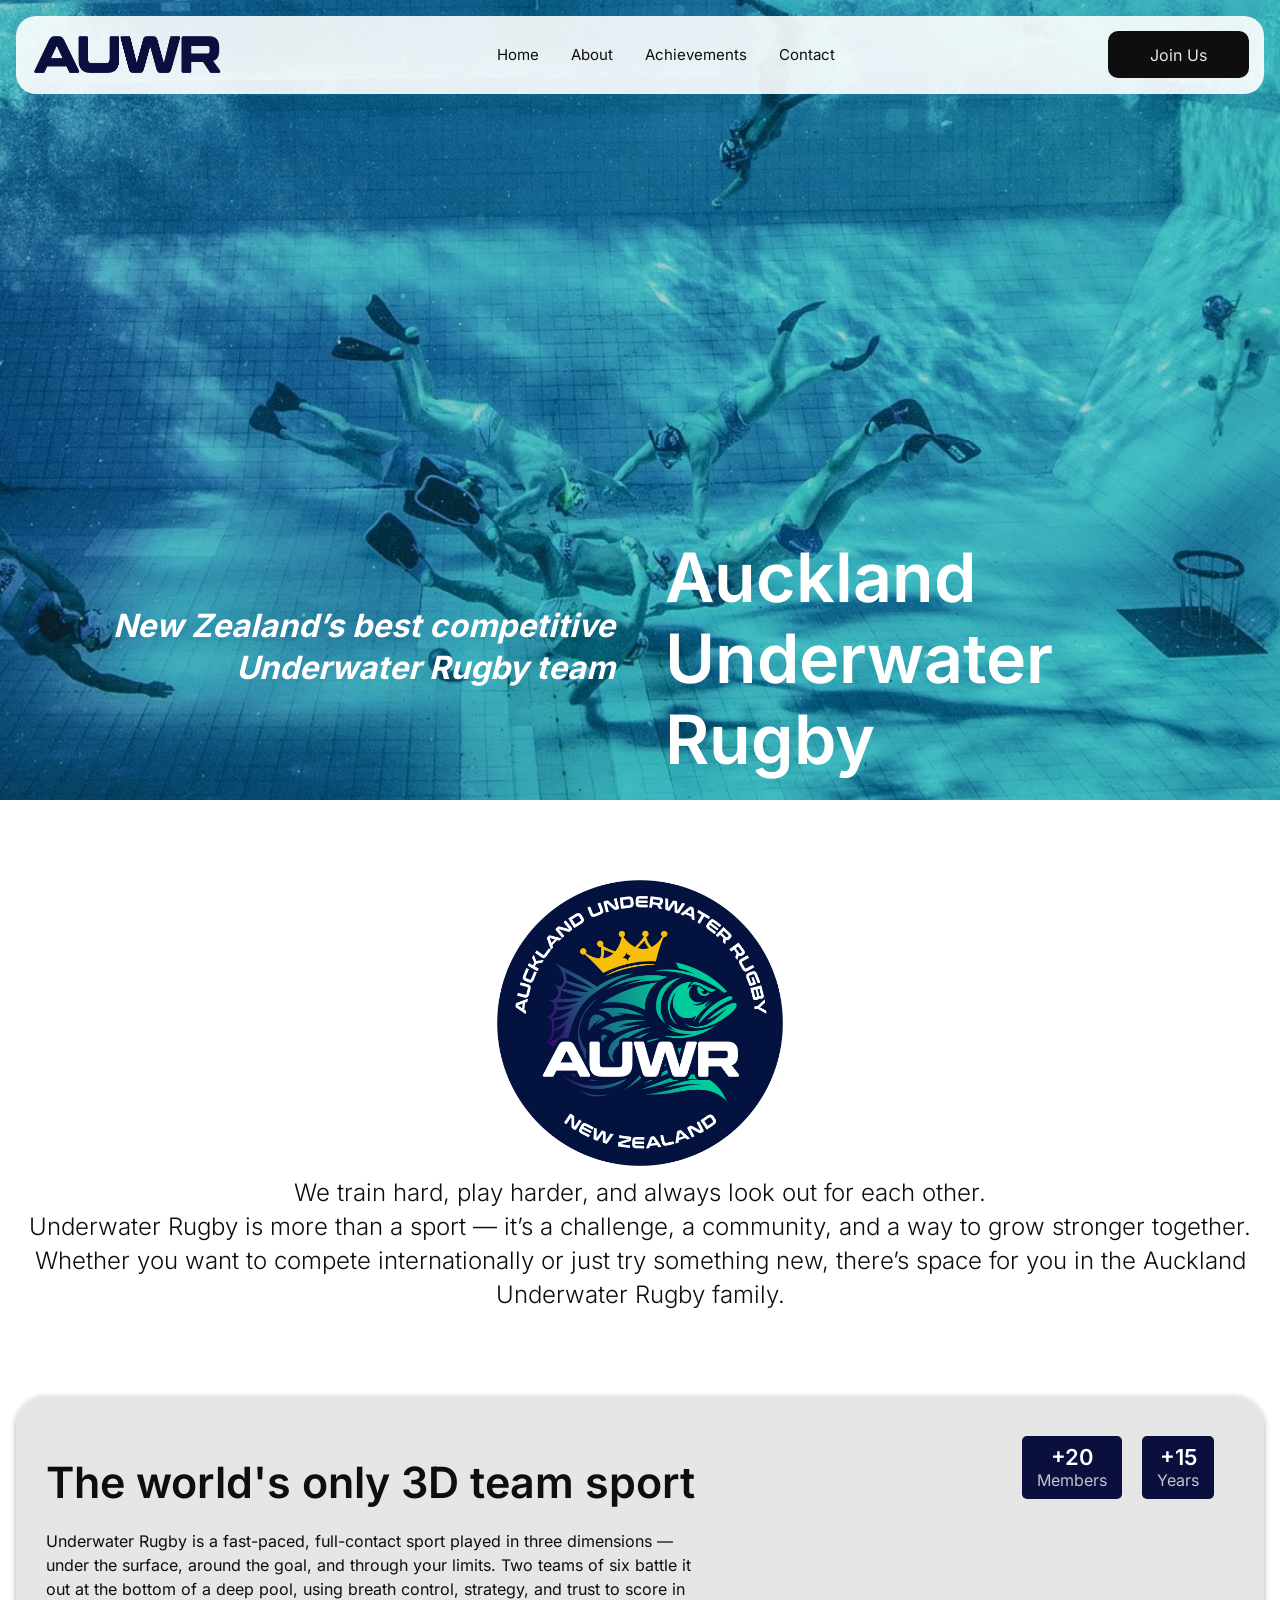
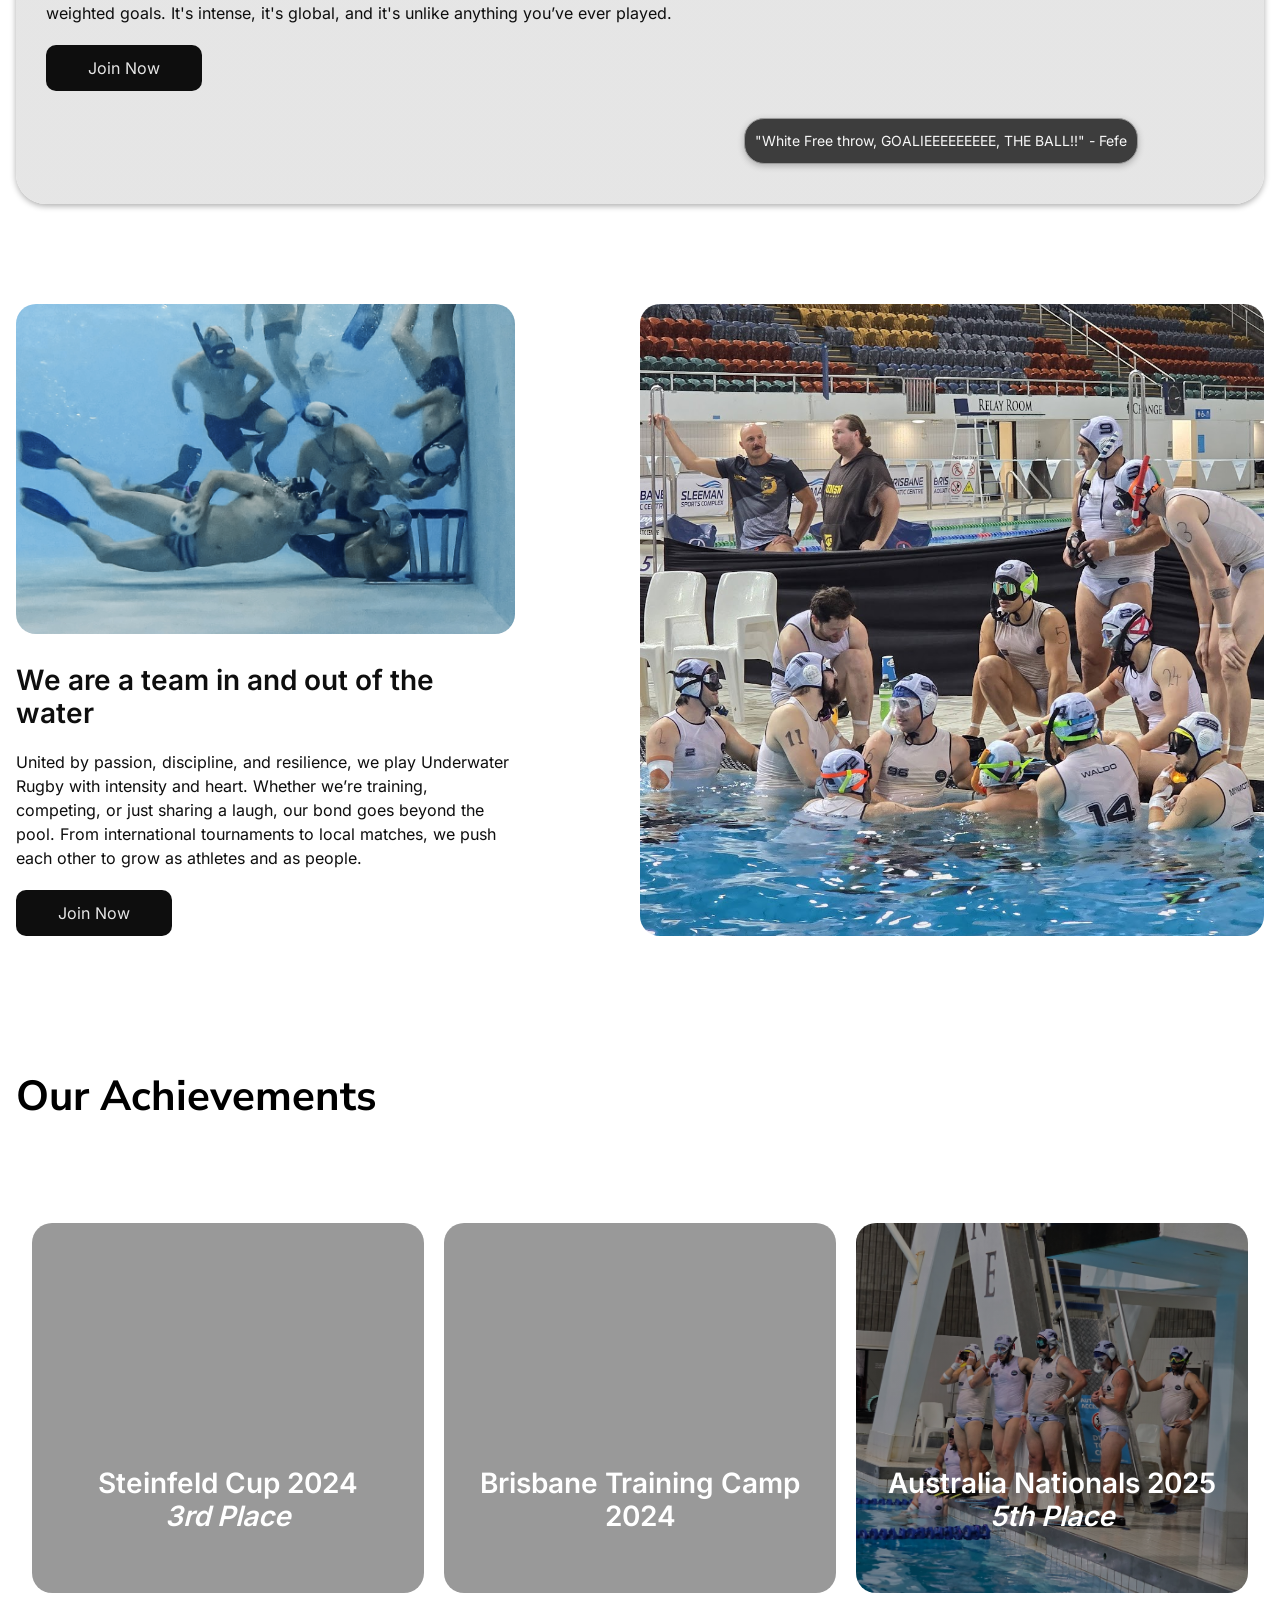
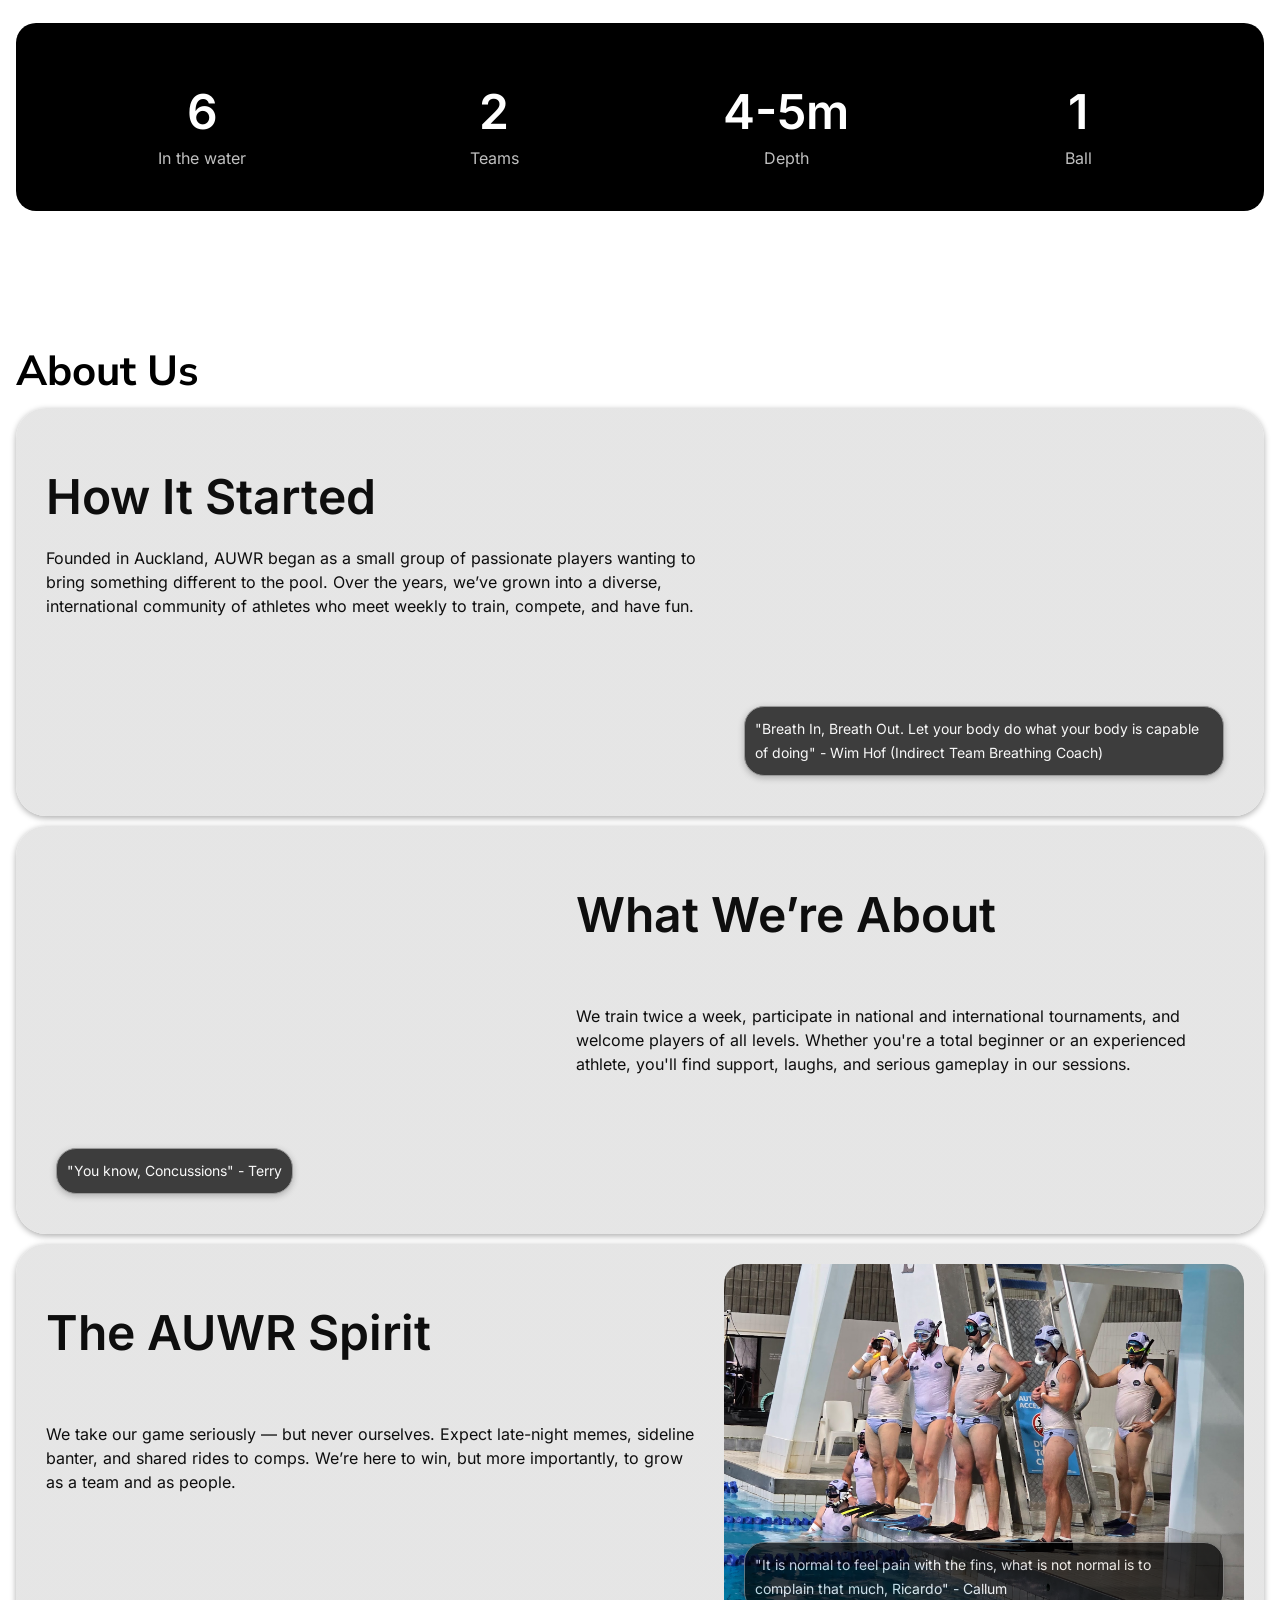
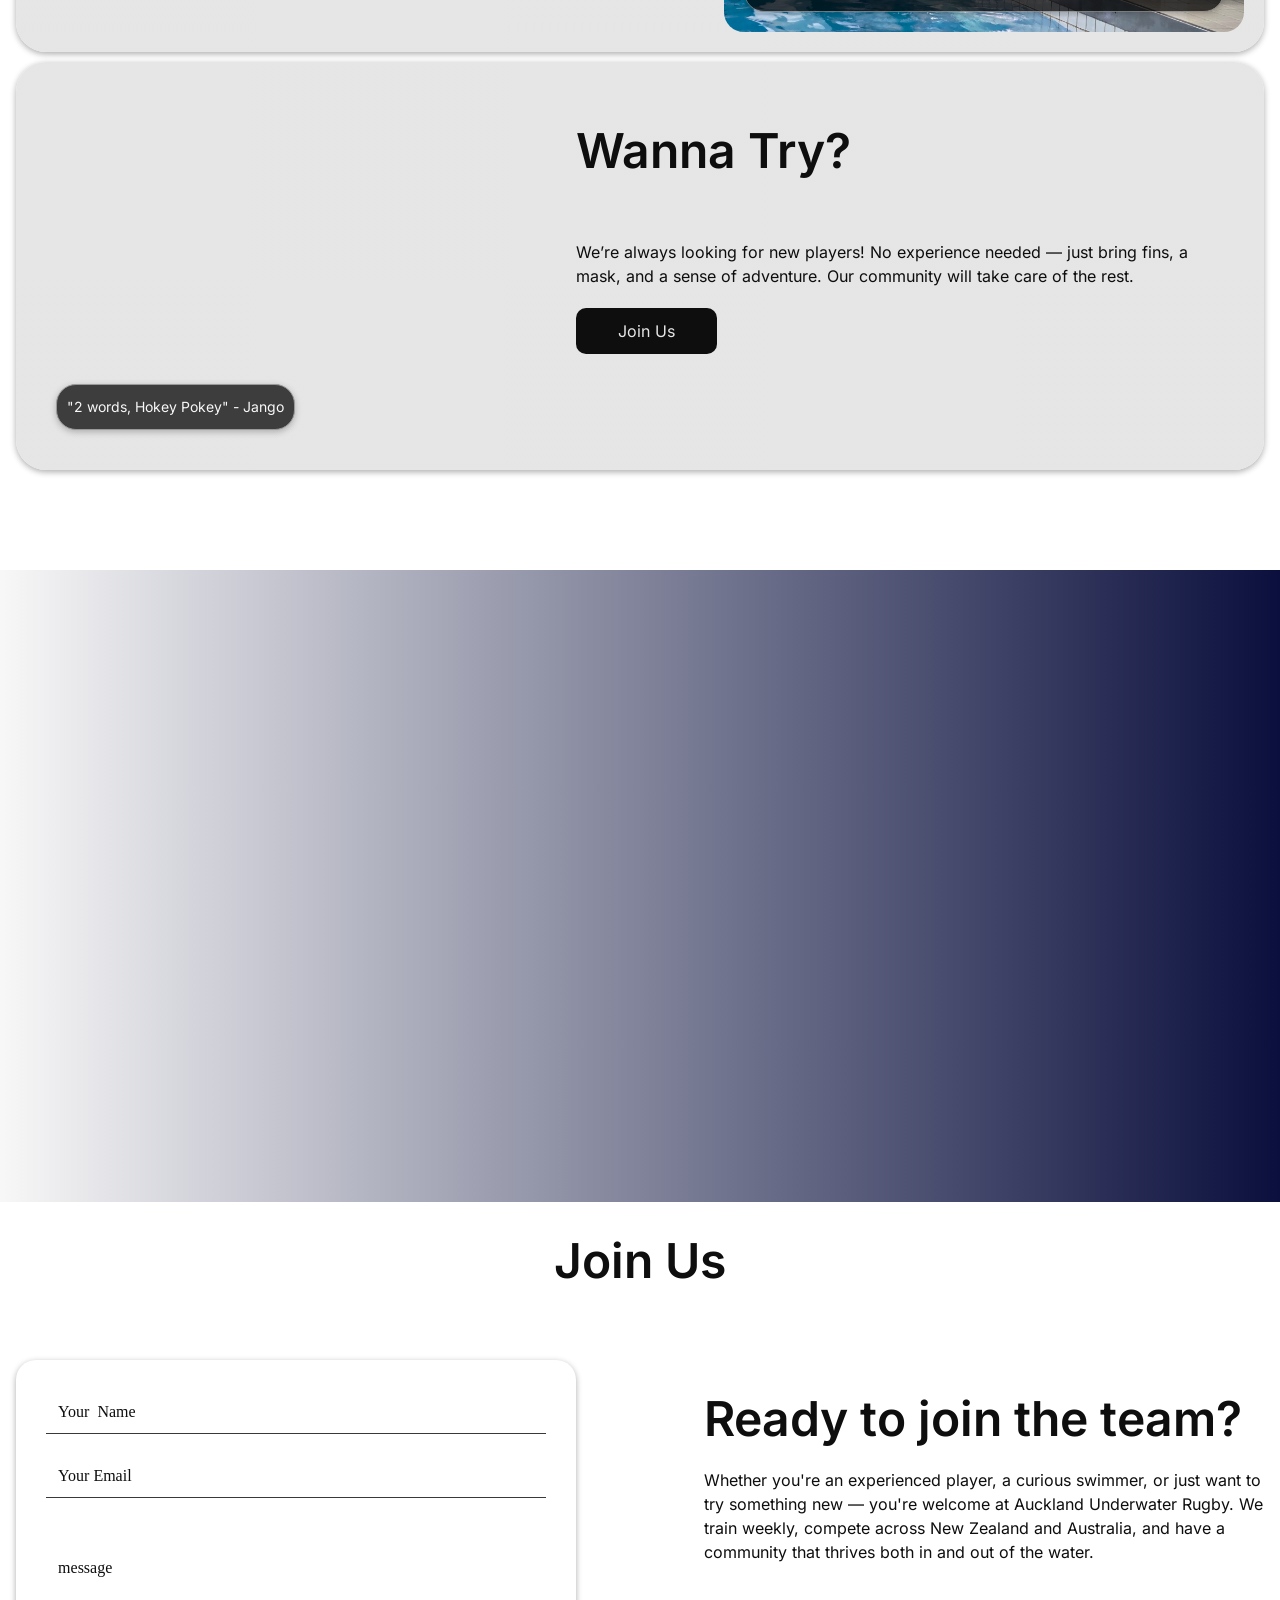
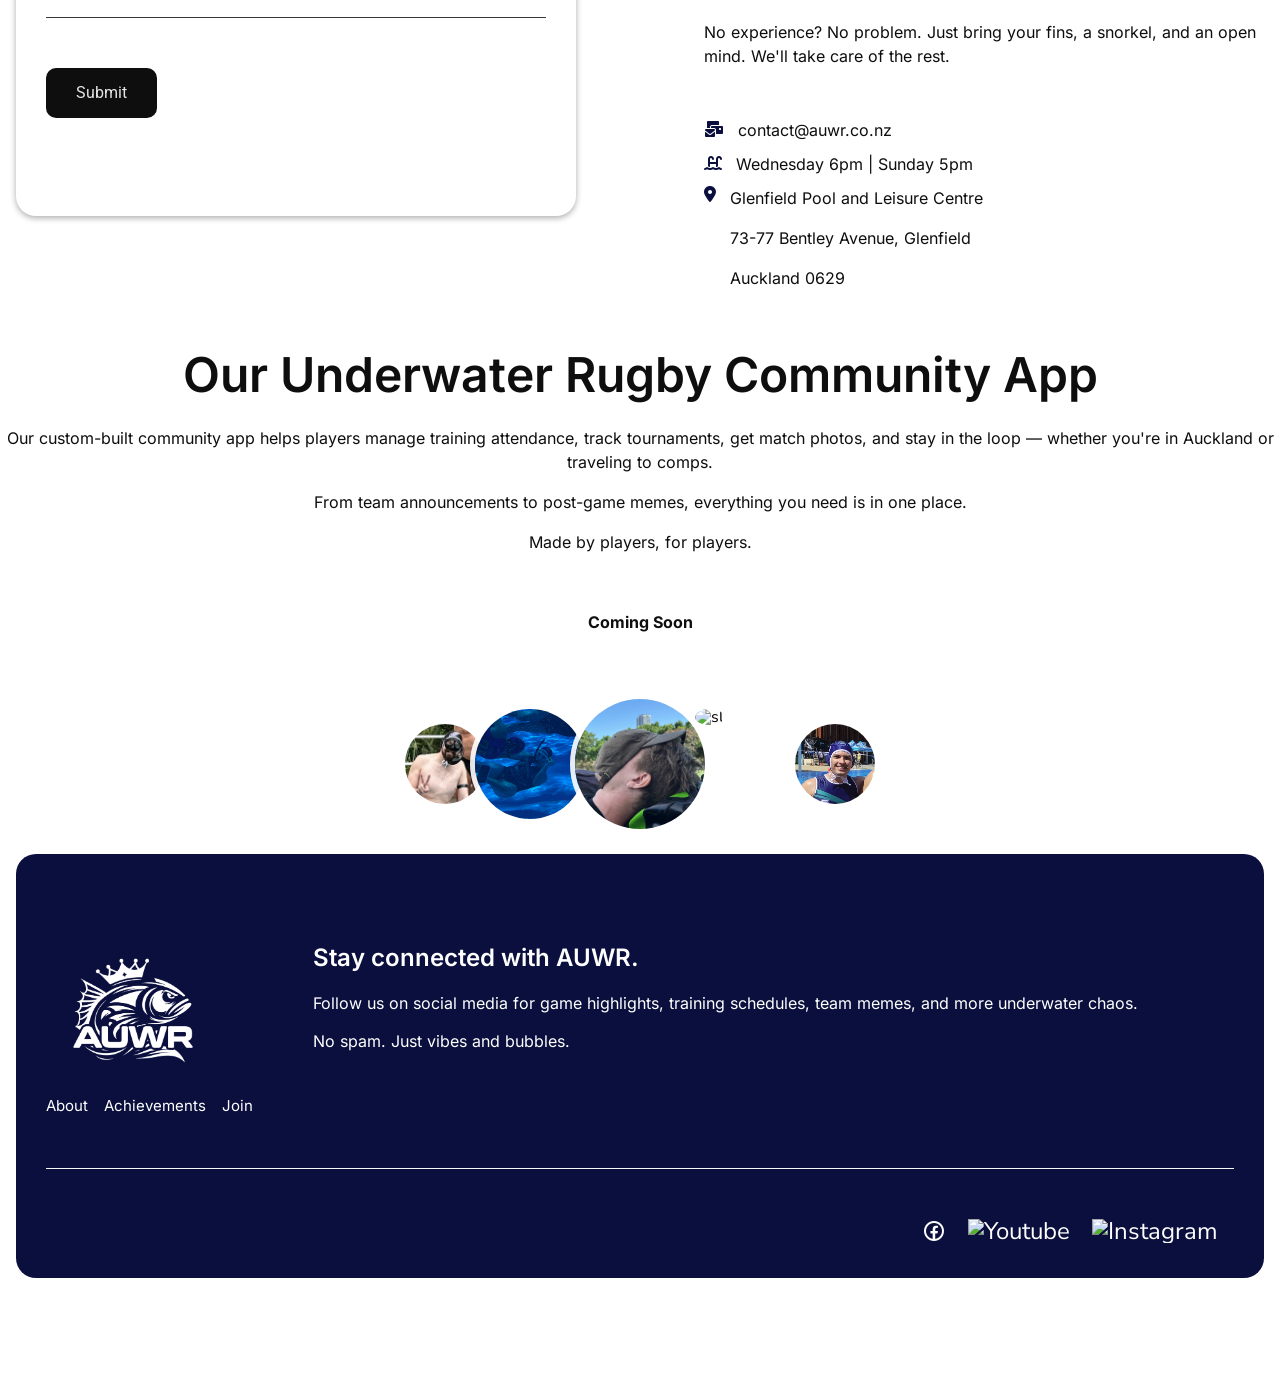
==== commit 28d2cb0b: "Social media fixed" ====
--- a/Index.html
+++ b/Index.html
@@ -1,19 +1,12 @@
-<!DOCTYPE html><html style=""><!--
- Page saved with SingleFile 
- url: https://bluehaven08kpqpj22z.codedesign.app/ 
- saved date: Mon Jun 16 2025 14:12:40 GMT+1200 (New Zealand Standard Time)
---><head><meta charset="utf-8">
+<!DOCTYPE html><html style="">
+<head><meta charset="utf-8">
 <meta name="viewport" content="width=device-width, initial-scale=1, maximum-scale=1">
 <meta name="version" content="1.1.223">
 <title> AUWR | Home </title>
 <meta property="og:title" content="AUWR | Home">
 <meta property="twitter:title" content="AUWR | Home">
 <style>
-    /*!
- * Font Awesome Free 6.7.2 by @fontawesome - https://fontawesome.com
- * License - https://fontawesome.com/license/free (Icons: CC BY 4.0, Fonts: SIL OFL 1.1, Code: MIT License)
- * Copyright 2024 Fonticons, Inc.
- */
+
     .fa-brands,
     .fa-solid,
     .fab,
@@ -4114,7 +4107,7 @@
                                 </style>
                             </div>
                             <div data-type="grid-layout" id="Sectionrar7" data-clientid="Sectionrar7" data-displayname="Section block" class="react-grid-item false cd-padding" style="display:flex;width:100%;height:fit-content;margin:0px;min-height:20px;min-width:20px;position:relative;max-width:none">
-                                <div data-type="grid-layout" id="Divt0dv" data-clientid="Divt0dv" data-displayname="Flex - Horizontal" class="react-grid-item false cd-padding" style="display:flex;z-index:1;margin:0px 0px 0px auto;width:fit-content;height:fit-content;position:relative"><span id="FontsGKxL" data-clientid="FontsGKxL" data-displayname="Icon" class="react-grid-item false" style="display:block;margin:0px;width:fit-content;height:fit-content;min-width:24px;min-height:24px;position:relative"><a rel="noreferrer" href="https://www.facebook.com/auwrnz/" target="_blank" class="anchor-tag-reset cd-padding" style="text-decoration:none"><span rel="noreferrer" href="https://www.facebook.com/auwrnz/" target="_blank" style="text-decoration:none;cursor:pointer;color:inherit"><i alt="sl" class="fab fa-facebook-f" style="color:inherit"></i></span>
+                                <div data-type="grid-layout" id="Divt0dv" data-clientid="Divt0dv" data-displayname="Flex - Horizontal" class="react-grid-item false cd-padding" style="display:flex;z-index:1;margin:0px 0px 0px auto;width:fit-content;height:fit-content;position:relative"><span id="FontsGKxL" data-clientid="FontsGKxL" data-displayname="Icon" class="react-grid-item false" style="display:block;margin:0px;width:fit-content;height:fit-content;min-width:24px;min-height:24px;position:relative"><a rel="noreferrer" href="https://www.facebook.com/auwrnz/" target="_blank" class="anchor-tag-reset cd-padding" style="text-decoration:none"><span rel="noreferrer" href="https://www.facebook.com/auwrnz/" target="_blank" style="text-decoration:none;cursor:pointer;color:inherit"><img src="img/Facebook.png" alt="Facebook" style="width: 24px; height: 24px;"></span>
                                             <style id="style-section-Divt0dv-FontsGKxL" class="sf-hidden">
                                                 [data-clientId="FontsGKxL"] {
                                                     padding: 0px 0px 0px 0px;
@@ -4123,7 +4116,7 @@
                                                     font-size: 24px
                                                 }
                                             </style>
-                                        </a></span><span id="FontsUGom" data-clientid="FontsUGom" data-displayname="Icon" class="react-grid-item false" style="display:block;margin:0px;width:fit-content;height:fit-content;min-width:24px;min-height:24px;position:relative"><a rel="noreferrer" href="https://www.youtube.com/@AucklandUnderwaterRugby" target="_blank" class="anchor-tag-reset cd-padding" style="text-decoration:none"><span rel="noreferrer" href="https://www.youtube.com/@AucklandUnderwaterRugby" target="_blank" style="text-decoration:none;cursor:pointer;color:inherit"><i alt="sl" class="fab fa-youtube" style="color:inherit"></i></span>
+                                        </a></span><span id="FontsUGom" data-clientid="FontsUGom" data-displayname="Icon" class="react-grid-item false" style="display:block;margin:0px;width:fit-content;height:fit-content;min-width:24px;min-height:24px;position:relative"><a rel="noreferrer" href="https://www.youtube.com/@AucklandUnderwaterRugby" target="_blank" class="anchor-tag-reset cd-padding" style="text-decoration:none"><span rel="noreferrer" href="https://www.youtube.com/@AucklandUnderwaterRugby" target="_blank" style="text-decoration:none;cursor:pointer;color:inherit"><img src="img/Youtube.png" alt="Youtube" style="width: 24px; height: 24px;"></span>
                                             <style id="style-section-Divt0dv-FontsUGom" class="sf-hidden">
                                                 [data-clientId="FontsUGom"] {
                                                     padding: 0px 0px 0px 0px;
@@ -4132,7 +4125,7 @@
                                                     font-size: 24px
                                                 }
                                             </style>
-                                        </a></span><span id="FontsPdsP" data-clientid="FontsPdsP" data-displayname="Icon" class="react-grid-item false" style="display:block;margin:0px;width:fit-content;height:fit-content;min-width:24px;min-height:24px;position:relative"><a rel="noreferrer" href="https://www.instagram.com/auckland.uwr/" target="_parent" class="anchor-tag-reset cd-padding" style="text-decoration:none"><span rel="noreferrer" href="https://www.instagram.com/auckland.uwr/" target="_parent" style="text-decoration:none;cursor:pointer;color:inherit"><i alt="sl" class="fa-brands fa-instagram" style="color:inherit"></i></span>
+                                        </a></span><span id="FontsPdsP" data-clientid="FontsPdsP" data-displayname="Icon" class="react-grid-item false" style="display:block;margin:0px;width:fit-content;height:fit-content;min-width:24px;min-height:24px;position:relative"><a rel="noreferrer" href="https://www.instagram.com/auckland.uwr/" target="_blank" class="anchor-tag-reset cd-padding" style="text-decoration:none"><span rel="noreferrer" href="https://www.instagram.com/auckland.uwr/" target="_blank" style="text-decoration:none;cursor:pointer;color:inherit"><img src="img/Instagram.png" alt="Instagram" style="width: 24px; height: 24px;"></span>
                                             <style id="style-section-Divt0dv-FontsPdsP" class="sf-hidden">
                                                 [data-clientId="FontsPdsP"] {
                                                     padding: 0px 0px 0px 0px;
